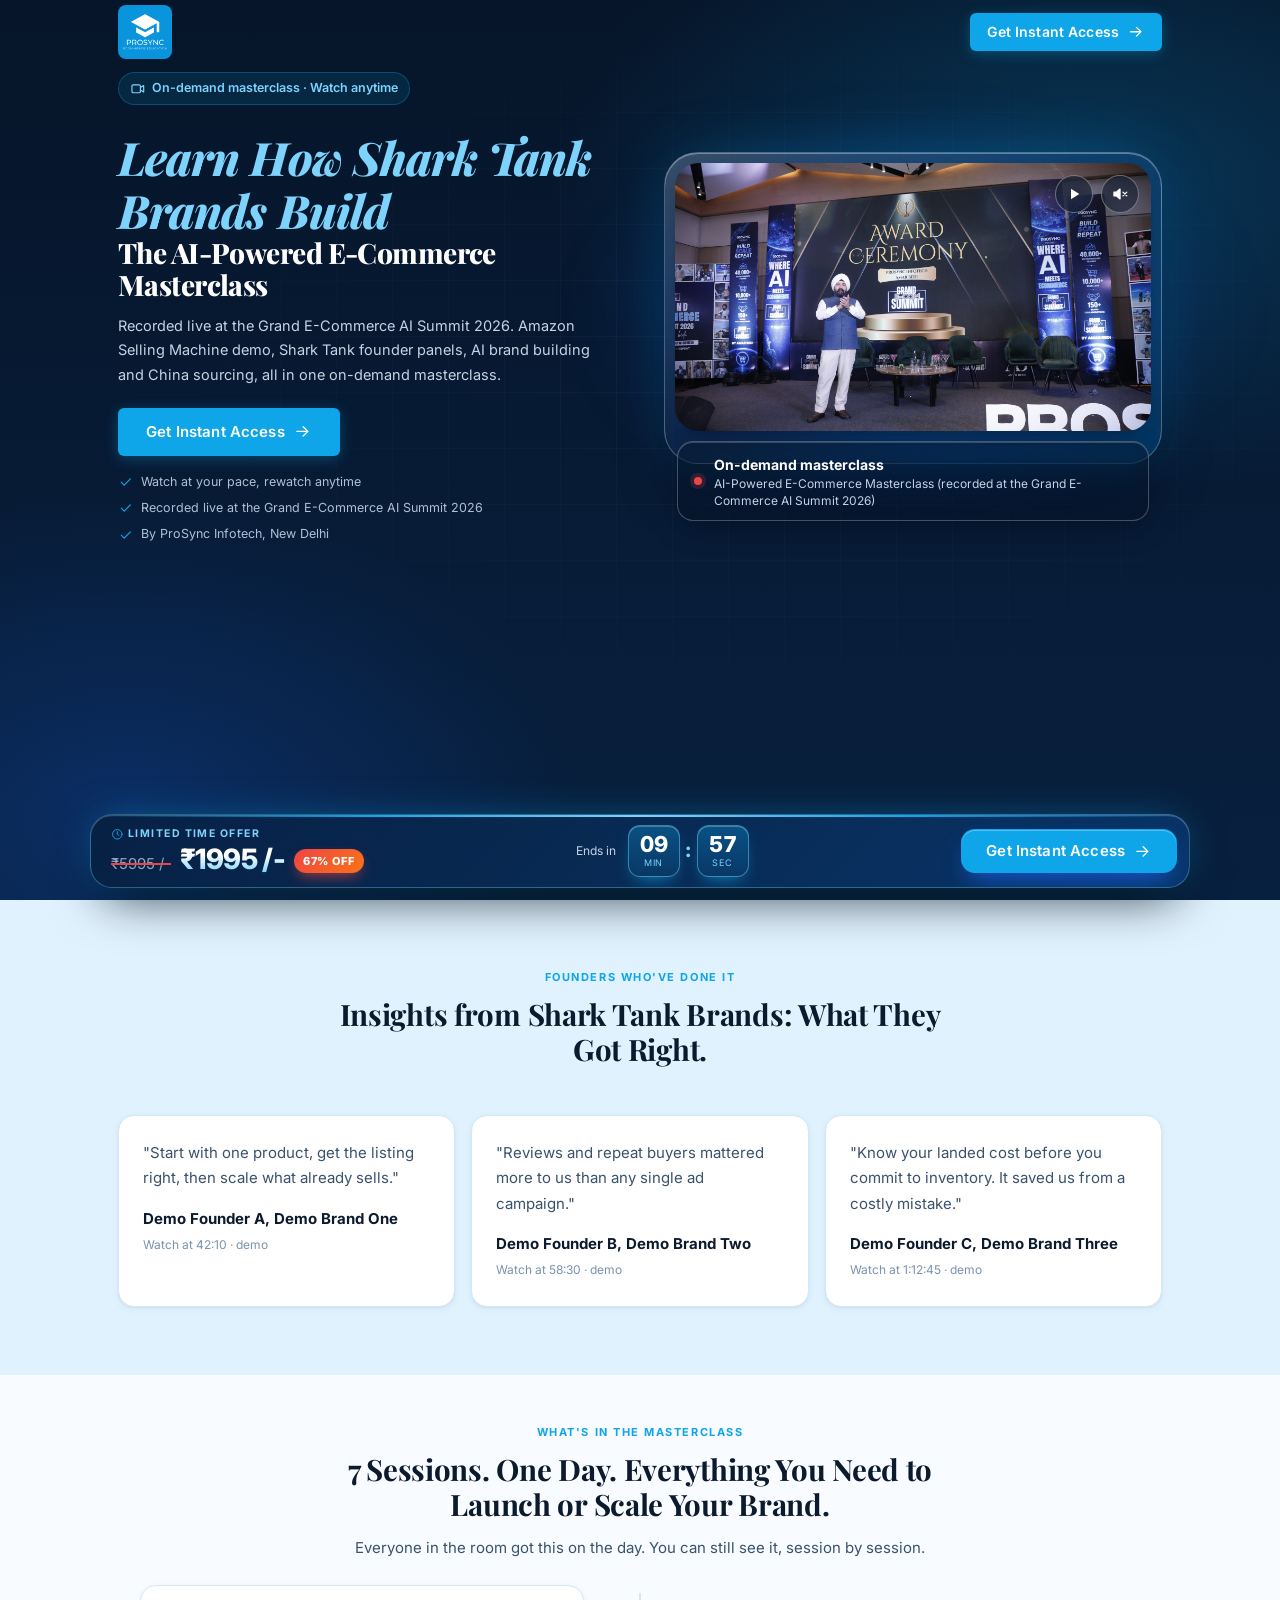
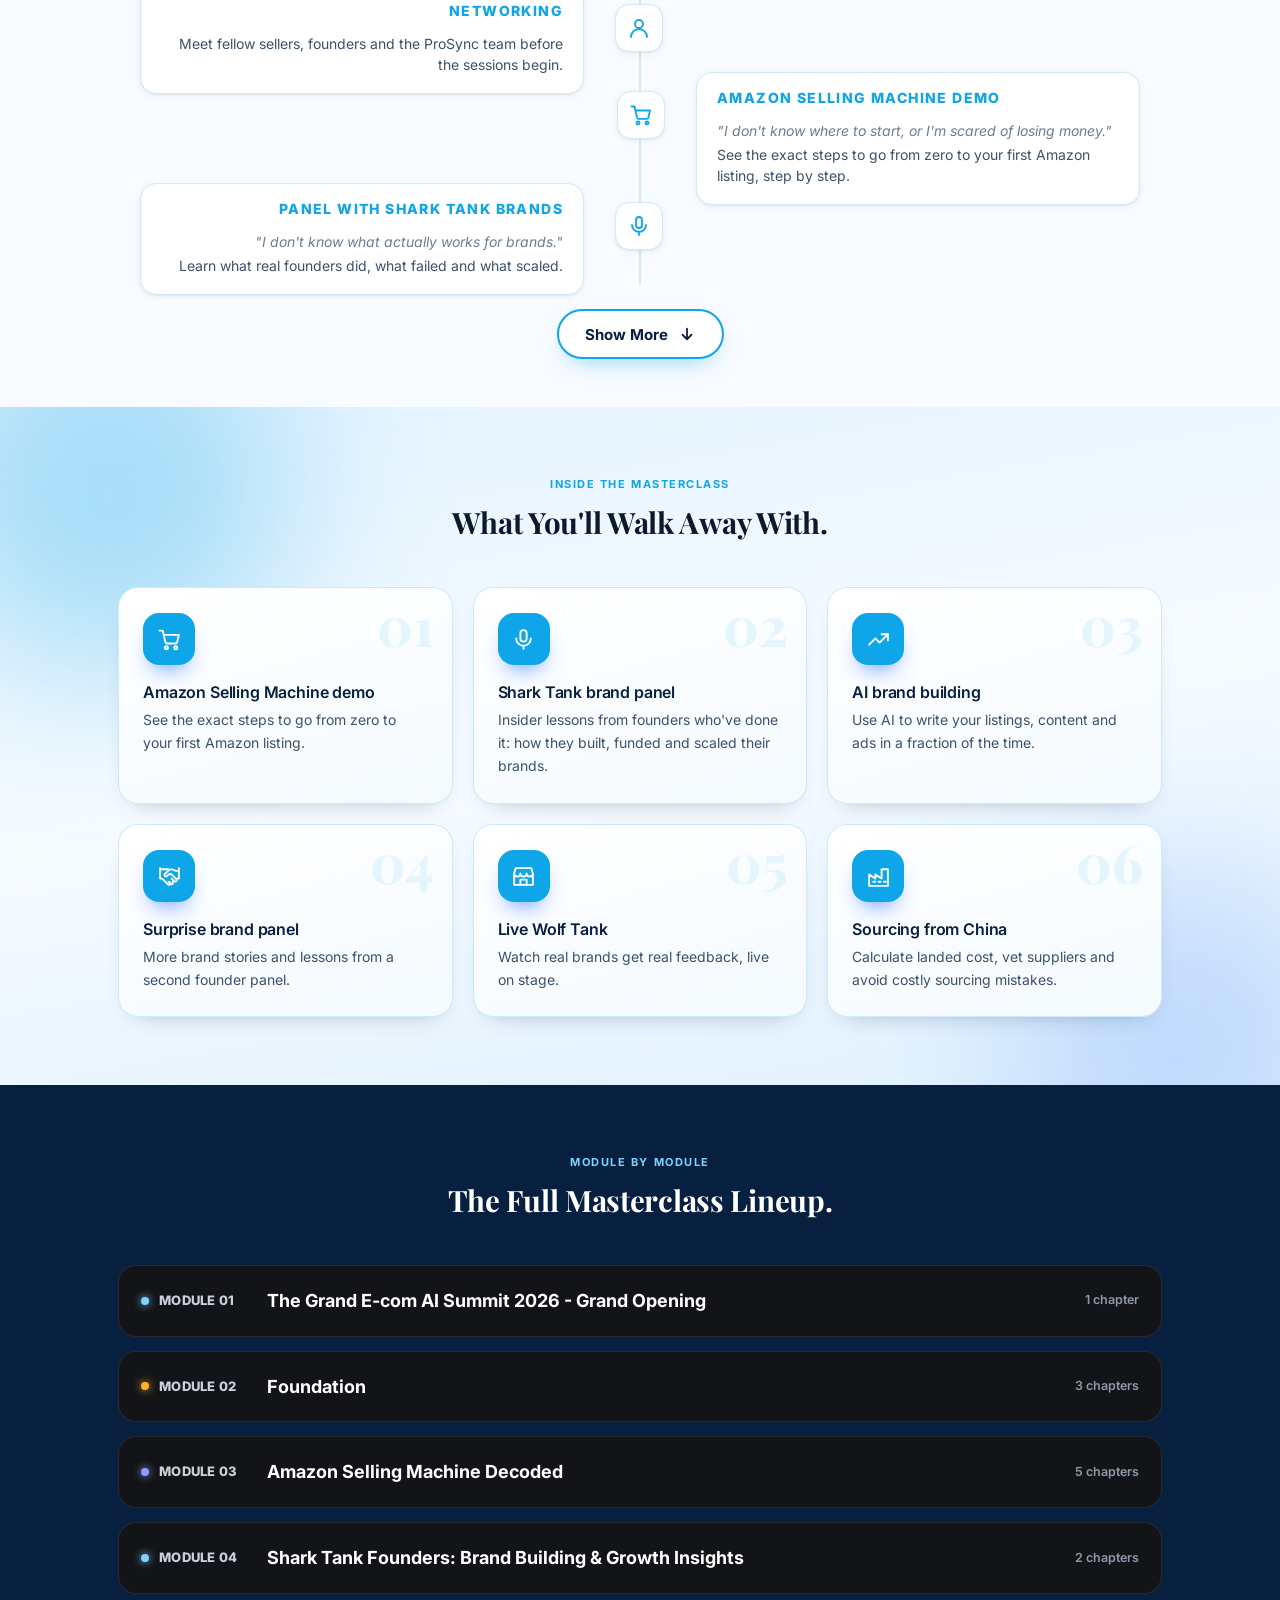
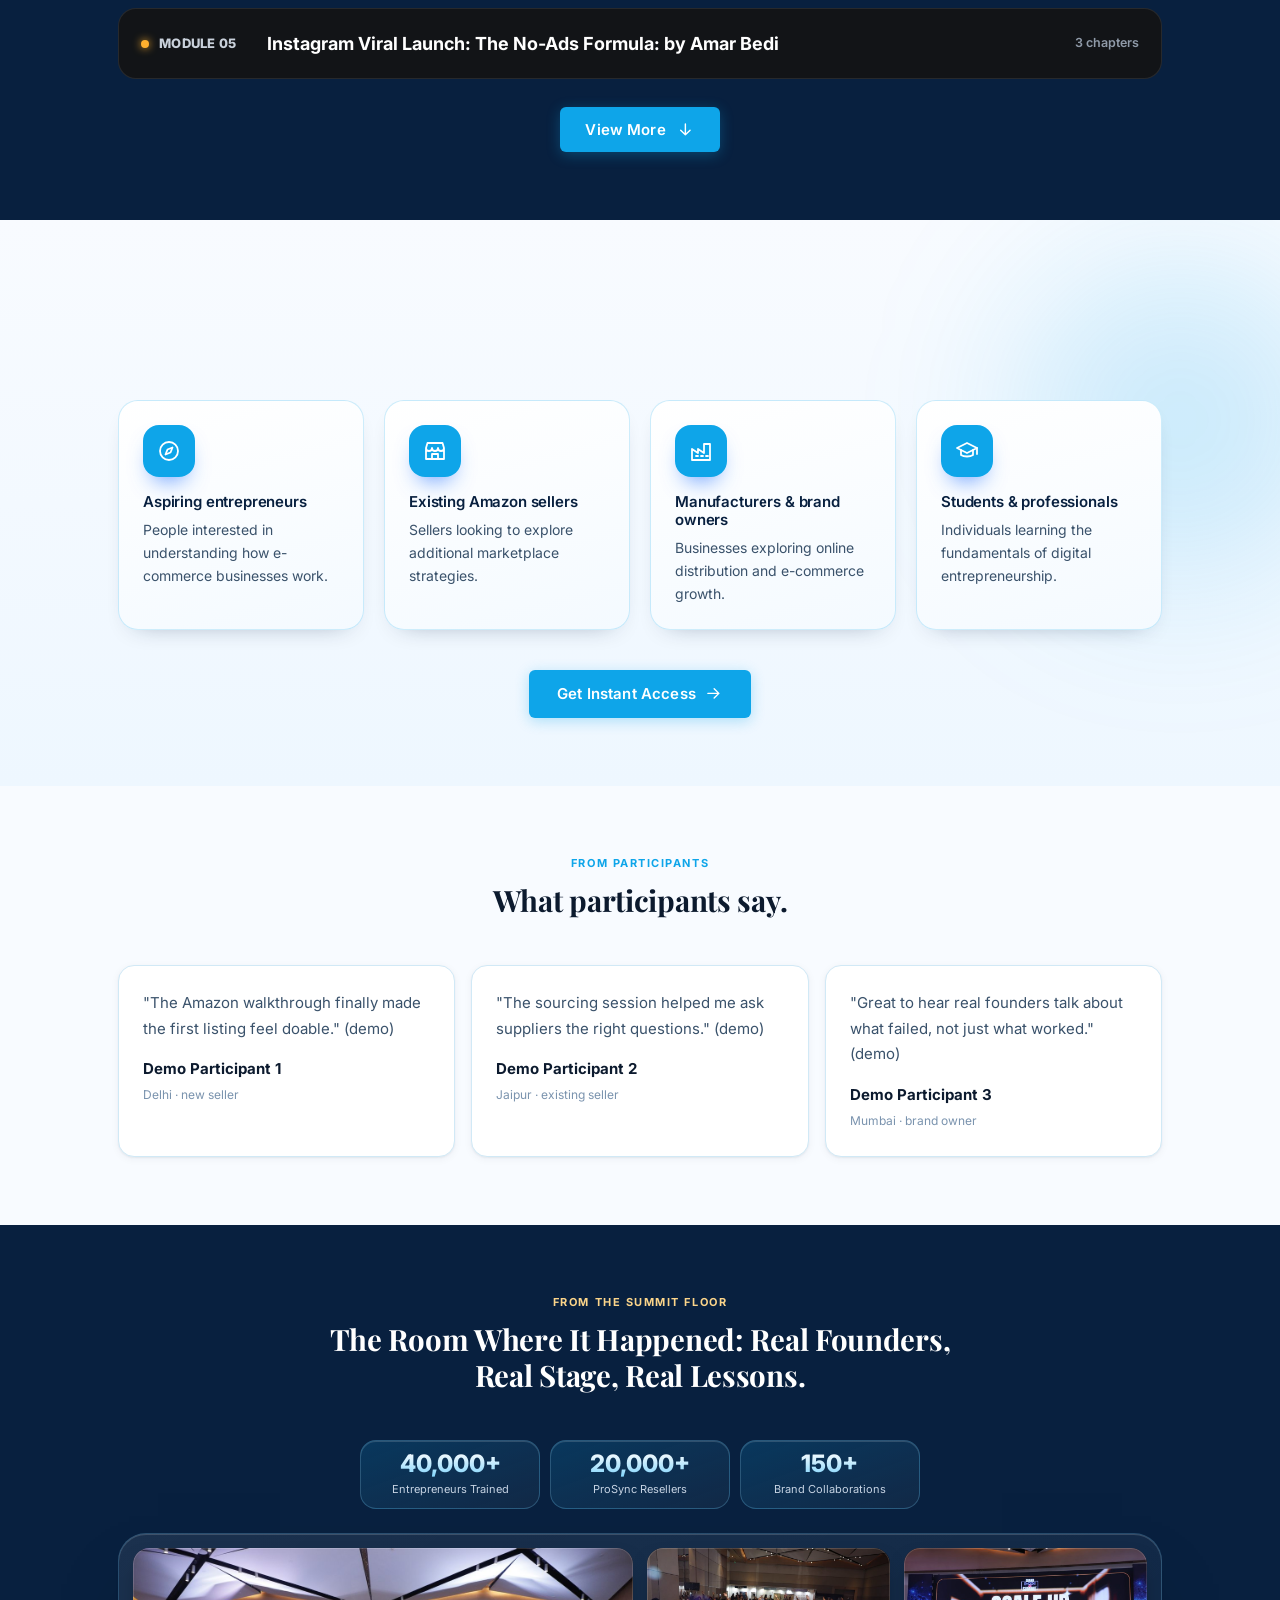
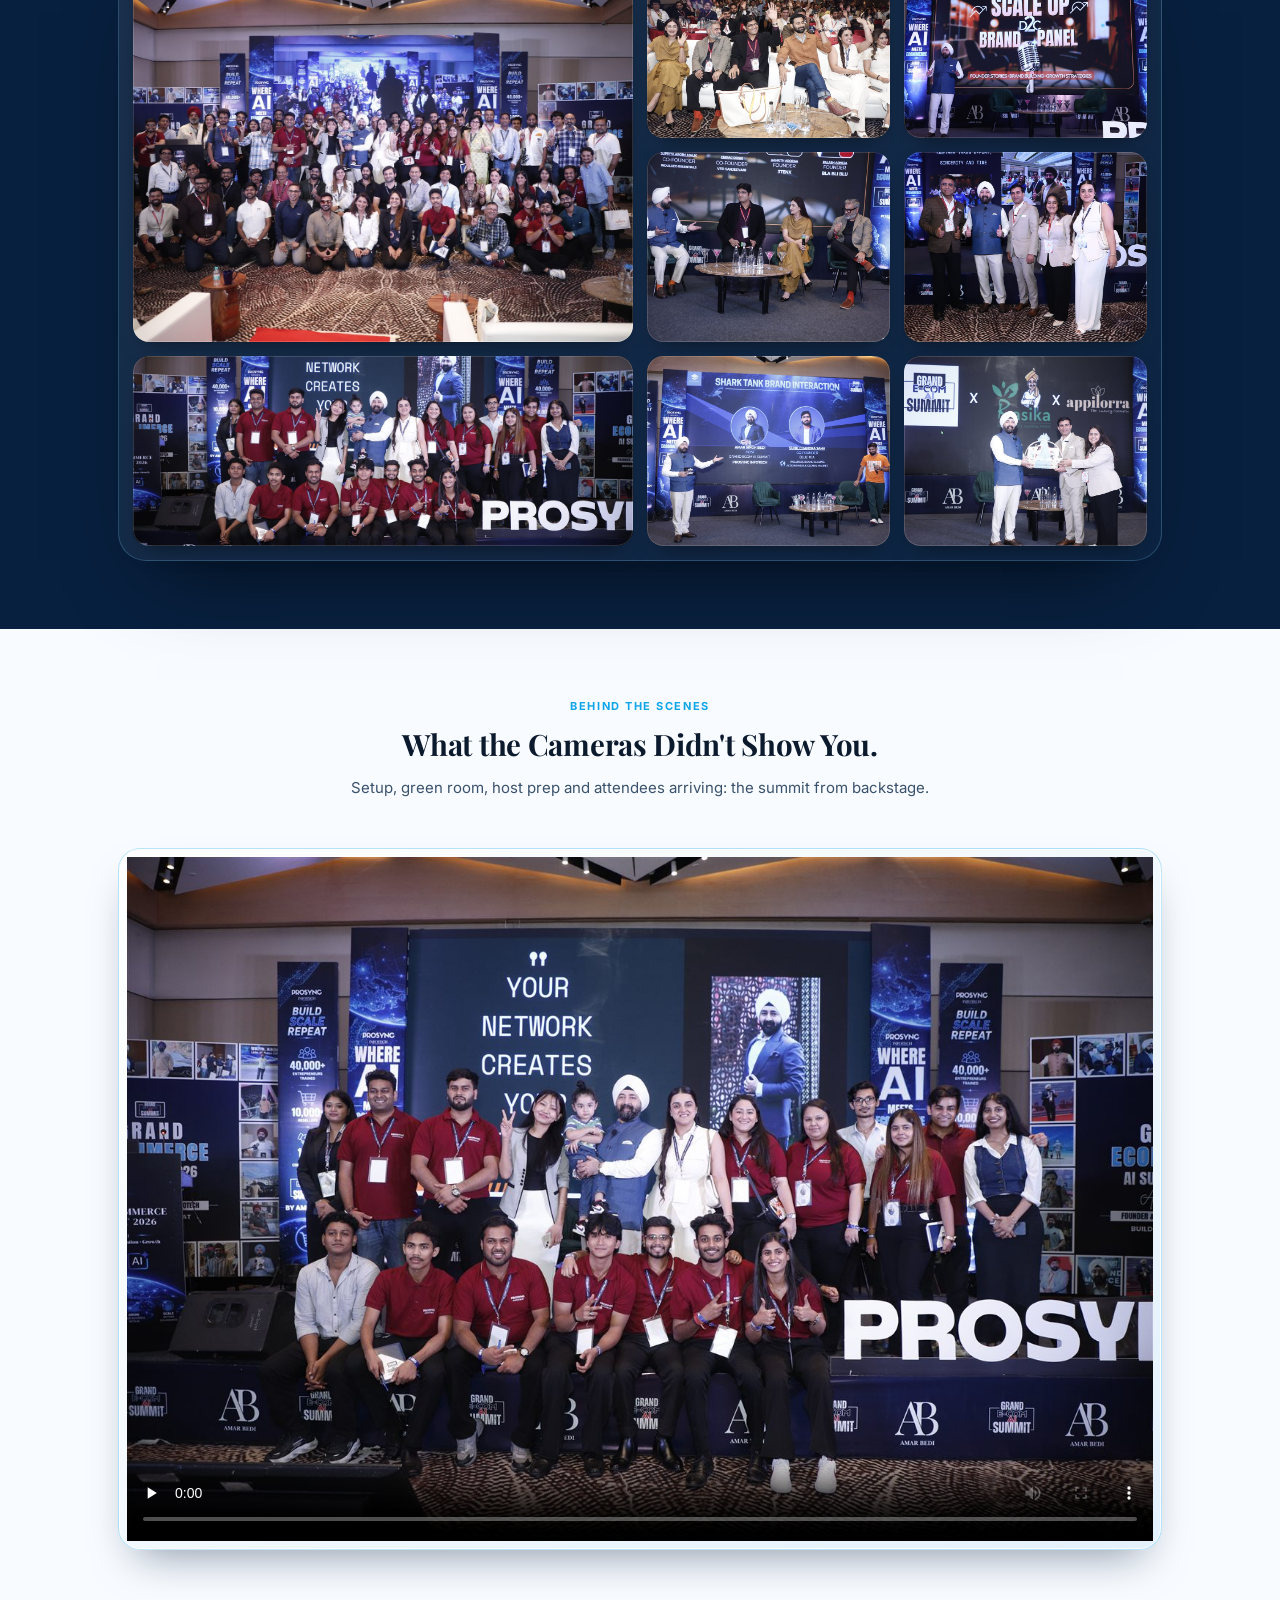
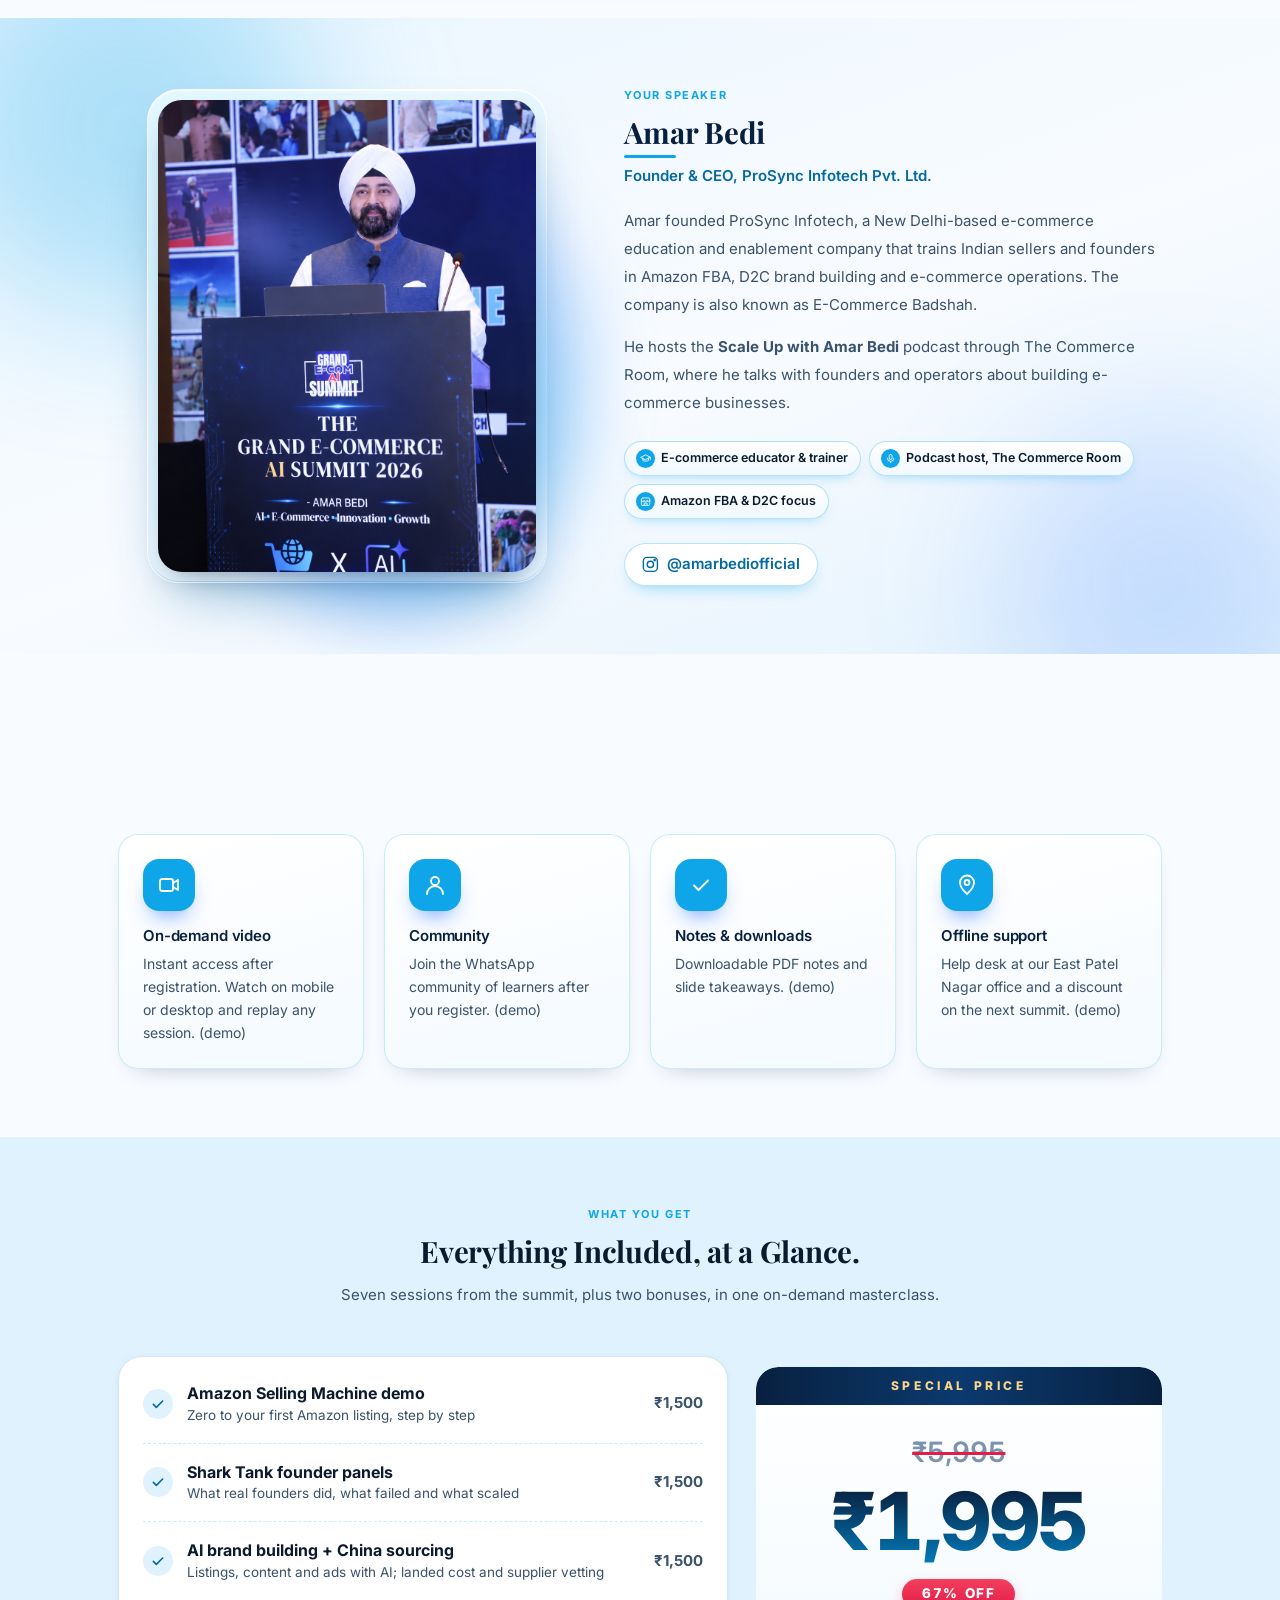
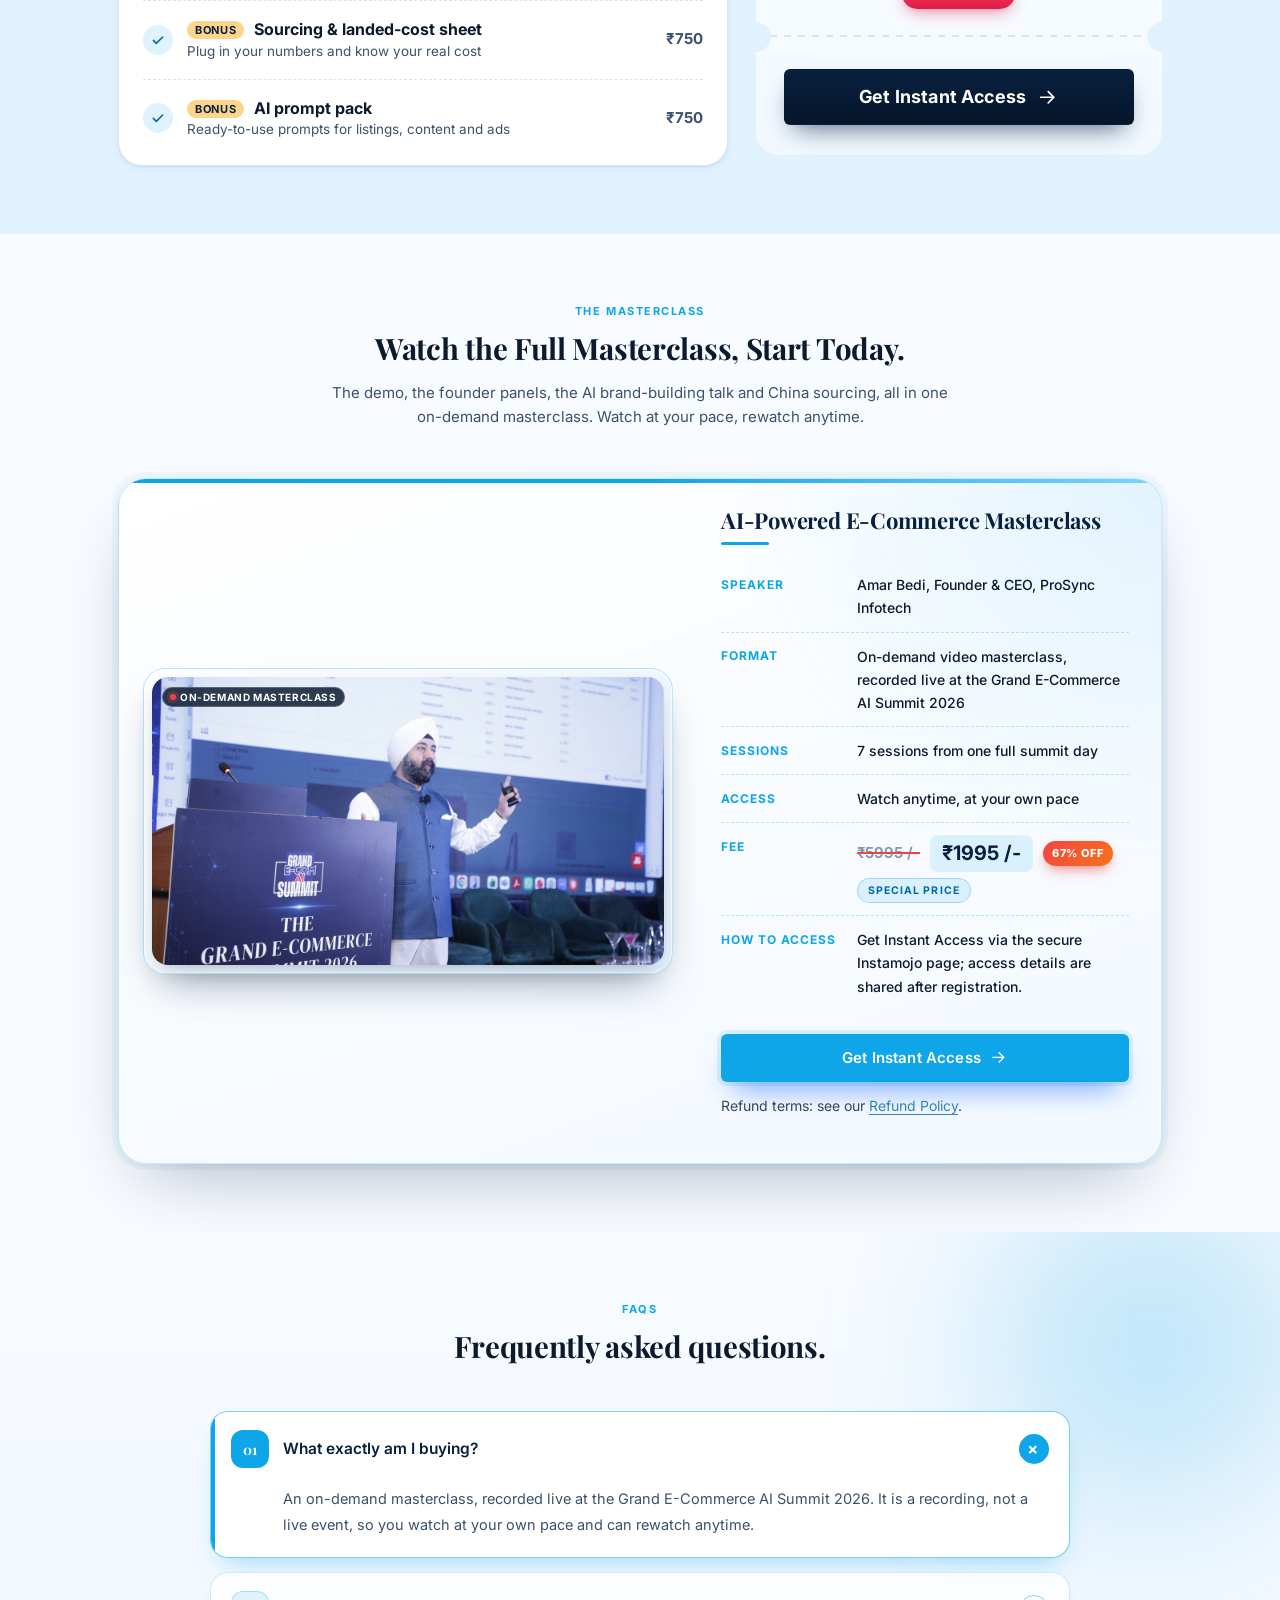
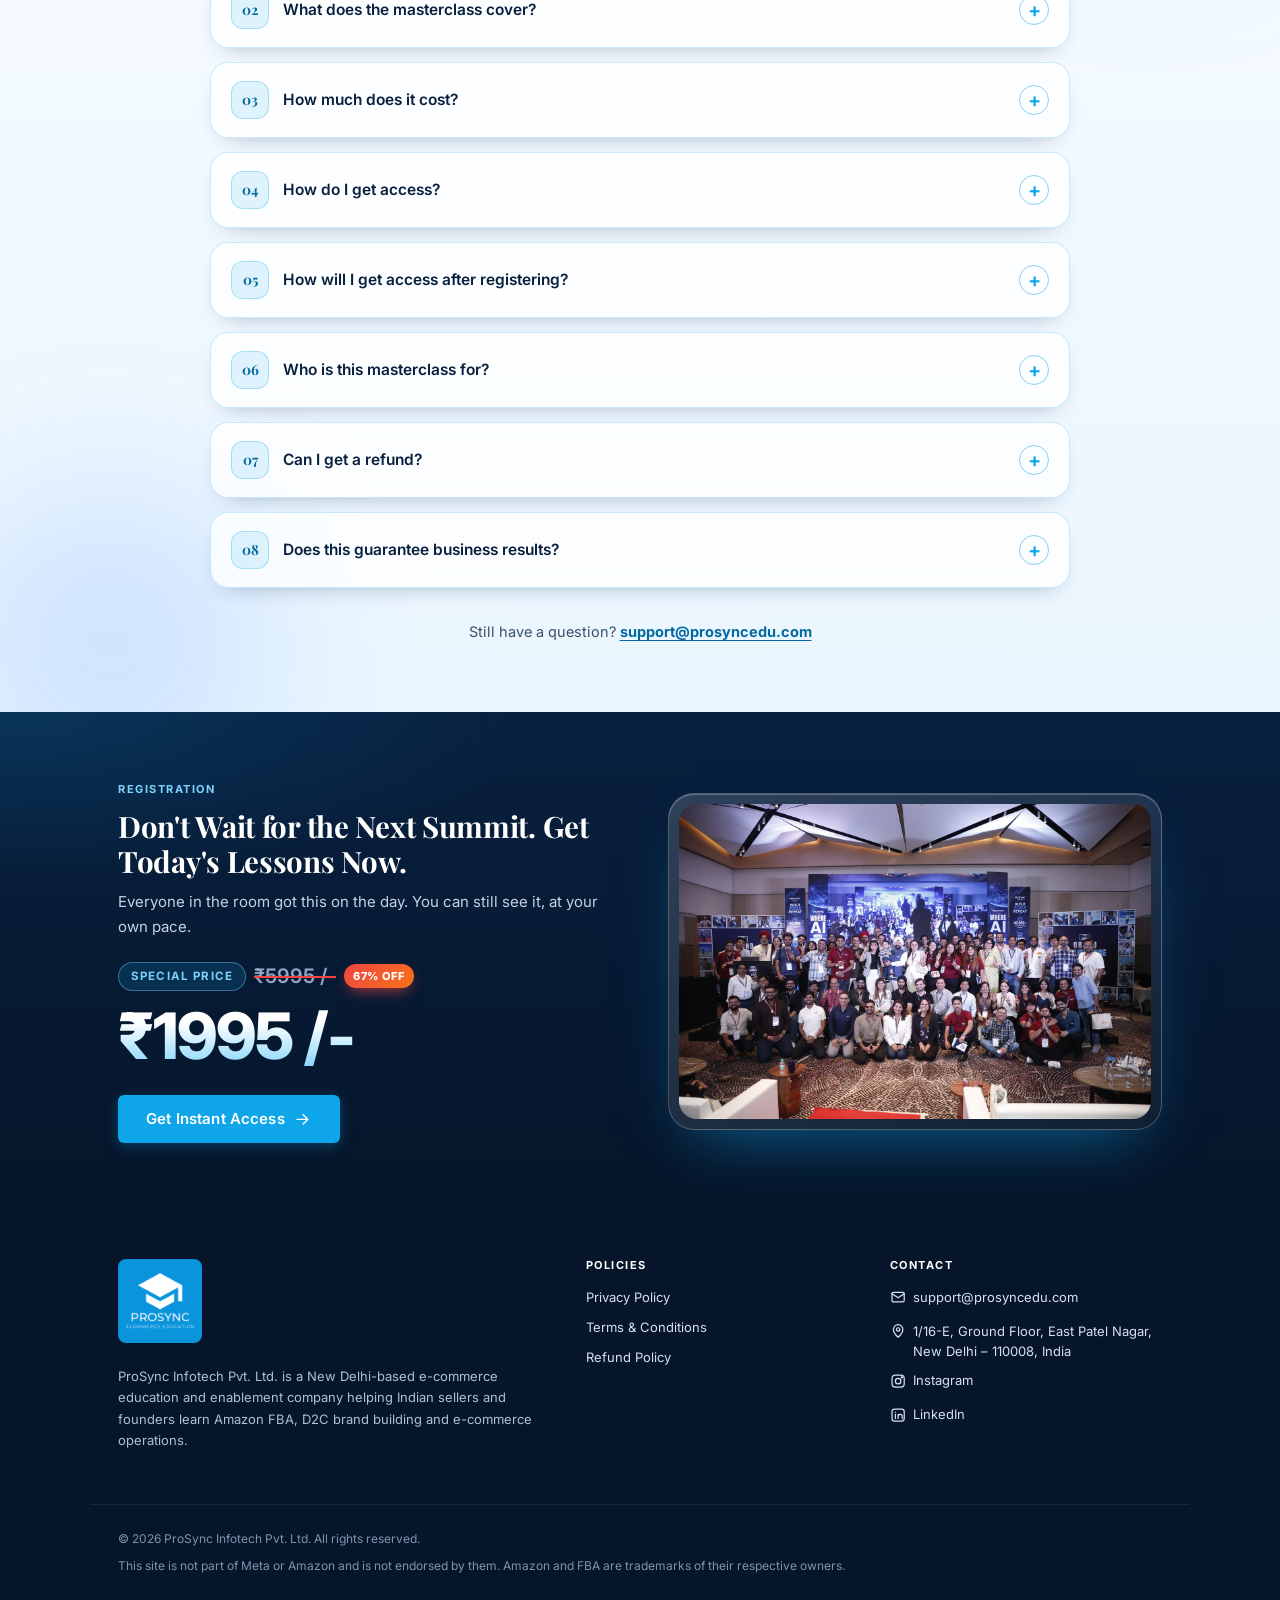
==== index.html @ 49fde022 "Initial commit" ====
<!doctype html>
<html lang="en-IN">
  <head>
    <meta charset="utf-8" />
    <meta
      name="viewport"
      content="width=device-width, initial-scale=1, viewport-fit=cover"
    />
    <title>AI-Powered E-Commerce Masterclass | Shark Tank Brands &amp; Amazon | ProSync</title>
    <meta
      name="description"
      content="On-demand masterclass recorded live at the Grand E-Commerce AI Summit 2026: Amazon Selling Machine demo, Shark Tank founder panels, AI brand building and China sourcing."
    />
    <meta name="theme-color" content="#08203F" />
    <link rel="canonical" href="https://ecommerce-webinar.vercel.app/" />

    <!-- Open Graph -->
    <meta property="og:type" content="website" />
    <meta property="og:site_name" content="ProSync Infotech" />
    <meta property="og:title" content="Learn How Shark Tank Brands Build and Scale on Amazon | ProSync Masterclass" />
    <meta
      property="og:description"
      content="Recorded live at the Grand E-Commerce AI Summit 2026. Amazon Selling Machine demo, Shark Tank founder panels, AI brand building and China sourcing, in one on-demand masterclass."
    />
    <meta property="og:url" content="https://ecommerce-webinar.vercel.app/" />
    <meta
      property="og:image"
      content="https://ecommerce-webinar.vercel.app/assets/images/og-image.jpg"
    />
    <meta property="og:locale" content="en_IN" />
    <!-- Twitter / X -->
    <meta name="twitter:card" content="summary_large_image" />
    <meta name="twitter:title" content="Learn How Shark Tank Brands Build and Scale on Amazon | ProSync Masterclass" />
    <meta
      name="twitter:description"
      content="An on-demand AI-powered e-commerce masterclass, recorded live at the Grand E-Commerce AI Summit 2026."
    />
    <meta
      name="twitter:image"
      content="https://ecommerce-webinar.vercel.app/assets/images/og-image.jpg"
    />

    <link
      rel="icon"
      type="image/png"
      sizes="32x32"
      href="assets/icons/favicon-32.png"
    />
    <link
      rel="icon"
      type="image/png"
      sizes="192x192"
      href="assets/icons/favicon-192.png"
    />
    <link rel="apple-touch-icon" href="assets/icons/apple-touch-icon.png" />

    <!-- Fonts: preconnect + swap to avoid blocking text -->
    <link rel="preconnect" href="https://fonts.googleapis.com" />
    <link rel="preconnect" href="https://fonts.gstatic.com" crossorigin />
    <link
      href="https://fonts.googleapis.com/css2?family=Playfair+Display:ital,wght@0,600;0,700;0,800;1,600;1,700&family=Inter:wght@400;500;600;700&display=swap"
      rel="stylesheet"
    />

    <link rel="stylesheet" href="css/style.css" />
    <link rel="stylesheet" href="css/responsive.css" />

    <!-- Organization structured data — CONFIRM details before publishing -->
    <script type="application/ld+json">
      {
        "@context": "https://schema.org",
        "@type": "Organization",
        "name": "ProSync Infotech Pvt. Ltd.",
        "url": "https://ecommerce-webinar.vercel.app/",
        "logo": "https://ecommerce-webinar.vercel.app/assets/images/prosync-logo.png",
        "address": {
          "@type": "PostalAddress",
          "streetAddress": "1/16-E, Ground Floor, East Patel Nagar",
          "addressLocality": "New Delhi",
          "postalCode": "110008",
          "addressCountry": "IN"
        },
        "founder": { "@type": "Person", "name": "Amar Bedi" },
        "sameAs": [
          "https://www.instagram.com/prosync.solutions/",
          "https://in.linkedin.com/company/prosync-infotech"
        ]
      }
    </script>

    <!-- Config & tracking load first (deferred, non-blocking) -->
    <script src="js/config.js" defer></script>
    <script src="js/tracking.js" defer></script>
  </head>
  <body>
    <a class="skip-link" href="#main">Skip to content</a>

    <!-- Icon sprite (inline so icons render without extra requests) -->
    <svg
      width="0"
      height="0"
      style="position: absolute"
      aria-hidden="true"
      focusable="false"
    >
      <defs>
        <symbol id="i-compass" viewBox="0 0 24 24">
          <circle cx="12" cy="12" r="9" />
          <path d="m15.5 8.5-2 5-5 2 2-5z" />
        </symbol>
        <symbol id="i-cart" viewBox="0 0 24 24">
          <circle cx="9" cy="20" r="1.5" />
          <circle cx="18" cy="20" r="1.5" />
          <path
            d="M2.5 3.5h3l2.6 11.2a1.5 1.5 0 0 0 1.5 1.1h8.2a1.5 1.5 0 0 0 1.5-1.1l1.7-7.2H6.3"
          />
        </symbol>
        <symbol id="i-handshake" viewBox="0 0 24 24">
          <path d="m11 17 2 2a1.4 1.4 0 0 0 2-2" />
          <path
            d="m14 14 2.5 2.5a1.4 1.4 0 0 0 2-2l-3.8-3.8a3 3 0 0 0-4.2 0l-.9.9a1.4 1.4 0 0 1-2-2l2.8-2.8a5.3 5.3 0 0 1 6.3-.9l.5.3a3 3 0 0 0 2 .4H21"
          />
          <path d="M21 4v10h-2M3 4v10h2l5.5 5.5a1.4 1.4 0 0 0 2-2" />
          <path d="M3 5h8" />
        </symbol>
        <symbol id="i-trend" viewBox="0 0 24 24">
          <path d="m3 17 6-6 4 4 8-8" />
          <path d="M15 7h6v6" />
        </symbol>
        <symbol id="i-mic" viewBox="0 0 24 24">
          <rect x="9" y="3" width="6" height="11" rx="3" />
          <path d="M5 11a7 7 0 0 0 14 0M12 18v3" />
        </symbol>
        <symbol id="i-factory" viewBox="0 0 24 24">
          <path d="M3 21V10l6 4v-4l6 4V5h6v16z" />
          <path d="M7 17h2M12 17h2M17 17h2" />
        </symbol>
        <symbol id="i-cap" viewBox="0 0 24 24">
          <path d="m2 9 10-5 10 5-10 5z" />
          <path d="M6 11v5c3 2 9 2 12 0v-5M22 9v6" />
        </symbol>
        <symbol id="i-linkedin" viewBox="0 0 24 24">
          <rect x="3" y="3" width="18" height="18" rx="4" />
          <path d="M8 11v6M8 7.6v.01M12 17v-6m0 3a3 3 0 0 1 6 0v3" />
        </symbol>
        <symbol id="i-clock" viewBox="0 0 24 24">
          <circle cx="12" cy="12" r="9" />
          <path d="M12 7v5l3 2" />
        </symbol>
        <symbol id="i-pin" viewBox="0 0 24 24">
          <path d="M12 21s-7-6.2-7-11.5a7 7 0 0 1 14 0C19 14.8 12 21 12 21z" />
          <circle cx="12" cy="9.5" r="2.5" />
        </symbol>
        <symbol id="i-user" viewBox="0 0 24 24">
          <circle cx="12" cy="8" r="4" />
          <path d="M4 21a8 8 0 0 1 16 0" />
        </symbol>
        <symbol id="i-store" viewBox="0 0 24 24">
          <path
            d="M3 9 4.5 4h15L21 9M3 9v11h18V9M3 9a3 3 0 0 0 6 0 3 3 0 0 0 6 0 3 3 0 0 0 6 0"
          />
          <path d="M9 20v-5h6v5" />
        </symbol>
        <symbol id="i-check" viewBox="0 0 24 24">
          <path d="m5 12.5 4.5 4.5L19 7.5" />
        </symbol>
        <symbol id="i-arrow" viewBox="0 0 24 24">
          <path d="M5 12h14M13 6l6 6-6 6" />
        </symbol>
        <symbol id="i-down" viewBox="0 0 24 24">
          <path d="M12 5v14M6 13l6 6 6-6" />
        </symbol>
        <symbol id="i-rec" viewBox="0 0 24 24">
          <rect x="3" y="6" width="13" height="12" rx="2" />
          <path d="m16 10 5-3v10l-5-3" />
        </symbol>
        <symbol id="i-insta" viewBox="0 0 24 24">
          <rect x="3" y="3" width="18" height="18" rx="5" />
          <circle cx="12" cy="12" r="4" />
          <circle cx="17.5" cy="6.5" r=".8" fill="currentColor" />
        </symbol>
        <symbol id="i-mail" viewBox="0 0 24 24">
          <rect x="3" y="5" width="18" height="14" rx="2" />
          <path d="m3 7 9 6 9-6" />
        </symbol>
      </defs>
    </svg>

    <!-- ================= HEADER ================= -->
    <header class="site-header">
      <div class="container header__inner">
        <a class="brand" href="#hero" aria-label="ProSync Infotech — home">
          <img
            class="brand__logo"
            src="assets/images/prosync-logo.png"
            width="64"
            height="64"
            alt="ProSync Ecommerce Education"
          />
        </a>
        <button
          class="nav-toggle"
          type="button"
          aria-expanded="false"
          aria-controls="site-nav"
        >
          <span class="sr-only">Menu</span><span class="nav-toggle__bar"></span>
        </button>
        <nav id="site-nav" class="site-nav" aria-label="Main">
          <a
            class="btn btn--primary btn--sm"
            href="https://www.instamojo.com/@ProSync/le7be2aeb01034f25a040112269ba4710/"
            target="_blank"
            rel="noopener"
            >Get Instant Access <svg class="ic"><use href="#i-arrow" /></svg
          ></a>
        </nav>
      </div>
    </header>

    <main id="main">
      <!-- ================= 1. HERO ================= -->
      <section id="hero" class="hero" aria-labelledby="hero-title">
        <div class="hero__bg" aria-hidden="true"></div>
        <div class="container hero__grid">
          <div class="hero__copy">
            <p class="pill pill--dark">
              <svg class="ic"><use href="#i-rec" /></svg> On-demand
              masterclass · Watch anytime
            </p>
            <h1 id="hero-title" class="hero__title hero__title--first">
              <span>Learn How Shark Tank Brands Build</span>
            </h1>
            <h2 class="hero__title hero__title--second">
              The AI-Powered E-Commerce Masterclass
            </h2>
            <p class="hero__sub">
              Recorded live at the Grand E-Commerce AI Summit 2026. Amazon
              Selling Machine demo, Shark Tank founder panels, AI brand building
              and China sourcing, all in one on-demand masterclass.
            </p>
            <div class="hero__actions">
              <a
                class="btn btn--primary btn--lg"
                href="https://www.instamojo.com/@ProSync/le7be2aeb01034f25a040112269ba4710/"
                target="_blank"
                rel="noopener"
                >Get Instant Access <svg class="ic"><use href="#i-arrow" /></svg
              ></a>
            </div>
            <ul class="hero__facts" aria-label="At a glance">
              <li>
                <svg class="ic"><use href="#i-check" /></svg> Watch at your
                pace, rewatch anytime
              </li>
              <li>
                <svg class="ic"><use href="#i-check" /></svg> Recorded live at
                the Grand E-Commerce AI Summit 2026
              </li>
              <li>
                <svg class="ic"><use href="#i-check" /></svg> By ProSync
                Infotech, New Delhi
              </li>
            </ul>
          </div>

          <figure class="hero__media">
            <!-- Teaser: starts 1s after load (see js/main.js), looped, with sound where the browser allows it -->
            <video
              id="hero-video"
              class="hero__video"
              src="assets/videos/Event%20teaser%20With%20Music,Voiceover%20and%20SFX%20(1).mp4"
              poster="assets/images/MG_2280-full.jpg"
              width="1920"
              height="1080"
              loop
              playsinline
              preload="auto"
              aria-label="Grand E-Commerce AI Summit teaser video"
            ></video>
            <button type="button" class="vc-prompt" data-video-prompt hidden>
              <svg
                viewBox="0 0 24 24"
                aria-hidden="true"
                fill="none"
                stroke="currentColor"
                stroke-width="1.8"
                stroke-linecap="round"
                stroke-linejoin="round"
              >
                <path
                  d="M4 9.5v5h3.5L12 18.5v-13L7.5 9.5z"
                  fill="currentColor"
                />
                <path d="M15.5 9a4 4 0 0 1 0 6M18 6.5a8 8 0 0 1 0 11" />
              </svg>
              Tap or click to turn on sound
            </button>
            <div class="hero__controls">
              <button
                type="button"
                class="vc-btn"
                data-video-toggle
                aria-label="Pause video"
              >
                <svg class="vc-pause" viewBox="0 0 24 24" aria-hidden="true">
                  <path
                    d="M7 5h3.5v14H7zM13.5 5H17v14h-3.5z"
                    fill="currentColor"
                  />
                </svg>
                <svg class="vc-play" viewBox="0 0 24 24" aria-hidden="true">
                  <path d="M8 5v14l11-7z" fill="currentColor" />
                </svg>
              </button>
              <button
                type="button"
                class="vc-btn"
                data-video-mute
                aria-label="Mute video"
              >
                <svg
                  class="vc-sound"
                  viewBox="0 0 24 24"
                  aria-hidden="true"
                  fill="none"
                  stroke="currentColor"
                  stroke-width="1.8"
                  stroke-linecap="round"
                  stroke-linejoin="round"
                >
                  <path
                    d="M4 9.5v5h3.5L12 18.5v-13L7.5 9.5z"
                    fill="currentColor"
                  />
                  <path d="M15.5 9a4 4 0 0 1 0 6M18 6.5a8 8 0 0 1 0 11" />
                </svg>
                <svg
                  class="vc-muted"
                  viewBox="0 0 24 24"
                  aria-hidden="true"
                  fill="none"
                  stroke="currentColor"
                  stroke-width="1.8"
                  stroke-linecap="round"
                  stroke-linejoin="round"
                >
                  <path
                    d="M4 9.5v5h3.5L12 18.5v-13L7.5 9.5z"
                    fill="currentColor"
                  />
                  <path d="m16 9.5 5 5M21 9.5l-5 5" />
                </svg>
              </button>
            </div>
            <figcaption class="hero__badge">
              <span class="dot" aria-hidden="true"></span>
              <span
                ><strong>On-demand masterclass</strong
                ><small data-config="webinar.title"
                  >Recorded live at the Grand E-Commerce AI Summit 2026</small
                ></span
              >
            </figcaption>
          </figure>
        </div>
        <a class="scroll-cue" href="#agenda" aria-label="Scroll to the agenda"
          ><svg class="ic"><use href="#i-down" /></svg
        ></a>
      </section>

      <!-- ================= SHARK TANK BRAND INSIGHTS (hidden until filled; SITE_CONFIG.sections.sharkTank) ================= -->
      <!-- Only use a brand's name, logo and face with their written permission. Avoid wording that implies they endorse the program. -->
      <section id="sharktank" class="section section--light" aria-labelledby="sharktank-title" data-section="sharkTank" hidden>
        <div class="container">
          <header class="section-head" data-reveal>
            <p class="eyebrow">Founders who've done it</p>
            <h2 id="sharktank-title">Insights from Shark Tank Brands: What They Got Right.</h2>
          </header>
          <div class="grid-3">
            <figure class="quote-card" data-reveal>
              <blockquote>"Start with one product, get the listing right, then scale what already sells."</blockquote>
              <figcaption><strong>Demo Founder A, Demo Brand One</strong><span>Watch at 42:10 · demo</span></figcaption>
            </figure>
            <figure class="quote-card" data-reveal>
              <blockquote>"Reviews and repeat buyers mattered more to us than any single ad campaign."</blockquote>
              <figcaption><strong>Demo Founder B, Demo Brand Two</strong><span>Watch at 58:30 · demo</span></figcaption>
            </figure>
            <figure class="quote-card" data-reveal>
              <blockquote>"Know your landed cost before you commit to inventory. It saved us from a costly mistake."</blockquote>
              <figcaption><strong>Demo Founder C, Demo Brand Three</strong><span>Watch at 1:12:45 · demo</span></figcaption>
            </figure>
          </div>
        </div>
      </section>

      <!-- ================= 2. SUMMIT AGENDA ================= -->
      <section id="agenda" class="section" aria-labelledby="agenda-title">
        <div class="container">
          <header class="section-head" data-reveal>
            <p class="eyebrow">What's in the masterclass</p>
            <h2 id="agenda-title">
              7 Sessions. One Day. Everything You Need to Launch or Scale Your
              Brand.
            </h2>
            <p>
              Everyone in the room got this on the day. You can still see it,
              session by session.
            </p>
          </header>

          <div class="timeline">
            <span class="timeline__line" aria-hidden="true"
              ><span class="timeline__fill"></span
            ></span>
            <ol class="timeline__list">
              <li class="tl-item" data-reveal>
                <div class="tl-card">
                  <div class="tl-visual">
                    <svg class="ic"><use href="#i-user" /></svg>
                  </div>
                  <!-- <span class="tl-num">09:00 AM</span> -->

                  <h3><span class="tl-num">Networking</span></h3>
                  <p>
                    Meet fellow sellers, founders and the ProSync team before
                    the sessions begin.
                  </p>
                </div>
              </li>
              <li class="tl-item" data-reveal>
                <div class="tl-card">
                  <div class="tl-visual">
                    <svg class="ic"><use href="#i-cart" /></svg>
                  </div>
                  <!-- <span class="tl-num">10:00 AM</span> -->
                  <h3>
                    <span class="tl-num">Amazon Selling Machine Demo</span>
                  </h3>
                  <p class="tl-pain">
                    "I don't know where to start, or I'm scared of losing
                    money."
                  </p>
                  <p>
                    See the exact steps to go from zero to your first Amazon
                    listing, step by step.
                  </p>
                </div>
              </li>
              <li class="tl-item" data-reveal>
                <div class="tl-card">
                  <div class="tl-visual">
                    <svg class="ic"><use href="#i-mic" /></svg>
                  </div>
                  <!-- <span class="tl-num">11:30 AM</span> -->
                  <h3>
                    <span class="tl-num">Panel with Shark Tank Brands</span>
                  </h3>
                  <p class="tl-pain">
                    "I don't know what actually works for brands."
                  </p>
                  <p>
                    Learn what real founders did, what failed and what scaled.
                  </p>
                </div>
              </li>
              <li class="tl-item" data-reveal>
                <div class="tl-card">
                  <div class="tl-visual">
                    <svg class="ic"><use href="#i-trend" /></svg>
                  </div>
                  <!-- <span class="tl-num">12:30 PM</span> -->
                  <h3><span class="tl-num">AI Brand Building</span></h3>
                  <p class="tl-pain">
                    "Competitors are moving faster than me."
                  </p>
                  <p>
                    Use AI to write your listings, content and ads in a
                    fraction of the time.
                  </p>
                </div>
              </li>
              <li class="tl-item" data-reveal>
                <div class="tl-card">
                  <div class="tl-visual">
                    <svg class="ic"><use href="#i-handshake" /></svg>
                  </div>
                  <h3><span class="tl-num">Surprise Brand Panel</span></h3>
                  <p class="tl-pain">
                    "I want more real stories before I start."
                  </p>
                  <p>
                    More brand stories and lessons from a second founder panel.
                  </p>
                </div>
              </li>
              <li class="tl-item" data-reveal>
                <div class="tl-card">
                  <div class="tl-visual">
                    <svg class="ic"><use href="#i-handshake" /></svg>
                  </div>
                  <!-- <span class="tl-num">04:00 PM</span> -->
                  <h3><span class="tl-num">Live Wolf Tank</span></h3>
                  <p class="tl-pain">
                    "I don't know how a brand idea gets judged."
                  </p>
                  <p>Watch real brands get real feedback live.</p>
                </div>
              </li>
              <li class="tl-item" data-reveal>
                <div class="tl-card">
                  <div class="tl-visual">
                    <svg class="ic"><use href="#i-check" /></svg>
                  </div>
                  <!-- <span class="tl-num">05:00 PM</span> -->
                  <h3><span class="tl-num">Sourcing From China</span></h3>
                  <p class="tl-pain">
                    "I'm afraid of bad suppliers and hidden costs."
                  </p>
                  <p>
                    Calculate landed cost and avoid sourcing mistakes: types of
                    suppliers, finding &amp; vetting them, quality control and
                    risk management.
                  </p>
                </div>
              </li>
            </ol>
          </div>
        </div>
      </section>

      <!-- ================= 6. WHAT YOU'LL EXPLORE ================= -->
      <!-- CONFIRM each topic against the actual recording before publishing; remove any it doesn't cover. -->
      <section
        id="learn"
        class="section section--light"
        aria-labelledby="learn-title"
      >
        <div class="container">
          <header class="section-head" data-reveal>
            <p class="eyebrow">Inside the masterclass</p>
            <h2 id="learn-title">What You'll Walk Away With.</h2>
          </header>
          <div class="grid-learn">
            <article class="learn-card" data-reveal>
              <span class="learn-ic"
                ><svg class="ic"><use href="#i-cart" /></svg
              ></span>
              <h3>Amazon Selling Machine demo</h3>
              <p>
                See the exact steps to go from zero to your first Amazon
                listing.
              </p>
            </article>
            <article class="learn-card" data-reveal>
              <span class="learn-ic"
                ><svg class="ic"><use href="#i-mic" /></svg
              ></span>
              <h3>Shark Tank brand panel</h3>
              <p>
                Insider lessons from founders who've done it: how they built,
                funded and scaled their brands.
              </p>
            </article>
            <article class="learn-card" data-reveal>
              <span class="learn-ic"
                ><svg class="ic"><use href="#i-trend" /></svg
              ></span>
              <h3>AI brand building</h3>
              <p>
                Use AI to write your listings, content and ads in a fraction of
                the time.
              </p>
            </article>
            <article class="learn-card" data-reveal>
              <span class="learn-ic"
                ><svg class="ic"><use href="#i-handshake" /></svg
              ></span>
              <h3>Surprise brand panel</h3>
              <p>More brand stories and lessons from a second founder panel.</p>
            </article>
            <article class="learn-card" data-reveal>
              <span class="learn-ic"
                ><svg class="ic"><use href="#i-store" /></svg
              ></span>
              <h3>Live Wolf Tank</h3>
              <p>Watch real brands get real feedback, live on stage.</p>
            </article>
            <article class="learn-card" data-reveal>
              <span class="learn-ic"
                ><svg class="ic"><use href="#i-factory" /></svg
              ></span>
              <h3>Sourcing from China</h3>
              <p>
                Calculate landed cost, vet suppliers and avoid costly sourcing
                mistakes.
              </p>
            </article>
          </div>
        </div>
      </section>

      <!-- ================= SESSION LINEUP ================= -->
      <!-- Left chip shows the session number. To show real times instead, replace e.g. "Session 1" with "09:00 AM". -->
      <section
        id="lineup"
        class="section section--dark"
        aria-labelledby="lineup-title"
      >
        <div class="container">
          <header class="section-head section-head--dark" data-reveal>
            <p class="eyebrow eyebrow--cyan">Module by module</p>
            <h2 id="lineup-title">The Full Masterclass Lineup.</h2>
          </header>
          <ol class="lineup">
            <li class="lineup__row" data-reveal>
              <span class="lineup__time">Module 01</span>
              <span class="lineup__title">The Grand E-com AI Summit 2026 - Grand Opening</span>
              <span class="lineup__meta">1 chapter</span>
            </li>
            <li class="lineup__row" data-reveal>
              <span class="lineup__time">Module 02</span>
              <span class="lineup__title">Foundation</span>
              <span class="lineup__meta">3 chapters</span>
            </li>
            <li class="lineup__row" data-reveal>
              <span class="lineup__time">Module 03</span>
              <span class="lineup__title">Amazon Selling Machine Decoded</span>
              <span class="lineup__meta">5 chapters</span>
            </li>
            <li class="lineup__row" data-reveal>
              <span class="lineup__time">Module 04</span>
              <span class="lineup__title">Shark Tank Founders: Brand Building &amp; Growth Insights</span>
              <span class="lineup__meta">2 chapters</span>
            </li>
            <li class="lineup__row" data-reveal>
              <span class="lineup__time">Module 05</span>
              <span class="lineup__title">Instagram Viral Launch: The No-Ads Formula: by Amar Bedi</span>
              <span class="lineup__meta">3 chapters</span>
            </li>
          </ol>
          <div class="lineup-more" id="lineup-more">
            <div class="lineup-more__inner">
              <ol class="lineup lineup--more" start="6">
                <li class="lineup__row">
                  <span class="lineup__time">Module 06</span>
                  <span class="lineup__title">The Invisible Product Funnel: Beyond One-Time Sales</span>
                  <span class="lineup__meta">2 chapters</span>
                </li>
                <li class="lineup__row">
                  <span class="lineup__time">Module 07</span>
                  <span class="lineup__title">MarketBaaz Brand Forge - AI-Powered Brand Building</span>
                  <span class="lineup__meta">2 chapters</span>
                </li>
                <li class="lineup__row">
                  <span class="lineup__time">Module 08</span>
                  <span class="lineup__title">China Sourcing with Amar Bedi</span>
                  <span class="lineup__meta">1 chapter</span>
                </li>
                <li class="lineup__row">
                  <span class="lineup__time">Module 09</span>
                  <span class="lineup__title">Scale Up Podcast - D2C Panel: Inside the Minds of Brand Founders</span>
                  <span class="lineup__meta">1 chapter</span>
                </li>
                <li class="lineup__row">
                  <span class="lineup__time">Module 10</span>
                  <span class="lineup__title">The Success Spotlight: Stories &amp; Recognition</span>
                  <span class="lineup__meta">4 chapters</span>
                </li>
                <li class="lineup__row">
                  <span class="lineup__time">Module 11</span>
                  <span class="lineup__title">Wrap-Up</span>
                  <span class="lineup__meta">1 chapter</span>
                </li>
              </ol>
            </div>
          </div>
          <div class="lineup-cta" data-reveal>
            <button
              type="button"
              class="btn btn--primary lineup-toggle"
              id="lineup-toggle"
              aria-expanded="false"
              aria-controls="lineup-more"
            >
              <span class="lineup-toggle__label">View More</span>
              <svg class="ic lineup-toggle__ic"><use href="#i-arrow" /></svg>
            </button>
          </div>
        </div>
      </section>

      <!-- ================= 7. WHO SHOULD WATCH ================= -->
      <section id="audience" class="section" aria-labelledby="audience-title">
        <div class="container">
          <header class="section-head" data-reveal>
            <p class="eyebrow">Who it's for</p>
            <h2 id="audience-title">This Masterclass Is for You If…</h2>
          </header>
          <div class="grid-4">
            <article class="aud-card" data-reveal>
              <svg class="ic"><use href="#i-compass" /></svg>
              <h3>Aspiring entrepreneurs</h3>
              <p>
                People interested in understanding how e-commerce businesses
                work.
              </p>
            </article>
            <article class="aud-card" data-reveal>
              <svg class="ic"><use href="#i-store" /></svg>
              <h3>Existing Amazon sellers</h3>
              <p>
                Sellers looking to explore additional marketplace strategies.
              </p>
            </article>
            <article class="aud-card" data-reveal>
              <svg class="ic"><use href="#i-factory" /></svg>
              <h3>Manufacturers &amp; brand owners</h3>
              <p>
                Businesses exploring online distribution and e-commerce growth.
              </p>
            </article>
            <article class="aud-card" data-reveal>
              <svg class="ic"><use href="#i-cap" /></svg>
              <h3>Students &amp; professionals</h3>
              <p>
                Individuals learning the fundamentals of digital
                entrepreneurship.
              </p>
            </article>
          </div>
          <div class="center-cta" data-reveal>
            <a
              class="btn btn--primary btn--lg"
              href="https://www.instamojo.com/@ProSync/le7be2aeb01034f25a040112269ba4710/"
              target="_blank"
              rel="noopener"
              >Get Instant Access <svg class="ic"><use href="#i-arrow" /></svg
            ></a>
          </div>
        </div>
      </section>

      <!-- ================= 9. PROOF (hidden until genuine material exists) ================= -->
      <!-- Set SITE_CONFIG.showTestimonials = true only after replacing these with real, authorised feedback. -->
      <section id="proof" class="section" aria-labelledby="proof-title" hidden>
        <div class="container">
          <header class="section-head">
            <p class="eyebrow">From participants</p>
            <h2 id="proof-title">What participants say.</h2>
          </header>
          <div class="grid-3">
            <figure class="quote-card">
              <blockquote>
                "The Amazon walkthrough finally made the first listing feel doable." (demo)
              </blockquote>
              <figcaption>
                <strong>Demo Participant 1</strong
                ><span>Delhi · new seller</span>
              </figcaption>
            </figure>
            <figure class="quote-card">
              <blockquote>"The sourcing session helped me ask suppliers the right questions." (demo)</blockquote>
              <figcaption>
                <strong>Demo Participant 2</strong><span>Jaipur · existing seller</span>
              </figcaption>
            </figure>
            <figure class="quote-card">
              <blockquote>"Great to hear real founders talk about what failed, not just what worked." (demo)</blockquote>
              <figcaption>
                <strong>Demo Participant 3</strong><span>Mumbai · brand owner</span>
              </figcaption>
            </figure>
          </div>
        </div>
      </section>

      <!-- ================= 4. MILESTONES ================= -->
      <section
        id="milestones"
        class="section section--dark"
        aria-labelledby="milestones-title"
      >
        <div class="container">
          <header class="section-head section-head--dark" data-reveal>
            <p class="eyebrow eyebrow--gold">From the summit floor</p>
            <h2 id="milestones-title">
              The Room Where It Happened: Real Founders, Real Stage, Real
              Lessons.
            </h2>
          </header>

          <ul class="hl-stats" data-reveal aria-label="ProSync track record">
            <li><strong>40,000+</strong><span>Entrepreneurs Trained</span></li>
            <li><strong>20,000+</strong><span>ProSync Resellers</span></li>
            <li><strong>150+</strong><span>Brand Collaborations</span></li>
          </ul>

          <div class="hl-grid" data-reveal>
            <figure class="hl hl--a">
              <img
                src="assets/images/gallery-crowd.jpg"
                width="1400"
                height="933"
                loading="lazy"
                alt="Attendees and the ProSync team gathered for a group photo at the Grand E-Commerce AI Summit 2026"
              />
              <figcaption>The full house</figcaption>
            </figure>
            <figure class="hl">
              <img
                src="assets/images/gallery-audience.jpg"
                width="1000"
                height="667"
                loading="lazy"
                alt="Panel guests and audience cheering on stage"
              />
              <figcaption>Energy in the room</figcaption>
            </figure>
            <figure class="hl">
              <img
                src="assets/images/gallery-d2c-panel.jpg"
                width="1000"
                height="667"
                loading="lazy"
                alt="Amar Bedi hosting the Scale Up D2C Brand Panel on stage"
              />
              <figcaption>Scale Up D2C Brand Panel</figcaption>
            </figure>
            <figure class="hl">
              <img
                src="assets/images/gallery-panel-talk.jpg"
                width="1000"
                height="667"
                loading="lazy"
                alt="Amar Bedi in conversation with D2C founders on the summit panel"
              />
              <figcaption>Founders in conversation</figcaption>
            </figure>
            <figure class="hl">
              <img
                src="assets/images/gallery-guests.jpg"
                width="1000"
                height="667"
                loading="lazy"
                alt="Amar Bedi with guests at the summit"
              />
              <figcaption>With our guests</figcaption>
            </figure>
            <figure class="hl hl--wide">
              <img
                src="assets/images/gallery-team.jpg"
                width="1400"
                height="933"
                loading="lazy"
                alt="The ProSync team on stage at the summit"
              />
              <figcaption>The ProSync team</figcaption>
            </figure>
            <figure class="hl">
              <img
                src="assets/images/gallery-awards.jpg"
                width="1000"
                height="667"
                loading="lazy"
                alt="Amar Bedi presenting a memento during the Shark Tank brand interaction"
              />
              <figcaption>Shark Tank brand interaction</figcaption>
            </figure>
            <figure class="hl">
              <img
                src="assets/images/gallery-brands.jpg"
                width="1000"
                height="667"
                loading="lazy"
                alt="Amar Bedi with brand partners and a hamper on stage"
              />
              <figcaption>Brand partners</figcaption>
            </figure>
          </div>
        </div>
      </section>

      <!-- ================= BEHIND THE SCENES (hidden until a reel exists; SITE_CONFIG.sections.behindScenes) ================= -->
      <section id="bts" class="section" aria-labelledby="bts-title" data-section="behindScenes" hidden>
        <div class="container">
          <header class="section-head" data-reveal>
            <p class="eyebrow">Behind the scenes</p>
            <h2 id="bts-title">What the Cameras Didn't Show You.</h2>
            <p>Setup, green room, host prep and attendees arriving: the summit from backstage.</p>
          </header>
          <div class="showcase__media" data-reveal>
            <!-- DEMO: shows the event teaser. Swap src for your 60-90 second behind-the-scenes reel. -->
            <video controls playsinline preload="none" poster="assets/images/gallery-team.jpg" src="assets/videos/Event%20teaser%20With%20Music,Voiceover%20and%20SFX%20(1).mp4"></video>
          </div>
        </div>
      </section>

      <!-- ================= 8. SPEAKER ================= -->
      <section
        id="speaker"
        class="section section--light"
        aria-labelledby="speaker-title"
      >
        <div class="container speaker">
          <div class="speaker__photo" data-reveal>
            <img
              src="assets/images/amar-headshot.png"
              width="720"
              height="900"
              loading="lazy"
              alt="Amar Bedi, founder and CEO of ProSync Infotech"
            />
          </div>
          <div class="speaker__copy" data-reveal>
            <p class="eyebrow">Your speaker</p>
            <h2 id="speaker-title">Amar Bedi</h2>
            <p class="speaker__role">
              Founder &amp; CEO, ProSync Infotech Pvt. Ltd.
            </p>
            <p>
              Amar founded ProSync Infotech, a New Delhi-based e-commerce
              education and enablement company that trains Indian sellers and
              founders in Amazon FBA, D2C brand building and e-commerce
              operations. The company is also known as E-Commerce Badshah.
            </p>
            <p>
              He hosts the <strong>Scale Up with Amar Bedi</strong> podcast
              through The Commerce Room, where he talks with founders and
              operators about building e-commerce businesses.
            </p>
            <!-- ADD verified details only: years of experience, marketplaces sold on, recognitions. Leave out anything not documented. -->
            <ul class="speaker__facts">
              <li>
                <svg class="ic"><use href="#i-cap" /></svg> E-commerce educator
                &amp; trainer
              </li>
              <li>
                <svg class="ic"><use href="#i-mic" /></svg> Podcast host, The
                Commerce Room
              </li>
              <li>
                <svg class="ic"><use href="#i-store" /></svg> Amazon FBA &amp;
                D2C focus
              </li>
            </ul>
            <a
              class="link-social"
              data-config-href="support.instagram"
              href="#"
              target="_blank"
              rel="noopener"
              ><svg class="ic"><use href="#i-insta" /></svg>
              @amarbediofficial</a
            >
          </div>
        </div>
      </section>

      <!-- ================= HOW YOU'LL LEARN (hidden until confirmed; SITE_CONFIG.sections.howYoullLearn) ================= -->
      <!-- List only what is actually offered. Delete any card that is not true. -->
      <section id="how" class="section" aria-labelledby="how-title" data-section="howYoullLearn" hidden>
        <div class="container">
          <header class="section-head" data-reveal>
            <p class="eyebrow">How you'll learn</p>
            <h2 id="how-title">Learn Your Way, Online and Offline.</h2>
          </header>
          <div class="grid-4">
            <article class="aud-card" data-reveal>
              <svg class="ic"><use href="#i-rec" /></svg>
              <h3>On-demand video</h3>
              <p>Instant access after registration. Watch on mobile or desktop and replay any session. (demo)</p>
            </article>
            <article class="aud-card" data-reveal>
              <svg class="ic"><use href="#i-user" /></svg>
              <h3>Community</h3>
              <p>Join the WhatsApp community of learners after you register. (demo)</p>
            </article>
            <article class="aud-card" data-reveal>
              <svg class="ic"><use href="#i-check" /></svg>
              <h3>Notes &amp; downloads</h3>
              <p>Downloadable PDF notes and slide takeaways. (demo)</p>
            </article>
            <article class="aud-card" data-reveal>
              <svg class="ic"><use href="#i-pin" /></svg>
              <h3>Offline support</h3>
              <p>Help desk at our East Patel Nagar office and a discount on the next summit. (demo)</p>
            </article>
          </div>
        </div>
      </section>

      <!-- ================= VALUE STACK, BONUSES & GUARANTEE (hidden until figures are real; SITE_CONFIG.sections.valueStack) ================= -->
      <!-- Keep every rupee figure honest. Remove bonuses or the guarantee if they are not offered. -->
      <section id="value" class="section section--light" aria-labelledby="value-title" data-section="valueStack" hidden>
        <div class="container">
          <header class="section-head" data-reveal>
            <p class="eyebrow">What you get</p>
            <h2 id="value-title">Everything Included, at a Glance.</h2>
            <p>Seven sessions from the summit, plus two bonuses, in one on-demand masterclass.</p>
          </header>
          <div class="vs" data-reveal>
            <ul class="vs__list" aria-label="What is included">
              <li>
                <span class="vs__tick"><svg class="ic"><use href="#i-check" /></svg></span>
                <span class="vs__name"><strong>Amazon Selling Machine demo</strong><small>Zero to your first Amazon listing, step by step</small></span>
                <span class="vs__val">₹1,500</span>
              </li>
              <li>
                <span class="vs__tick"><svg class="ic"><use href="#i-check" /></svg></span>
                <span class="vs__name"><strong>Shark Tank founder panels</strong><small>What real founders did, what failed and what scaled</small></span>
                <span class="vs__val">₹1,500</span>
              </li>
              <li>
                <span class="vs__tick"><svg class="ic"><use href="#i-check" /></svg></span>
                <span class="vs__name"><strong>AI brand building + China sourcing</strong><small>Listings, content and ads with AI; landed cost and supplier vetting</small></span>
                <span class="vs__val">₹1,500</span>
              </li>
              <li class="vs__bonus">
                <span class="vs__tick"><svg class="ic"><use href="#i-check" /></svg></span>
                <span class="vs__name"><strong><em class="vs__flag">Bonus</em> Sourcing &amp; landed-cost sheet</strong><small>Plug in your numbers and know your real cost</small></span>
                <span class="vs__val">₹750</span>
              </li>
              <li class="vs__bonus">
                <span class="vs__tick"><svg class="ic"><use href="#i-check" /></svg></span>
                <span class="vs__name"><strong><em class="vs__flag">Bonus</em> AI prompt pack</strong><small>Ready-to-use prompts for listings, content and ads</small></span>
                <span class="vs__val">₹750</span>
              </li>
            </ul>

            <aside class="vs__price" aria-label="Your price">
              <p class="vs__was"><s>₹5,995</s></p>
              <p class="vs__now">₹1,995</p>
              <p class="vs__save">67% OFF</p>
              <a
                class="btn btn--primary btn--lg btn--block"
                href="https://www.instamojo.com/@ProSync/le7be2aeb01034f25a040112269ba4710/"
                target="_blank"
                rel="noopener"
                >Get Instant Access <svg class="ic"><use href="#i-arrow" /></svg
              ></a>            </aside>
          </div>
        </div>
      </section>

      <!-- ================= 5. WEBINAR SHOWCASE ================= -->
      <section id="webinar" class="section" aria-labelledby="webinar-title">
        <div class="container">
          <header class="section-head" data-reveal>
            <p class="eyebrow">The masterclass</p>
            <h2 id="webinar-title">Watch the Full Masterclass, Start Today.</h2>
            <p>
              The demo, the founder panels, the AI brand-building talk and
              China sourcing, all in one on-demand masterclass. Watch at your
              pace, rewatch anytime.
            </p>
          </header>

          <div class="showcase" data-reveal>
            <div class="showcase__media">
              <img
                src="assets/images/webinar-thumb.jpg"
                width="1280"
                height="720"
                loading="lazy"
                alt="Amar Bedi presenting at the Grand E-Commerce AI Summit 2026"
              />
              <span class="tag tag--rec"
                ><span class="dot" aria-hidden="true"></span> On-demand
                masterclass</span
              >
            </div>

            <div class="showcase__info">
              <h3>AI-Powered E-Commerce Masterclass</h3>
              <dl class="specs">
                <div>
                  <dt>Speaker</dt>
                  <dd>
                    <span data-config="webinar.speaker">Amar Bedi</span>,
                    <span data-config="webinar.speakerRole"
                      >Founder &amp; CEO, ProSync Infotech</span
                    >
                  </dd>
                </div>
                <div>
                  <dt>Format</dt>
                  <dd>
                    On-demand video masterclass, recorded live at the Grand
                    E-Commerce AI Summit 2026
                  </dd>
                </div>
                <div>
                  <dt>Sessions</dt>
                  <dd>7 sessions from one full summit day</dd>
                </div>
                <div>
                  <dt>Access</dt>
                  <dd data-config="webinar.accessDurationLabel">
                    Watch anytime, at your own pace
                  </dd>
                </div>
                <div>
                  <dt>Fee</dt>
                  <dd class="fee-line">
                    <s class="offer-was" data-offer="original">₹5995 /-</s>
                    <strong data-config="webinar.priceLabel">₹1995 /-</strong>
                    <em class="offer-seg__save" data-offer="save" hidden></em>
                    <span class="offer-seg__tag offer-seg__tag--inline"
                      >Special price</span
                    >
                  </dd>
                </div>
                <div>
                  <dt>How to access</dt>
                  <dd>
                    Get Instant Access via the secure Instamojo page; access
                    details are shared after registration.
                  </dd>
                </div>
              </dl>
              <a
                class="btn btn--primary btn--lg btn--block"
                href="https://www.instamojo.com/@ProSync/le7be2aeb01034f25a040112269ba4710/"
                target="_blank"
                rel="noopener"
                >Get Instant Access <svg class="ic"><use href="#i-arrow" /></svg
              ></a>
              <p class="refund-note">
                Refund terms: see our <a href="refund-policy.html">Refund Policy</a>.
              </p>
            </div>
          </div>
        </div>
      </section>

      <!-- ================= FAQ ================= -->
      <section id="faq" class="section" aria-labelledby="faq-title">
        <div class="container">
          <header class="section-head" data-reveal>
            <p class="eyebrow">FAQs</p>
            <h2 id="faq-title">Frequently asked questions.</h2>
          </header>
          <div class="faq-list" data-reveal>
            <details class="faq-item" open>
              <summary>What exactly am I buying?</summary>
              <p>
                An on-demand masterclass, recorded live at the Grand E-Commerce
                AI Summit 2026. It is a recording, not a live event, so you
                watch at your own pace and can rewatch anytime.
              </p>
            </details>
            <details class="faq-item">
              <summary>What does the masterclass cover?</summary>
              <p>
                The Amazon Selling Machine demo, Shark Tank brand panels, AI
                brand building, a surprise brand panel, the live Wolf Tank and
                sourcing from China, as shown in the sessions above.
              </p>
            </details>
            <details class="faq-item">
              <summary>How much does it cost?</summary>
              <p>
                The current offer price is
                <strong data-config="webinar.priceLabel">₹1995 /-</strong>,
                shown against the original price of
                <s data-offer="original">₹5995 /-</s>. The final amount is the
                one shown on the secure Instamojo registration page.
              </p>
            </details>
            <details class="faq-item">
              <summary>How do I get access?</summary>
              <p>
                Click any <em>Get Instant Access</em> button on this page. It opens the
                secure Instamojo page, where you complete your registration and
                payment.
              </p>
            </details>
            <details class="faq-item">
              <summary>How will I get access after registering?</summary>
              <p>
                Access details are shared after your registration is complete.
                If you do not receive them, write to us at
                <a data-config-href="support.email" href="#"
                  ><span data-config="support.email"></span></a
                >.
              </p>
            </details>
            <details class="faq-item">
              <summary>Who is this masterclass for?</summary>
              <p>
                Aspiring entrepreneurs, existing Amazon sellers, manufacturers
                and brand owners, and students or professionals who want to
                understand e-commerce and AI-led brand building.
              </p>
            </details>
            <details class="faq-item">
              <summary>Can I get a refund?</summary>
              <p>
                Please read our
                <a href="refund-policy.html">Refund Policy</a> for the terms
                that apply to your registration.
              </p>
            </details>
            <details class="faq-item">
              <summary>Does this guarantee business results?</summary>
              <p>
                No. The masterclass is educational and results vary from person to
                person. It does not guarantee any business or financial outcome.
              </p>
            </details>
          </div>
          <p class="faq-more" data-reveal>
            Still have a question?
            <a data-config-href="support.email" href="#"
              ><span data-config="support.email"></span
            ></a>
          </p>
        </div>
      </section>

      <!-- ================= 10 + 11. OFFER & REGISTRATION ================= -->
      <section
        id="register"
        class="section section--register"
        aria-labelledby="offer-title"
      >
        <div class="container reg-split" data-reveal>
          <div class="reg-split__copy">
            <p class="eyebrow eyebrow--cyan">Registration</p>
            <h2 id="offer-title">
              Don't Wait for the Next Summit. Get Today's Lessons Now.
            </h2>
            <p class="reg-simple__sub">
              Everyone in the room got this on the day. You can still see it,
              at your own pace.
            </p>
            <span class="offer-seg offer-seg--lg"
              ><span class="offer-seg__tag">Special price</span
              ><s data-offer="original">₹5995 /-</s
              ><em class="offer-seg__save" data-offer="save" hidden></em
            ></span>
            <p class="reg-simple__price">
              <span data-config="webinar.priceLabel">₹1995 /-</span>
            </p>
            <a
              class="btn btn--primary btn--lg"
              href="https://www.instamojo.com/@ProSync/le7be2aeb01034f25a040112269ba4710/"
              target="_blank"
              rel="noopener"
              >Get Instant Access <svg class="ic"><use href="#i-arrow" /></svg
            ></a>
          </div>
          <figure class="reg-split__media">
            <img
              src="assets/images/gallery-crowd.jpg"
              width="1400"
              height="933"
              loading="lazy"
              alt="Attendees at the Grand E-Commerce AI Summit 2026"
            />
          </figure>
        </div>
      </section>

    </main>

    <!-- ================= FOOTER ================= -->
    <footer class="site-footer">
      <div class="container footer__grid">
        <div>
          <a class="brand brand--light" href="#hero"
            ><img
              class="brand__logo"
              src="assets/images/prosync-logo.png"
              width="64"
              height="64"
              alt="ProSync Ecommerce Education"
          /></a>
          <p class="footer__about">
            ProSync Infotech Pvt. Ltd. is a New Delhi-based e-commerce education
            and enablement company helping Indian sellers and founders learn
            Amazon FBA, D2C brand building and e-commerce operations.
          </p>
        </div>
        <nav aria-label="Legal">
          <h2 class="footer__h">Policies</h2>
          <ul>
            <li><a href="privacy-policy.html">Privacy Policy</a></li>
            <li><a href="terms.html">Terms &amp; Conditions</a></li>
            <li><a href="refund-policy.html">Refund Policy</a></li>
          </ul>
        </nav>
        <div>
          <h2 class="footer__h">Contact</h2>
          <ul>
            <li>
              <a data-config-href="support.email" href="#"
                ><svg class="ic"><use href="#i-mail" /></svg>
                <span data-config="support.email"></span
              ></a>
            </li>
            <li data-config-row>
              <a data-config-href="support.phone" href="#"
                ><span data-config="support.phone"></span
              ></a>
            </li>
            <li>
              <a
                class="f-addr"
                href="https://www.google.com/maps/search/?api=1&query=1%2F16-E+Ground+Floor+East+Patel+Nagar+New+Delhi+110008"
                target="_blank"
                rel="noopener"
                ><svg class="ic"><use href="#i-pin" /></svg
                ><span
                  >1/16-E, Ground Floor, East Patel Nagar,<br />New Delhi –
                  110008, India</span
                ></a
              >
            </li>
            <li>
              <a
                href="https://www.instagram.com/prosync.solutions/"
                target="_blank"
                rel="noopener"
                ><svg class="ic"><use href="#i-insta" /></svg> Instagram</a
              >
            </li>
            <li>
              <a
                href="https://in.linkedin.com/company/prosync-infotech"
                target="_blank"
                rel="noopener"
                ><svg class="ic"><use href="#i-linkedin" /></svg> LinkedIn</a
              >
            </li>
          </ul>
        </div>
      </div>
      <div class="container footer__base">
        <p>
          © <span id="year">2026</span> ProSync Infotech Pvt. Ltd. All rights
          reserved.
        </p>
        <p>
          This site is not part of Meta or Amazon and is not endorsed by them.
          Amazon and FBA are trademarks of their respective owners.
        </p>
      </div>
    </footer>

    <!-- Limited-time offer bar (countdown set in js/config.js → offer) -->
    <div
      class="offer-bar"
      id="offer-bar"
      role="region"
      aria-label="Limited time offer"
      hidden
    >
      <div class="offer-bar__inner">
        <div class="offer-bar__label">
          <span class="offer-bar__flag"
            ><svg class="ic"><use href="#i-clock" /></svg> Limited time
            offer</span
          >
          <span class="offer-bar__prices"
            ><s data-offer="original">₹5995 /-</s
            ><strong data-config="webinar.priceLabel">₹1995 /-</strong
            ><em class="offer-bar__save" data-offer="save" hidden></em
          ></span>
        </div>
        <div class="offer-bar__timer" role="timer" aria-live="off">
          <span class="offer-bar__ends">Ends in</span>
          <span class="offer-bar__box"
            ><b data-offer="min">10</b><small>min</small></span
          >
          <span class="offer-bar__colon" aria-hidden="true">:</span>
          <span class="offer-bar__box"
            ><b data-offer="sec">00</b><small>sec</small></span
          >
        </div>
        <a
          class="btn btn--primary offer-bar__btn"
          href="https://www.instamojo.com/@ProSync/le7be2aeb01034f25a040112269ba4710/"
          target="_blank"
          rel="noopener"
          >Get Instant Access <svg class="ic"><use href="#i-arrow" /></svg
        ></a>
      </div>
    </div>

    <script src="js/main.js" defer></script>
    <script src="js/lineup.js" defer></script>
  </body>
</html>
---- css/style.css ----
/* ==========================================================================
   ProSync Grand E-Commerce AI Summit landing page — styles (mobile-first)
   Palette: Midnight Blue #08203F, Sky Blue #0EA5E9, with supporting blues.
   ========================================================================== */
:root {
  --navy-900: #061529;
  --navy: #08203f; /* brand Midnight Blue */
  --blue: #0ea5e9; /* reference accent */
  --blue-dark: #0284c7;
  --blue-deeper: #0369a1;
  --blue-soft: #e0f2fe;
  --sky: #0ea5e9; /* brand Sky Blue */
  --sky-300: #7dd3fc;
  --gold-soft: #fcd58a;
  --white: #ffffff;
  --light: #f8fbff;
  --line: #d1e9f6;
  --text: #0c1a2e; /* reference ink */
  --muted: #3a526b; /* reference ink-mid */
  --muted-light: #7a93ae; /* reference ink-light */

  --font-head: "Playfair Display", Georgia, "Times New Roman", serif;
  --font-body:
    "Inter", system-ui, -apple-system, "Segoe UI", Roboto, sans-serif;

  --fs-h1: clamp(34px, 4vw, 52px);
  --fs-h2: clamp(22px, 2.3vw, 30px);
  --fs-h3: 20px;
  --fs-lead: 15px;

  --r-sm: 10px;
  --r: 16px;
  --r-lg: 24px;
  --shadow-sm: 0 1px 2px rgba(8, 32, 63, 0.06), 0 2px 8px rgba(8, 32, 63, 0.05);
  --shadow:
    0 2px 6px rgba(8, 32, 63, 0.05), 0 18px 40px -18px rgba(8, 32, 63, 0.22);
  --shadow-lg: 0 30px 70px -30px rgba(3, 12, 28, 0.55);
  --ease: cubic-bezier(0.22, 0.61, 0.36, 1);
  --header-h: 60px;
  --gutter: 16px;
}
*, *::before, *::after {
  box-sizing: border-box;
}
[hidden] {
  display: none !important;
}
html {
  -webkit-text-size-adjust: 100%;
  scroll-behavior: smooth;
  scroll-padding-top: calc(var(--header-h) + 12px);
}
body {
  margin: 0;
  font-family: var(--font-body);
  font-size: 15px;
  line-height: 1.65;
  color: var(--text);
  background: var(--light);
  -webkit-font-smoothing: antialiased;
  overflow-x: hidden;
}
img, video, svg {
  display: block;
  max-width: 100%;
}
h1, h2, h3, h4 {
  font-family: var(--font-head);
  line-height: 1.2;
  margin: 0 0 0.5em;
  letter-spacing: -0.01em;
  color: inherit;
}
h2 {
  font-size: var(--fs-h2);
  font-weight: 700;
}
h3 {
  font-size: var(--fs-h3);
  font-weight: 700;
  letter-spacing: -0.01em;
}
p {
  margin: 0 0 1em;
}
a {
  color: var(--blue-deeper);
  text-underline-offset: 3px;
}
ul, ol {
  margin: 0;
  padding: 0;
}
button {
  font: inherit;
}
.ic {
  width: 1.25em;
  height: 1.25em;
  fill: none;
  stroke: currentColor;
  stroke-width: 1.8;
  stroke-linecap: round;
  stroke-linejoin: round;
  flex-shrink: 0;
}
.sr-only {
  position: absolute;
  width: 1px;
  height: 1px;
  overflow: hidden;
  clip: rect(0 0 0 0);
  white-space: nowrap;
}
.skip-link {
  position: absolute;
  left: 12px;
  top: -60px;
  z-index: 200;
  background: var(--white);
  color: var(--navy);
  padding: 10px 16px;
  border-radius: var(--r-sm);
  font-weight: 600;
}
.skip-link:focus {
  top: 12px;
}
:focus-visible {
  outline: 3px solid var(--sky);
  outline-offset: 3px;
  border-radius: 6px;
}
.container {
  width: 100%;
  max-width: 1100px;
  margin: 0 auto;
  padding: 0 var(--gutter);
}
/* ---------- Buttons ---------- */
.btn {
  --bg: var(--navy);
  --fg: var(--white);
  display: inline-flex;
  align-items: center;
  justify-content: center;
  gap: 0.55em;
  min-height: 44px;
  padding: 0.8em 1.6em;
  border: 1.5px solid transparent;
  border-radius: 6px;
  background: var(--bg);
  color: var(--fg);
  font-family: var(--font-body);
  font-weight: 600;
  font-size: 15px;
  line-height: 1.2;
  letter-spacing: 0.01em;
  text-decoration: none;
  cursor: pointer;
  text-align: center;
  transition:
    transform 0.2s var(--ease),
    box-shadow 0.2s var(--ease),
    background-color 0.2s,
    color 0.2s;
}
.btn .ic {
  transition: transform 0.2s var(--ease);
}
.btn:hover .ic {
  transform: translateX(3px);
}
.btn--primary {
  --bg: var(--blue);
  background: var(--bg);
  box-shadow: 0 3px 14px rgba(14, 165, 233, 0.3);
}
.btn--primary:hover {
  --bg: var(--blue-dark);
  transform: translateY(-1px);
  box-shadow: 0 5px 20px rgba(14, 165, 233, 0.4);
}
.btn--primary:active {
  transform: translateY(0);
}
.btn--sm {
  min-height: 38px;
  padding: 0.5em 1.2em;
  font-size: 14px;
}
.btn--lg {
  min-height: 48px;
  padding: 0.85em 1.8em;
  font-size: 15px;
}
.btn--block {
  width: 100%;
}
.btn:disabled {
  opacity: 0.7;
  cursor: progress;
  transform: none;
}
/* ---------- Small elements ---------- */
.pill {
  display: inline-flex;
  align-items: center;
  gap: 0.5em;
  padding: 0.4em 0.9em;
  border-radius: 999px;
  font-size: 12.5px;
  font-weight: 600;
}
.pill--dark {
  background: rgba(14, 165, 233, 0.12);
  color: var(--sky-300);
  border: 1px solid rgba(14, 165, 233, 0.3);
}
.eyebrow {
  font-family: var(--font-body);
  font-size: 11px;
  font-weight: 700;
  letter-spacing: 0.14em;
  text-transform: uppercase;
  color: var(--blue);
  margin-bottom: 10px;
}
.eyebrow--gold {
  color: var(--gold-soft);
}
.eyebrow--cyan {
  color: var(--sky-300);
}
.dot {
  width: 8px;
  height: 8px;
  border-radius: 50%;
  background: #ef4444;
  box-shadow: 0 0 0 4px rgba(239, 68, 68, 0.18);
  flex-shrink: 0;
}
.tag {
  display: inline-flex;
  align-items: center;
  gap: 0.5em;
  font-size: 0.78rem;
  font-weight: 700;
  letter-spacing: 0.04em;
  text-transform: uppercase;
  padding: 0.45em 0.85em;
  border-radius: 999px;
}
.tag--rec {
  background: rgba(6, 21, 41, 0.82);
  color: var(--white);
}
/* ---------- Header ---------- */
.site-header {
  position: fixed;
  inset: 0 0 auto 0;
  z-index: 100;
  height: var(--header-h);
  color: var(--white);
  transition:
    background-color 0.3s,
    box-shadow 0.3s,
    backdrop-filter 0.3s;
}
.site-header.is-scrolled {
  background: rgba(6, 21, 41, 0.9);
  backdrop-filter: blur(10px);
  -webkit-backdrop-filter: blur(10px);
  box-shadow: 0 1px 0 rgba(255, 255, 255, 0.08);
}
.header__inner {
  height: 100%;
  display: flex;
  align-items: center;
  justify-content: space-between;
  gap: 1rem;
}
.brand {
  display: inline-flex;
  align-items: center;
  gap: 0.6em;
  text-decoration: none;
  color: inherit;
}
.site-footer a.f-addr {
  align-items: flex-start;
  line-height: 1.55;
}
.site-footer a.f-addr .ic {
  margin-top: 0.15em;
}
.brand__logo {
  display: block;
  width: auto;
  height: 54px;
  border-radius: 8px;
}
.site-footer .brand__logo {
  height: 84px;
}
.nav-toggle {
  position: relative;
  width: 44px;
  height: 44px;
  border: 0;
  border-radius: 12px;
  background: rgba(255, 255, 255, 0.08);
  color: var(--white);
  cursor: pointer;
}
.nav-toggle__bar, .nav-toggle__bar::before, .nav-toggle__bar::after {
  position: absolute;
  left: 12px;
  width: 20px;
  height: 2px;
  border-radius: 2px;
  background: currentColor;
  content: "";
  transition:
    transform 0.25s var(--ease),
    opacity 0.2s;
}
.nav-toggle__bar {
  top: 21px;
}
.nav-toggle__bar::before {
  left: 0;
  top: -6px;
}
.nav-toggle__bar::after {
  left: 0;
  top: 6px;
}
.nav-open .nav-toggle__bar {
  background: transparent;
}
.nav-open .nav-toggle__bar::before {
  transform: translateY(6px) rotate(45deg);
}
.nav-open .nav-toggle__bar::after {
  transform: translateY(-6px) rotate(-45deg);
}
.site-nav {
  position: fixed;
  inset: var(--header-h) 0 auto 0;
  display: grid;
  gap: 0.25rem;
  padding: 1rem var(--gutter) 1.5rem;
  background: var(--navy-900);
  border-bottom: 1px solid rgba(255, 255, 255, 0.08);
  transform: translateY(-8px);
  opacity: 0;
  visibility: hidden;
  transition:
    opacity 0.2s,
    transform 0.25s var(--ease),
    visibility 0s 0.25s;
}
.nav-open .site-nav {
  opacity: 1;
  transform: none;
  visibility: visible;
  transition:
    opacity 0.2s,
    transform 0.25s var(--ease);
}
.site-nav a:not(.btn) {
  color: #d5e1f0;
  text-decoration: none;
  font-weight: 500;
  font-size: 14px;
  padding: 0.75rem 0.25rem;
  border-bottom: 1px solid rgba(255, 255, 255, 0.06);
}
.site-nav a:not(.btn):hover {
  color: var(--white);
}
.site-nav .btn {
  margin-top: 0.75rem;
}
/* ---------- Hero ---------- */
.hero {
  position: relative;
  overflow: hidden;
  isolation: isolate;
  background: var(--navy-900);
  color: var(--white);
  padding: calc(var(--header-h) + 20px) 0 48px;
}
.hero__bg {
  position: absolute;
  inset: 0;
  z-index: -1;
  background:
    radial-gradient(
      60% 50% at 85% 20%,
      rgba(14, 165, 233, 0.22),
      transparent 70%
    ),
    radial-gradient(
      50% 50% at 10% 90%,
      rgba(23, 105, 255, 0.2),
      transparent 70%
    ),
    linear-gradient(180deg, var(--navy-900), var(--navy));
}
.hero__bg::after {
  content: "";
  position: absolute;
  inset: 0;
  background-image:
    linear-gradient(rgba(255, 255, 255, 0.04) 1px, transparent 1px),
    linear-gradient(90deg, rgba(255, 255, 255, 0.04) 1px, transparent 1px);
  background-size: 56px 56px;
  mask-image: radial-gradient(70% 60% at 60% 40%, #000, transparent 75%);
  -webkit-mask-image: radial-gradient(
    70% 60% at 60% 40%,
    #000,
    transparent 75%
  );
}
.hero__grid {
  display: grid;
  gap: 2.25rem;
}
.hero__title {
  font-size: var(--fs-h1);
  font-weight: 800;
  letter-spacing: -0.02em;
  line-height: 1.15;
  margin: 20px 0;
}
.hero__title span {
  color: var(--sky-300);
  font-style: italic;
}
.hero__title--first {
  margin-bottom: 0;
}
.hero__title--second {
  margin-top: 0;
  font-size: clamp(22px, 2.4vw, 32px);
}
.hero__sub {
  font-size: var(--fs-lead);
  line-height: 1.8;
  color: #c6d3e3;
  max-width: 520px;
}
.price-tag {
  position: relative;
  display: inline-flex;
  flex-direction: column;
  align-items: flex-start;
  margin: 2rem 0 0;
  padding: 22px 30px 12px;
  border-radius: 18px;
  background: linear-gradient(
    160deg,
    rgba(14, 165, 233, 0.24),
    rgba(8, 32, 63, 0.55) 70%
  );
  border: 1px solid rgba(125, 211, 252, 0.35);
  box-shadow:
    inset 0 1px 0 rgba(255, 255, 255, 0.18),
    0 18px 40px -18px rgba(14, 165, 233, 0.7);
  -webkit-backdrop-filter: blur(10px);
  backdrop-filter: blur(10px);
}
.price-tag__label {
  position: absolute;
  top: -12px;
  left: 24px;
  padding: 4px 14px;
  border-radius: 999px;
  background: var(--blue);
  color: var(--white);
  font-size: 11px;
  font-weight: 700;
  letter-spacing: 0.14em;
  text-transform: uppercase;
  box-shadow: 0 6px 16px -4px rgba(14, 165, 233, 0.7);
}
.price-tag__amount {
  font-family: var(--font-body);
  font-size: clamp(38px, 6vw, 50px);
  font-weight: 800;
  line-height: 1.1;
  letter-spacing: -0.02em;
  background: linear-gradient(180deg, #ffffff 30%, var(--sky-300));
  -webkit-background-clip: text;
  background-clip: text;
  color: transparent;
}
.price-tag__note {
  align-self: stretch;
  margin-top: 8px;
  padding-top: 8px;
  border-top: 1px dashed rgba(125, 211, 252, 0.35);
  font-size: 12.5px;
  color: #d5e1f0;
}
.hero__actions {
  display: grid;
  gap: 0.75rem;
  margin: 1.75rem 0 1.5rem;
}
.hero__facts {
  list-style: none;
  display: grid;
  gap: 0.45rem;
  font-size: 13px;
  color: #afc0d4;
}
.hero__facts li {
  display: flex;
  align-items: center;
  gap: 0.55em;
}
.hero__facts .ic {
  color: var(--sky);
}
.hero__media {
  position: relative;
  margin: 0;
  max-width: 460px;
  width: 100%;
  justify-self: center;
}
/* Glass frame around the photo */
.hero__media {
  padding: 10px;
  border-radius: calc(var(--r-lg) + 10px);
  background: linear-gradient(
    145deg,
    rgba(255, 255, 255, 0.22),
    rgba(255, 255, 255, 0.05) 45%,
    rgba(14, 165, 233, 0.18)
  );
  border: 1px solid rgba(255, 255, 255, 0.28);
  box-shadow:
    inset 0 1px 0 rgba(255, 255, 255, 0.35),
    0 30px 60px -20px rgba(3, 12, 28, 0.75),
    0 0 60px -10px rgba(14, 165, 233, 0.35);
  -webkit-backdrop-filter: blur(16px) saturate(160%);
  backdrop-filter: blur(16px) saturate(160%);
}
.hero__media picture, .hero__media img, .hero__video {
  border-radius: var(--r-lg);
}
.hero__video {
  display: block;
  width: 100%;
  height: auto;
  aspect-ratio: 16 / 9;
  object-fit: cover;
  background: var(--navy-900);
  cursor: pointer;
  box-shadow: 0 10px 30px -10px rgba(3, 12, 28, 0.6);
}
/* Play/pause + sound controls (glass, top-right of the video) */
.hero__controls {
  position: absolute;
  top: 22px;
  right: 22px;
  display: flex;
  gap: 8px;
}
.vc-btn {
  display: grid;
  place-items: center;
  width: 38px;
  height: 38px;
  padding: 0;
  border-radius: 50%;
  border: 1px solid rgba(255, 255, 255, 0.35);
  background: rgba(6, 21, 41, 0.5);
  color: var(--white);
  cursor: pointer;
  -webkit-backdrop-filter: blur(10px);
  backdrop-filter: blur(10px);
  transition: background-color 0.2s, transform 0.2s var(--ease);
}
.vc-btn:hover {
  background: rgba(14, 165, 233, 0.75);
  transform: scale(1.06);
}
.vc-btn svg {
  width: 18px;
  height: 18px;
}
.vc-play, .vc-muted {
  display: none;
}
.hero__media.is-paused .vc-play {
  display: block;
}
.hero__media.is-paused .vc-pause {
  display: none;
}
.hero__media.is-muted .vc-muted {
  display: block;
}
.hero__media.is-muted .vc-sound {
  display: none;
}
/* Shown only while the browser is blocking sound */
.vc-prompt {
  position: absolute;
  left: 50%;
  top: 22px;
  transform: translateX(-50%);
  display: none;
  align-items: center;
  gap: 8px;
  padding: 8px 16px;
  border-radius: 999px;
  border: 1px solid rgba(255, 255, 255, 0.4);
  background: rgba(14, 165, 233, 0.85);
  color: var(--white);
  font: 600 13px/1 var(--font-body);
  white-space: nowrap;
  cursor: pointer;
  box-shadow: 0 8px 24px -8px rgba(14, 165, 233, 0.8);
  -webkit-backdrop-filter: blur(10px);
  backdrop-filter: blur(10px);
  animation: vc-pulse 1.6s ease-in-out infinite;
}
.vc-prompt svg {
  width: 16px;
  height: 16px;
}
.hero__media.needs-gesture .vc-prompt {
  display: inline-flex;
}
/* Tablet + phone: bigger touch targets, tighter frame, centred sound prompt */
@media (max-width: 1023px) {
  .hero__media {
    max-width: 560px;
    margin-inline: auto;
    padding: 8px;
  }
  .hero__controls {
    top: 16px;
    right: 16px;
  }
  .vc-btn {
    width: 44px;
    height: 44px;
  }
  .hero__badge {
    left: 16px;
    right: 16px;
    bottom: 16px;
  }
  .price-tag {
    margin-top: 1.25rem;
  }
}
@media (max-width: 480px) {
  .hero__media {
    padding: 6px;
    border-radius: 22px;
  }
  .hero__video, .hero__media img {
    border-radius: 16px;
  }
  .hero__badge {
    left: 12px;
    right: 12px;
    bottom: 12px;
    padding: 0.55rem 0.8rem;
  }
  .hero__badge strong {
    font-size: 13px;
  }
  .hero__badge small {
    font-size: 11px;
  }
  .vc-prompt {
    top: 50%;
    left: 50%;
    transform: translate(-50%, -50%);
    padding: 10px 14px;
    font-size: 12.5px;
  }
  .price-tag {
    display: flex;
    width: 100%;
    padding: 22px 20px 12px;
  }
  .price-tag__amount {
    font-size: clamp(38px, 12vw, 48px);
  }
}
/* While sound is blocked by the browser, nudge the viewer to unmute */
.hero__media.is-muted.needs-gesture [data-video-mute] {
  animation: vc-pulse 1.6s ease-in-out infinite;
}
@keyframes vc-pulse {
  0%, 100% {
    box-shadow: 0 0 0 0 rgba(14, 165, 233, 0.7);
  }
  50% {
    box-shadow: 0 0 0 9px rgba(14, 165, 233, 0);
  }
}
.hero__media img {
  width: 100%;
  height: auto;
  aspect-ratio: 4 / 5;
  object-fit: cover;
  box-shadow: 0 10px 30px -10px rgba(3, 12, 28, 0.6);
}
/* Soft sky-blue glow behind the frame */
.hero__media::before {
  content: "";
  position: absolute;
  inset: -12% -16%;
  z-index: -1;
  background: radial-gradient(
    closest-side,
    rgba(14, 165, 233, 0.4),
    rgba(23, 105, 255, 0.14) 60%,
    transparent
  );
  filter: blur(30px);
  pointer-events: none;
}
.hero__badge {
  position: absolute;
  left: 22px;
  bottom: 22px;
  right: 22px;
  display: flex;
  align-items: center;
  gap: 0.75rem;
  padding: 0.7rem 1rem;
  border-radius: var(--r);
  background: rgba(6, 21, 41, 0.55);
  border: 1px solid rgba(255, 255, 255, 0.25);
  color: var(--white);
  box-shadow:
    inset 0 1px 0 rgba(255, 255, 255, 0.2),
    0 10px 30px -10px rgba(3, 12, 28, 0.7);
  -webkit-backdrop-filter: blur(14px) saturate(170%);
  backdrop-filter: blur(14px) saturate(170%);
}
.hero__badge strong {
  display: block;
  font-family: var(--font-body);
  font-size: 14px;
}
.hero__badge small {
  display: block;
  color: #c6d3e3;
  font-size: 12px;
  line-height: 1.35;
}
.scroll-cue {
  position: absolute;
  left: 50%;
  bottom: 14px;
  transform: translateX(-50%);
  display: none;
  place-items: center;
  width: 40px;
  height: 40px;
  border-radius: 50%;
  color: #c6d3e3;
  border: 1px solid rgba(255, 255, 255, 0.2);
}
.scroll-cue .ic {
  width: 18px;
  height: 18px;
}
/* Hero entrance */
@media (prefers-reduced-motion: no-preference) {
  .hero__copy > * {
    animation: rise 0.8s var(--ease) both;
  }
  .hero__copy > *:nth-child(2) {
    animation-delay: 0.08s;
  }
  .hero__copy > *:nth-child(3) {
    animation-delay: 0.16s;
  }
  .hero__copy > *:nth-child(4) {
    animation-delay: 0.24s;
  }
  .hero__copy > *:nth-child(5) {
    animation-delay: 0.32s;
  }
  .hero__media {
    animation: rise 1s 0.15s var(--ease) both;
  }
  .scroll-cue .ic {
    animation: nudge 2.2s ease-in-out infinite;
  }
}
@keyframes rise {
  from {
    opacity: 0;
    transform: translateY(18px);
  }
  to {
    opacity: 1;
    transform: none;
  }
}
@keyframes nudge {
  0%, 100% {
    transform: translateY(0);
  }
  50% {
    transform: translateY(4px);
  }
}
/* ---------- Sections ---------- */
.section {
  padding: clamp(44px, 6vw, 68px) 0;
}
.section--light {
  background: var(--blue-soft);
}
.section--dark {
  background: var(--navy);
  color: var(--white);
}
.section-head {
  max-width: 640px;
  margin: 0 auto clamp(32px, 4vw, 48px);
  text-align: center;
}
.section-head p:not(.eyebrow) {
  color: var(--muted);
  font-size: var(--fs-lead);
}
.section-head--dark h2 {
  color: var(--white);
}
/* ---------- Session lineup (dark pill rows) ---------- */
.lineup {
  list-style: none;
  display: grid;
  gap: 14px;
  max-width: 1080px;
  margin: 0 auto;
  padding: 0;
}
.lineup__row {
  --dot: var(--sky-300);
  display: flex;
  align-items: center;
  gap: 14px;
  padding: 20px 22px;
  border-radius: 18px;
  background: #121417;
  border: 1px solid rgba(255, 255, 255, 0.09);
  transition:
    background 0.25s,
    color 0.25s,
    transform 0.25s;
}
/* Collapsible rest of the list: grid-rows 0fr -> 1fr gives a smooth height animation */
.lineup-more {
  display: grid;
  grid-template-rows: 0fr;
  opacity: 0;
  max-width: 1080px;
  margin: 0 auto;
  transition:
    grid-template-rows 1.1s cubic-bezier(0.22, 0.61, 0.36, 1),
    opacity 1.1s ease,
    margin-top 1.1s ease;
}
.lineup-more.is-open {
  grid-template-rows: 1fr;
  opacity: 1;
  margin-top: 14px;
}
.lineup-more__inner {
  overflow: hidden;
  min-height: 0;
}
.lineup-cta {
  display: flex;
  justify-content: center;
  margin-top: 28px;
}
.lineup-toggle {
  gap: 10px;
}
.lineup-toggle__ic {
  transform: rotate(90deg);
  transition: transform 0.6s ease;
}
.lineup-toggle.is-open .lineup-toggle__ic {
  transform: rotate(-90deg);
}
@media (prefers-reduced-motion: reduce) {
  .lineup-more,
  .lineup-toggle__ic {
    transition: none;
  }
}
.lineup__row:nth-child(3n + 2) {
  --dot: #ffb02e;
}
.lineup__row:nth-child(3n) {
  --dot: #8b9cff;
}
.lineup__time {
  flex: 0 0 auto;
  min-width: 112px;
  display: inline-flex;
  align-items: center;
  gap: 10px;
  font-size: 13px;
  font-weight: 800;
  letter-spacing: 0.02em;
  text-transform: uppercase;
  color: #c9d1db;
}
.lineup__time::before {
  content: "";
  width: 8px;
  height: 8px;
  border-radius: 50%;
  background: var(--dot);
  box-shadow: 0 0 8px var(--dot);
}
.lineup__title {
  font-size: clamp(15px, 1.6vw, 18px);
  font-weight: 700;
  color: var(--white);
}
.lineup__meta {
  margin-left: auto;
  flex: 0 0 auto;
  font-size: 12.5px;
  font-weight: 600;
  color: #8f9aa8;
  white-space: nowrap;
}
.lineup__row:hover .lineup__meta {
  color: rgba(255, 255, 255, 0.85);
}
.lineup__row:hover {
  background: linear-gradient(100deg, var(--blue-deeper), var(--sky));
  border-color: rgba(125, 211, 252, 0.5);
  transform: translateX(4px);
}
.lineup__row:hover .lineup__time,
.lineup__row:hover .lineup__title {
  color: var(--white);
}
.lineup__row:hover .lineup__time::before {
  background: var(--white);
  box-shadow: 0 0 8px rgba(255, 255, 255, 0.7);
}
@media (max-width: 600px) {
  .lineup__row {
    flex-direction: column;
    align-items: flex-start;
    gap: 6px;
  }
  .lineup__meta {
    margin-left: 0;
  }
}
/* Reveal (only active when JS adds .js-reveal) */
.js-reveal [data-reveal] {
  opacity: 0;
  transform: translateY(22px);
  transition:
    opacity 0.7s var(--ease),
    transform 0.7s var(--ease);
}
.js-reveal [data-reveal].is-visible {
  opacity: 1;
  transform: none;
}
/* ---------- Timeline (mobile: single column, line on the left) ---------- */
.timeline {
  position: relative;
  max-width: 1000px;
  margin: 0 auto;
}
.timeline__list {
  list-style: none;
  display: grid;
  gap: 1.25rem;
}
.timeline__line {
  position: absolute;
  left: 23px;
  top: 8px;
  bottom: 8px;
  width: 2px;
  background: var(--line);
  border-radius: 2px;
  overflow: hidden;
}
.timeline__fill {
  position: absolute;
  inset: 0;
  background: linear-gradient(var(--sky), var(--blue));
  transform-origin: top;
  transform: scaleY(0);
}
.tl-item {
  position: relative;
  padding-left: 64px;
}
.tl-card {
  position: relative;
  background: var(--white);
  border: 1px solid var(--line);
  border-radius: var(--r);
  padding: 1.25rem 1.25rem 1.1rem;
  box-shadow: var(--shadow-sm);
  transition:
    box-shadow 0.25s var(--ease),
    transform 0.25s var(--ease);
}
.tl-card:hover {
  box-shadow: var(--shadow);
  transform: translateY(-2px);
}
.tl-card h3 {
  margin-bottom: 0.35em;
}
.tl-card p {
  color: var(--muted);
  margin: 0;
  font-size: 14px;
}
.tl-card h3 {
  font-family: var(--font-body);
  font-size: 15px;
  font-weight: 600;
}
.tl-visual {
  position: absolute;
  left: -64px;
  top: 14px;
  width: 48px;
  height: 48px;
  border-radius: 14px;
  display: grid;
  place-items: center;
  background: var(--white);
  color: var(--blue);
  border: 1px solid var(--line);
  box-shadow: var(--shadow-sm);
}
.tl-visual .ic {
  width: 24px;
  height: 24px;
}
.tl-num {
  display: inline-block;
  font-family: var(--font-body);
  font-size: 11px;
  font-weight: 800;
  letter-spacing: 0.12em;
  text-transform: uppercase;
  color: var(--sky);
  margin-bottom: 0.35rem;
}
.tl-item:last-child .tl-visual {
  background: linear-gradient(135deg, var(--blue), var(--sky));
  color: var(--white);
  border-color: transparent;
}
/* ---------- Webinar showcase ---------- */
.showcase {
  display: grid;
  gap: 1.5rem;
  background: var(--white);
  border: 1px solid var(--line);
  border-radius: var(--r-lg);
  padding: 1rem;
  box-shadow: var(--shadow);
}
.showcase__media {
  position: relative;
  padding: 8px;
  border-radius: 22px;
  background: linear-gradient(145deg, #ffffff, #e3f1fc);
  border: 1px solid rgba(14, 165, 233, 0.25);
  box-shadow: 0 22px 44px -20px rgba(8, 32, 63, 0.5), 0 0 0 1px rgba(255, 255, 255, 0.8) inset;
}
.showcase__media img {
  display: block;
  width: 100%;
  height: auto;
  aspect-ratio: 16 / 9;
  object-fit: cover;
  border-radius: 16px;
  box-shadow: 0 8px 22px -10px rgba(8, 32, 63, 0.45);
}
/* compact "Recorded · On demand" tag so it doesn't cover the picture */
.showcase__media .tag {
  position: absolute;
  left: 18px;
  top: 18px;
  gap: 0.4em;
  padding: 0.3em 0.7em;
  font-size: 10px;
  line-height: 1.2;
  letter-spacing: 0.06em;
  border: 1px solid rgba(255, 255, 255, 0.22);
  -webkit-backdrop-filter: blur(8px);
  backdrop-filter: blur(8px);
}
.showcase__media .tag .dot {
  width: 6px;
  height: 6px;
  box-shadow: 0 0 0 3px rgba(239, 68, 68, 0.2);
}
.showcase__info {
  padding: 0.25rem 0.5rem 0.5rem;
}
.showcase__info h3 {
  font-size: 20px;
}
.specs {
  margin: 1rem 0 1.5rem;
  display: grid;
}
.specs > div {
  display: grid;
  grid-template-columns: 7.5rem 1fr;
  gap: 1rem;
  padding: 0.75rem 0;
  border-bottom: 1px solid var(--line);
  font-size: 14px;
}
.specs > div:last-child {
  border-bottom: 0;
}
.specs dt {
  color: var(--muted);
  font-weight: 500;
}
.specs dd {
  margin: 0;
  font-weight: 500;
}
/* ---------- Learn grid ---------- */
.grid-learn {
  display: grid;
  gap: 1rem;
}
.learn-card {
  background: var(--white);
  border: 1px solid var(--line);
  border-radius: var(--r);
  padding: 1.4rem;
  transition:
    transform 0.25s var(--ease),
    box-shadow 0.25s var(--ease);
}
.learn-card:hover {
  transform: translateY(-4px);
  box-shadow: var(--shadow);
}
.learn-card p {
  color: var(--muted);
  margin: 0;
  font-size: 14px;
}
.learn-card h3, .aud-card h3 {
  font-family: var(--font-body);
  font-size: 15px;
  font-weight: 600;
  margin-bottom: 7px;
}
.learn-ic {
  display: inline-grid;
  place-items: center;
  width: 48px;
  height: 48px;
  border-radius: 14px;
  margin-bottom: 1rem;
  background: rgba(14, 165, 233, 0.1);
  color: var(--blue);
}
.learn-ic .ic {
  width: 24px;
  height: 24px;
}
.learn-card:nth-child(3n + 2) .learn-ic {
  background: rgba(23, 105, 255, 0.1);
}
.learn-card:nth-child(3n) .learn-ic {
  background: rgba(245, 158, 11, 0.14);
  color: #b45309;
}
/* ---------- Audience ---------- */
.grid-4 {
  display: grid;
  gap: 1rem;
}
.aud-card {
  padding: 1.5rem;
  border-radius: var(--r);
  border: 1px solid var(--line);
  background: linear-gradient(180deg, var(--white), var(--light));
  transition:
    transform 0.25s var(--ease),
    box-shadow 0.25s var(--ease);
}
.aud-card:hover {
  transform: translateY(-4px);
  box-shadow: var(--shadow);
}
.aud-card > .ic {
  width: 30px;
  height: 30px;
  color: var(--blue);
  margin-bottom: 1rem;
}
.aud-card p {
  color: var(--muted);
  margin: 0;
  font-size: 14px;
}
.center-cta {
  text-align: center;
  margin-top: 2.5rem;
}
/* ---------- Speaker ---------- */
.speaker {
  display: grid;
  gap: 2rem;
  align-items: center;
}
.speaker__photo {
  position: relative;
  isolation: isolate;
  max-width: 400px;
  width: 100%;
  justify-self: center;
  padding: 10px;
  border-radius: calc(var(--r-lg) + 8px);
  /* glass frame */
  background: linear-gradient(145deg, rgba(255, 255, 255, 0.75), rgba(186, 230, 253, 0.35) 55%, rgba(255, 255, 255, 0.55));
  border: 1px solid rgba(255, 255, 255, 0.85);
  -webkit-backdrop-filter: blur(16px) saturate(170%);
  backdrop-filter: blur(16px) saturate(170%);
  box-shadow:
    inset 0 1px 0 rgba(255, 255, 255, 0.95),
    inset 0 -1px 0 rgba(14, 165, 233, 0.25),
    0 30px 60px -24px rgba(3, 105, 161, 0.45);
}
/* blue glow behind the frame */
.speaker__photo::before {
  content: "";
  position: absolute;
  z-index: -1;
  inset: 8% -10% -8% 12%;
  border-radius: 50%;
  background: radial-gradient(circle at 60% 60%, rgba(14, 165, 233, 0.55), rgba(23, 105, 255, 0.25) 55%, transparent 75%);
  filter: blur(34px);
}
.speaker__photo img {
  display: block;
  width: 100%;
  height: auto;
  aspect-ratio: 4 / 5;
  object-fit: cover;
  border-radius: var(--r-lg);
  box-shadow: 0 14px 30px -16px rgba(8, 32, 63, 0.6);
}
.speaker__copy h2 {
  margin-bottom: 0.15em;
}
.speaker__role {
  font-weight: 600;
  color: var(--blue-deeper);
  margin-bottom: 1.25em;
}
.speaker__copy > p:not(.eyebrow):not(.speaker__role) {
  color: var(--muted);
  line-height: 1.85;
}
.speaker__facts {
  list-style: none;
  display: flex;
  flex-wrap: wrap;
  gap: 0.5rem;
  margin: 1.5rem 0;
}
.speaker__facts li {
  display: inline-flex;
  align-items: center;
  gap: 0.5em;
  padding: 0.5em 0.9em;
  border-radius: 999px;
  background: var(--white);
  border: 1px solid var(--line);
  font-size: 12.5px;
  font-weight: 500;
}
.speaker__facts .ic {
  width: 1.05em;
  height: 1.05em;
  color: var(--blue);
}
.link-social {
  display: inline-flex;
  align-items: center;
  gap: 0.5em;
  font-weight: 600;
  text-decoration: none;
}
.link-social:hover {
  text-decoration: underline;
}
/* ---------- Proof ---------- */
.grid-3 {
  display: grid;
  gap: 1rem;
}
.quote-card {
  margin: 0;
  padding: 1.5rem;
  border: 1px solid var(--line);
  border-radius: var(--r);
  background: var(--white);
  box-shadow: var(--shadow-sm);
}
.quote-card blockquote {
  margin: 0 0 1rem;
  font-size: 15px;
  line-height: 1.7;
  color: var(--muted);
}
.quote-card figcaption strong {
  display: block;
  font-size: 15px;
}
.quote-card figcaption span {
  color: var(--muted-light);
  font-size: 12px;
}
/* ---------- Offer ---------- */
.section--register {
  background:
    radial-gradient(
      60% 50% at 0% 0%,
      rgba(14, 165, 233, 0.16),
      transparent 70%
    ),
    linear-gradient(180deg, var(--navy), var(--navy-900));
  color: var(--white);
}
.offer h2 {
  color: var(--white);
}
/* ---------- Footer ---------- */
.site-footer {
  background: var(--navy-900);
  color: #afc0d4;
  padding: 48px 0 calc(24px + env(safe-area-inset-bottom));
  font-size: 13px;
}
.footer__grid {
  display: grid;
  gap: 2rem;
}
.footer__about {
  margin-top: 1rem;
  max-width: 34em;
}
.footer__h {
  font-family: var(--font-body);
  font-size: 11px;
  font-weight: 700;
  letter-spacing: 0.14em;
  text-transform: uppercase;
  color: var(--white);
  margin-bottom: 0.9rem;
}
.site-footer ul {
  list-style: none;
  display: grid;
  gap: 0.55rem;
}
.site-footer a {
  color: #d5e1f0;
  text-decoration: none;
  display: inline-flex;
  align-items: center;
  gap: 0.5em;
}
.site-footer a:hover {
  color: var(--white);
  text-decoration: underline;
}
.footer__base {
  margin-top: 2.5rem;
  padding-top: 1.5rem;
  border-top: 1px solid rgba(255, 255, 255, 0.08);
  font-size: 12px;
  color: #7f93ac;
}
.footer__base p {
  margin: 0 0 0.4rem;
}
/* ---------- Simple pages (legal / thank-you) ---------- */
.page {
  min-height: 100vh;
  display: flex;
  flex-direction: column;
  background: var(--light);
}
.page-header {
  background: var(--navy-900);
}
.page-header .header__inner {
  height: var(--header-h);
}
.page-main {
  flex: 1;
  padding: clamp(40px, 7vw, 80px) 0;
}
.legal {
  max-width: 780px;
  background: var(--white);
  border: 1px solid var(--line);
  border-radius: var(--r-lg);
  padding: clamp(1.5rem, 4vw, 3rem);
}
.legal h1 {
  font-size: clamp(28px, 3vw, 36px);
}
.legal h2 {
  font-size: 20px;
  margin-top: 1.8em;
}
.legal p, .legal li {
  color: var(--muted);
  line-height: 1.8;
}
.legal ul {
  padding-left: 1.2rem;
  margin-bottom: 1em;
}
.legal .note {
  padding: 0.9rem 1rem;
  border-radius: var(--r-sm);
  background: #fff7e6;
  border: 1px solid #fcd58a;
  font-size: 0.9rem;
}
@media (prefers-reduced-motion: reduce) {
  *, *::before, *::after {
    animation-duration: 0.001ms !important;
    animation-iteration-count: 1 !important;
    transition-duration: 0.001ms !important;
    scroll-behavior: auto !important;
  }
}
/* ---------- Registration (simple) ---------- */
.reg-simple__sub {
  color: #c6d3e3;
  margin-bottom: 1.25rem;
}
.reg-simple__price {
  font-family: var(--font-body);
  font-size: clamp(44px, 9vw, 64px);
  font-weight: 800;
  line-height: 1.1;
  letter-spacing: -0.02em;
  margin: 0 0 1.5rem;
  background: linear-gradient(180deg, #fff 30%, var(--sky-300));
  -webkit-background-clip: text;
  background-clip: text;
  color: transparent;
}
/* Registration: two columns (text left, photo right) */
.reg-split {
  display: grid;
  gap: 2rem;
  align-items: center;
}
.reg-split__copy {
  display: flex;
  flex-direction: column;
  align-items: flex-start;
  text-align: left;
}
.reg-split__copy h2 {
  color: var(--white);
  margin-bottom: 0.4em;
}
.reg-split__media {
  margin: 0;
  padding: 10px;
  border-radius: 26px;
  background: linear-gradient(145deg, rgba(255,255,255,.16), rgba(255,255,255,.04));
  border: 1px solid rgba(255,255,255,.22);
  box-shadow: inset 0 1px 0 rgba(255,255,255,.25), 0 30px 60px -28px rgba(14,165,233,.55);
  -webkit-backdrop-filter: blur(14px);
  backdrop-filter: blur(14px);
}
.reg-split__media img {
  width: 100%;
  height: auto;
  aspect-ratio: 3 / 2;
  object-fit: cover;
  border-radius: 18px;
}
@media (min-width: 900px) {
  .reg-split { grid-template-columns: 1fr 1fr; gap: 3.5rem; }
}
/* ---------- Recorded session card: premium finish ---------- */
.showcase {
  position: relative;
  overflow: hidden;
  padding: 1.25rem;
  border: 1px solid rgba(14, 165, 233, 0.22);
  border-radius: 28px;
  background:
    radial-gradient(60% 80% at 100% 0%, rgba(14, 165, 233, 0.1), transparent 70%),
    linear-gradient(160deg, #ffffff 0%, #f3f9ff 100%);
  box-shadow:
    0 1px 0 rgba(255, 255, 255, 0.9) inset,
    0 2px 6px rgba(8, 32, 63, 0.05),
    0 30px 70px -28px rgba(8, 32, 63, 0.35),
    0 0 0 6px rgba(14, 165, 233, 0.05);
}
.showcase::before {
  content: "";
  position: absolute;
  inset: 0 0 auto 0;
  height: 4px;
  background: linear-gradient(90deg, var(--blue), var(--sky), var(--sky-300));
}
.showcase__info h3 {
  position: relative;
  padding-bottom: 0.75rem;
  margin-bottom: 0.25rem;
  font-size: 22px;
  color: var(--navy);
}
.showcase__info h3::after {
  content: "";
  position: absolute;
  left: 0;
  bottom: 0;
  width: 48px;
  height: 3px;
  border-radius: 3px;
  background: linear-gradient(90deg, var(--blue), var(--sky));
}
.specs > div {
  border-bottom: 1px dashed rgba(14, 165, 233, 0.28);
}
.specs dt {
  font-size: 12px;
  font-weight: 700;
  letter-spacing: 0.08em;
  text-transform: uppercase;
  color: var(--blue);
  padding-top: 0.15em;
}
.specs dd strong {
  display: inline-block;
  padding: 0.05em 0.55em;
  border-radius: 8px;
  font-size: 1.1em;
  color: var(--navy);
  background: rgba(14, 165, 233, 0.12);
}
.showcase .btn--primary {
  box-shadow: 0 16px 30px -12px rgba(23, 105, 255, 0.7), 0 0 0 4px rgba(14, 165, 233, 0.12);
}
@media (min-width: 1024px) {
  .showcase { padding: 1.75rem; }
}
/* ---------- Event highlights: stats + bento gallery ---------- */
.hl-stats {
  list-style: none;
  display: grid;
  grid-template-columns: repeat(3, 1fr);
  gap: 0.6rem;
  max-width: 560px;
  margin: 0 auto 1.5rem;
}
.hl-stats li {
  padding: 0.65rem 0.5rem;
  text-align: center;
  border-radius: 16px;
  border: 1px solid rgba(125, 211, 252, 0.25);
  background: linear-gradient(160deg, rgba(14, 165, 233, 0.18), rgba(255, 255, 255, 0.04));
  box-shadow: inset 0 1px 0 rgba(255, 255, 255, 0.15);
}
.hl-stats strong {
  display: block;
  font-family: var(--font-body);
  font-size: clamp(18px, 4vw, 24px);
  font-weight: 800;
  line-height: 1.1;
  background: linear-gradient(180deg, #fff, var(--sky-300));
  -webkit-background-clip: text;
  background-clip: text;
  color: transparent;
}
.hl-stats span {
  display: block;
  margin-top: 2px;
  font-size: 11px;
  color: #c6d3e3;
}
.hl-grid {
  display: grid;
  grid-template-columns: repeat(2, 1fr);
  grid-auto-rows: 150px;
  gap: 12px;
  padding: 12px;
  border-radius: 28px;
  border: 1px solid rgba(125, 211, 252, 0.22);
  background: linear-gradient(145deg, rgba(255, 255, 255, 0.08), rgba(255, 255, 255, 0.02));
  box-shadow: inset 0 1px 0 rgba(255, 255, 255, 0.16), 0 40px 80px -40px rgba(0, 0, 0, 0.7);
}
.hl {
  position: relative;
  margin: 0;
  overflow: hidden;
  border-radius: 16px;
  background: var(--navy-900);
  box-shadow: 0 10px 24px -12px rgba(0, 0, 0, 0.6);
}
.hl img {
  width: 100%;
  height: 100%;
  object-fit: cover;
  transition: transform 0.6s var(--ease);
}
.hl::after {
  content: "";
  position: absolute;
  inset: 0;
  border-radius: inherit;
  box-shadow: inset 0 0 0 1px rgba(255, 255, 255, 0.14);
  pointer-events: none;
}
.hl figcaption {
  position: absolute;
  left: 0;
  right: 0;
  bottom: 0;
  padding: 28px 14px 10px;
  font-size: 12.5px;
  font-weight: 600;
  color: var(--white);
  background: linear-gradient(0deg, rgba(3, 12, 28, 0.85), transparent);
  transform: translateY(6px);
  opacity: 0;
  transition: opacity 0.3s, transform 0.3s var(--ease);
}
.hl:hover img {
  transform: scale(1.07);
}
.hl:hover figcaption, .hl:focus-within figcaption {
  opacity: 1;
  transform: none;
}
.hl--a, .hl--wide {
  grid-column: span 2;
}
.hl--a {
  grid-row: span 2;
}
@media (hover: none) {
  .hl figcaption { opacity: 1; transform: none; }
}
@media (min-width: 768px) {
  .hl-grid { grid-template-columns: repeat(4, 1fr); grid-auto-rows: 190px; gap: 14px; padding: 14px; }
}
/* ---------- Limited-time offer bar (sticky, bottom) ---------- */
.offer-bar {
  position: fixed;
  left: 0;
  right: 0;
  bottom: 0;
  z-index: 90;
  padding: 0.6rem var(--gutter) calc(0.6rem + env(safe-area-inset-bottom));
  background: linear-gradient(90deg, rgba(6, 21, 41, 0.94), rgba(8, 40, 78, 0.94));
  -webkit-backdrop-filter: blur(14px) saturate(160%);
  backdrop-filter: blur(14px) saturate(160%);
  border-top: 1px solid rgba(125, 211, 252, 0.3);
  box-shadow: 0 -12px 32px -12px rgba(0, 0, 0, 0.6);
  color: var(--white);
  animation: offerIn 0.5s var(--ease) both;
}
.offer-bar[hidden] {
  display: none;
}
@keyframes offerIn {
  from {
    transform: translateY(100%);
  }
  to {
    transform: none;
  }
}
.offer-bar__inner {
  display: flex;
  align-items: center;
  justify-content: space-between;
  gap: 0.75rem 1.25rem;
  flex-wrap: wrap;
  max-width: 1100px;
  margin: 0 auto;
}
.offer-bar__label {
  display: flex;
  flex-direction: column;
  gap: 2px;
}
.offer-bar__flag {
  font-size: 10.5px;
  font-weight: 700;
  letter-spacing: 0.14em;
  text-transform: uppercase;
  color: var(--sky-300);
}
.offer-bar__prices {
  display: flex;
  align-items: baseline;
  gap: 0.6rem;
}
.offer-bar__prices s {
  font-size: 14px;
  color: #8fa6c2;
  text-decoration-thickness: 2px;
  text-decoration-color: #ef4444;
}
.offer-bar__prices strong {
  font-size: 24px;
  font-weight: 800;
  line-height: 1;
}
.offer-bar__timer {
  display: flex;
  align-items: center;
  gap: 0.35rem;
}
.offer-bar__ends {
  margin-right: 0.35rem;
  font-size: 12px;
  color: #c6d3e3;
}
.offer-bar__box {
  display: inline-flex;
  flex-direction: column;
  align-items: center;
  min-width: 46px;
  padding: 4px 6px 3px;
  border-radius: 10px;
  background: rgba(14, 165, 233, 0.18);
  border: 1px solid rgba(125, 211, 252, 0.35);
}
.offer-bar__box b {
  font-size: 20px;
  font-weight: 800;
  line-height: 1.1;
  font-variant-numeric: tabular-nums;
}
.offer-bar__box small {
  font-size: 9px;
  letter-spacing: 0.1em;
  text-transform: uppercase;
  color: var(--sky-300);
}
.offer-bar__colon {
  font-size: 20px;
  font-weight: 800;
  color: var(--sky-300);
  animation: blink 1s steps(2) infinite;
}
@keyframes blink {
  50% {
    opacity: 0.25;
  }
}
.offer-bar__btn {
  min-height: 44px;
}
body.has-offer-bar .site-footer {
  padding-bottom: 96px;
}
@media (max-width: 640px) {
  .offer-bar__inner {
    justify-content: space-between;
    gap: 0.5rem;
  }
  .offer-bar__timer {
    order: 2;
  }
  .offer-bar__ends {
    display: none;
  }
  .offer-bar__btn {
    order: 3;
    flex: 1 1 100%;
  }
  .offer-bar__prices strong {
    font-size: 21px;
  }
  .offer-bar__box {
    min-width: 40px;
  }
  body.has-offer-bar .site-footer {
    padding-bottom: 130px;
  }
}
@media (prefers-reduced-motion: reduce) {
  .offer-bar, .offer-bar__colon { animation: none; }
}
/* ---------- Offer bar: floating glass card (refined) ---------- */
.offer-bar {
  padding: 0 var(--gutter) calc(12px + env(safe-area-inset-bottom));
  background: none;
  border: 0;
  box-shadow: none;
  -webkit-backdrop-filter: none;
  backdrop-filter: none;
  pointer-events: none;
}
.offer-bar__inner {
  position: relative;
  pointer-events: auto;
  padding: 10px 12px 10px 20px;
  border-radius: 22px;
  background: linear-gradient(135deg, rgba(8, 32, 63, 0.92), rgba(10, 56, 108, 0.88));
  -webkit-backdrop-filter: blur(18px) saturate(170%);
  backdrop-filter: blur(18px) saturate(170%);
  border: 1px solid rgba(125, 211, 252, 0.35);
  box-shadow: inset 0 1px 0 rgba(255, 255, 255, 0.2), 0 24px 50px -16px rgba(0, 0, 0, 0.75), 0 0 40px -10px rgba(14, 165, 233, 0.55);
  overflow: hidden;
}
.offer-bar__inner::before {
  content: "";
  position: absolute;
  inset: 0 0 auto 0;
  height: 2px;
  background: linear-gradient(90deg, transparent, var(--sky), var(--sky-300), var(--sky), transparent);
}
.offer-bar__flag {
  display: inline-flex;
  align-items: center;
  gap: 0.4em;
}
.offer-bar__flag .ic {
  width: 1.2em;
  height: 1.2em;
  color: var(--sky);
}
.offer-bar__prices {
  gap: 0.55rem;
}
.offer-bar__prices s {
  font-size: 15px;
}
.offer-bar__prices strong {
  font-size: 28px;
  letter-spacing: -0.02em;
  background: linear-gradient(180deg, #fff 35%, var(--sky-300));
  -webkit-background-clip: text;
  background-clip: text;
  color: transparent;
}
.offer-bar__save {
  align-self: center;
  padding: 3px 9px;
  border-radius: 999px;
  font-style: normal;
  font-size: 11px;
  font-weight: 800;
  letter-spacing: 0.06em;
  color: #fff;
  background: linear-gradient(135deg, #ef4444, #f97316);
  box-shadow: 0 6px 14px -4px rgba(239, 68, 68, 0.7);
}
.offer-bar__save[hidden] {
  display: none;
}
.offer-bar__box {
  min-width: 52px;
  padding: 6px 8px 5px;
  border-radius: 12px;
  background: linear-gradient(180deg, rgba(14, 165, 233, 0.32), rgba(14, 165, 233, 0.1));
  border: 1px solid rgba(125, 211, 252, 0.45);
  box-shadow: inset 0 1px 0 rgba(255, 255, 255, 0.25), 0 8px 18px -8px rgba(14, 165, 233, 0.8);
}
.offer-bar__box b {
  font-size: 22px;
}
.offer-bar__btn {
  position: relative;
  overflow: hidden;
  border-radius: 14px;
  padding-inline: 1.6em;
  box-shadow: 0 12px 26px -10px rgba(23, 105, 255, 0.9), inset 0 1px 0 rgba(255, 255, 255, 0.3);
}
.offer-bar__btn::after {
  content: "";
  position: absolute;
  top: 0;
  bottom: 0;
  width: 40%;
  left: -60%;
  background: linear-gradient(100deg, transparent, rgba(255, 255, 255, 0.4), transparent);
  transform: skewX(-20deg);
  animation: shine 3.2s ease-in-out infinite;
}
@keyframes shine {
  0%, 60% {
    left: -60%;
  }
  100% {
    left: 130%;
  }
}
body.has-offer-bar .site-footer {
  padding-bottom: 100px;
}
@media (max-width: 640px) {
  .offer-bar__inner {
    padding: 10px 12px;
    border-radius: 20px;
  }
  .offer-bar__prices strong {
    font-size: 24px;
  }
  .offer-bar__box {
    min-width: 44px;
  }
  .offer-bar__box b {
    font-size: 19px;
  }
  body.has-offer-bar .site-footer {
    padding-bottom: 140px;
  }
}
@media (prefers-reduced-motion: reduce) {
  .offer-bar__btn::after { animation: none; }
}
/* Timer finished: stays visible at 00 : 00, colon stops blinking, boxes turn red */
.offer-bar.is-ended .offer-bar__colon {
  animation: none;
}
.offer-bar.is-ended .offer-bar__box {
  background: linear-gradient(180deg, rgba(239, 68, 68, 0.35), rgba(239, 68, 68, 0.1));
  border-color: rgba(252, 165, 165, 0.55);
  box-shadow: inset 0 1px 0 rgba(255, 255, 255, 0.2), 0 8px 18px -8px rgba(239, 68, 68, 0.8);
}
.offer-bar.is-ended .offer-bar__box small {
  color: #fca5a5;
}
/* ---------- Speaker: refined ---------- */
#speaker {
  position: relative;
  isolation: isolate;
  overflow: hidden;
  background: linear-gradient(160deg, #eaf6ff 0%, #f8fbff 55%, #e3f2fd 100%);
}
#speaker::before, #speaker::after {
  content: "";
  position: absolute;
  z-index: -1;
  border-radius: 50%;
  filter: blur(70px);
  pointer-events: none;
}
#speaker::before {
  width: 380px;
  height: 380px;
  top: -80px;
  left: -60px;
  background: rgba(14, 165, 233, 0.28);
}
#speaker::after {
  width: 320px;
  height: 320px;
  bottom: -90px;
  right: -40px;
  background: rgba(23, 105, 255, 0.16);
}
.speaker__copy h2 {
  position: relative;
  padding-bottom: 0.5rem;
  color: var(--navy);
}
.speaker__copy h2::after {
  content: "";
  position: absolute;
  left: 0;
  bottom: 0;
  width: 52px;
  height: 3px;
  border-radius: 3px;
  background: linear-gradient(90deg, var(--blue), var(--sky));
}
.speaker__role {
  margin-top: 0.4rem;
}
.speaker__facts li {
  border-color: rgba(14, 165, 233, 0.3);
  background: linear-gradient(180deg, #fff, #f0f8ff);
  box-shadow: 0 6px 14px -8px rgba(14, 165, 233, 0.5);
  font-weight: 600;
  transition: transform 0.2s var(--ease), box-shadow 0.2s;
}
.speaker__facts li:hover {
  transform: translateY(-2px);
  box-shadow: 0 10px 18px -8px rgba(14, 165, 233, 0.6);
}
.speaker__facts .ic {
  padding: 4px;
  box-sizing: content-box;
  border-radius: 50%;
  color: #fff;
  background: linear-gradient(135deg, var(--sky), var(--blue));
  width: 0.9em;
  height: 0.9em;
}
.link-social {
  padding: 0.55em 1.1em;
  border-radius: 999px;
  color: var(--blue-deeper);
  background: #fff;
  border: 1px solid rgba(14, 165, 233, 0.3);
  box-shadow: 0 8px 18px -10px rgba(14, 165, 233, 0.6);
  transition: transform 0.2s var(--ease), box-shadow 0.2s;
}
.link-social:hover {
  text-decoration: none;
  transform: translateY(-2px);
  box-shadow: 0 12px 22px -10px rgba(14, 165, 233, 0.7);
}
/* ---------- Offer segment (shown wherever the price is) ---------- */
.offer-seg {
  display: inline-flex;
  align-items: center;
  flex-wrap: wrap;
  gap: 0.5rem;
  margin: 0 0 4px;
}
.offer-seg__tag {
  padding: 3px 10px;
  border-radius: 999px;
  font-size: 10.5px;
  font-weight: 700;
  letter-spacing: 0.1em;
  text-transform: uppercase;
  color: var(--sky-300);
  background: rgba(14, 165, 233, 0.16);
  border: 1px solid rgba(125, 211, 252, 0.4);
}
.offer-seg s, .offer-was {
  font-size: 15px;
  font-weight: 600;
  color: #8fa6c2;
  text-decoration-thickness: 2px;
  text-decoration-color: #ef4444;
}
.offer-seg__save {
  padding: 3px 9px;
  border-radius: 999px;
  font-style: normal;
  font-size: 11px;
  font-weight: 800;
  letter-spacing: 0.06em;
  color: #fff;
  background: linear-gradient(135deg, #ef4444, #f97316);
  box-shadow: 0 6px 14px -4px rgba(239, 68, 68, 0.7);
}
.offer-seg__save[hidden] {
  display: none;
}
.offer-seg--lg {
  justify-content: flex-start;
  margin-bottom: 0.5rem;
}
.offer-seg--lg s {
  font-size: 20px;
}
.offer-seg--lg .offer-seg__tag {
  font-size: 11.5px;
  padding: 4px 12px;
}
/* light card (recorded-session fee row) */
.specs .offer-was {
  margin-right: 0.35rem;
  font-size: 1em;
  color: #7a93ae;
}
.specs .offer-seg__tag--inline {
  display: inline-block;
  margin-top: 4px;
  color: var(--blue-deeper);
  background: rgba(14, 165, 233, 0.12);
  border-color: rgba(14, 165, 233, 0.3);
}
.specs .offer-seg__save {
  margin-left: 0.3rem;
}
/* Hero: "On-demand session" box sits below the video instead of covering it */
.hero__media .hero__badge {
  position: static;
  left: auto;
  right: auto;
  bottom: auto;
  margin: 10px 2px 2px;
}
/* ---------- FAQ ---------- */
.faq-list {
  max-width: 820px;
  margin: 0 auto;
  display: grid;
  gap: 12px;
}
.faq-item {
  border-radius: 14px;
  border: 1px solid rgba(14, 165, 233, 0.25);
  background: linear-gradient(180deg, #fff, #f5faff);
  box-shadow: 0 8px 20px -14px rgba(8, 32, 63, 0.4);
  transition: box-shadow 0.25s var(--ease), border-color 0.25s;
}
.faq-item:hover, .faq-item[open] {
  border-color: rgba(14, 165, 233, 0.55);
  box-shadow: 0 14px 28px -14px rgba(14, 165, 233, 0.5);
}
.faq-item summary {
  display: flex;
  align-items: center;
  justify-content: space-between;
  gap: 16px;
  padding: 16px 20px;
  cursor: pointer;
  list-style: none;
  font-weight: 600;
  font-size: 15px;
  color: var(--navy);
}
.faq-item summary::-webkit-details-marker {
  display: none;
}
.faq-item summary::after {
  content: "+";
  flex: none;
  width: 28px;
  height: 28px;
  display: grid;
  place-items: center;
  border-radius: 50%;
  font-size: 20px;
  line-height: 1;
  color: #fff;
  background: linear-gradient(135deg, var(--sky), var(--blue));
  transition: transform 0.25s var(--ease);
}
.faq-item[open] summary::after {
  transform: rotate(45deg);
}
.faq-item p {
  margin: 0;
  padding: 0 20px 18px;
  font-size: 14.5px;
  line-height: 1.75;
  color: var(--muted);
}
.faq-item p a {
  color: var(--blue-deeper);
}
/* ---------- FAQ: refined ---------- */
#faq {
  position: relative;
  isolation: isolate;
  overflow: hidden;
  background: linear-gradient(180deg, #f8fbff 0%, #eaf6ff 100%);
}
#faq::before, #faq::after {
  content: "";
  position: absolute;
  z-index: -1;
  border-radius: 50%;
  filter: blur(80px);
  pointer-events: none;
}
#faq::before {
  width: 340px;
  height: 340px;
  top: -60px;
  right: -40px;
  background: rgba(14, 165, 233, 0.22);
}
#faq::after {
  width: 300px;
  height: 300px;
  bottom: -80px;
  left: -40px;
  background: rgba(23, 105, 255, 0.14);
}
.faq-list {
  counter-reset: faq;
  max-width: 860px;
  gap: 14px;
}
.faq-item {
  counter-increment: faq;
  position: relative;
  overflow: hidden;
  border-radius: 18px;
  border: 1px solid rgba(14, 165, 233, 0.22);
  background: rgba(255, 255, 255, 0.78);
  -webkit-backdrop-filter: blur(10px);
  backdrop-filter: blur(10px);
  box-shadow: inset 0 1px 0 #fff, 0 10px 24px -16px rgba(8, 32, 63, 0.45);
}
.faq-item::before {
  content: "";
  position: absolute;
  left: 0;
  top: 0;
  bottom: 0;
  width: 4px;
  background: linear-gradient(180deg, var(--sky), var(--blue));
  opacity: 0;
  transition: opacity 0.25s;
}
.faq-item[open], .faq-item:hover {
  background: #fff;
}
.faq-item[open]::before {
  opacity: 1;
}
.faq-item summary {
  gap: 14px;
  padding: 18px 20px;
  font-size: 15.5px;
}
.faq-item summary::before {
  content: counter(faq, decimal-leading-zero);
  flex: none;
  display: grid;
  place-items: center;
  width: 38px;
  height: 38px;
  border-radius: 12px;
  font-family: var(--font-head);
  font-size: 14px;
  font-weight: 700;
  color: var(--blue-deeper);
  background: rgba(14, 165, 233, 0.12);
  border: 1px solid rgba(14, 165, 233, 0.28);
  transition: background 0.25s, color 0.25s;
}
.faq-item[open] summary::before {
  color: #fff;
  background: linear-gradient(135deg, var(--sky), var(--blue));
  border-color: transparent;
}
.faq-item summary > * {
  flex: 1;
}
.faq-item summary::after {
  margin-left: auto;
  width: 30px;
  height: 30px;
  background: transparent;
  color: var(--blue);
  border: 1.5px solid rgba(14, 165, 233, 0.5);
}
.faq-item[open] summary::after {
  color: #fff;
  background: linear-gradient(135deg, var(--sky), var(--blue));
  border-color: transparent;
}
.faq-item p {
  padding: 0 24px 20px 72px;
}
.faq-more {
  margin: 2rem 0 0;
  text-align: center;
  font-size: 14.5px;
  color: var(--muted);
}
.faq-more a {
  font-weight: 700;
  color: var(--blue-deeper);
}
@media (max-width: 520px) {
  .faq-item summary {
    padding: 15px 14px;
    font-size: 14.5px;
  }
  .faq-item summary::before {
    width: 32px;
    height: 32px;
    font-size: 12.5px;
  }
  .faq-item p {
    padding: 0 16px 18px 16px;
  }
}
/* ---------- Gallery lightbox ---------- */
.hl {
  cursor: zoom-in;
}
.hl:focus-visible {
  outline: 3px solid var(--sky);
  outline-offset: 3px;
}
.lightbox {
  position: fixed;
  inset: 0;
  z-index: 300;
  display: flex;
  align-items: center;
  justify-content: center;
  padding: 56px 64px;
  background: rgba(3, 10, 22, 0.88);
  -webkit-backdrop-filter: blur(10px);
  backdrop-filter: blur(10px);
  animation: lbIn 0.25s var(--ease) both;
}
.lightbox[hidden] {
  display: none;
}
@keyframes lbIn {
  from {
    opacity: 0;
  }
  to {
    opacity: 1;
  }
}
.lightbox__fig {
  margin: 0;
  max-width: 100%;
  max-height: 100%;
  display: flex;
  flex-direction: column;
  align-items: center;
  gap: 12px;
}
.lightbox__fig img {
  max-width: 100%;
  max-height: calc(100svh - 150px);
  width: auto;
  height: auto;
  border-radius: 14px;
  border: 1px solid rgba(255, 255, 255, 0.2);
  box-shadow: 0 30px 80px -20px rgba(0, 0, 0, 0.8);
  background: #000;
}
.lightbox__fig figcaption {
  color: #e6eefb;
  font-size: 14px;
  font-weight: 600;
  text-align: center;
}
.lightbox__btn {
  position: absolute;
  display: grid;
  place-items: center;
  width: 46px;
  height: 46px;
  border: 1px solid rgba(255, 255, 255, 0.3);
  border-radius: 50%;
  color: #fff;
  background: rgba(255, 255, 255, 0.12);
  -webkit-backdrop-filter: blur(8px);
  backdrop-filter: blur(8px);
  font-size: 28px;
  line-height: 1;
  cursor: pointer;
  transition: background 0.2s, transform 0.2s;
}
.lightbox__btn:hover {
  background: rgba(14, 165, 233, 0.5);
  transform: scale(1.06);
}
.lightbox__close {
  top: 16px;
  right: 16px;
  font-size: 30px;
}
.lightbox__prev {
  left: 14px;
  top: 50%;
  margin-top: -23px;
}
.lightbox__next {
  right: 14px;
  top: 50%;
  margin-top: -23px;
}
body.lightbox-open {
  overflow: hidden;
}
@media (max-width: 640px) {
  .lightbox {
    padding: 64px 12px 24px;
  }
  .lightbox__nav {
    top: auto;
    bottom: 14px;
    margin-top: 0;
  }
  .lightbox__prev {
    left: calc(50% - 56px);
  }
  .lightbox__next {
    right: calc(50% - 56px);
  }
}
/* Fee row: tidy wrapping on every screen */
.specs dd.fee-line {
  display: flex;
  flex-wrap: wrap;
  align-items: center;
  gap: 6px 10px;
}
.specs dd.fee-line > * {
  margin: 0;
  white-space: nowrap;
}
.specs dd.fee-line .offer-was {
  font-size: 15px;
}
.specs dd.fee-line strong {
  font-size: 20px;
  padding: 0.1em 0.6em;
}
.specs dd.fee-line .offer-seg__save {
  margin: 0;
}
.specs dd.fee-line .offer-seg__tag--inline {
  flex-basis: auto;
  margin-top: 0;
}
@media (max-width: 480px) {
  .specs dd.fee-line .offer-seg__tag--inline { font-size: 10px; }
}
/* ---------- What is inside the summit: refined + animated ---------- */
#learn {
  position: relative;
  isolation: isolate;
  overflow: hidden;
  background: linear-gradient(170deg, #e3f3ff 0%, #f6fbff 50%, #dff0fd 100%);
}
#learn::before, #learn::after {
  content: "";
  position: absolute;
  z-index: -1;
  border-radius: 50%;
  filter: blur(80px);
  pointer-events: none;
  animation: blobDrift 14s ease-in-out infinite alternate;
}
#learn::before {
  width: 360px;
  height: 360px;
  top: -90px;
  left: -70px;
  background: rgba(14, 165, 233, 0.3);
}
#learn::after {
  width: 320px;
  height: 320px;
  bottom: -100px;
  right: -50px;
  background: rgba(23, 105, 255, 0.18);
  animation-delay: -6s;
}
@keyframes blobDrift {
  to {
    transform: translate(40px, 30px) scale(1.12);
  }
}
.grid-learn {
  counter-reset: lc;
}
.learn-card {
  counter-increment: lc;
  position: relative;
  overflow: hidden;
  padding: 1.6rem 1.5rem;
  border-radius: 20px;
  border: 1px solid rgba(14, 165, 233, 0.2);
  background: linear-gradient(165deg, #fff 0%, #f4faff 100%);
  box-shadow: 0 10px 26px -18px rgba(8, 32, 63, 0.45);
  transition: transform 0.35s var(--ease), box-shadow 0.35s var(--ease), border-color 0.35s;
}
.learn-card::before {
  content: counter(lc, decimal-leading-zero);
  position: absolute;
  top: 10px;
  right: 18px;
  font-family: var(--font-head);
  font-size: 54px;
  font-weight: 800;
  line-height: 1;
  color: rgba(14, 165, 233, 0.09);
  transition: color 0.35s, transform 0.35s var(--ease);
}
.learn-card::after {
  content: "";
  position: absolute;
  top: 0;
  bottom: 0;
  left: -80%;
  width: 50%;
  background: linear-gradient(100deg, transparent, rgba(255, 255, 255, 0.75), transparent);
  transform: skewX(-18deg);
  pointer-events: none;
}
.learn-card:hover {
  transform: translateY(-8px);
  border-color: rgba(14, 165, 233, 0.55);
  box-shadow: 0 26px 44px -22px rgba(14, 165, 233, 0.6);
}
.learn-card:hover::before {
  color: rgba(14, 165, 233, 0.2);
  transform: scale(1.08);
}
.learn-card:hover::after {
  left: 130%;
  transition: left 0.8s var(--ease);
}
.learn-card h3 {
  position: relative;
  font-size: 16px;
  color: var(--navy);
  margin-bottom: 0.35em;
}
.learn-card p {
  position: relative;
}
.learn-ic, .learn-card:nth-child(3n+2) .learn-ic, .learn-card:nth-child(3n) .learn-ic {
  width: 52px;
  height: 52px;
  border-radius: 16px;
  margin-bottom: 1.1rem;
  color: #fff;
  background: linear-gradient(135deg, var(--sky), var(--blue));
  box-shadow: 0 12px 22px -10px rgba(23, 105, 255, 0.7);
  animation: icFloat 4s ease-in-out infinite;
  transition: transform 0.4s var(--ease), box-shadow 0.4s;
}
.learn-card:nth-child(2n) .learn-ic {
  animation-delay: -1.3s;
}
.learn-card:nth-child(3n) .learn-ic {
  animation-delay: -2.6s;
}
@keyframes icFloat {
  50% {
    transform: translateY(-5px);
  }
}
.learn-card:hover .learn-ic {
  animation-play-state: paused;
  transform: rotate(-8deg) scale(1.12);
  box-shadow: 0 16px 26px -10px rgba(23, 105, 255, 0.85);
}
.learn-ic .ic {
  width: 25px;
  height: 25px;
}
/* staggered entrance (runs when the card scrolls into view) */
.js-reveal .learn-card.is-visible {
  animation: cardIn 0.7s var(--ease) backwards;
}
.learn-card:nth-child(1) {
  --d: 0ms;
}
.learn-card:nth-child(2) {
  --d: 110ms;
}
.learn-card:nth-child(3) {
  --d: 220ms;
}
.learn-card:nth-child(4) {
  --d: 330ms;
}
.learn-card:nth-child(5) {
  --d: 440ms;
}
.learn-card:nth-child(6) {
  --d: 550ms;
}
.js-reveal .learn-card.is-visible {
  animation-delay: var(--d, 0ms);
}
@keyframes cardIn {
  from {
    opacity: 0;
    transform: translateY(34px) scale(0.94);
  }
}
/* Card number: clearly visible on hover */
.learn-card:hover::before {
  color: rgba(14, 165, 233, 0.38);
  transform: scale(1.1) translateY(2px);
}
/* Agenda cards: slightly larger text */
.tl-card .tl-num {
  font-size: 14px;
  letter-spacing: 0.1em;
  margin-bottom: 0.5rem;
}
.tl-card p {
  font-size: 15.5px;
  line-height: 1.7;
}
.tl-card {
  padding: 1.4rem 1.5rem 1.3rem;
}
/* ---------- Who it's for: animated cards ---------- */
#audience {
  position: relative;
  isolation: isolate;
  overflow: hidden;
  background: linear-gradient(180deg, #f8fbff 0%, #eef7ff 100%);
}
#audience::before {
  content: "";
  position: absolute;
  z-index: -1;
  width: 320px;
  height: 320px;
  top: 40px;
  right: -60px;
  border-radius: 50%;
  background: rgba(14, 165, 233, 0.18);
  filter: blur(80px);
  animation: blobDrift 14s ease-in-out infinite alternate;
}
.aud-card {
  position: relative;
  overflow: hidden;
  border: 1px solid rgba(14, 165, 233, 0.2);
  border-radius: 20px;
  background: linear-gradient(165deg, #fff, #f4faff);
  box-shadow: 0 10px 26px -18px rgba(8, 32, 63, 0.45);
  transition: transform 0.35s var(--ease), box-shadow 0.35s var(--ease), border-color 0.35s;
}
.aud-card::before {
  content: "";
  position: absolute;
  left: 0;
  right: 0;
  top: 0;
  height: 3px;
  background: linear-gradient(90deg, var(--blue), var(--sky), var(--sky-300));
  transform: scaleX(0);
  transform-origin: left;
  transition: transform 0.45s var(--ease);
}
.aud-card::after {
  content: "";
  position: absolute;
  top: 0;
  bottom: 0;
  left: -80%;
  width: 50%;
  background: linear-gradient(100deg, transparent, rgba(255, 255, 255, 0.75), transparent);
  transform: skewX(-18deg);
  pointer-events: none;
}
.aud-card:hover {
  transform: translateY(-8px);
  border-color: rgba(14, 165, 233, 0.55);
  box-shadow: 0 26px 44px -22px rgba(14, 165, 233, 0.6);
}
.aud-card:hover::before {
  transform: scaleX(1);
}
.aud-card:hover::after {
  left: 130%;
  transition: left 0.8s var(--ease);
}
.aud-card > .ic {
  box-sizing: content-box;
  width: 24px;
  height: 24px;
  padding: 14px;
  border-radius: 16px;
  color: #fff;
  background: linear-gradient(135deg, var(--sky), var(--blue));
  box-shadow: 0 12px 22px -10px rgba(23, 105, 255, 0.7);
  animation: icFloat 4s ease-in-out infinite;
  transition: transform 0.4s var(--ease), box-shadow 0.4s;
}
.aud-card:nth-child(2) > .ic {
  animation-delay: -1s;
}
.aud-card:nth-child(3) > .ic {
  animation-delay: -2s;
}
.aud-card:nth-child(4) > .ic {
  animation-delay: -3s;
}
.aud-card:hover > .ic {
  animation-play-state: paused;
  transform: rotate(-8deg) scale(1.1);
  box-shadow: 0 16px 26px -10px rgba(23, 105, 255, 0.85);
}
.aud-card h3 {
  position: relative;
  color: var(--navy);
}
.aud-card p {
  position: relative;
}
.js-reveal .aud-card.is-visible {
  animation: cardIn 0.7s var(--ease) backwards;
  animation-delay: var(--d, 0ms);
}
.aud-card:nth-child(1) {
  --d: 0ms;
}
.aud-card:nth-child(2) {
  --d: 120ms;
}
.aud-card:nth-child(3) {
  --d: 240ms;
}
.aud-card:nth-child(4) {
  --d: 360ms;
}

/* Pain-point line above each session outcome */
.tl-card p.tl-pain {
  font-style: italic;
  opacity: 0.75;
  margin-bottom: 0.35rem;
}
.refund-note {
  margin-top: 0.75rem;
  font-size: 0.875rem;
  opacity: 0.8;
}
.refund-note a {
  text-decoration: underline;
}

/* ---------- Value stack ---------- */
.vs {
  display: grid;
  grid-template-columns: minmax(0, 1.5fr) minmax(0, 1fr);
  gap: 28px;
  align-items: start;
  margin-top: 32px;
}
.vs__list {
  list-style: none;
  margin: 0;
  padding: 8px 24px;
  background: var(--white);
  border: 1px solid var(--line);
  border-radius: var(--r-lg);
  box-shadow: var(--shadow-sm);
}
.vs__list li {
  display: flex;
  align-items: center;
  gap: 14px;
  padding: 18px 0;
  border-bottom: 1px dashed var(--line);
}
.vs__list li:last-child { border-bottom: 0; }
.vs__tick {
  flex: none;
  display: grid;
  place-items: center;
  width: 30px;
  height: 30px;
  border-radius: 50%;
  background: var(--blue-soft);
  color: var(--blue-deeper);
}
.vs__tick .ic { width: 16px; height: 16px; stroke: currentColor; fill: none; stroke-width: 2.4; }
.vs__name { flex: 1; min-width: 0; display: flex; flex-direction: column; gap: 2px; }
.vs__name strong { color: var(--text); font-size: 16px; line-height: 1.3; }
.vs__name small { color: var(--muted); font-size: 13.5px; line-height: 1.4; }
.vs__val { flex: none; font-weight: 700; color: var(--muted); white-space: nowrap; }
.vs__flag {
  font-style: normal;
  font-size: 11px;
  font-weight: 700;
  letter-spacing: 0.06em;
  text-transform: uppercase;
  background: var(--gold-soft);
  color: var(--navy);
  padding: 2px 8px;
  border-radius: 99px;
  margin-right: 6px;
  vertical-align: 1px;
}
.vs__price {
  position: sticky;
  top: calc(var(--header-h) + 16px);
  text-align: center;
  padding: 28px 24px;
  background: linear-gradient(160deg, var(--navy) 0%, var(--navy-900) 100%);
  color: var(--white);
  border-radius: var(--r-lg);
  box-shadow: var(--shadow-lg);
}
.vs__label { margin: 0; font-size: 12px; letter-spacing: 0.1em; text-transform: uppercase; color: var(--sky-300); }
.vs__was { margin: 4px 0 18px; font-size: 26px; color: var(--muted-light); }
.vs__was s { text-decoration-thickness: 2px; text-decoration-color: #f87171; }
.vs__now { margin: 4px 0 6px; font-family: var(--font-head); font-size: 56px; font-weight: 800; line-height: 1; }
.vs__save {
  display: inline-block;
  margin: 0 0 20px;
  padding: 4px 12px;
  border-radius: 99px;
  background: rgba(252, 213, 138, 0.16);
  color: var(--gold-soft);
  font-size: 13px;
  font-weight: 600;
}
.vs__note { margin: 14px 0 0; font-size: 12.5px; color: var(--sky-300); }
.vs__note a { text-decoration: underline; }
@media (max-width: 860px) {
  .vs { grid-template-columns: 1fr; }
  .vs__price { position: static; }
  .vs__list { padding: 4px 16px; }
  .vs__val { font-size: 14px; }
}

/* ---------- Value stack: price card polish ---------- */
.vs__price {
  position: sticky;
  overflow: hidden;
  padding: 44px 26px 26px;
  background:
    radial-gradient(120% 70% at 50% -10%, rgba(14, 165, 233, 0.35) 0%, rgba(14, 165, 233, 0) 60%),
    linear-gradient(160deg, var(--navy) 0%, var(--navy-900) 100%);
  border: 1px solid rgba(125, 211, 252, 0.25);
}
.vs__ribbon {
  position: absolute;
  top: 0;
  left: 50%;
  transform: translateX(-50%);
  padding: 6px 18px;
  border-radius: 0 0 12px 12px;
  background: linear-gradient(180deg, #fde2a8, var(--gold-soft));
  color: var(--navy);
  font-size: 11.5px;
  font-weight: 800;
  letter-spacing: 0.12em;
  text-transform: uppercase;
}
.vs__was { margin: 6px 0 4px; font-size: 28px; font-weight: 600; }
.vs__divider {
  display: flex;
  align-items: center;
  gap: 12px;
  margin: 14px 0 16px;
  color: var(--sky-300);
  font-size: 11px;
  letter-spacing: 0.14em;
  text-transform: uppercase;
}
.vs__divider::before,
.vs__divider::after {
  content: "";
  flex: 1;
  height: 1px;
  background: linear-gradient(90deg, transparent, rgba(125, 211, 252, 0.45), transparent);
}
.vs__now {
  margin: 8px 0 18px;
  font-size: 64px;
  line-height: 1.05;
  background: linear-gradient(180deg, #ffffff 30%, var(--sky-300) 130%);
  -webkit-background-clip: text;
  background-clip: text;
  -webkit-text-fill-color: transparent;
  color: var(--white);
}
.vs__save {
  margin: 0 0 22px;
  padding: 6px 14px;
  background: rgba(252, 213, 138, 0.14);
  border: 1px solid rgba(252, 213, 138, 0.35);
}
.vs__perks {
  list-style: none;
  margin: 0 0 22px;
  padding: 16px 4px 0;
  border-top: 1px solid rgba(125, 211, 252, 0.2);
  display: grid;
  gap: 10px;
  text-align: left;
  font-size: 14px;
  color: #dcefff;
}
.vs__perks li { display: flex; align-items: center; gap: 10px; }
.vs__perks .ic { flex: none; width: 18px; height: 18px; color: var(--sky-300); stroke: currentColor; fill: none; stroke-width: 2.4; }
.vs__note { margin: 16px 0 0; color: #b9dcf5; }
.vs__note a { color: var(--white); text-decoration: underline; text-underline-offset: 3px; }
.vs__note a:hover { color: var(--gold-soft); }
@media (max-width: 860px) {
  .vs__price { position: static; }
}

/* ---------- Price card: price only ---------- */
.vs__price {
  padding: 40px 28px 28px;
  align-self: center;
}
.vs__was {
  margin: 0 0 6px;
  font-size: 34px;
  font-weight: 600;
  color: #9db4cc;
}
.vs__was s { text-decoration-thickness: 3px; }
.vs__now {
  margin: 0 0 16px;
  font-size: 84px;
  line-height: 1;
}
.vs__save {
  margin: 0 0 28px;
  padding: 8px 20px;
  font-size: 16px;
  font-weight: 800;
  letter-spacing: 0.08em;
  color: var(--navy);
  background: linear-gradient(180deg, #fde2a8, var(--gold-soft));
  border: 0;
}

/* ---------- Price card: eye-catching ---------- */
.vs__price {
  position: relative;
  isolation: isolate;
  overflow: visible;
  padding: 56px 28px 30px;
  border: 0;
  background:
    radial-gradient(90% 60% at 50% 0%, rgba(14, 165, 233, 0.45) 0%, rgba(14, 165, 233, 0) 70%),
    linear-gradient(160deg, #0b2d57 0%, var(--navy-900) 100%);
  box-shadow: 0 0 0 2px rgba(252, 213, 138, 0.85), 0 30px 70px -20px rgba(14, 165, 233, 0.55), 0 0 60px rgba(14, 165, 233, 0.25);
  animation: vsGlow 3.2s ease-in-out infinite;
}
/* glowing gold frame */
.vs__price::before {
  content: "";
  position: absolute;
  inset: -4px;
  z-index: -1;
  border-radius: calc(var(--r-lg) + 4px);
  background: conic-gradient(from 0deg, #fcd58a, #0ea5e9, #7dd3fc, #fcd58a, #0ea5e9, #fcd58a);
  filter: blur(6px);
  opacity: 0.75;
  animation: vsSpin 6s linear infinite;
}
.vs__price::after {
  content: "";
  position: absolute;
  inset: 0;
  z-index: -1;
  border-radius: var(--r-lg);
  background: linear-gradient(160deg, #0b2d57 0%, var(--navy-900) 100%);
}
.vs__was {
  font-size: 36px;
  color: #a9bfd6;
}
.vs__was s { text-decoration-color: #ff5a5a; text-decoration-thickness: 4px; }
.vs__now {
  font-size: clamp(64px, 9vw, 92px);
  background: linear-gradient(180deg, #ffffff 20%, #fcd58a 120%);
  -webkit-background-clip: text;
  background-clip: text;
  -webkit-text-fill-color: transparent;
  filter: drop-shadow(0 6px 24px rgba(252, 213, 138, 0.35));
  animation: vsPop 2.4s ease-in-out infinite;
}
/* starburst discount badge on the top-right corner */
.vs__save {
  position: absolute;
  top: -26px;
  right: -18px;
  display: grid;
  place-items: center;
  width: 98px;
  height: 98px;
  margin: 0;
  padding: 0;
  text-align: center;
  font-size: 19px;
  font-weight: 900;
  line-height: 1;
  letter-spacing: 0;
  color: #fff;
  background: radial-gradient(circle at 35% 30%, #ff7a59, #e11d48 70%);
  clip-path: polygon(50% 0%, 61% 11%, 75% 6%, 79% 21%, 94% 25%, 89% 39%, 100% 50%, 89% 61%, 94% 75%, 79% 79%, 75% 94%, 61% 89%, 50% 100%, 39% 89%, 25% 94%, 21% 79%, 6% 75%, 11% 61%, 0% 50%, 11% 39%, 6% 25%, 21% 21%, 25% 6%, 39% 11%);
  transform: rotate(12deg);
  animation: vsWiggle 2.4s ease-in-out infinite;
}
.vs__price .btn {
  position: relative;
  overflow: hidden;
  font-size: 18px;
  padding-block: 16px;
  background: linear-gradient(180deg, #38bdf8, var(--blue-dark));
  box-shadow: 0 10px 30px -6px rgba(14, 165, 233, 0.7);
}
.vs__price .btn::after {
  content: "";
  position: absolute;
  top: 0;
  left: -60%;
  width: 40%;
  height: 100%;
  background: linear-gradient(100deg, transparent, rgba(255, 255, 255, 0.55), transparent);
  transform: skewX(-20deg);
  animation: vsShine 3s ease-in-out infinite;
}
@keyframes vsSpin { to { filter: blur(6px) hue-rotate(360deg); } }
@keyframes vsGlow { 50% { box-shadow: 0 0 0 2px rgba(252, 213, 138, 1), 0 30px 80px -15px rgba(14, 165, 233, 0.8), 0 0 90px rgba(14, 165, 233, 0.4); } }
@keyframes vsPop { 50% { transform: scale(1.04); } }
@keyframes vsWiggle { 50% { transform: rotate(6deg) scale(1.08); } }
@keyframes vsShine { 0%, 55% { left: -60%; } 100% { left: 130%; } }
@media (prefers-reduced-motion: reduce) {
  .vs__price, .vs__price::before, .vs__now, .vs__save, .vs__price .btn::after { animation: none; }
}
@media (max-width: 860px) {
  .vs__save { right: -6px; top: -30px; }
}

/* ==========================================================================
   Price card v3: coupon-ticket style (overrides earlier .vs__price rules)
   ========================================================================== */
.vs__price {
  --cut: calc(100% - 118px);
  position: sticky;
  isolation: auto;
  overflow: visible;
  align-self: center;
  padding: 58px 28px 30px;
  text-align: center;
  color: var(--navy);
  border: 0;
  border-radius: 22px;
  background:
    linear-gradient(90deg, #cfe6f5 50%, transparent 0) 0 var(--cut) / 14px 2px repeat-x,
    linear-gradient(180deg, #ffffff 0%, #f1f9ff 100%);
  background-repeat: repeat-x, no-repeat;
  background-position: 0 var(--cut), 0 0;
  box-shadow: none;
  animation: none;
  -webkit-mask:
    radial-gradient(circle 15px at 0 var(--cut), #0000 98%, #000) left / 51% 100% no-repeat,
    radial-gradient(circle 15px at 100% var(--cut), #0000 98%, #000) right / 51% 100% no-repeat;
  mask:
    radial-gradient(circle 15px at 0 var(--cut), #0000 98%, #000) left / 51% 100% no-repeat,
    radial-gradient(circle 15px at 100% var(--cut), #0000 98%, #000) right / 51% 100% no-repeat;
}
.vs__price::after { display: none; }
/* top label strip */
.vs__price::before {
  content: "SPECIAL PRICE";
  position: absolute;
  inset: 0 0 auto 0;
  z-index: 0;
  height: 38px;
  display: grid;
  place-items: center;
  border-radius: 22px 22px 0 0;
  background: linear-gradient(90deg, var(--navy), #0b3a6e 50%, var(--navy));
  color: var(--gold-soft);
  font-size: 12px;
  font-weight: 800;
  letter-spacing: 0.3em;
  filter: none;
  opacity: 1;
  animation: none;
}
.vs__was {
  margin: 0 0 2px;
  font-size: 30px;
  font-weight: 600;
  color: #7a93ae;
}
.vs__was s { text-decoration-color: #e11d48; text-decoration-thickness: 3px; }
.vs__now {
  margin: 0 0 14px;
  font-size: clamp(64px, 8vw, 88px);
  line-height: 1;
  background: linear-gradient(180deg, var(--navy) 10%, var(--blue-dark) 110%);
  -webkit-background-clip: text;
  background-clip: text;
  -webkit-text-fill-color: transparent;
  filter: none;
  animation: none;
}
.vs__save {
  position: static;
  display: inline-block;
  width: auto;
  height: auto;
  margin: 0 0 34px;
  padding: 7px 18px;
  clip-path: none;
  transform: none;
  animation: none;
  font-size: 14px;
  font-weight: 800;
  letter-spacing: 0.1em;
  color: #fff;
  background: linear-gradient(180deg, #f43f5e, #e11d48);
  border-radius: 99px;
  box-shadow: 0 6px 16px -4px rgba(225, 29, 72, 0.55);
}
.vs__price .btn {
  background: linear-gradient(180deg, var(--navy), var(--navy-900));
  color: #fff;
  box-shadow: 0 12px 26px -10px rgba(8, 32, 63, 0.7);
}
.vs__price .btn::after { animation: vsShine 3.4s ease-in-out infinite; }
.vs__price .btn:hover { transform: translateY(-2px); }
@media (max-width: 860px) {
  .vs__price { position: relative; max-width: 420px; margin-inline: auto; width: 100%; }
}
@media (prefers-reduced-motion: reduce) {
  .vs__price .btn::after { animation: none; }
}

/* ---------- Price card v3 fixes: alignment + number font ---------- */
.vs__price {
  display: flex;
  flex-direction: column;
  align-items: center;
  padding: 62px 28px 30px;
}
.vs__price > * { width: 100%; }
.vs__was,
.vs__now,
.vs__save {
  font-family: var(--font-body);
  font-variant-numeric: lining-nums tabular-nums;
  font-feature-settings: "lnum" 1, "tnum" 1;
}
.vs__was {
  margin: 0 0 4px;
  font-size: 28px;
  font-weight: 600;
  letter-spacing: -0.01em;
}
.vs__now {
  margin: 0 0 16px;
  font-size: clamp(60px, 7.5vw, 80px);
  font-weight: 800;
  letter-spacing: -0.04em;
  line-height: 1.05;
}
.vs__save {
  width: auto;
  margin: 0 0 60px;
  padding: 8px 20px;
  font-size: 13.5px;
  font-weight: 800;
  letter-spacing: 0.12em;
}
.vs__price .btn {
  font-family: var(--font-body);
  font-weight: 700;
  letter-spacing: 0.01em;
  justify-content: center;
}

/* ---------- Agenda: "show more" ---------- */
.timeline.is-collapsed { padding-bottom: 0; }
.timeline.is-collapsed::after {
  content: "";
  position: absolute;
  inset: auto 0 0 0;
  height: 110px;
  pointer-events: none;
  background: linear-gradient(180deg, rgba(248, 251, 255, 0), var(--light) 90%);
}
.tl-more-wrap {
  position: relative;
  z-index: 2;
  display: flex;
  justify-content: center;
  margin-top: 8px;
}
.tl-more {
  display: inline-flex;
  align-items: center;
  gap: 10px;
  padding: 14px 26px;
  font: 700 15px/1 var(--font-body);
  color: var(--navy);
  background: var(--white);
  border: 2px solid var(--blue);
  border-radius: 99px;
  cursor: pointer;
  box-shadow: 0 10px 24px -12px rgba(14, 165, 233, 0.6);
  transition: background 0.2s var(--ease), color 0.2s var(--ease), transform 0.2s var(--ease);
}
.tl-more:hover { background: var(--blue); color: #fff; transform: translateY(-2px); }
.tl-more:focus-visible { outline: 3px solid var(--sky-300); outline-offset: 3px; }
.tl-more .ic {
  width: 18px;
  height: 18px;
  fill: none;
  stroke: currentColor;
  stroke-width: 2.4;
  stroke-linecap: round;
  stroke-linejoin: round;
  transition: transform 0.25s var(--ease);
  animation: tlBounce 1.8s ease-in-out infinite;
}
.tl-more.is-open .ic { transform: rotate(180deg); animation: none; }
@keyframes tlBounce { 50% { translate: 0 3px; } }
@media (prefers-reduced-motion: reduce) { .tl-more .ic { animation: none; } }

.tl-item[hidden] { display: none !important; }

/* ---------- Agenda collapsed: compact so heading, 3 cards and button fit one screen ---------- */
.timeline.is-collapsed::after { display: none; }              /* no fade over the cards */
.timeline.is-collapsed .timeline__line { bottom: 24px; }       /* line ends at the last card */
#agenda .section-head { margin-bottom: 1.5rem; }
@media (min-width: 900px) {
  #agenda.section { padding-block: 3rem; }
  .timeline.is-collapsed .tl-item { padding-bottom: 0.9rem; }
  .timeline.is-collapsed .tl-item:nth-child(n + 2) { margin-top: -2.25rem; }
  .timeline.is-collapsed .tl-card { padding: 1rem 1.25rem 0.9rem; }
  .timeline.is-collapsed .tl-card p { font-size: 14px; line-height: 1.5; margin-bottom: 0.2rem; }
  .tl-more-wrap { margin-top: 0; }
}
---- css/responsive.css ----
/* ==========================================================================
   Responsive layers (mobile-first base lives in style.css)
   Tested widths: 320 · 375 · 390 · 430 · 768 · 1024 · 1440+
   ========================================================================== */
/* Very small phones */
@media (max-width: 359px) {
  :root {
    --gutter: 14px;
  }
  .specs > div {
    grid-template-columns: 1fr;
    gap: 0.15rem;
  }
}
/* Large phones */
@media (min-width: 480px) {
  .hero__actions {
    grid-auto-flow: column;
    justify-content: start;
  }
  .grid-learn, .grid-4 {
    grid-template-columns: repeat(2, 1fr);
  }
}
/* Tablet */
@media (min-width: 768px) {
  :root {
    --gutter: 28px;
    --header-h: 64px;
  }
  .hero {
    padding-bottom: 64px;
  }
  .scroll-cue {
    display: grid;
  }
  .showcase {
    padding: 1.25rem;
  }
  .speaker {
    grid-template-columns: 0.85fr 1fr;
    gap: 3rem;
  }
  .grid-3 {
    grid-template-columns: repeat(3, 1fr);
  }
  .footer__grid {
    grid-template-columns: 1.6fr 1fr 1fr;
  }
  /* Timeline: alternating left/right */
  .timeline__line {
    left: 50%;
    transform: translateX(-50%);
  }
  .timeline__list {
    gap: 0;
  }
  .tl-item {
    padding-left: 0;
    width: 50%;
    padding-bottom: 2rem;
  }
  .tl-item:nth-child(odd) {
    padding-right: 56px;
  }
  .tl-item:nth-child(even) {
    margin-left: 50%;
    padding-left: 56px;
  }
  .tl-item:nth-child(odd) .tl-card {
    text-align: right;
  }
  .tl-visual {
    top: 18px;
  }
  /* 48px badge centred on the line: 56px gap + half the badge */
  .tl-item:nth-child(odd) .tl-visual {
    left: auto;
    right: calc(-56px - 24px);
  }
  .tl-item:nth-child(even) .tl-visual {
    left: calc(-56px - 24px);
  }
  .tl-item:nth-child(n + 2) {
    margin-top: -3rem;
  }
  .js-reveal .tl-item:nth-child(odd)[data-reveal] {
    transform: translateX(-24px);
  }
  .js-reveal .tl-item:nth-child(even)[data-reveal] {
    transform: translateX(24px);
  }
  .js-reveal .tl-item[data-reveal].is-visible {
    transform: none;
  }
}
/* Laptop */
@media (min-width: 1024px) {
  .nav-toggle {
    display: none;
  }
  .site-nav {
    position: static;
    display: flex;
    align-items: center;
    gap: 1.75rem;
    padding: 0;
    background: none;
    border: 0;
    opacity: 1;
    visibility: visible;
    transform: none;
  }
  .site-nav a:not(.btn) {
    padding: 0.25rem 0;
    border: 0;
    font-size: 14px;
  }
  .site-nav .btn {
    margin: 0 0 0 0.25rem;
  }
  /* Hero fits one screen: copy + photo are sized against the viewport height */
  .hero {
    min-height: 100vh;
    min-height: 100svh;
    display: flex;
    align-items: flex-start;
    padding-top: calc(var(--header-h) + 8px);
    padding-bottom: 32px;
  }
  .hero__title {
    font-size: clamp(32px, 3.6vw, 48px);
    margin: 14px 0 12px;
  }
  .hero__title.hero__title--first {
    margin-bottom: 0;
  }
  .hero__title.hero__title--second {
    margin-top: 0;
    font-size: clamp(20px, 2.2vw, 30px);
  }
  .hero__sub {
    font-size: 14.5px;
    line-height: 1.7;
    margin-bottom: 0;
  }
  .hero .price-tag {
    margin-top: 1.5rem;
  }
  .hero .price-tag__amount {
    font-size: clamp(34px, 3.6vw, 44px);
  }
  .hero__actions {
    margin: 1.25rem 0 1rem;
  }
  .hero__facts {
    display: flex;
    flex-wrap: wrap;
    gap: 0.35rem 1.25rem;
    font-size: 12.5px;
  }
  .hero__media img {
    max-height: calc(100svh - 200px);
  }
  .hero__grid {
    grid-template-columns: 1fr 1fr;
    gap: 3rem;
    align-items: center;
  }
  .hero__media {
    max-width: 560px;
    width: 100%;
    height: 66%;
    justify-self: end;
  }
  .grid-learn {
    grid-template-columns: repeat(3, 1fr);
    gap: 1.25rem;
  }
  .grid-4 {
    grid-template-columns: repeat(4, 1fr);
    gap: 1.25rem;
  }
  .showcase {
    grid-template-columns: 1.25fr 1fr;
    align-items: center;
    gap: 2.5rem;
    padding: 1.5rem;
  }
}
/* Desktop */
@media (min-width: 1440px) {
  .container {
    max-width: 1100px;
  }
  .hero__grid {
    gap: 4rem;
  }
}
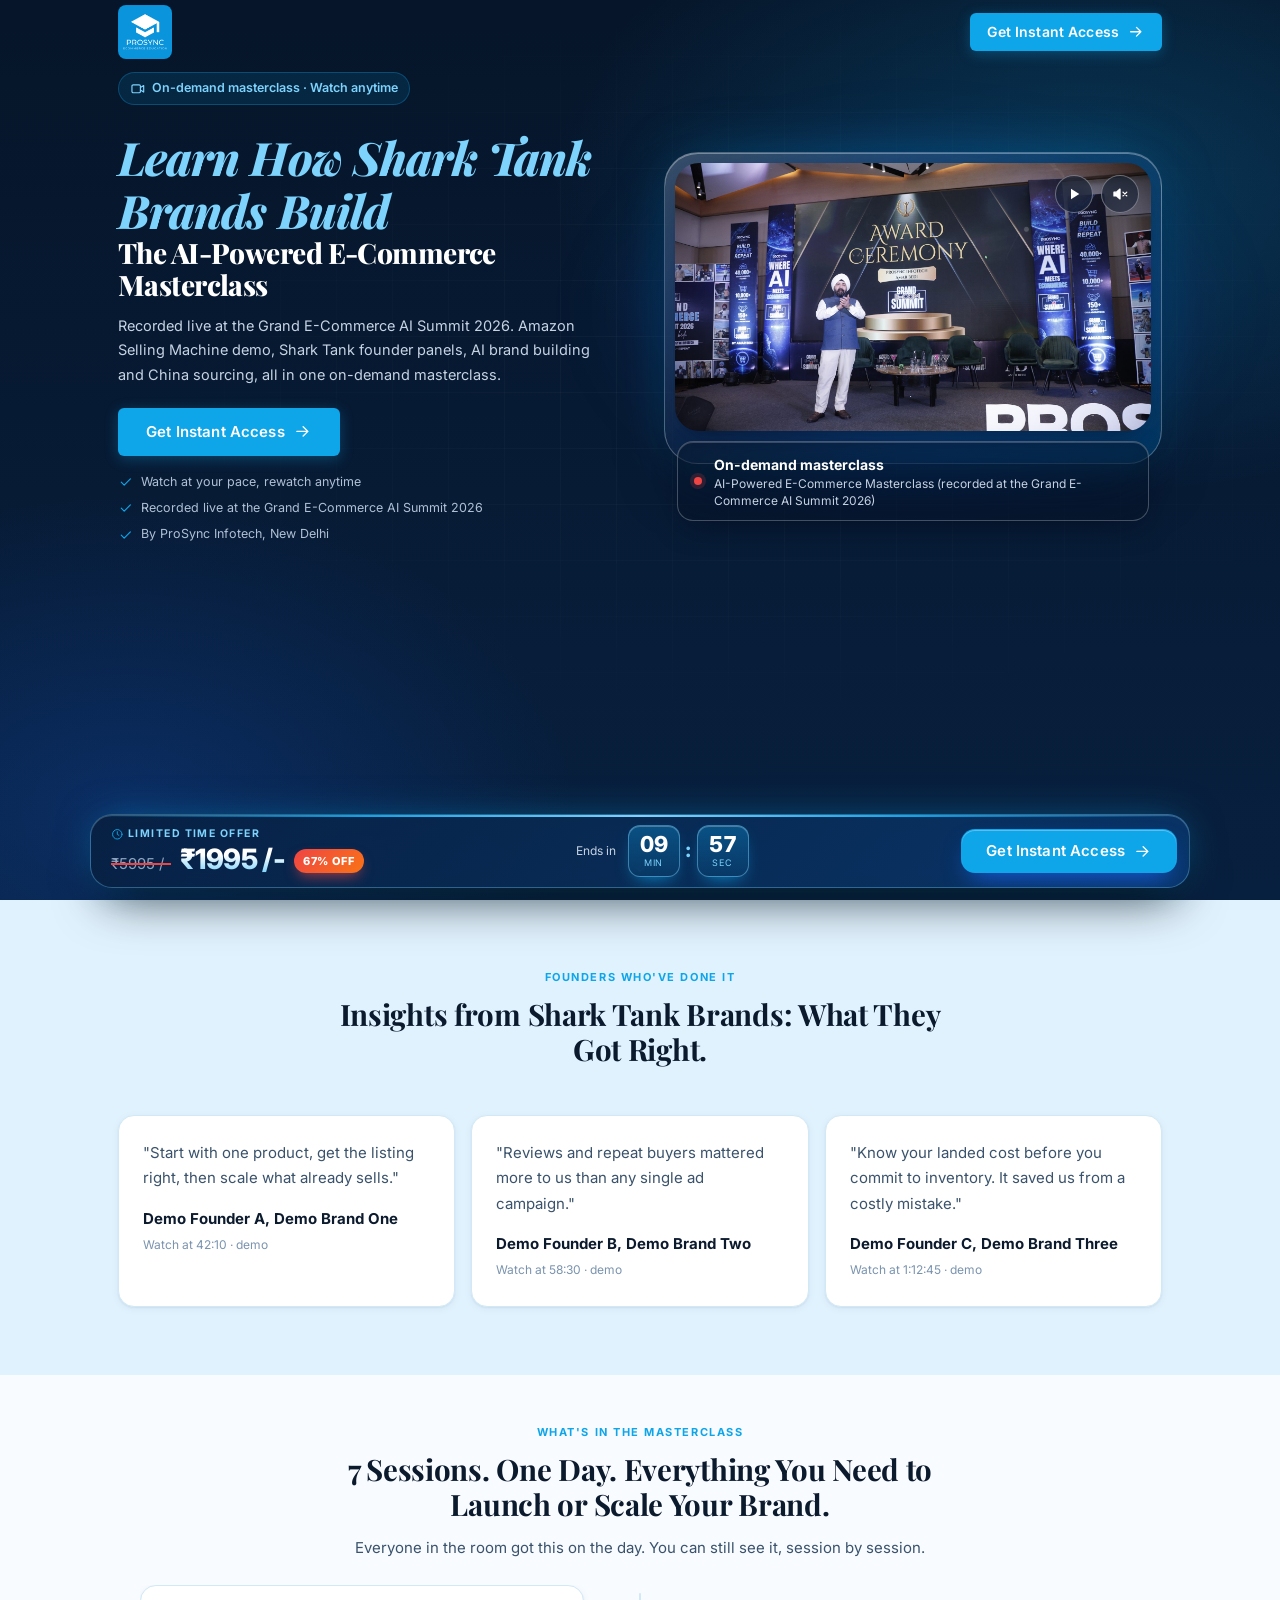
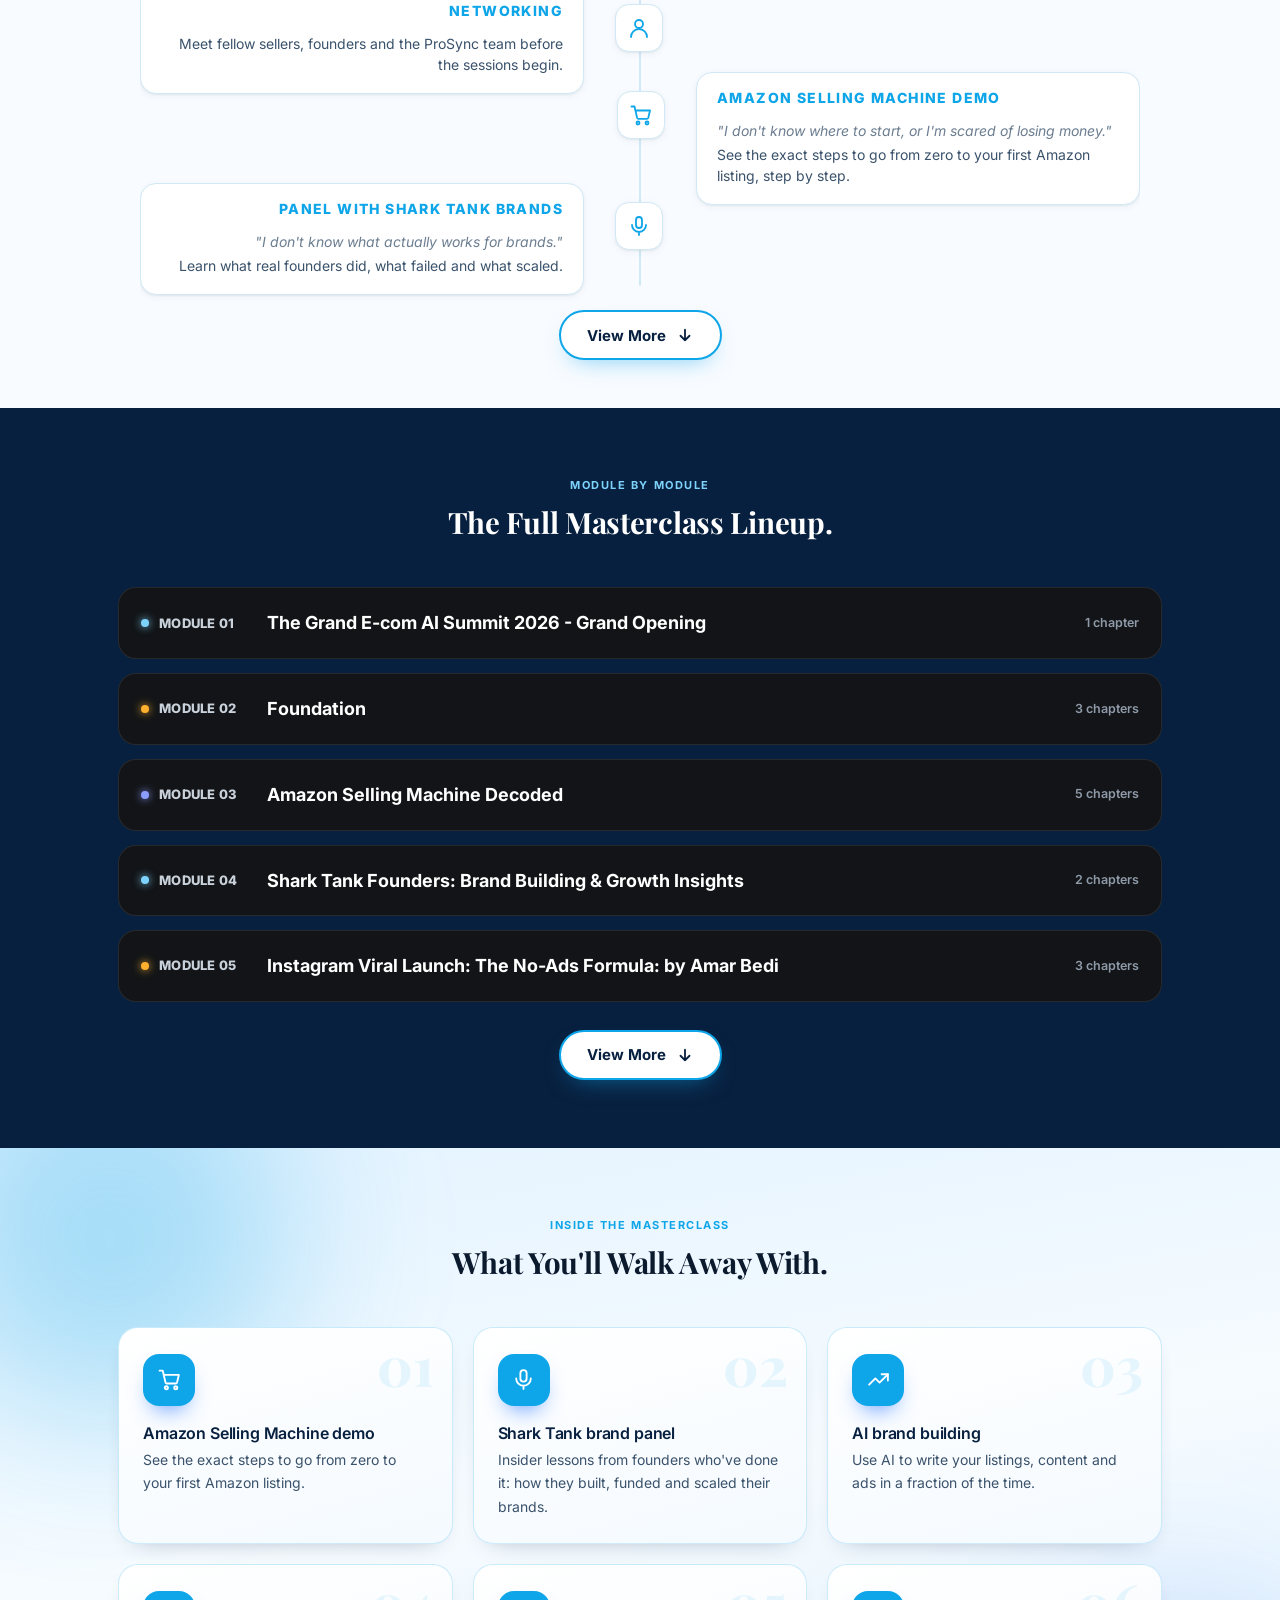
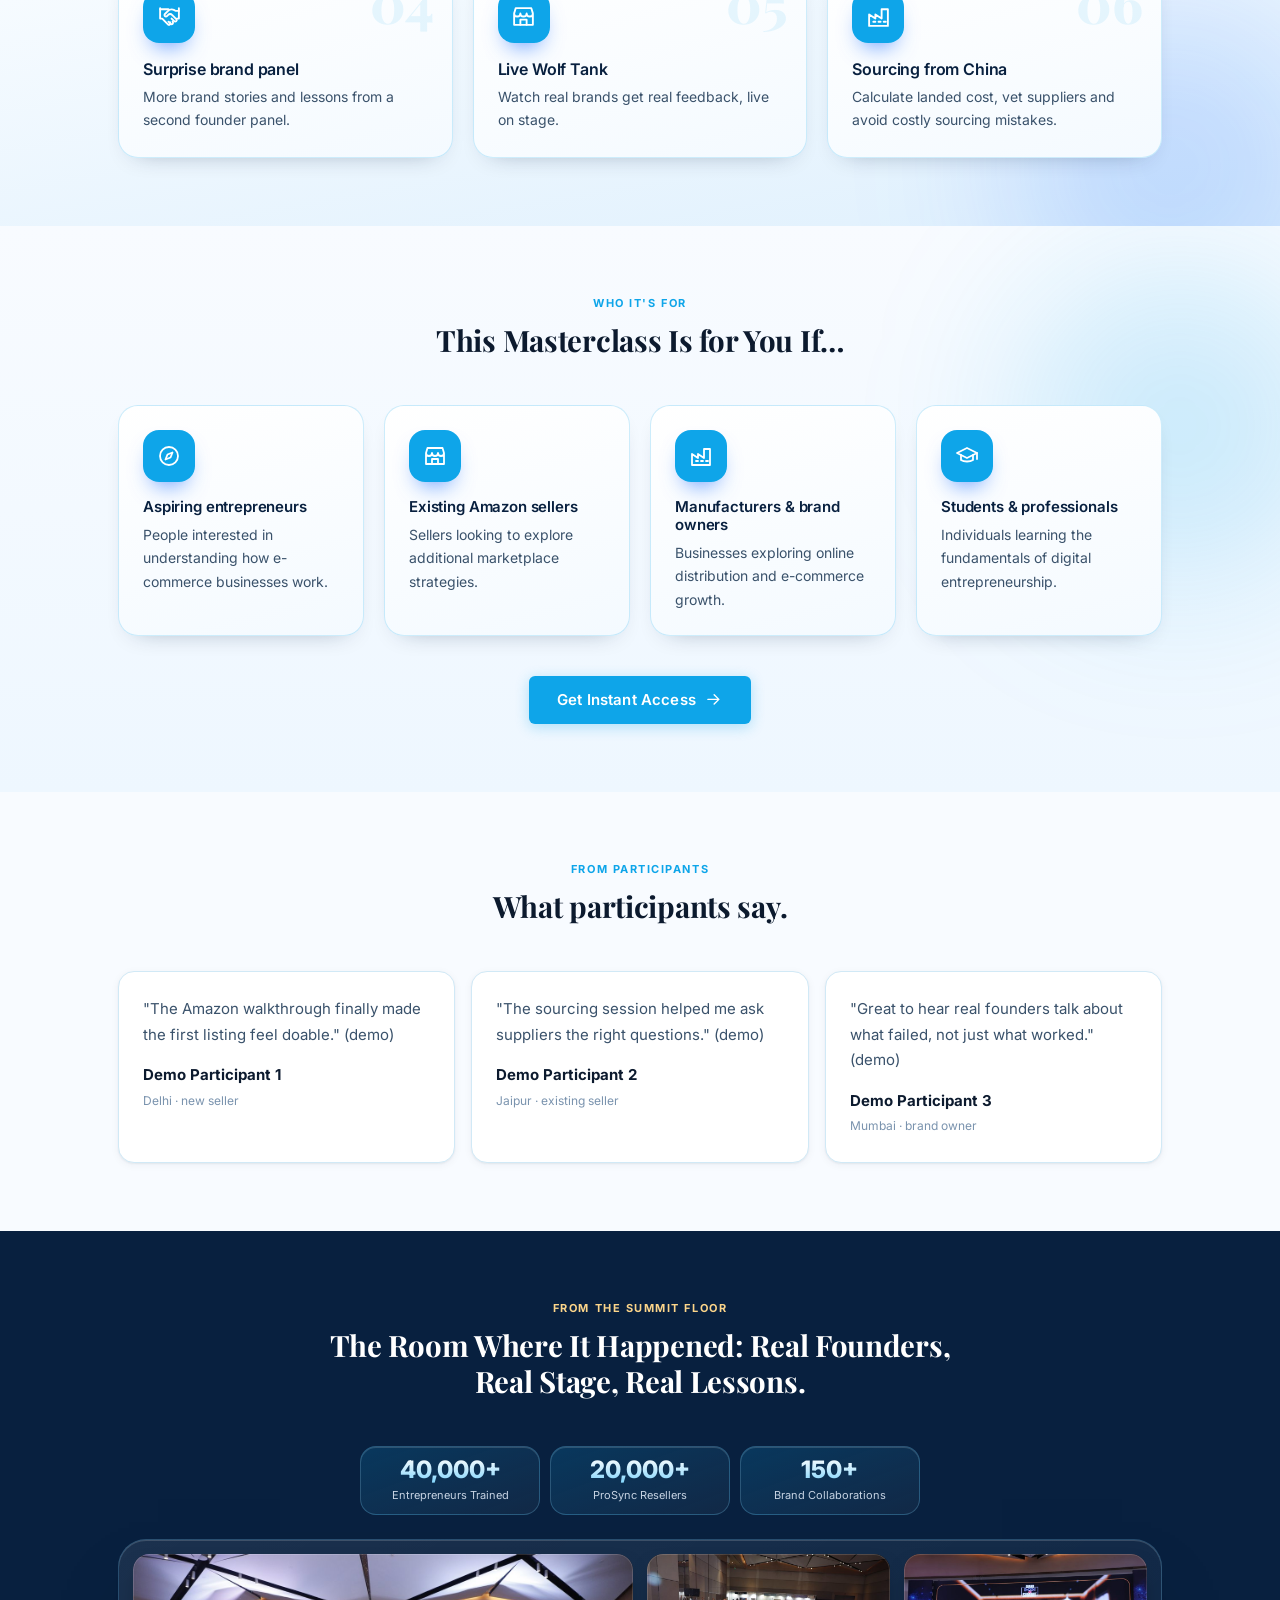
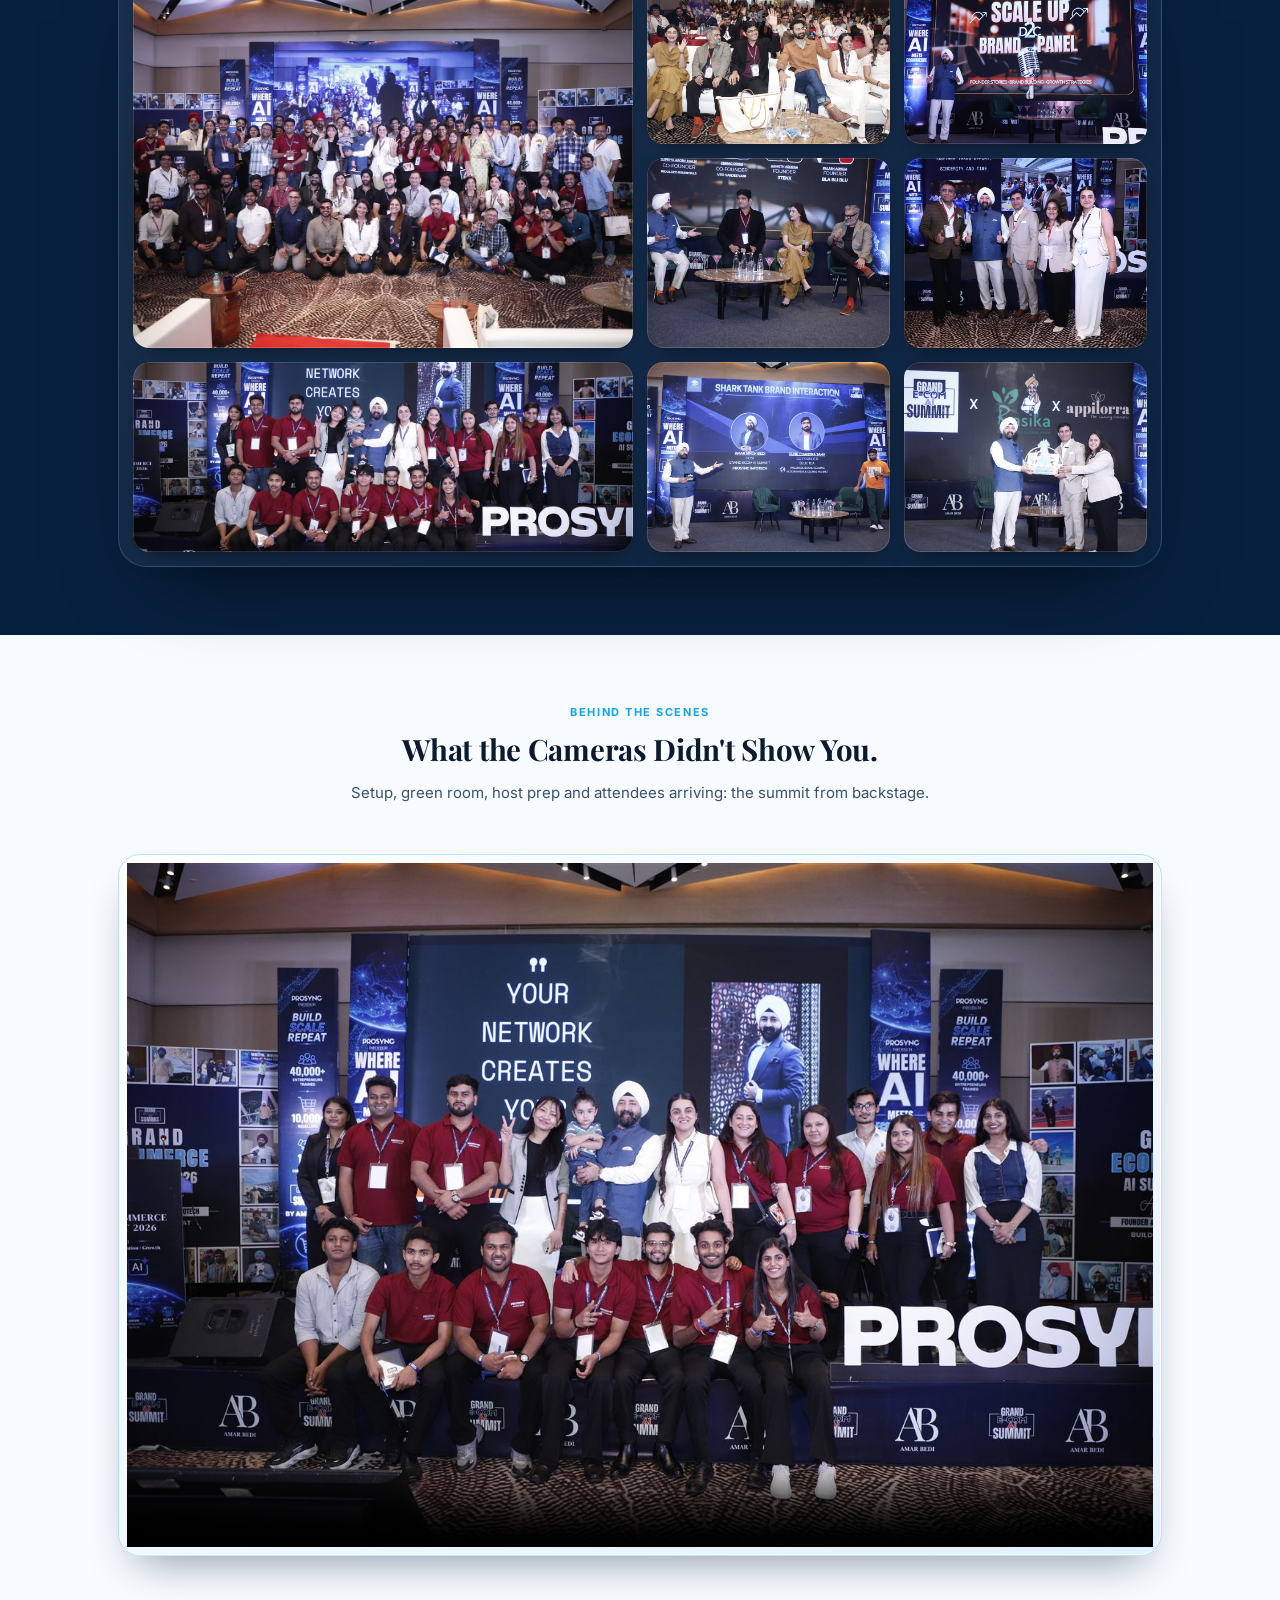
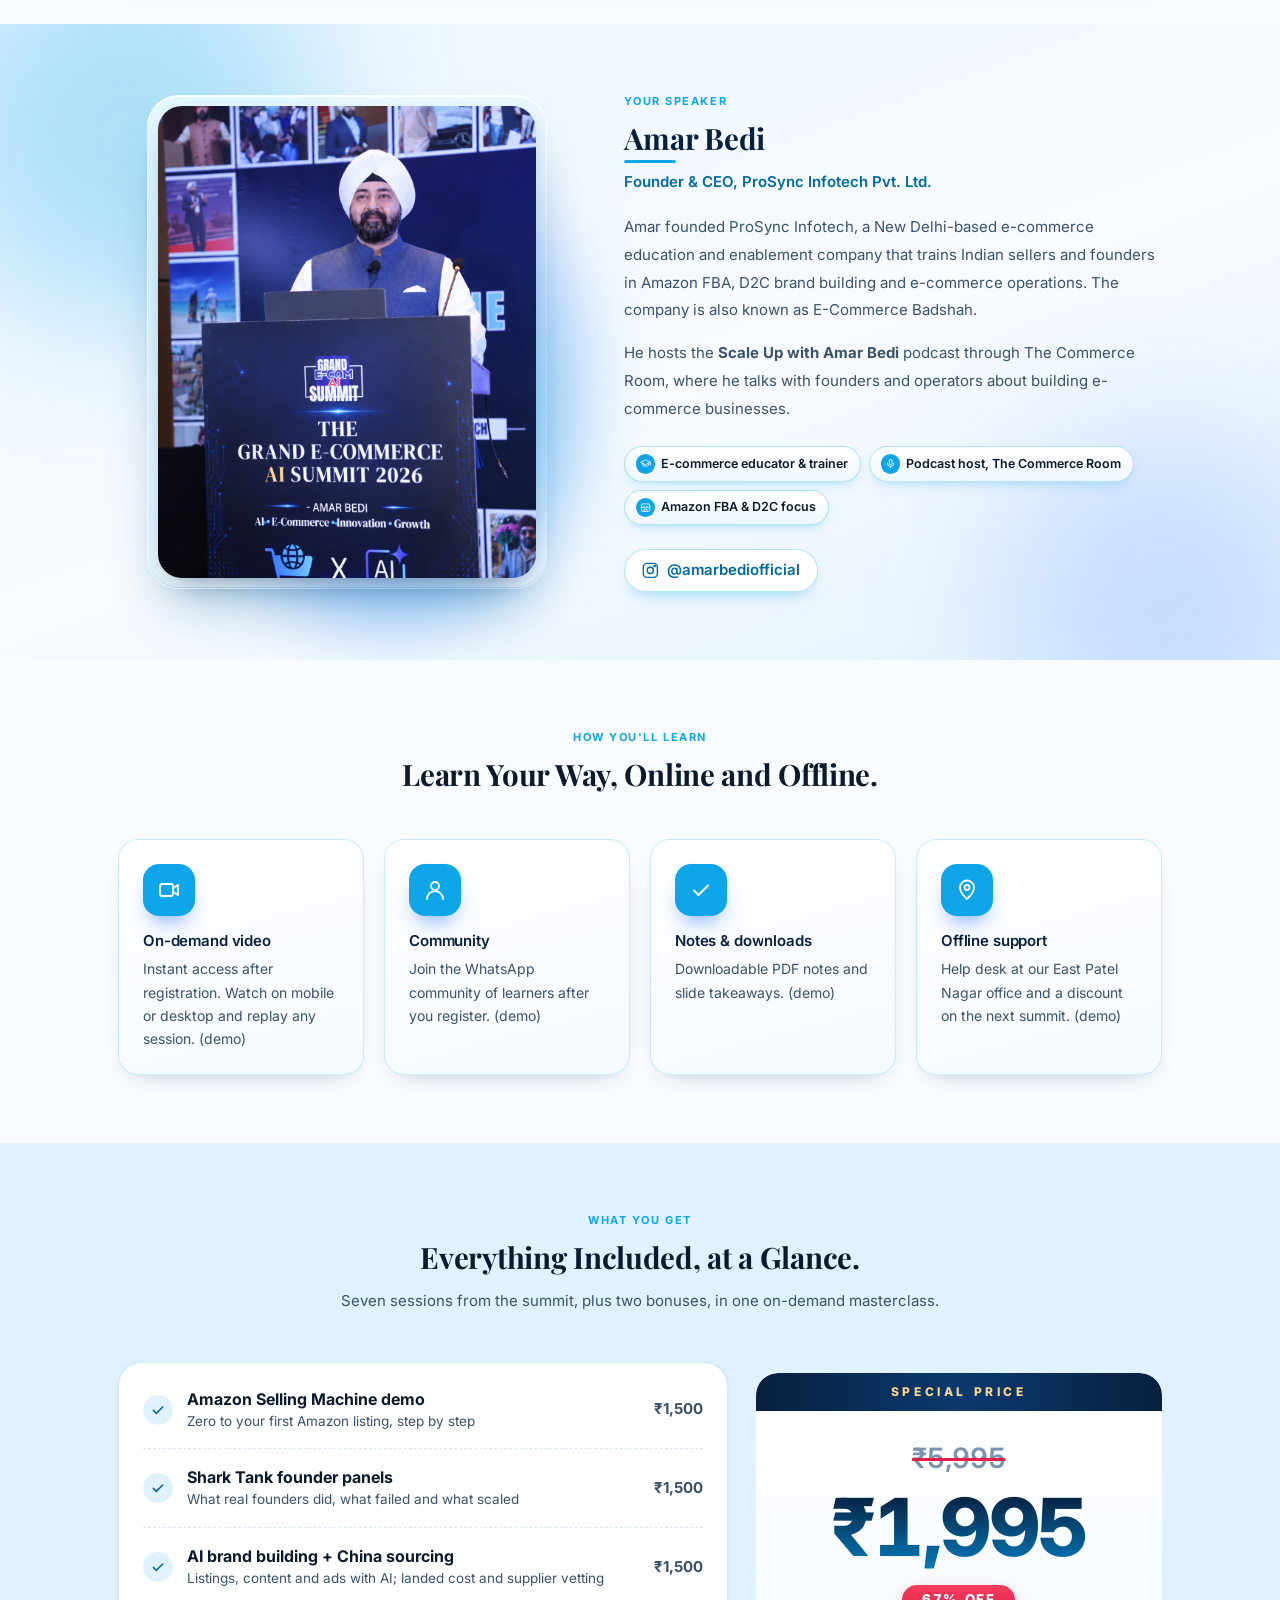
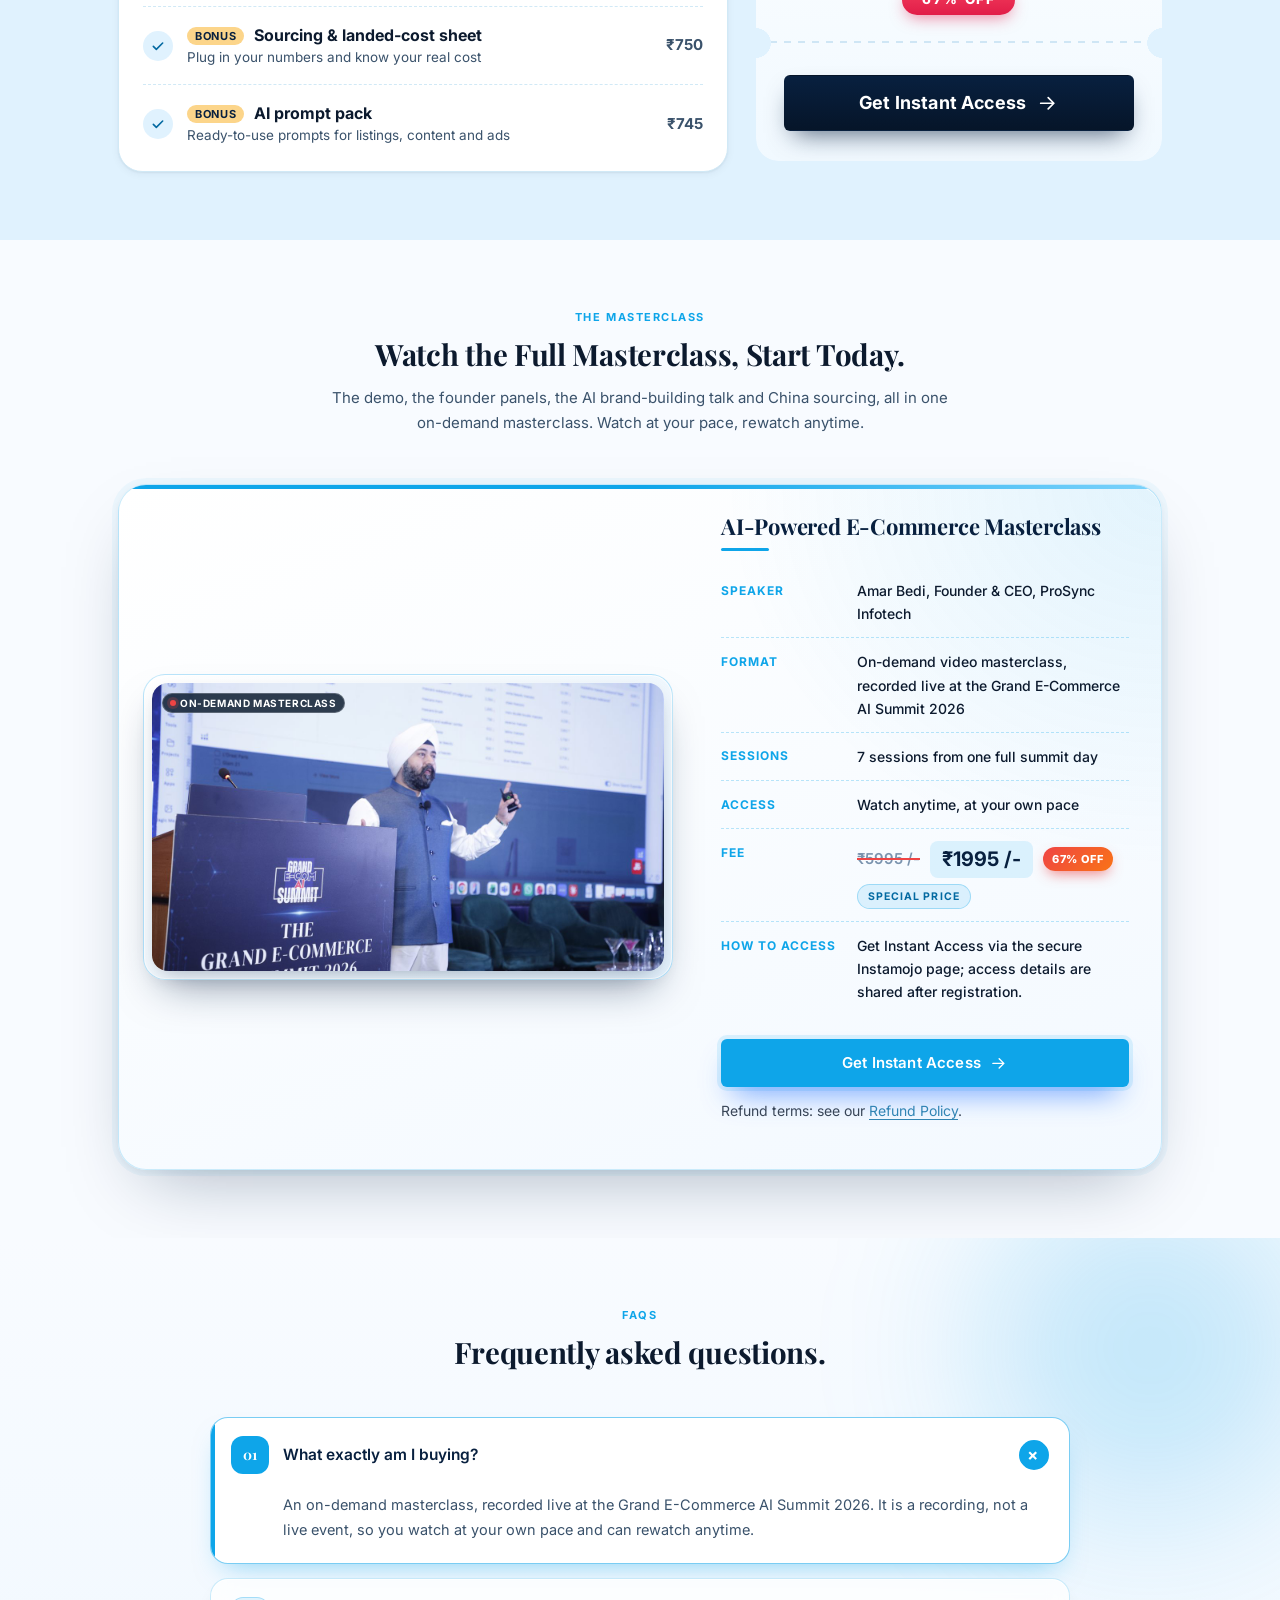
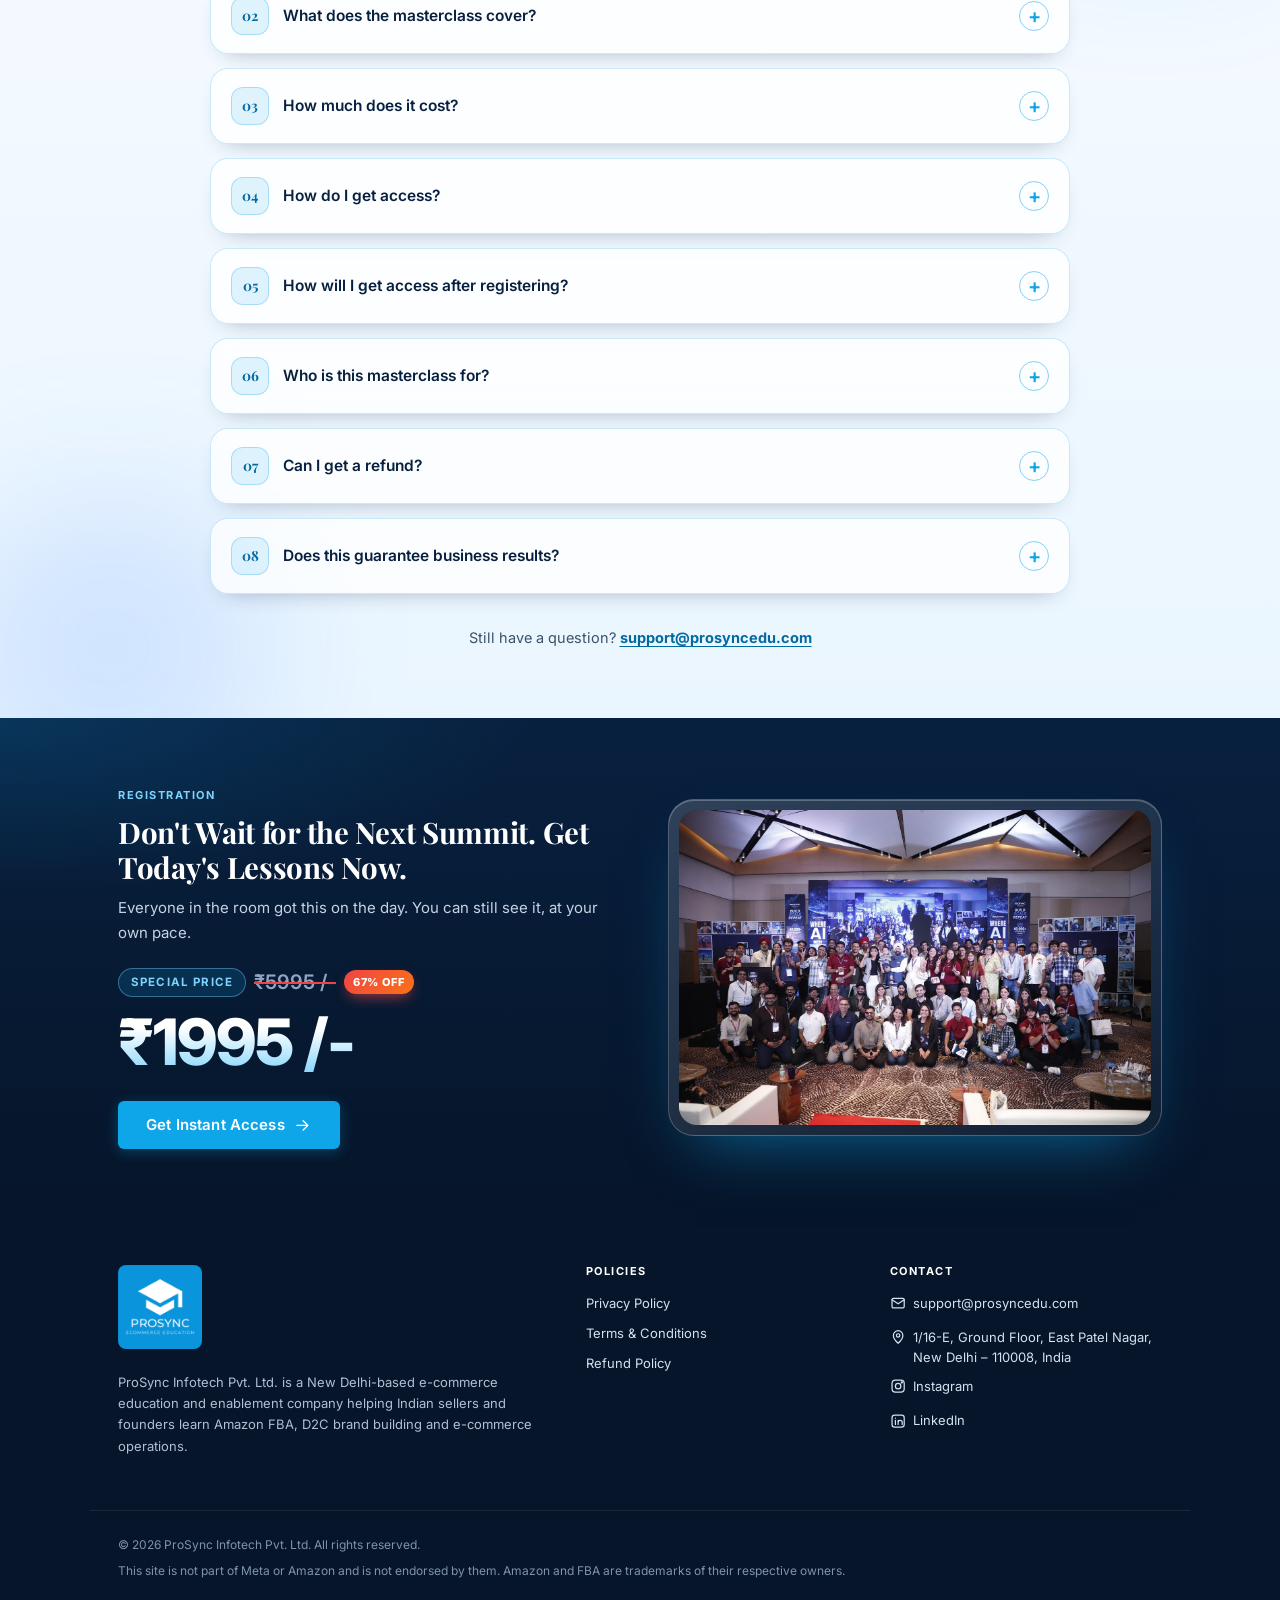
==== commit 4e5a870c: "Few more changes" ====
--- a/index.html
+++ b/index.html
@@ -529,77 +529,6 @@
         </div>
       </section>
 
-      <!-- ================= 6. WHAT YOU'LL EXPLORE ================= -->
-      <!-- CONFIRM each topic against the actual recording before publishing; remove any it doesn't cover. -->
-      <section
-        id="learn"
-        class="section section--light"
-        aria-labelledby="learn-title"
-      >
-        <div class="container">
-          <header class="section-head" data-reveal>
-            <p class="eyebrow">Inside the masterclass</p>
-            <h2 id="learn-title">What You'll Walk Away With.</h2>
-          </header>
-          <div class="grid-learn">
-            <article class="learn-card" data-reveal>
-              <span class="learn-ic"
-                ><svg class="ic"><use href="#i-cart" /></svg
-              ></span>
-              <h3>Amazon Selling Machine demo</h3>
-              <p>
-                See the exact steps to go from zero to your first Amazon
-                listing.
-              </p>
-            </article>
-            <article class="learn-card" data-reveal>
-              <span class="learn-ic"
-                ><svg class="ic"><use href="#i-mic" /></svg
-              ></span>
-              <h3>Shark Tank brand panel</h3>
-              <p>
-                Insider lessons from founders who've done it: how they built,
-                funded and scaled their brands.
-              </p>
-            </article>
-            <article class="learn-card" data-reveal>
-              <span class="learn-ic"
-                ><svg class="ic"><use href="#i-trend" /></svg
-              ></span>
-              <h3>AI brand building</h3>
-              <p>
-                Use AI to write your listings, content and ads in a fraction of
-                the time.
-              </p>
-            </article>
-            <article class="learn-card" data-reveal>
-              <span class="learn-ic"
-                ><svg class="ic"><use href="#i-handshake" /></svg
-              ></span>
-              <h3>Surprise brand panel</h3>
-              <p>More brand stories and lessons from a second founder panel.</p>
-            </article>
-            <article class="learn-card" data-reveal>
-              <span class="learn-ic"
-                ><svg class="ic"><use href="#i-store" /></svg
-              ></span>
-              <h3>Live Wolf Tank</h3>
-              <p>Watch real brands get real feedback, live on stage.</p>
-            </article>
-            <article class="learn-card" data-reveal>
-              <span class="learn-ic"
-                ><svg class="ic"><use href="#i-factory" /></svg
-              ></span>
-              <h3>Sourcing from China</h3>
-              <p>
-                Calculate landed cost, vet suppliers and avoid costly sourcing
-                mistakes.
-              </p>
-            </article>
-          </div>
-        </div>
-      </section>
-
       <!-- ================= SESSION LINEUP ================= -->
       <!-- Left chip shows the session number. To show real times instead, replace e.g. "Session 1" with "09:00 AM". -->
       <section
@@ -678,14 +607,85 @@
           <div class="lineup-cta" data-reveal>
             <button
               type="button"
-              class="btn btn--primary lineup-toggle"
+              class="tl-more lineup-toggle"
               id="lineup-toggle"
               aria-expanded="false"
               aria-controls="lineup-more"
             >
               <span class="lineup-toggle__label">View More</span>
-              <svg class="ic lineup-toggle__ic"><use href="#i-arrow" /></svg>
+              <svg class="ic" viewBox="0 0 24 24" aria-hidden="true"><path d="M12 5v14M6 13l6 6 6-6"/></svg>
             </button>
+          </div>
+        </div>
+      </section>
+
+      <!-- ================= 6. WHAT YOU'LL EXPLORE ================= -->
+      <!-- CONFIRM each topic against the actual recording before publishing; remove any it doesn't cover. -->
+      <section
+        id="learn"
+        class="section section--light"
+        aria-labelledby="learn-title"
+      >
+        <div class="container">
+          <header class="section-head" data-reveal>
+            <p class="eyebrow">Inside the masterclass</p>
+            <h2 id="learn-title">What You'll Walk Away With.</h2>
+          </header>
+          <div class="grid-learn">
+            <article class="learn-card" data-reveal>
+              <span class="learn-ic"
+                ><svg class="ic"><use href="#i-cart" /></svg
+              ></span>
+              <h3>Amazon Selling Machine demo</h3>
+              <p>
+                See the exact steps to go from zero to your first Amazon
+                listing.
+              </p>
+            </article>
+            <article class="learn-card" data-reveal>
+              <span class="learn-ic"
+                ><svg class="ic"><use href="#i-mic" /></svg
+              ></span>
+              <h3>Shark Tank brand panel</h3>
+              <p>
+                Insider lessons from founders who've done it: how they built,
+                funded and scaled their brands.
+              </p>
+            </article>
+            <article class="learn-card" data-reveal>
+              <span class="learn-ic"
+                ><svg class="ic"><use href="#i-trend" /></svg
+              ></span>
+              <h3>AI brand building</h3>
+              <p>
+                Use AI to write your listings, content and ads in a fraction of
+                the time.
+              </p>
+            </article>
+            <article class="learn-card" data-reveal>
+              <span class="learn-ic"
+                ><svg class="ic"><use href="#i-handshake" /></svg
+              ></span>
+              <h3>Surprise brand panel</h3>
+              <p>More brand stories and lessons from a second founder panel.</p>
+            </article>
+            <article class="learn-card" data-reveal>
+              <span class="learn-ic"
+                ><svg class="ic"><use href="#i-store" /></svg
+              ></span>
+              <h3>Live Wolf Tank</h3>
+              <p>Watch real brands get real feedback, live on stage.</p>
+            </article>
+            <article class="learn-card" data-reveal>
+              <span class="learn-ic"
+                ><svg class="ic"><use href="#i-factory" /></svg
+              ></span>
+              <h3>Sourcing from China</h3>
+              <p>
+                Calculate landed cost, vet suppliers and avoid costly sourcing
+                mistakes.
+              </p>
+            </article>
           </div>
         </div>
       </section>
@@ -1024,7 +1024,7 @@
               <li class="vs__bonus">
                 <span class="vs__tick"><svg class="ic"><use href="#i-check" /></svg></span>
                 <span class="vs__name"><strong><em class="vs__flag">Bonus</em> AI prompt pack</strong><small>Ready-to-use prompts for listings, content and ads</small></span>
-                <span class="vs__val">₹750</span>
+                <span class="vs__val">₹745</span>
               </li>
             </ul>
 
--- a/css/style.css
+++ b/css/style.css
@@ -893,19 +893,8 @@
   justify-content: center;
   margin-top: 28px;
 }
-.lineup-toggle {
-  gap: 10px;
-}
-.lineup-toggle__ic {
-  transform: rotate(90deg);
-  transition: transform 0.6s ease;
-}
-.lineup-toggle.is-open .lineup-toggle__ic {
-  transform: rotate(-90deg);
-}
 @media (prefers-reduced-motion: reduce) {
-  .lineup-more,
-  .lineup-toggle__ic {
+  .lineup-more {
     transition: none;
   }
 }
@@ -3256,3 +3245,47 @@
   .timeline.is-collapsed .tl-card p { font-size: 14px; line-height: 1.5; margin-bottom: 0.2rem; }
   .tl-more-wrap { margin-top: 0; }
 }
+
+/* ---------- Agenda "show more": slow open/close (same 1.1s motion as the module lineup) ---------- */
+.timeline__list {
+  transition: height 1.1s cubic-bezier(0.22, 0.61, 0.36, 1);
+}
+.timeline__line {
+  transition: bottom 1.1s cubic-bezier(0.22, 0.61, 0.36, 1);
+}
+.timeline .tl-card {
+  transition:
+    box-shadow 0.25s var(--ease),
+    transform 0.25s var(--ease),
+    padding 1.1s cubic-bezier(0.22, 0.61, 0.36, 1);
+}
+.js-reveal .timeline .tl-item[data-reveal] {
+  transition:
+    opacity 0.7s var(--ease),
+    transform 0.7s var(--ease),
+    margin-top 1.1s cubic-bezier(0.22, 0.61, 0.36, 1),
+    padding-bottom 1.1s cubic-bezier(0.22, 0.61, 0.36, 1);
+}
+.js-reveal .timeline .tl-item.tl-extra[data-reveal] {
+  transition:
+    opacity 1.1s ease,
+    transform 1.1s cubic-bezier(0.22, 0.61, 0.36, 1),
+    margin-top 1.1s cubic-bezier(0.22, 0.61, 0.36, 1),
+    padding-bottom 1.1s cubic-bezier(0.22, 0.61, 0.36, 1);
+}
+.timeline.is-collapsed .tl-extra {
+  opacity: 0 !important;
+  pointer-events: none;
+}
+.tl-measuring,
+.tl-measuring * {
+  transition: none !important;
+}
+@media (prefers-reduced-motion: reduce) {
+  .timeline__list,
+  .timeline__line,
+  .timeline .tl-card,
+  .js-reveal .timeline .tl-item[data-reveal] {
+    transition: none !important;
+  }
+}
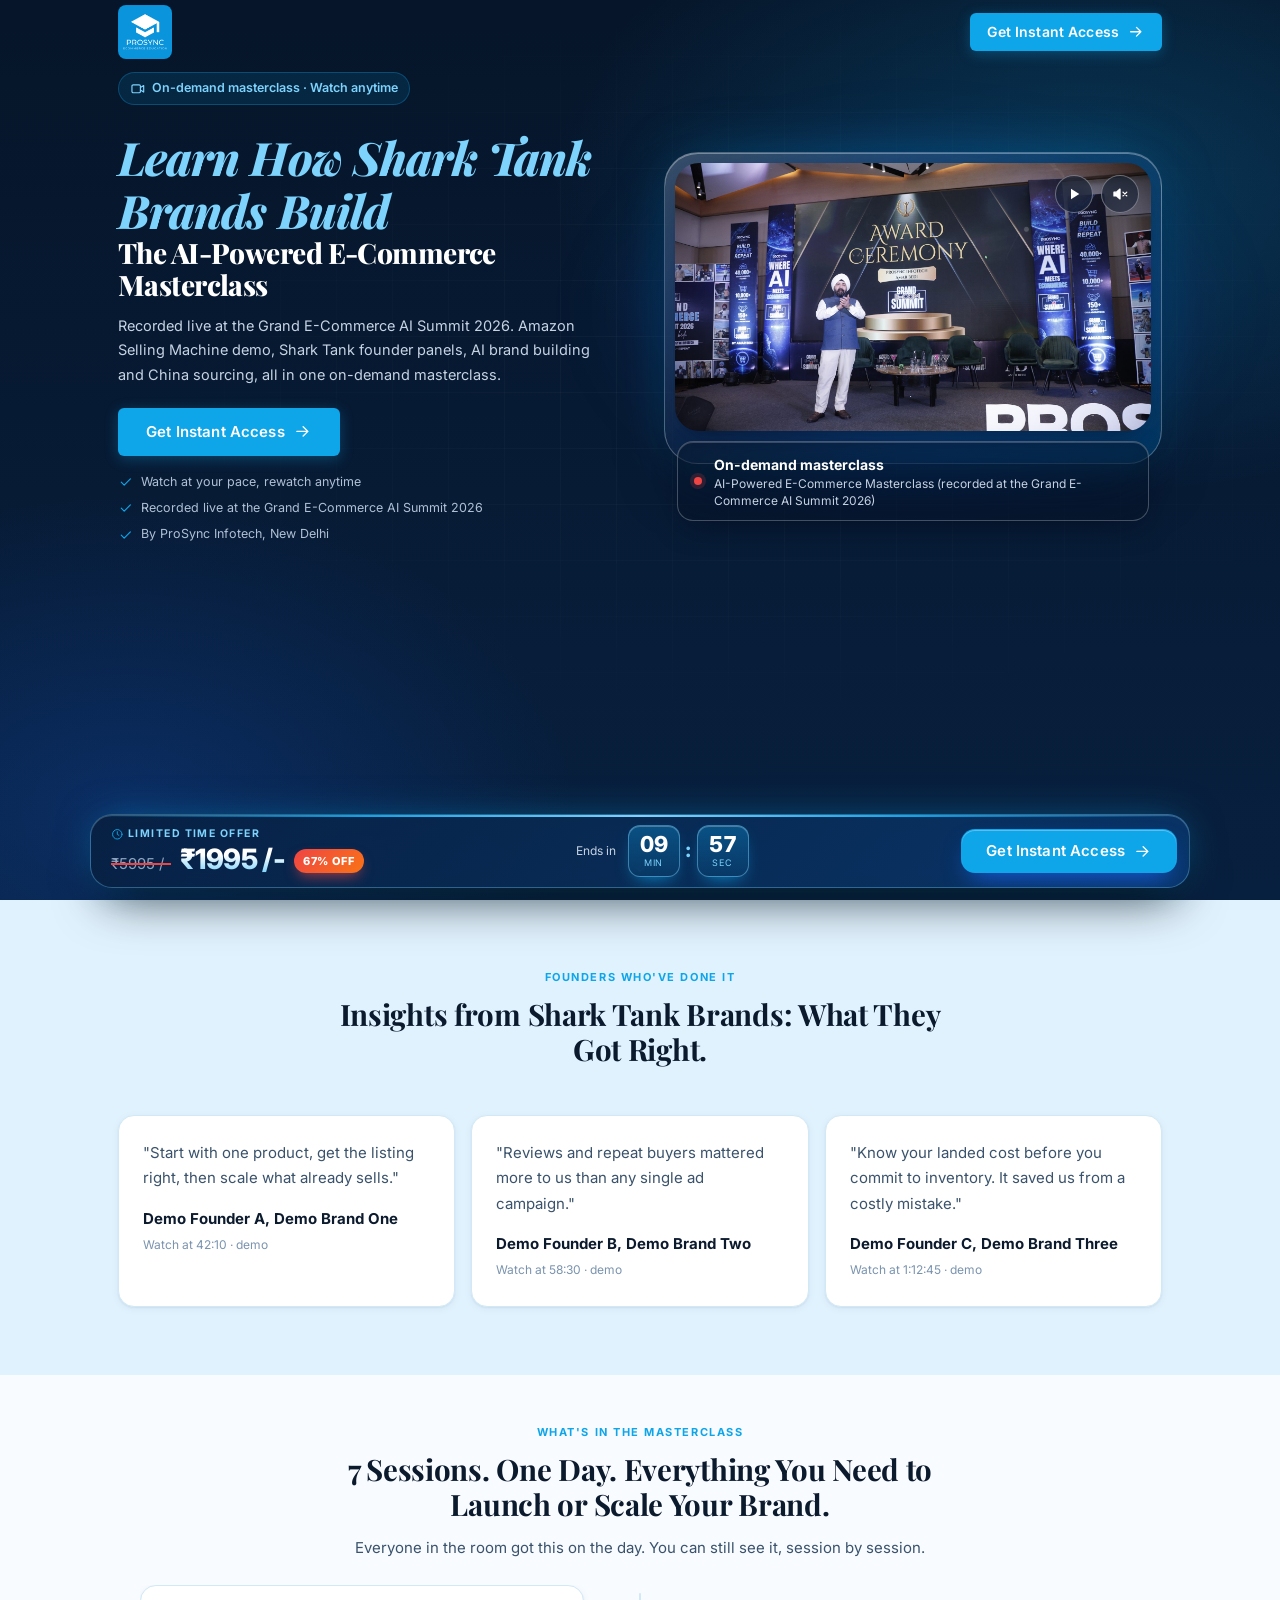
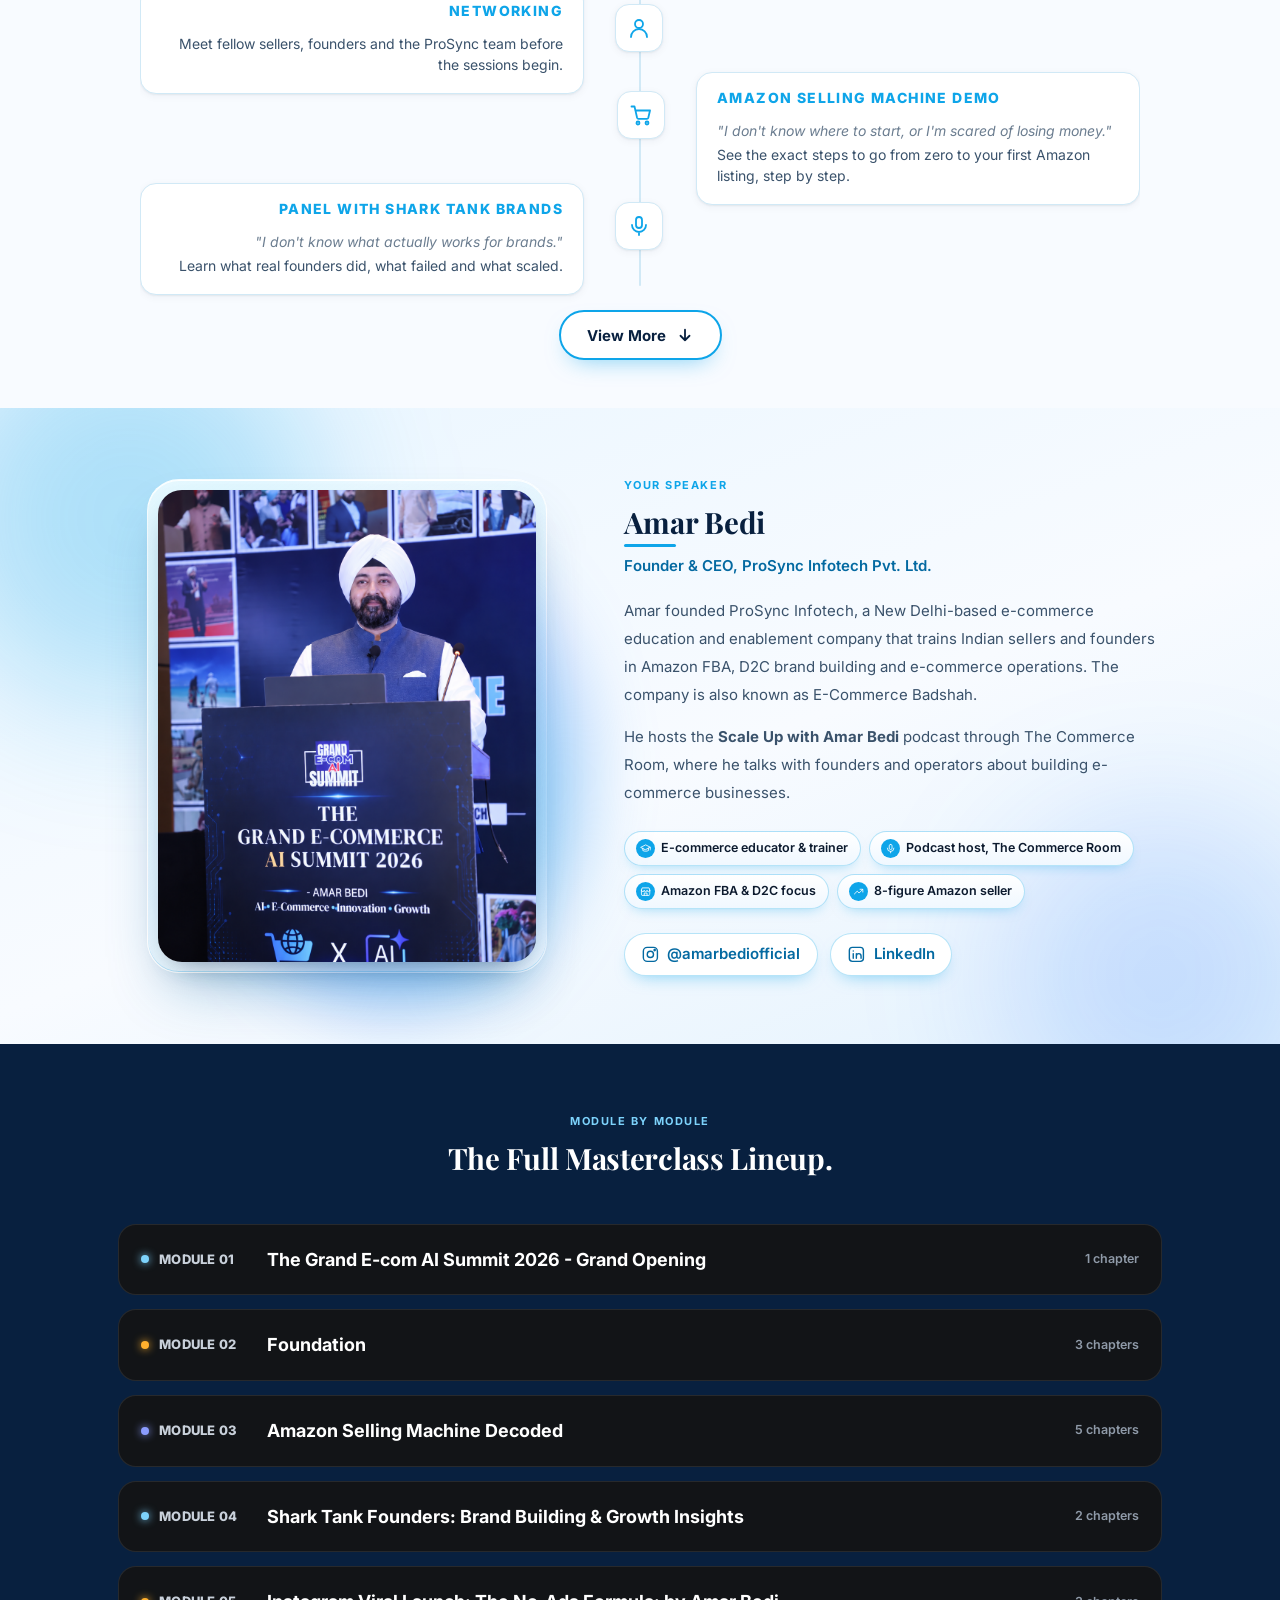
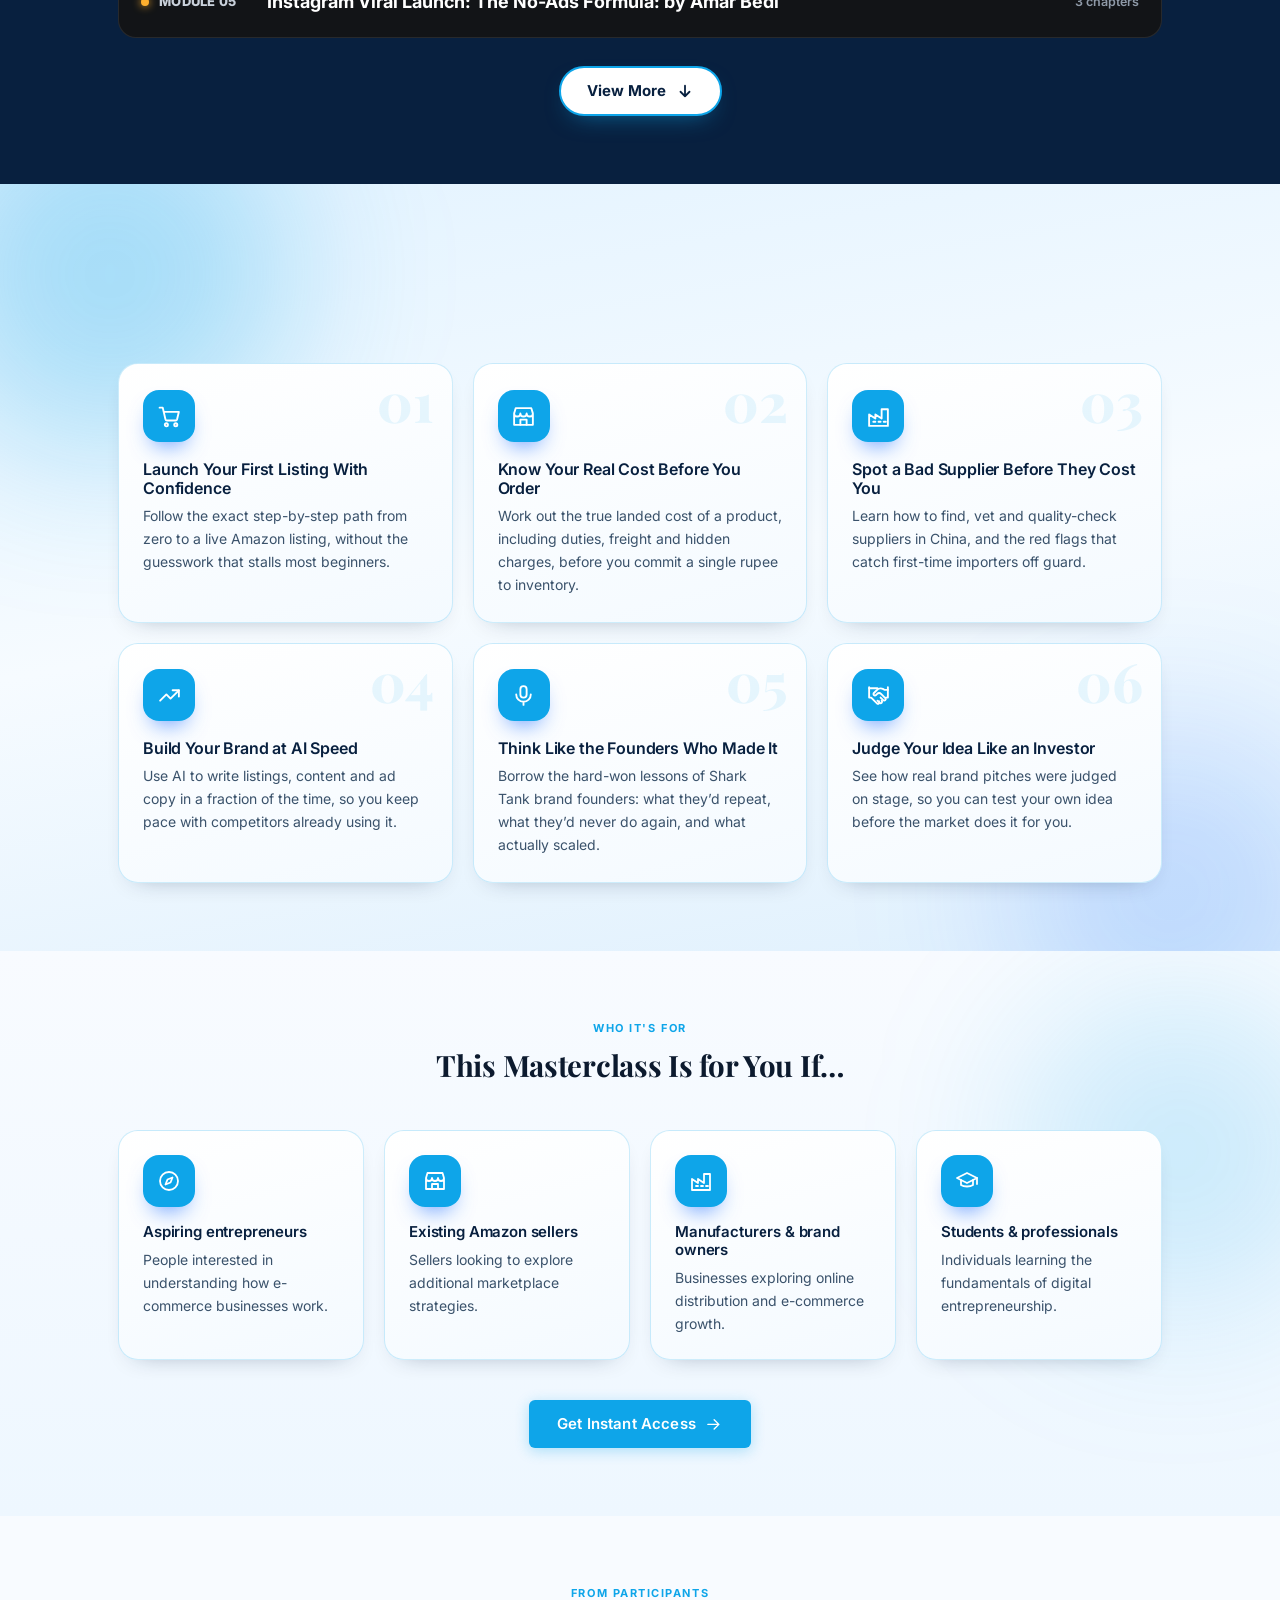
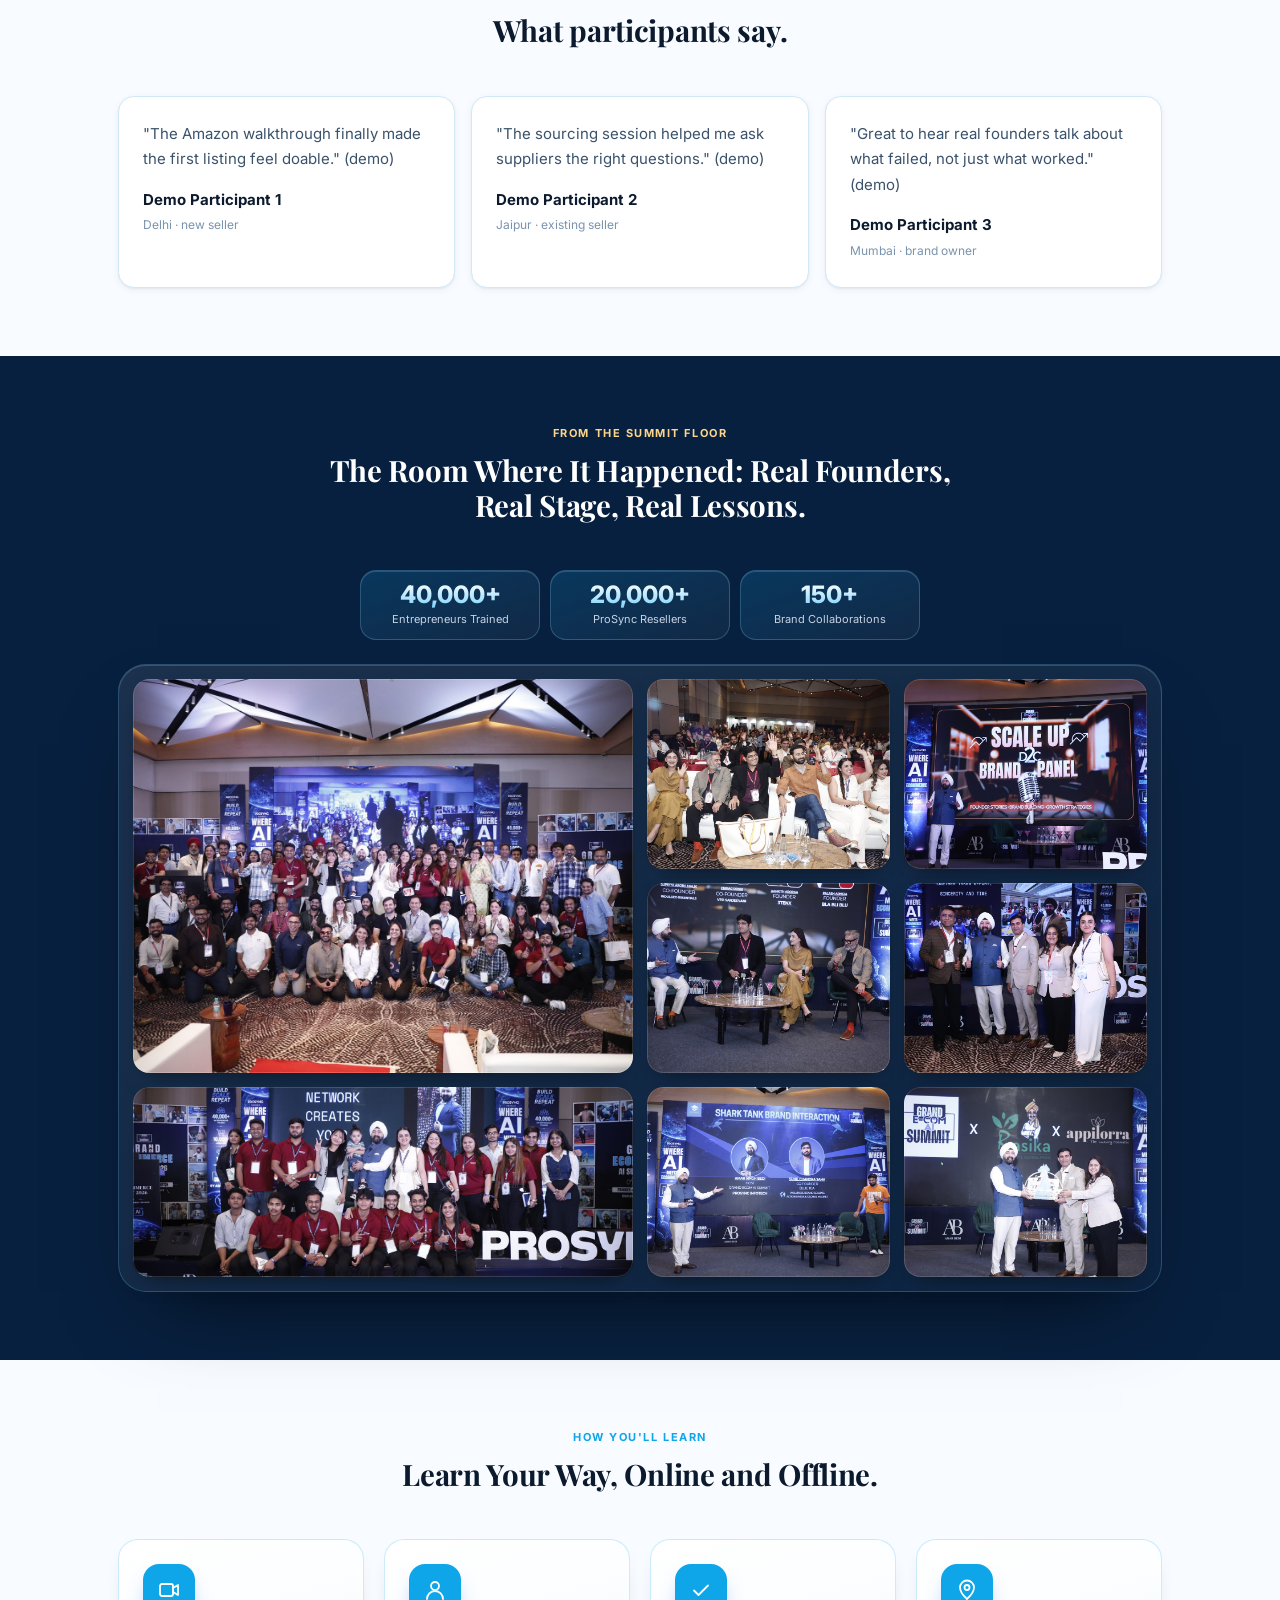
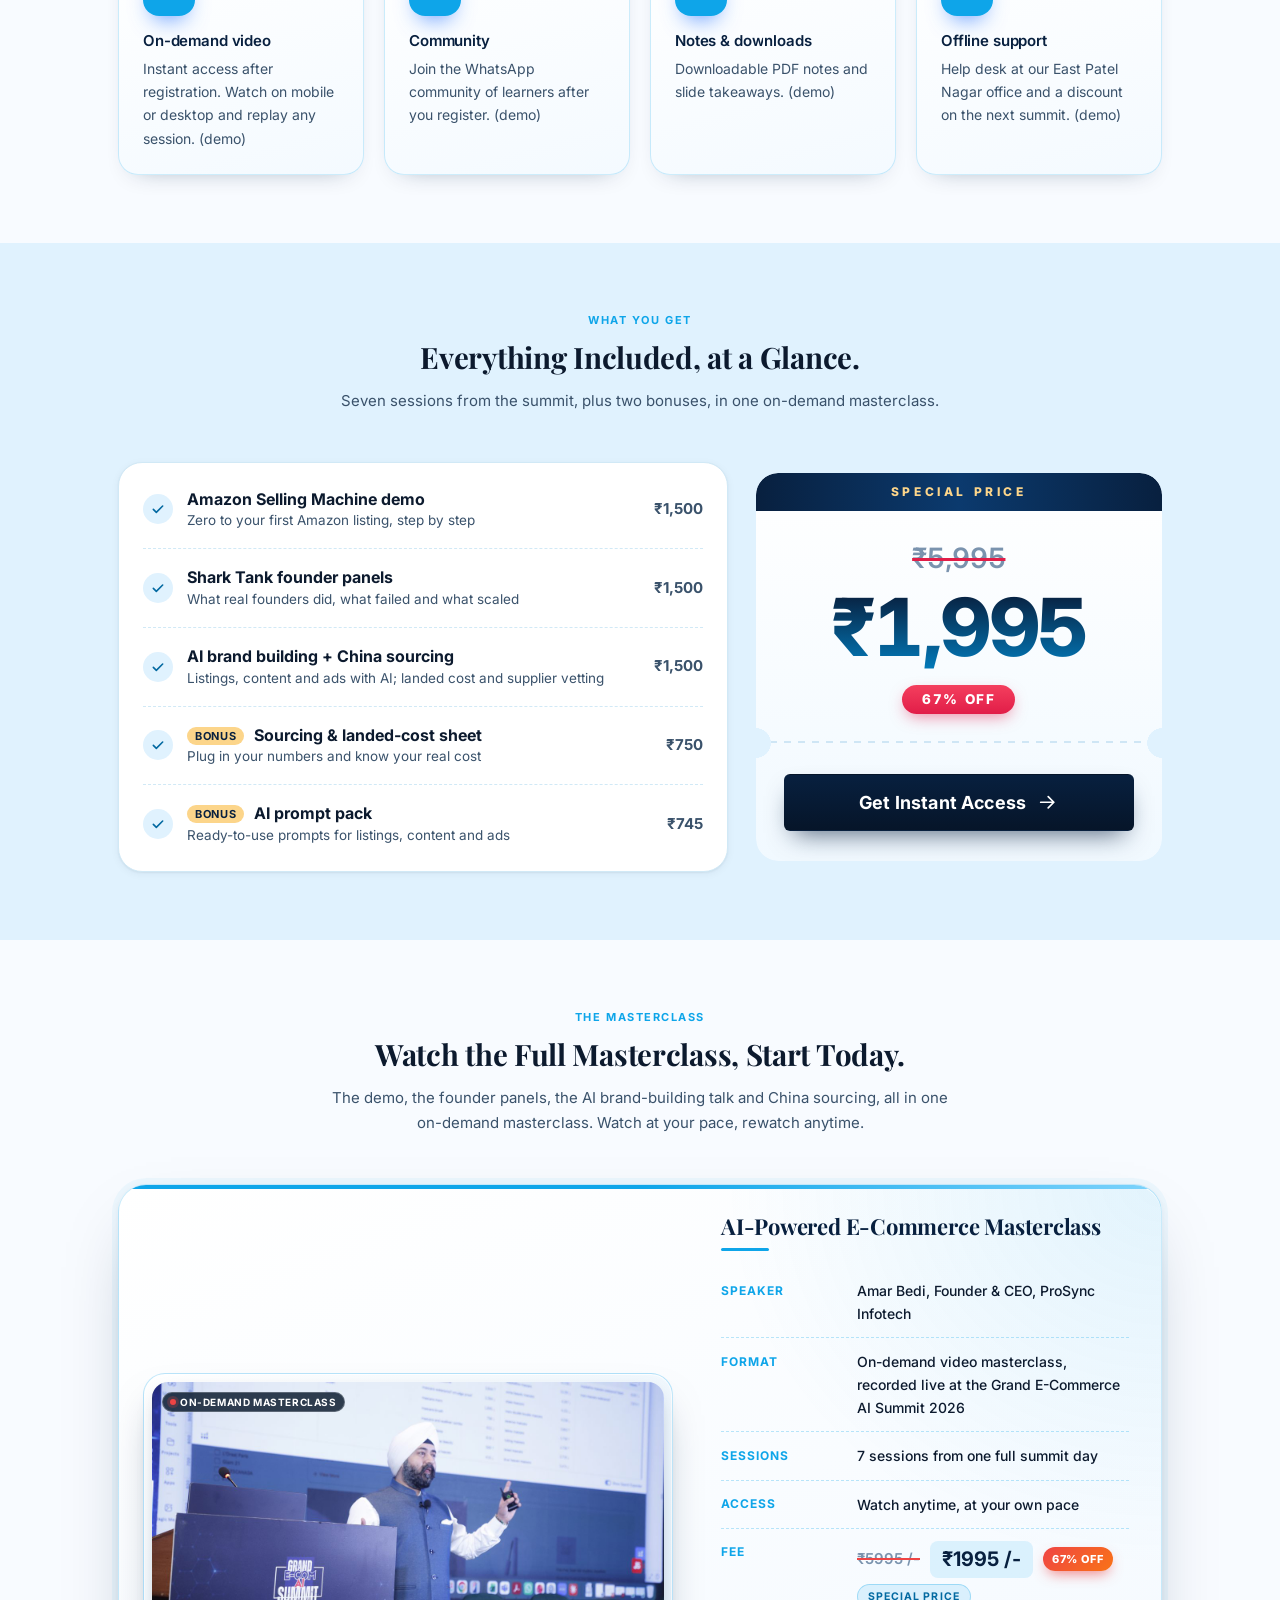
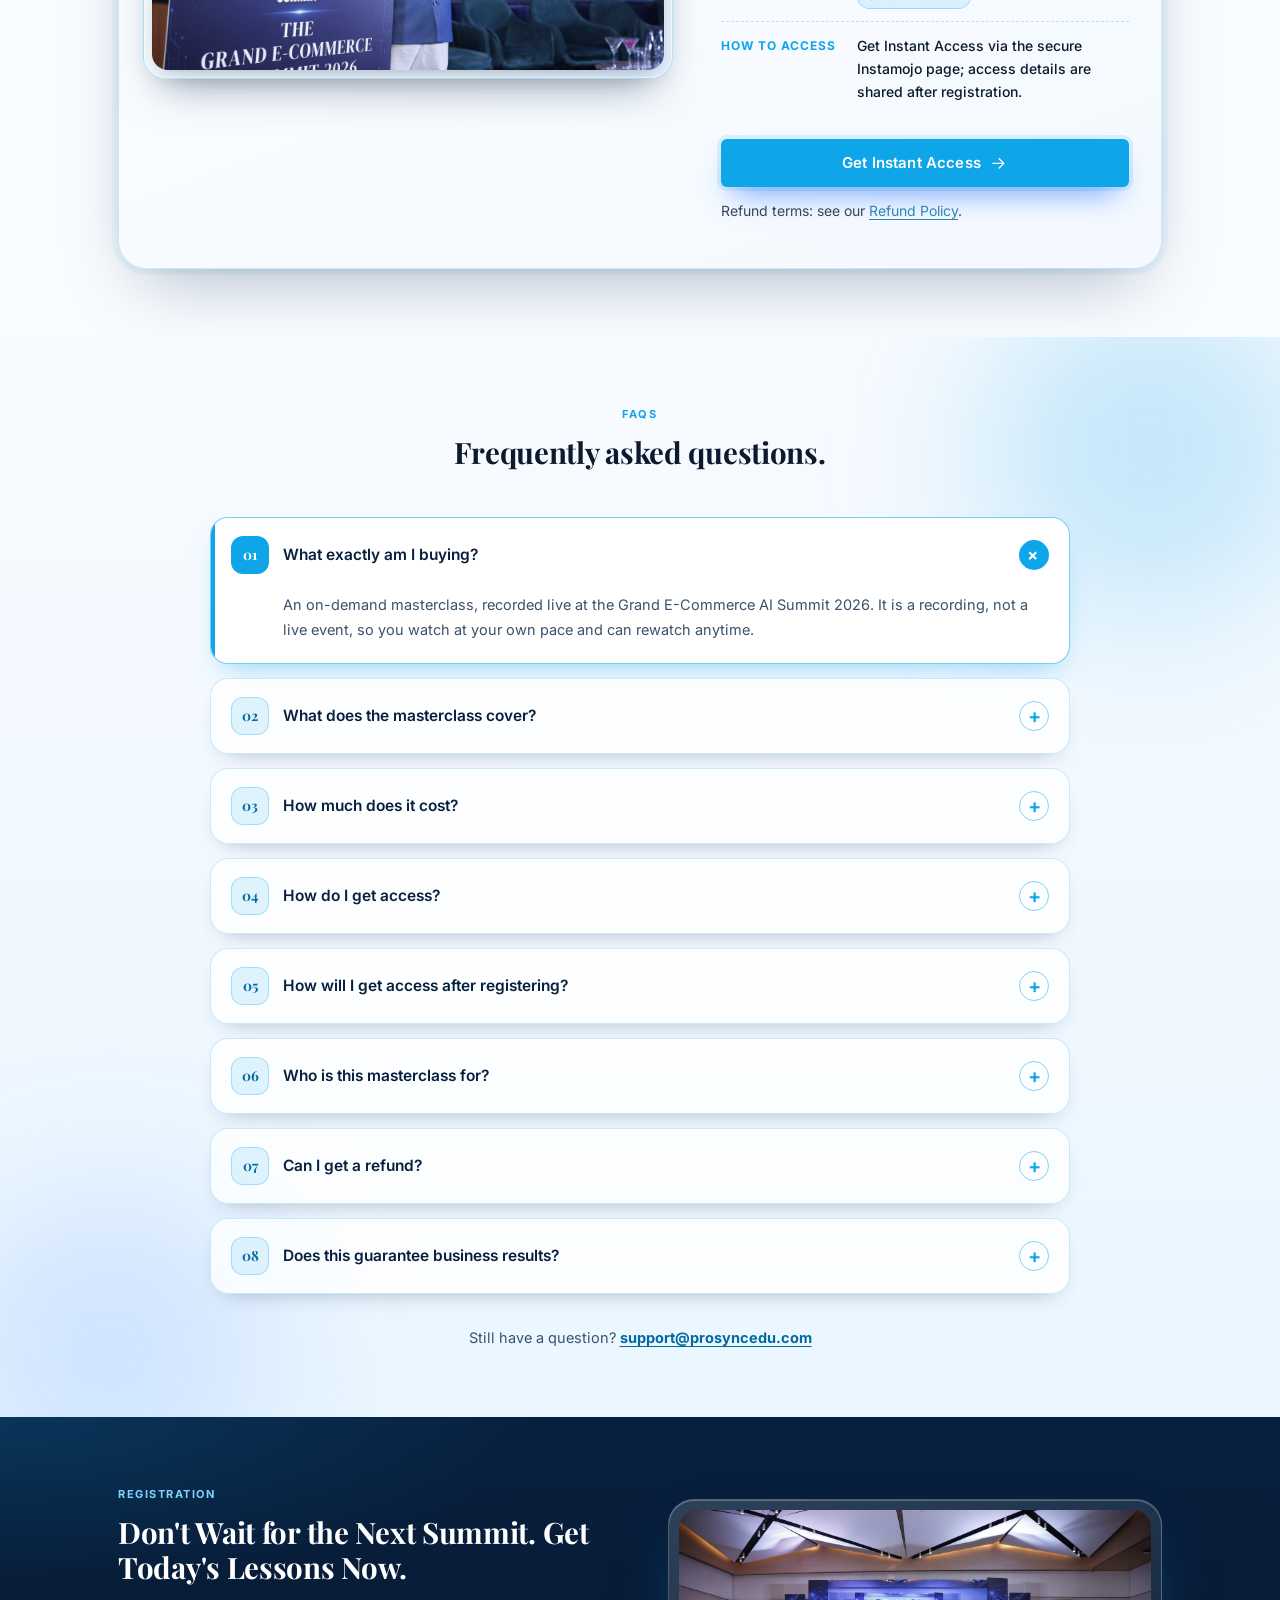
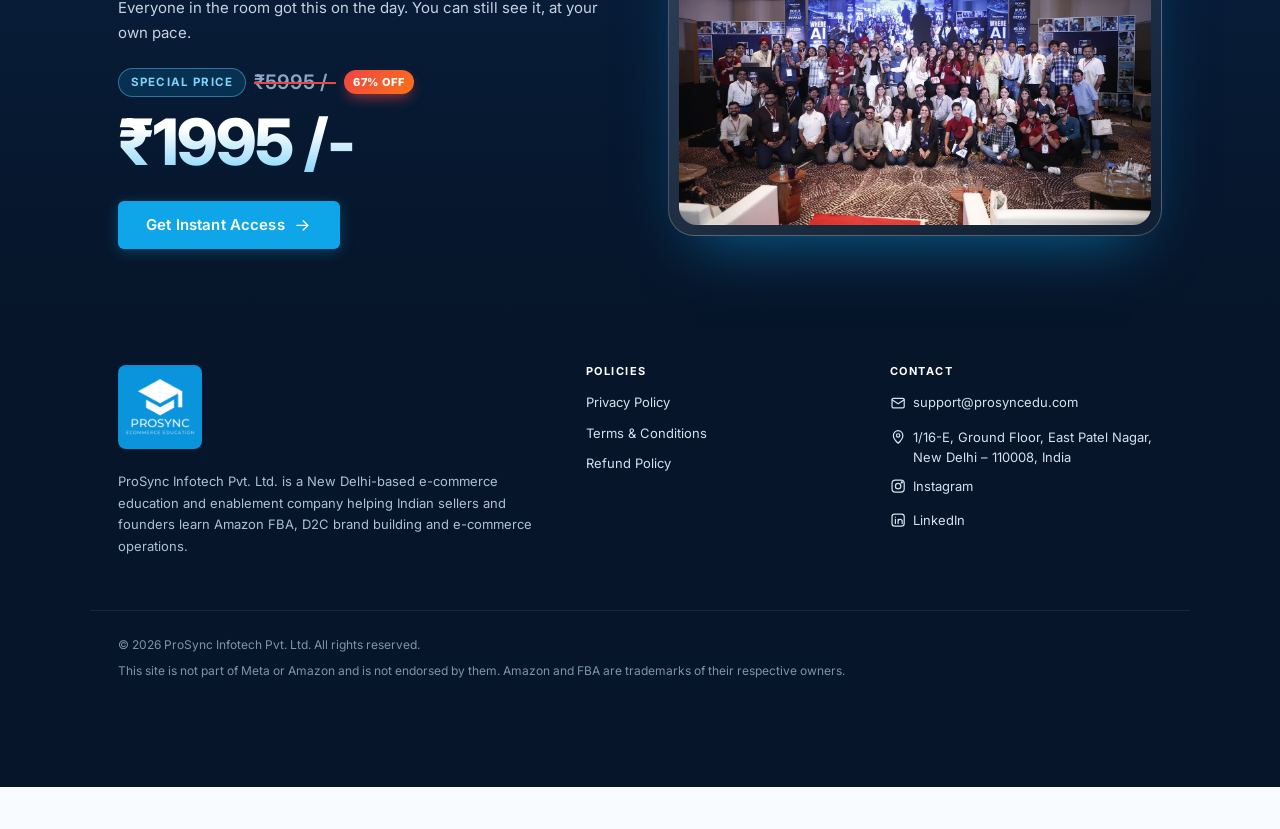
==== commit 1873e3c6: "Few more changes" ====
--- a/index.html
+++ b/index.html
@@ -529,6 +529,82 @@
         </div>
       </section>
 
+      <!-- ================= 8. SPEAKER ================= -->
+      <section
+        id="speaker"
+        class="section section--light"
+        aria-labelledby="speaker-title"
+      >
+        <div class="container speaker">
+          <div class="speaker__photo" data-reveal>
+            <img
+              src="assets/images/amar-headshot.png"
+              width="720"
+              height="900"
+              loading="lazy"
+              alt="Amar Bedi, founder and CEO of ProSync Infotech"
+            />
+          </div>
+          <div class="speaker__copy" data-reveal>
+            <p class="eyebrow">Your speaker</p>
+            <h2 id="speaker-title">Amar Bedi</h2>
+            <p class="speaker__role">
+              Founder &amp; CEO, ProSync Infotech Pvt. Ltd.
+            </p>
+            <p>
+              Amar founded ProSync Infotech, a New Delhi-based e-commerce
+              education and enablement company that trains Indian sellers and
+              founders in Amazon FBA, D2C brand building and e-commerce
+              operations. The company is also known as E-Commerce Badshah.
+            </p>
+            <p>
+              He hosts the <strong>Scale Up with Amar Bedi</strong> podcast
+              through The Commerce Room, where he talks with founders and
+              operators about building e-commerce businesses.
+            </p>
+            <!-- ADD verified details only: years of experience, marketplaces sold on, recognitions. Leave out anything not documented. -->
+            <ul class="speaker__facts">
+              <li>
+                <svg class="ic"><use href="#i-cap" /></svg> E-commerce educator
+                &amp; trainer
+              </li>
+              <li>
+                <svg class="ic"><use href="#i-mic" /></svg> Podcast host, The
+                Commerce Room
+              </li>
+              <li>
+                <svg class="ic"><use href="#i-store" /></svg> Amazon FBA &amp;
+                D2C focus
+              </li>
+              <li>
+                <svg class="ic"><use href="#i-trend" /></svg> 8-figure Amazon
+                seller
+              </li>
+            </ul>
+            <div class="speaker__social">
+              <a
+                class="link-social"
+                data-config-href="support.instagram"
+                href="#"
+                target="_blank"
+                rel="noopener"
+                ><svg class="ic"><use href="#i-insta" /></svg>
+                @amarbediofficial</a
+              >
+              <a
+                class="link-social"
+                data-config-href="support.linkedinAmar"
+                href="#"
+                target="_blank"
+                rel="noopener"
+                ><svg class="ic"><use href="#i-linkedin" /></svg>
+                LinkedIn</a
+              >
+            </div>
+          </div>
+        </div>
+      </section>
+
       <!-- ================= SESSION LINEUP ================= -->
       <!-- Left chip shows the session number. To show real times instead, replace e.g. "Session 1" with "09:00 AM". -->
       <section
@@ -636,54 +712,62 @@
               <span class="learn-ic"
                 ><svg class="ic"><use href="#i-cart" /></svg
               ></span>
-              <h3>Amazon Selling Machine demo</h3>
-              <p>
-                See the exact steps to go from zero to your first Amazon
-                listing.
+              <h3>Launch Your First Listing With Confidence</h3>
+              <p>
+                Follow the exact step-by-step path from zero to a live Amazon
+                listing, without the guesswork that stalls most beginners.
+              </p>
+            </article>
+            <article class="learn-card" data-reveal>
+              <span class="learn-ic"
+                ><svg class="ic"><use href="#i-store" /></svg
+              ></span>
+              <h3>Know Your Real Cost Before You Order</h3>
+              <p>
+                Work out the true landed cost of a product, including duties,
+                freight and hidden charges, before you commit a single rupee to
+                inventory.
+              </p>
+            </article>
+            <article class="learn-card" data-reveal>
+              <span class="learn-ic"
+                ><svg class="ic"><use href="#i-factory" /></svg
+              ></span>
+              <h3>Spot a Bad Supplier Before They Cost You</h3>
+              <p>
+                Learn how to find, vet and quality-check suppliers in China, and
+                the red flags that catch first-time importers off guard.
+              </p>
+            </article>
+            <article class="learn-card" data-reveal>
+              <span class="learn-ic"
+                ><svg class="ic"><use href="#i-trend" /></svg
+              ></span>
+              <h3>Build Your Brand at AI Speed</h3>
+              <p>
+                Use AI to write listings, content and ad copy in a fraction of
+                the time, so you keep pace with competitors already using it.
               </p>
             </article>
             <article class="learn-card" data-reveal>
               <span class="learn-ic"
                 ><svg class="ic"><use href="#i-mic" /></svg
               ></span>
-              <h3>Shark Tank brand panel</h3>
-              <p>
-                Insider lessons from founders who've done it: how they built,
-                funded and scaled their brands.
-              </p>
-            </article>
-            <article class="learn-card" data-reveal>
-              <span class="learn-ic"
-                ><svg class="ic"><use href="#i-trend" /></svg
-              ></span>
-              <h3>AI brand building</h3>
-              <p>
-                Use AI to write your listings, content and ads in a fraction of
-                the time.
+              <h3>Think Like the Founders Who Made It</h3>
+              <p>
+                Borrow the hard-won lessons of Shark Tank brand founders: what
+                they’d repeat, what they’d never do again, and what actually
+                scaled.
               </p>
             </article>
             <article class="learn-card" data-reveal>
               <span class="learn-ic"
                 ><svg class="ic"><use href="#i-handshake" /></svg
               ></span>
-              <h3>Surprise brand panel</h3>
-              <p>More brand stories and lessons from a second founder panel.</p>
-            </article>
-            <article class="learn-card" data-reveal>
-              <span class="learn-ic"
-                ><svg class="ic"><use href="#i-store" /></svg
-              ></span>
-              <h3>Live Wolf Tank</h3>
-              <p>Watch real brands get real feedback, live on stage.</p>
-            </article>
-            <article class="learn-card" data-reveal>
-              <span class="learn-ic"
-                ><svg class="ic"><use href="#i-factory" /></svg
-              ></span>
-              <h3>Sourcing from China</h3>
-              <p>
-                Calculate landed cost, vet suppliers and avoid costly sourcing
-                mistakes.
+              <h3>Judge Your Idea Like an Investor</h3>
+              <p>
+                See how real brand pitches were judged on stage, so you can
+                test your own idea before the market does it for you.
               </p>
             </article>
           </div>
@@ -881,82 +965,6 @@
         </div>
       </section>
 
-      <!-- ================= BEHIND THE SCENES (hidden until a reel exists; SITE_CONFIG.sections.behindScenes) ================= -->
-      <section id="bts" class="section" aria-labelledby="bts-title" data-section="behindScenes" hidden>
-        <div class="container">
-          <header class="section-head" data-reveal>
-            <p class="eyebrow">Behind the scenes</p>
-            <h2 id="bts-title">What the Cameras Didn't Show You.</h2>
-            <p>Setup, green room, host prep and attendees arriving: the summit from backstage.</p>
-          </header>
-          <div class="showcase__media" data-reveal>
-            <!-- DEMO: shows the event teaser. Swap src for your 60-90 second behind-the-scenes reel. -->
-            <video controls playsinline preload="none" poster="assets/images/gallery-team.jpg" src="assets/videos/Event%20teaser%20With%20Music,Voiceover%20and%20SFX%20(1).mp4"></video>
-          </div>
-        </div>
-      </section>
-
-      <!-- ================= 8. SPEAKER ================= -->
-      <section
-        id="speaker"
-        class="section section--light"
-        aria-labelledby="speaker-title"
-      >
-        <div class="container speaker">
-          <div class="speaker__photo" data-reveal>
-            <img
-              src="assets/images/amar-headshot.png"
-              width="720"
-              height="900"
-              loading="lazy"
-              alt="Amar Bedi, founder and CEO of ProSync Infotech"
-            />
-          </div>
-          <div class="speaker__copy" data-reveal>
-            <p class="eyebrow">Your speaker</p>
-            <h2 id="speaker-title">Amar Bedi</h2>
-            <p class="speaker__role">
-              Founder &amp; CEO, ProSync Infotech Pvt. Ltd.
-            </p>
-            <p>
-              Amar founded ProSync Infotech, a New Delhi-based e-commerce
-              education and enablement company that trains Indian sellers and
-              founders in Amazon FBA, D2C brand building and e-commerce
-              operations. The company is also known as E-Commerce Badshah.
-            </p>
-            <p>
-              He hosts the <strong>Scale Up with Amar Bedi</strong> podcast
-              through The Commerce Room, where he talks with founders and
-              operators about building e-commerce businesses.
-            </p>
-            <!-- ADD verified details only: years of experience, marketplaces sold on, recognitions. Leave out anything not documented. -->
-            <ul class="speaker__facts">
-              <li>
-                <svg class="ic"><use href="#i-cap" /></svg> E-commerce educator
-                &amp; trainer
-              </li>
-              <li>
-                <svg class="ic"><use href="#i-mic" /></svg> Podcast host, The
-                Commerce Room
-              </li>
-              <li>
-                <svg class="ic"><use href="#i-store" /></svg> Amazon FBA &amp;
-                D2C focus
-              </li>
-            </ul>
-            <a
-              class="link-social"
-              data-config-href="support.instagram"
-              href="#"
-              target="_blank"
-              rel="noopener"
-              ><svg class="ic"><use href="#i-insta" /></svg>
-              @amarbediofficial</a
-            >
-          </div>
-        </div>
-      </section>
-
       <!-- ================= HOW YOU'LL LEARN (hidden until confirmed; SITE_CONFIG.sections.howYoullLearn) ================= -->
       <!-- List only what is actually offered. Delete any card that is not true. -->
       <section id="how" class="section" aria-labelledby="how-title" data-section="howYoullLearn" hidden>
--- a/css/style.css
+++ b/css/style.css
@@ -3289,3 +3289,10 @@
     transition: none !important;
   }
 }
+
+.speaker__social {
+  display: flex;
+  flex-wrap: wrap;
+  gap: 0.75rem;
+  align-items: center;
+}
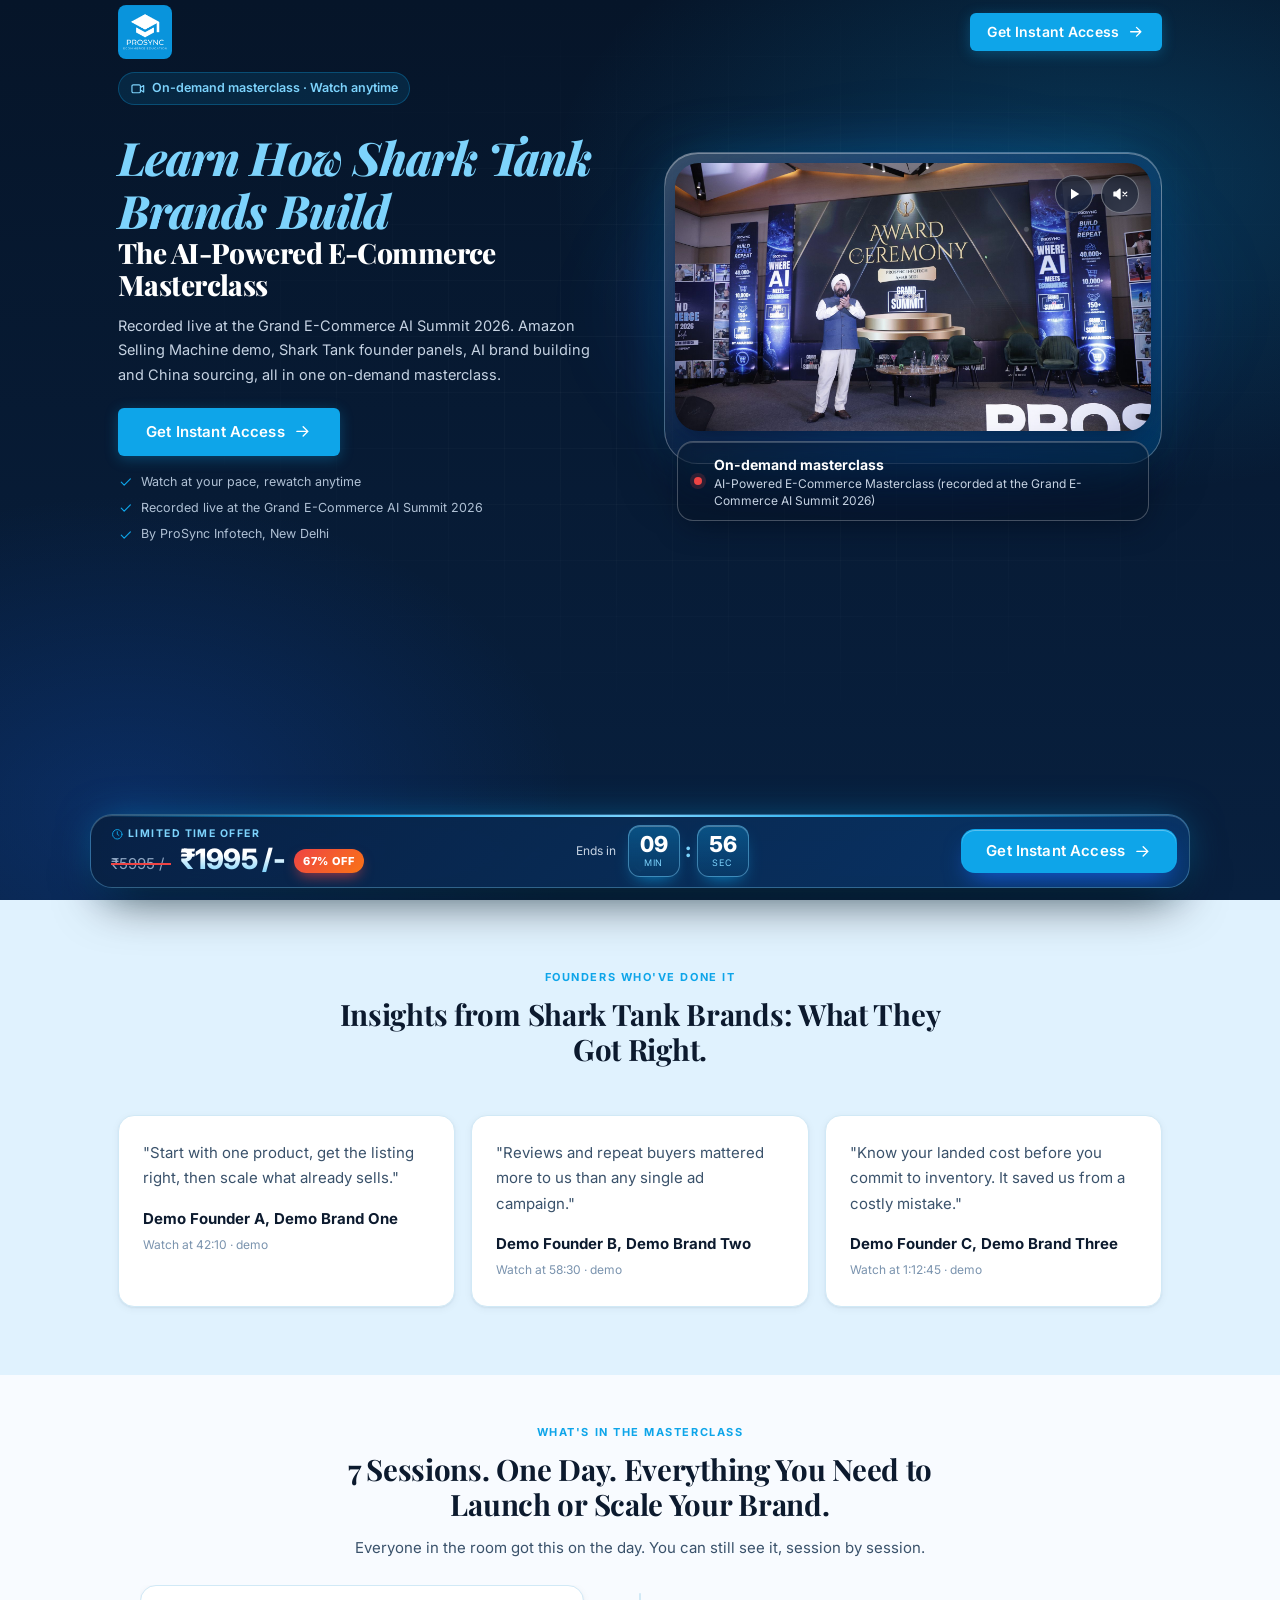
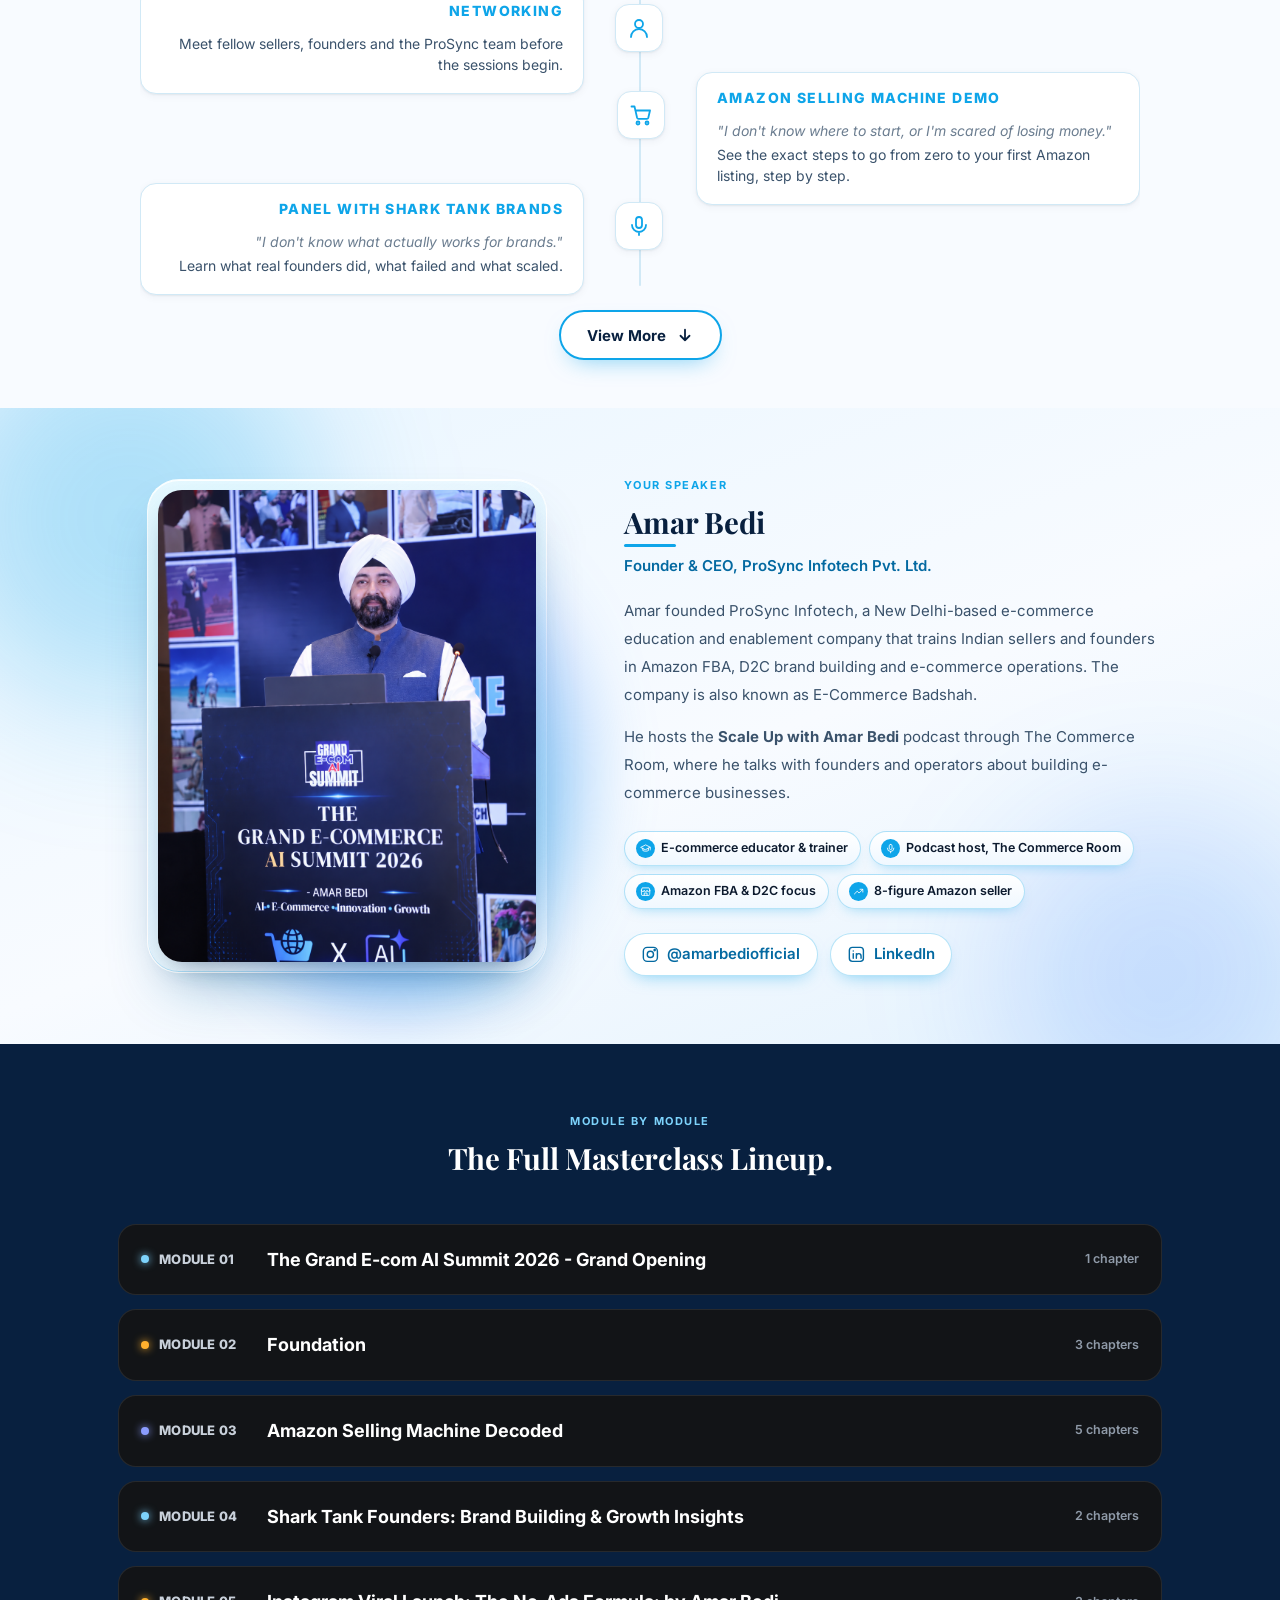
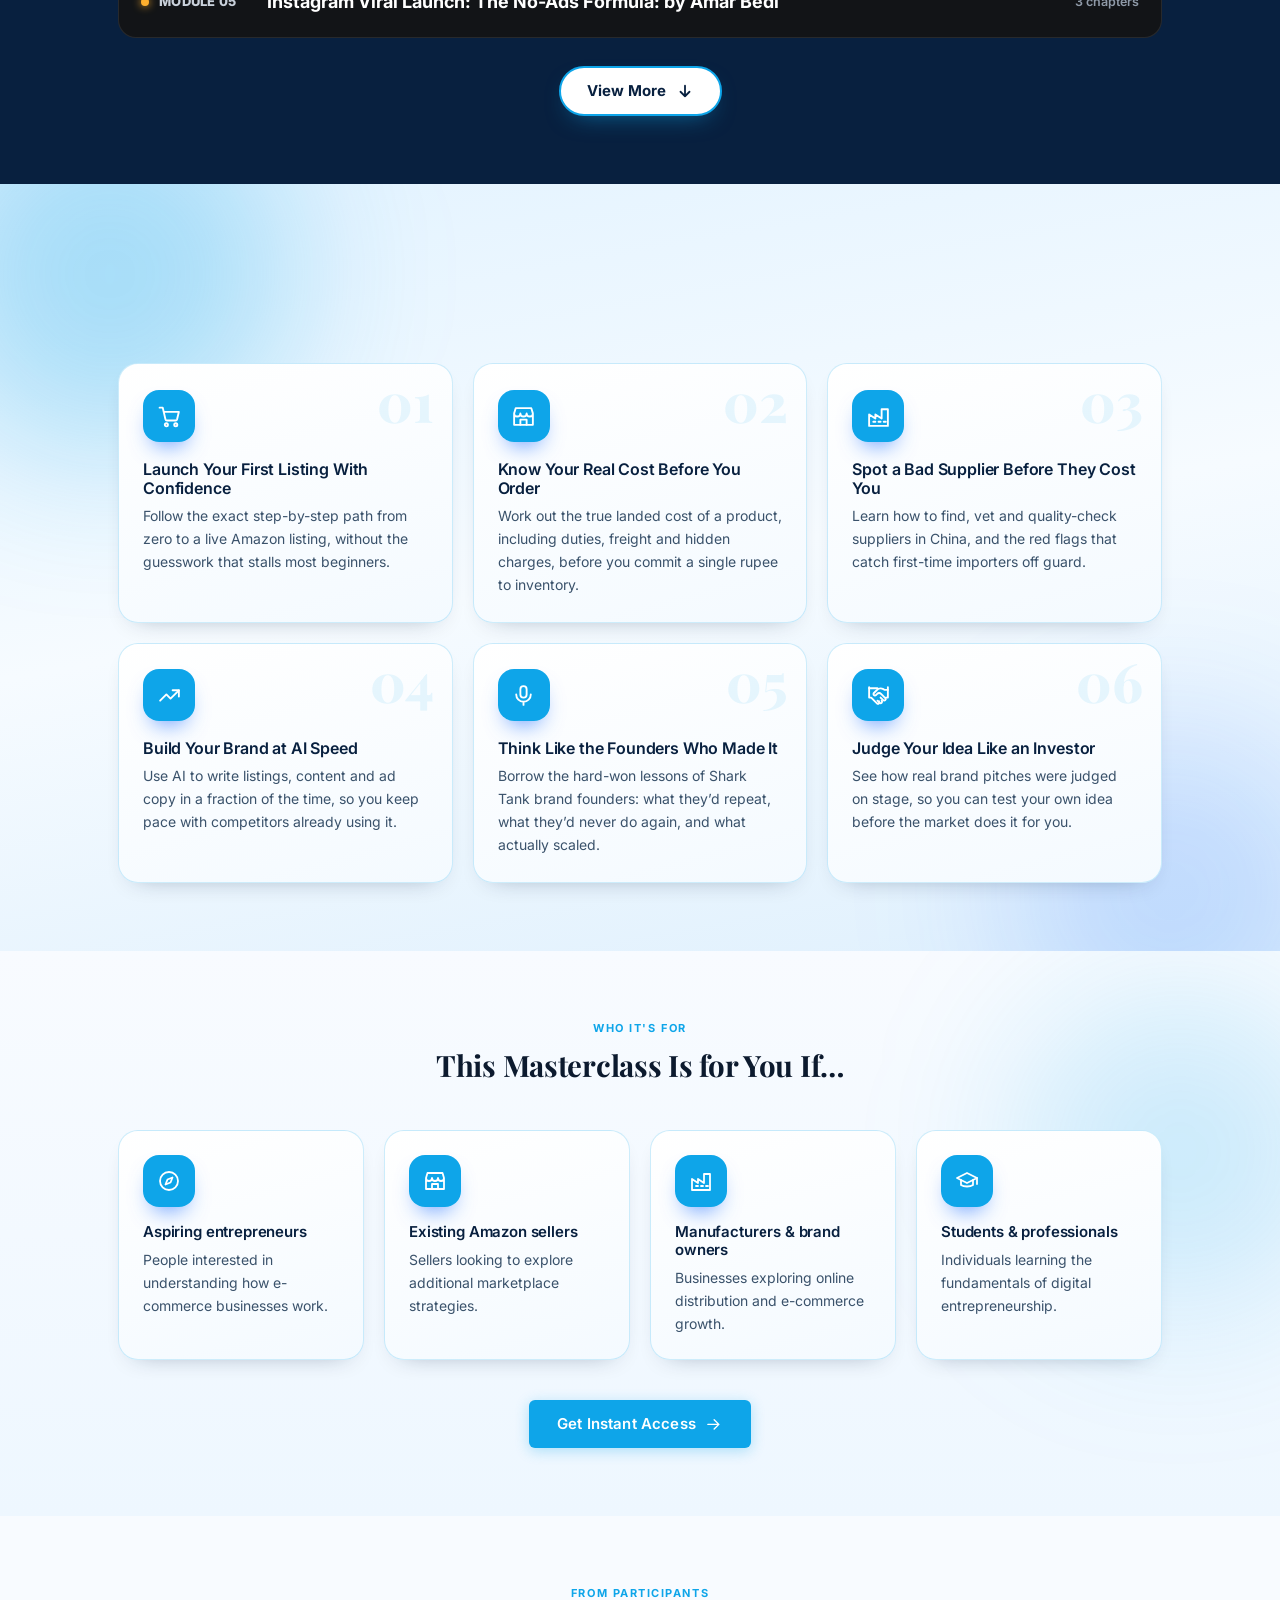
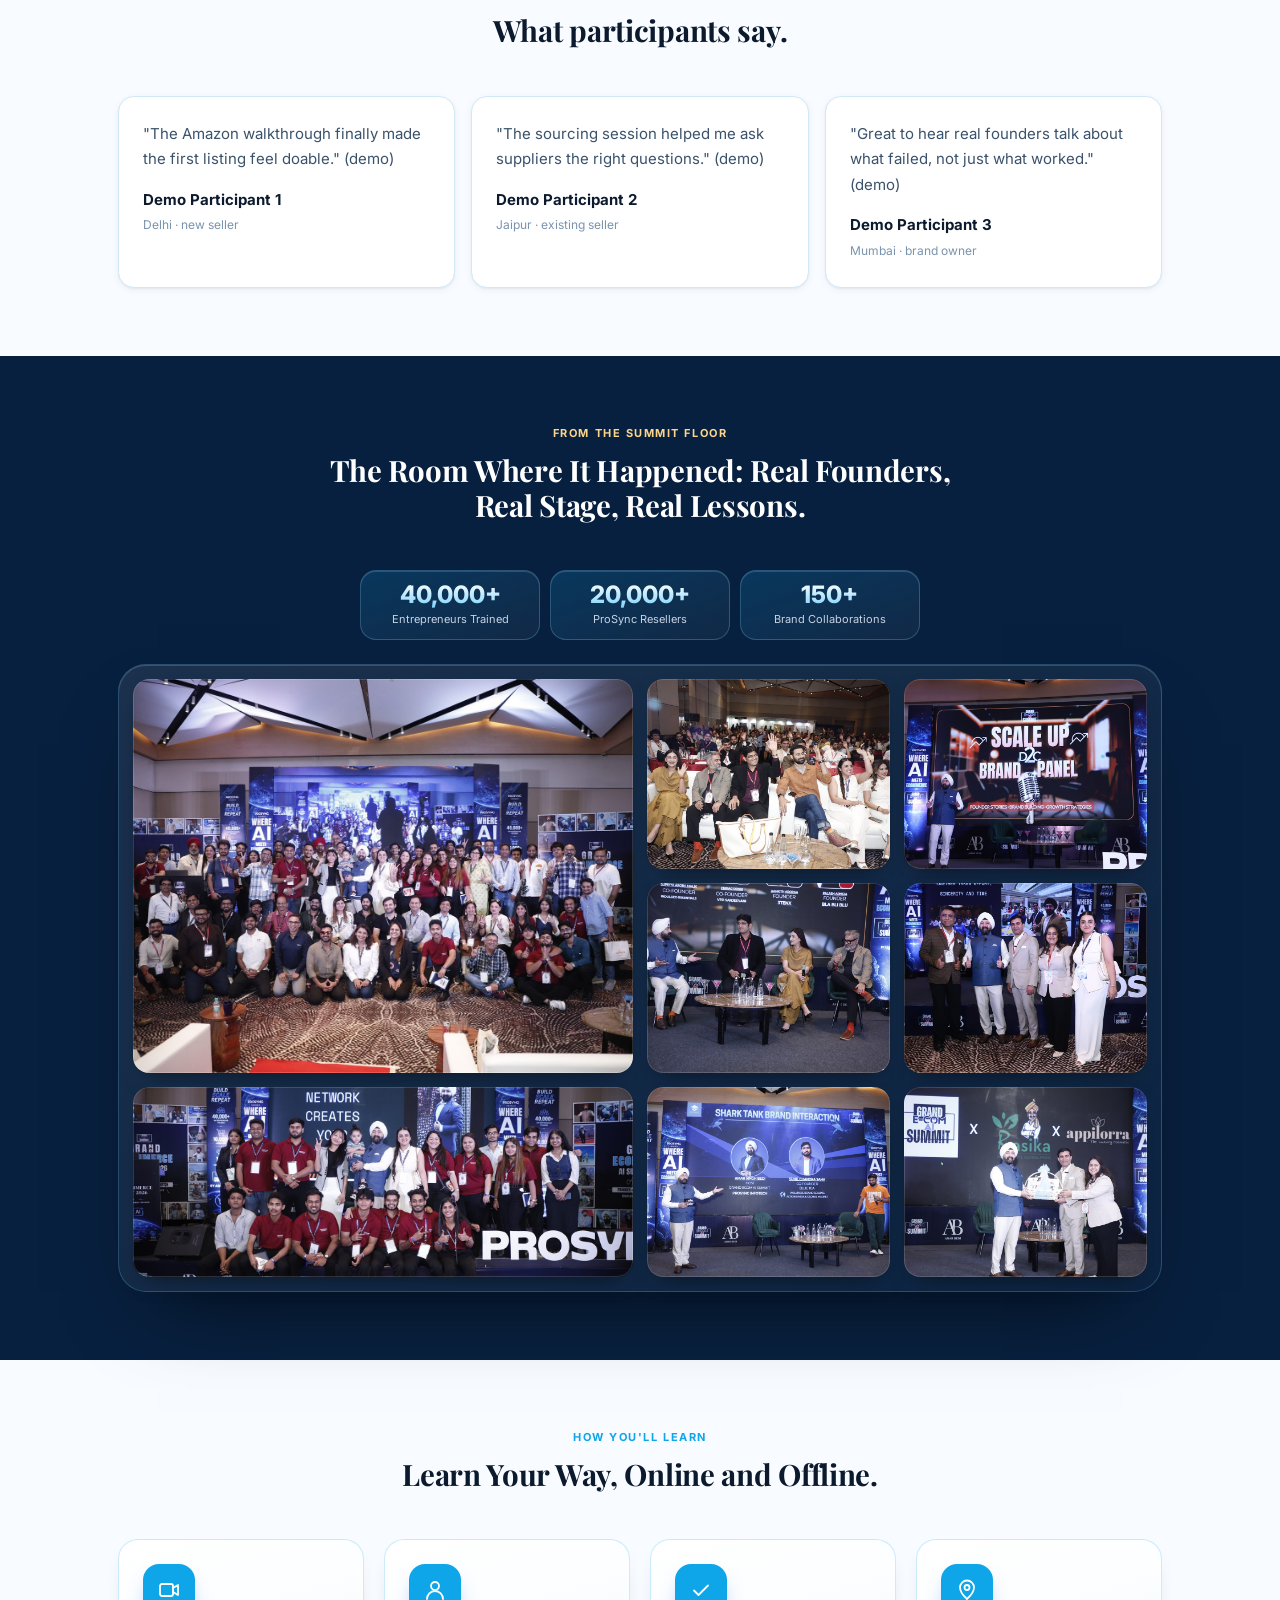
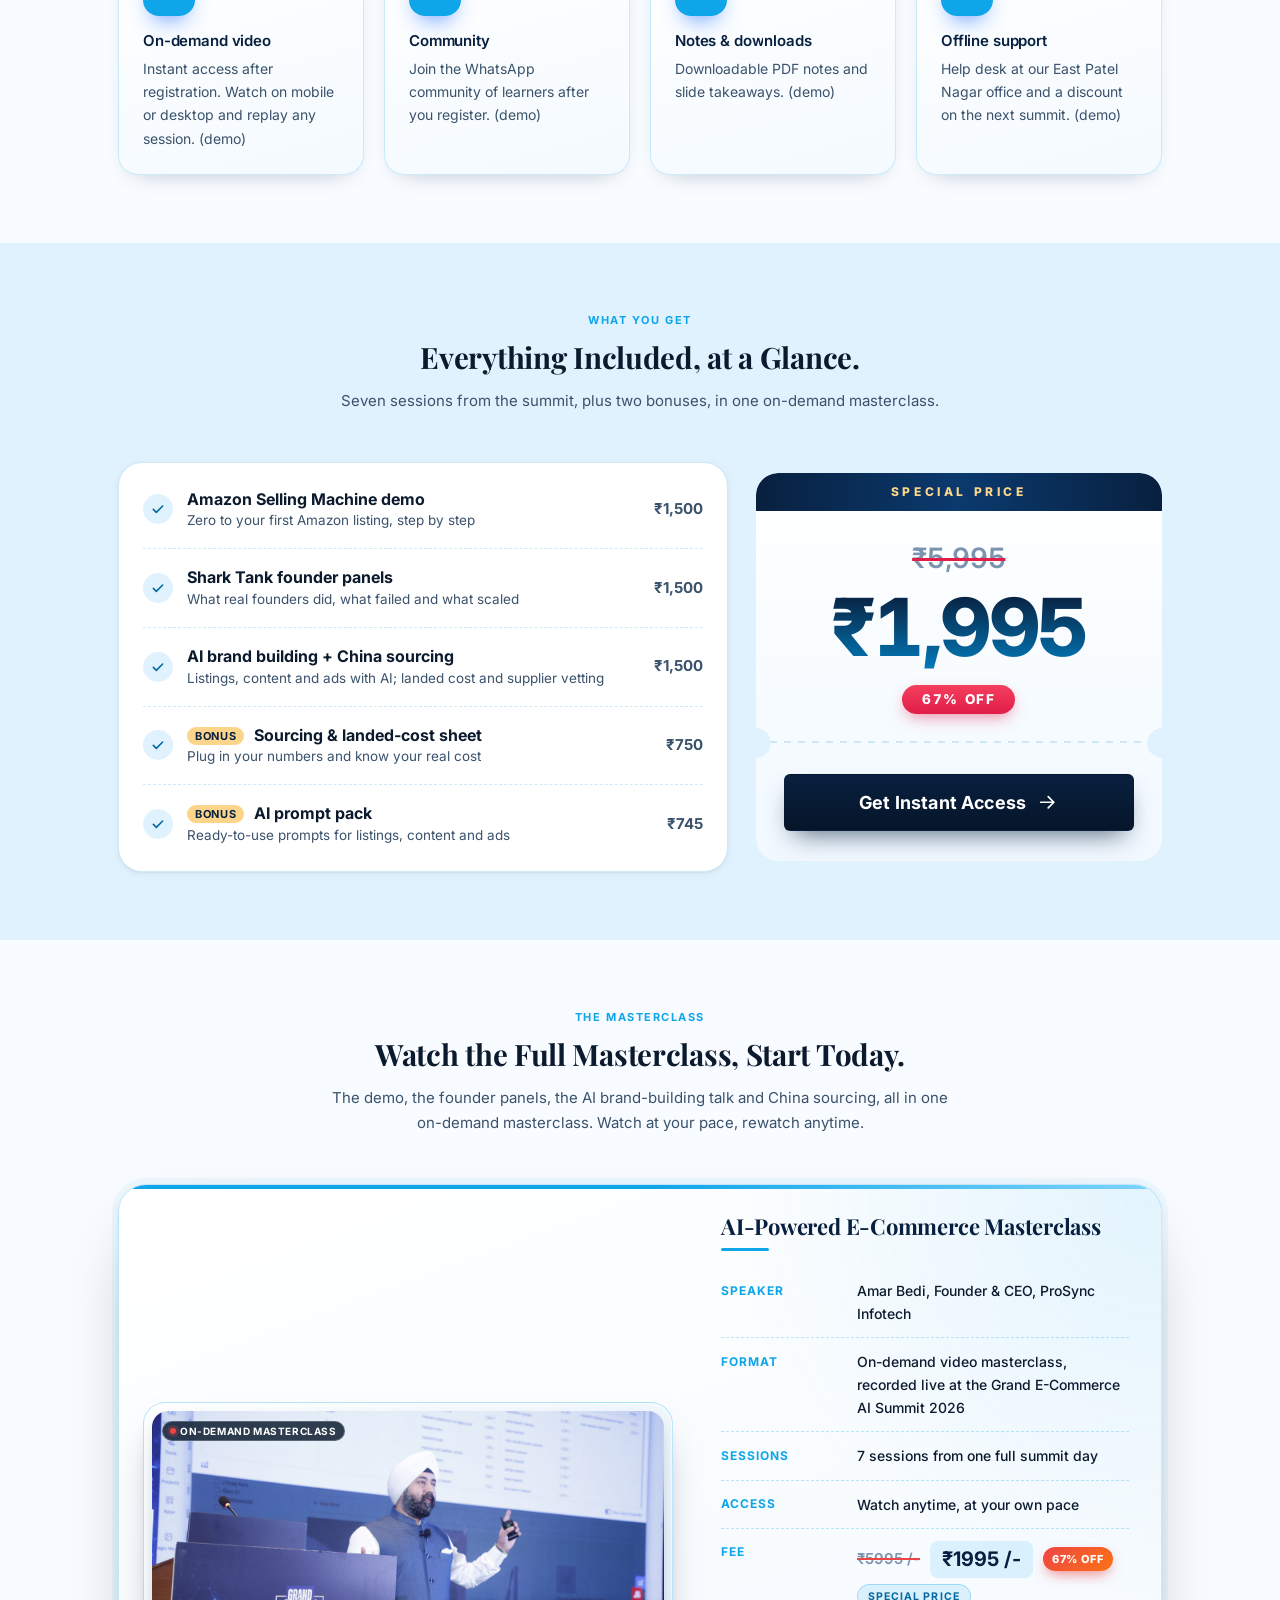
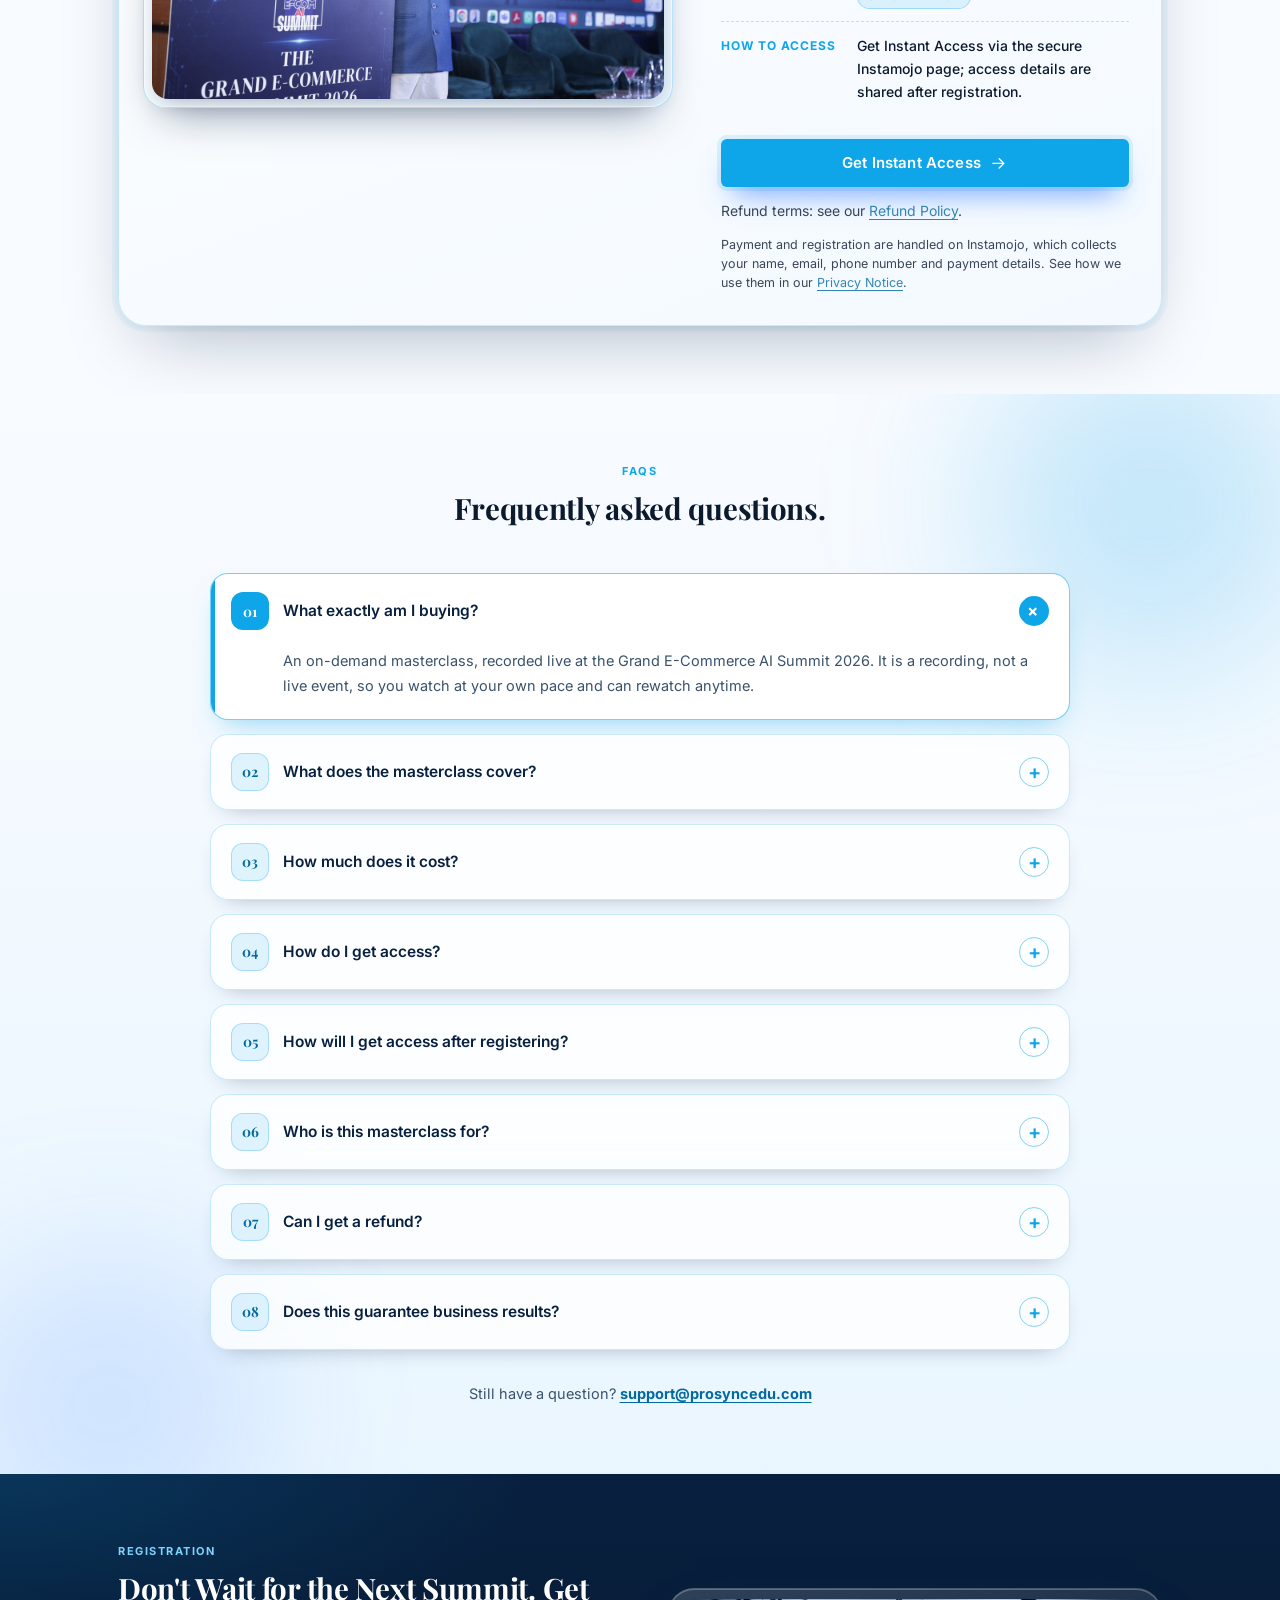
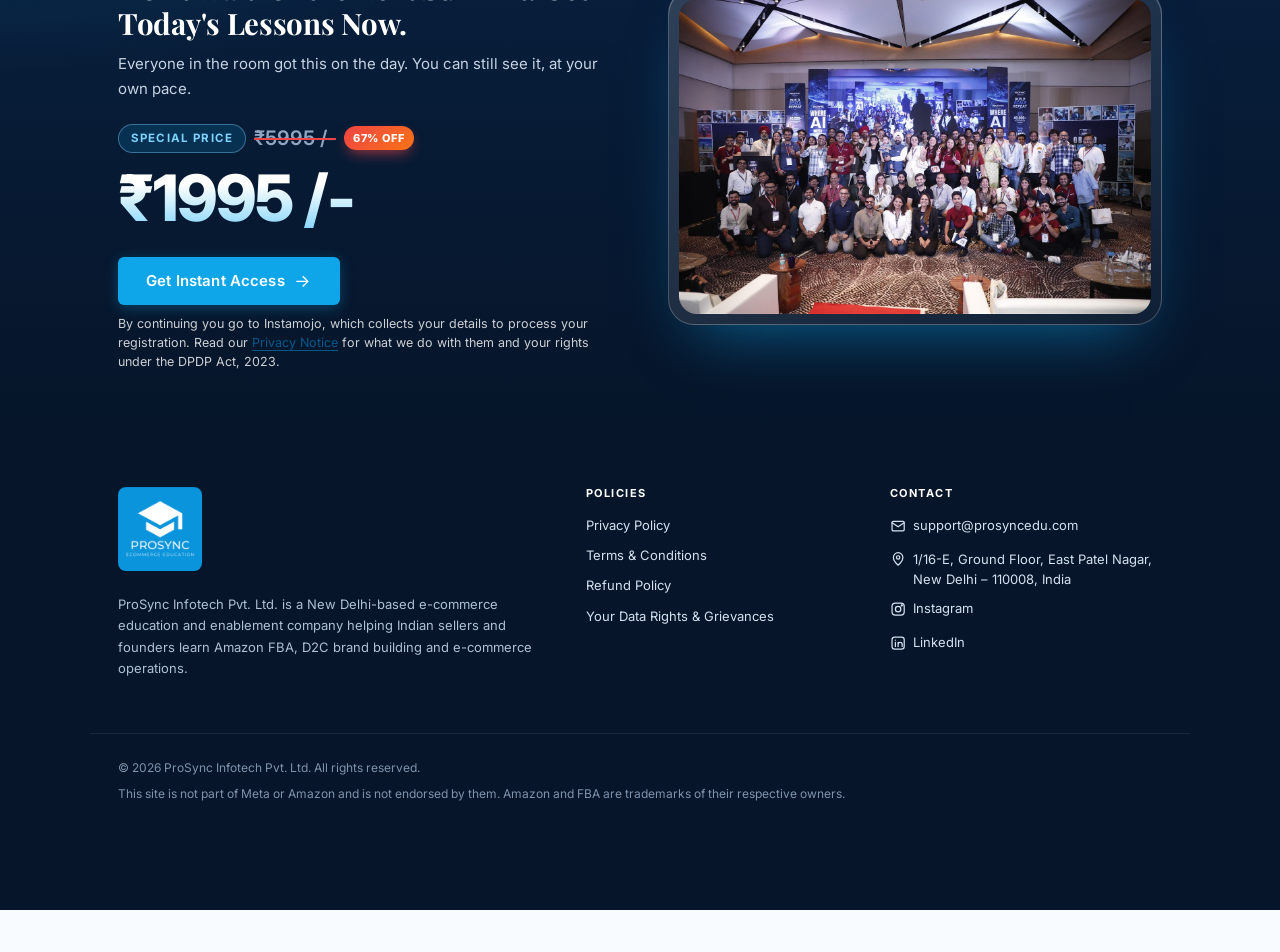
==== commit 0b1d26ee: "DPDP Changes" ====
--- a/index.html
+++ b/index.html
@@ -6,7 +6,10 @@
       name="viewport"
       content="width=device-width, initial-scale=1, viewport-fit=cover"
     />
-    <title>AI-Powered E-Commerce Masterclass | Shark Tank Brands &amp; Amazon | ProSync</title>
+    <title>
+      AI-Powered E-Commerce Masterclass | Shark Tank Brands &amp; Amazon |
+      ProSync
+    </title>
     <meta
       name="description"
       content="On-demand masterclass recorded live at the Grand E-Commerce AI Summit 2026: Amazon Selling Machine demo, Shark Tank founder panels, AI brand building and China sourcing."
@@ -17,7 +20,10 @@
     <!-- Open Graph -->
     <meta property="og:type" content="website" />
     <meta property="og:site_name" content="ProSync Infotech" />
-    <meta property="og:title" content="Learn How Shark Tank Brands Build and Scale on Amazon | ProSync Masterclass" />
+    <meta
+      property="og:title"
+      content="Learn How Shark Tank Brands Build and Scale on Amazon | ProSync Masterclass"
+    />
     <meta
       property="og:description"
       content="Recorded live at the Grand E-Commerce AI Summit 2026. Amazon Selling Machine demo, Shark Tank founder panels, AI brand building and China sourcing, in one on-demand masterclass."
@@ -30,7 +36,10 @@
     <meta property="og:locale" content="en_IN" />
     <!-- Twitter / X -->
     <meta name="twitter:card" content="summary_large_image" />
-    <meta name="twitter:title" content="Learn How Shark Tank Brands Build and Scale on Amazon | ProSync Masterclass" />
+    <meta
+      name="twitter:title"
+      content="Learn How Shark Tank Brands Build and Scale on Amazon | ProSync Masterclass"
+    />
     <meta
       name="twitter:description"
       content="An on-demand AI-powered e-commerce masterclass, recorded live at the Grand E-Commerce AI Summit 2026."
@@ -225,8 +234,8 @@
         <div class="container hero__grid">
           <div class="hero__copy">
             <p class="pill pill--dark">
-              <svg class="ic"><use href="#i-rec" /></svg> On-demand
-              masterclass · Watch anytime
+              <svg class="ic"><use href="#i-rec" /></svg> On-demand masterclass
+              · Watch anytime
             </p>
             <h1 id="hero-title" class="hero__title hero__title--first">
               <span>Learn How Shark Tank Brands Build</span>
@@ -371,24 +380,50 @@
 
       <!-- ================= SHARK TANK BRAND INSIGHTS (hidden until filled; SITE_CONFIG.sections.sharkTank) ================= -->
       <!-- Only use a brand's name, logo and face with their written permission. Avoid wording that implies they endorse the program. -->
-      <section id="sharktank" class="section section--light" aria-labelledby="sharktank-title" data-section="sharkTank" hidden>
+      <section
+        id="sharktank"
+        class="section section--light"
+        aria-labelledby="sharktank-title"
+        data-section="sharkTank"
+        hidden
+      >
         <div class="container">
           <header class="section-head" data-reveal>
             <p class="eyebrow">Founders who've done it</p>
-            <h2 id="sharktank-title">Insights from Shark Tank Brands: What They Got Right.</h2>
+            <h2 id="sharktank-title">
+              Insights from Shark Tank Brands: What They Got Right.
+            </h2>
           </header>
           <div class="grid-3">
             <figure class="quote-card" data-reveal>
-              <blockquote>"Start with one product, get the listing right, then scale what already sells."</blockquote>
-              <figcaption><strong>Demo Founder A, Demo Brand One</strong><span>Watch at 42:10 · demo</span></figcaption>
+              <blockquote>
+                "Start with one product, get the listing right, then scale what
+                already sells."
+              </blockquote>
+              <figcaption>
+                <strong>Demo Founder A, Demo Brand One</strong
+                ><span>Watch at 42:10 · demo</span>
+              </figcaption>
             </figure>
             <figure class="quote-card" data-reveal>
-              <blockquote>"Reviews and repeat buyers mattered more to us than any single ad campaign."</blockquote>
-              <figcaption><strong>Demo Founder B, Demo Brand Two</strong><span>Watch at 58:30 · demo</span></figcaption>
+              <blockquote>
+                "Reviews and repeat buyers mattered more to us than any single
+                ad campaign."
+              </blockquote>
+              <figcaption>
+                <strong>Demo Founder B, Demo Brand Two</strong
+                ><span>Watch at 58:30 · demo</span>
+              </figcaption>
             </figure>
             <figure class="quote-card" data-reveal>
-              <blockquote>"Know your landed cost before you commit to inventory. It saved us from a costly mistake."</blockquote>
-              <figcaption><strong>Demo Founder C, Demo Brand Three</strong><span>Watch at 1:12:45 · demo</span></figcaption>
+              <blockquote>
+                "Know your landed cost before you commit to inventory. It saved
+                us from a costly mistake."
+              </blockquote>
+              <figcaption>
+                <strong>Demo Founder C, Demo Brand Three</strong
+                ><span>Watch at 1:12:45 · demo</span>
+              </figcaption>
             </figure>
           </div>
         </div>
@@ -475,8 +510,8 @@
                     "Competitors are moving faster than me."
                   </p>
                   <p>
-                    Use AI to write your listings, content and ads in a
-                    fraction of the time.
+                    Use AI to write your listings, content and ads in a fraction
+                    of the time.
                   </p>
                 </div>
               </li>
@@ -597,8 +632,7 @@
                 href="#"
                 target="_blank"
                 rel="noopener"
-                ><svg class="ic"><use href="#i-linkedin" /></svg>
-                LinkedIn</a
+                ><svg class="ic"><use href="#i-linkedin" /></svg> LinkedIn</a
               >
             </div>
           </div>
@@ -620,7 +654,9 @@
           <ol class="lineup">
             <li class="lineup__row" data-reveal>
               <span class="lineup__time">Module 01</span>
-              <span class="lineup__title">The Grand E-com AI Summit 2026 - Grand Opening</span>
+              <span class="lineup__title"
+                >The Grand E-com AI Summit 2026 - Grand Opening</span
+              >
               <span class="lineup__meta">1 chapter</span>
             </li>
             <li class="lineup__row" data-reveal>
@@ -635,12 +671,16 @@
             </li>
             <li class="lineup__row" data-reveal>
               <span class="lineup__time">Module 04</span>
-              <span class="lineup__title">Shark Tank Founders: Brand Building &amp; Growth Insights</span>
+              <span class="lineup__title"
+                >Shark Tank Founders: Brand Building &amp; Growth Insights</span
+              >
               <span class="lineup__meta">2 chapters</span>
             </li>
             <li class="lineup__row" data-reveal>
               <span class="lineup__time">Module 05</span>
-              <span class="lineup__title">Instagram Viral Launch: The No-Ads Formula: by Amar Bedi</span>
+              <span class="lineup__title"
+                >Instagram Viral Launch: The No-Ads Formula: by Amar Bedi</span
+              >
               <span class="lineup__meta">3 chapters</span>
             </li>
           </ol>
@@ -649,27 +689,38 @@
               <ol class="lineup lineup--more" start="6">
                 <li class="lineup__row">
                   <span class="lineup__time">Module 06</span>
-                  <span class="lineup__title">The Invisible Product Funnel: Beyond One-Time Sales</span>
+                  <span class="lineup__title"
+                    >The Invisible Product Funnel: Beyond One-Time Sales</span
+                  >
                   <span class="lineup__meta">2 chapters</span>
                 </li>
                 <li class="lineup__row">
                   <span class="lineup__time">Module 07</span>
-                  <span class="lineup__title">MarketBaaz Brand Forge - AI-Powered Brand Building</span>
+                  <span class="lineup__title"
+                    >MarketBaaz Brand Forge - AI-Powered Brand Building</span
+                  >
                   <span class="lineup__meta">2 chapters</span>
                 </li>
                 <li class="lineup__row">
                   <span class="lineup__time">Module 08</span>
-                  <span class="lineup__title">China Sourcing with Amar Bedi</span>
+                  <span class="lineup__title"
+                    >China Sourcing with Amar Bedi</span
+                  >
                   <span class="lineup__meta">1 chapter</span>
                 </li>
                 <li class="lineup__row">
                   <span class="lineup__time">Module 09</span>
-                  <span class="lineup__title">Scale Up Podcast - D2C Panel: Inside the Minds of Brand Founders</span>
+                  <span class="lineup__title"
+                    >Scale Up Podcast - D2C Panel: Inside the Minds of Brand
+                    Founders</span
+                  >
                   <span class="lineup__meta">1 chapter</span>
                 </li>
                 <li class="lineup__row">
                   <span class="lineup__time">Module 10</span>
-                  <span class="lineup__title">The Success Spotlight: Stories &amp; Recognition</span>
+                  <span class="lineup__title"
+                    >The Success Spotlight: Stories &amp; Recognition</span
+                  >
                   <span class="lineup__meta">4 chapters</span>
                 </li>
                 <li class="lineup__row">
@@ -689,7 +740,9 @@
               aria-controls="lineup-more"
             >
               <span class="lineup-toggle__label">View More</span>
-              <svg class="ic" viewBox="0 0 24 24" aria-hidden="true"><path d="M12 5v14M6 13l6 6 6-6"/></svg>
+              <svg class="ic" viewBox="0 0 24 24" aria-hidden="true">
+                <path d="M12 5v14M6 13l6 6 6-6" />
+              </svg>
             </button>
           </div>
         </div>
@@ -766,8 +819,8 @@
               ></span>
               <h3>Judge Your Idea Like an Investor</h3>
               <p>
-                See how real brand pitches were judged on stage, so you can
-                test your own idea before the market does it for you.
+                See how real brand pitches were judged on stage, so you can test
+                your own idea before the market does it for you.
               </p>
             </article>
           </div>
@@ -836,7 +889,8 @@
           <div class="grid-3">
             <figure class="quote-card">
               <blockquote>
-                "The Amazon walkthrough finally made the first listing feel doable." (demo)
+                "The Amazon walkthrough finally made the first listing feel
+                doable." (demo)
               </blockquote>
               <figcaption>
                 <strong>Demo Participant 1</strong
@@ -844,15 +898,23 @@
               </figcaption>
             </figure>
             <figure class="quote-card">
-              <blockquote>"The sourcing session helped me ask suppliers the right questions." (demo)</blockquote>
+              <blockquote>
+                "The sourcing session helped me ask suppliers the right
+                questions." (demo)
+              </blockquote>
               <figcaption>
-                <strong>Demo Participant 2</strong><span>Jaipur · existing seller</span>
+                <strong>Demo Participant 2</strong
+                ><span>Jaipur · existing seller</span>
               </figcaption>
             </figure>
             <figure class="quote-card">
-              <blockquote>"Great to hear real founders talk about what failed, not just what worked." (demo)</blockquote>
+              <blockquote>
+                "Great to hear real founders talk about what failed, not just
+                what worked." (demo)
+              </blockquote>
               <figcaption>
-                <strong>Demo Participant 3</strong><span>Mumbai · brand owner</span>
+                <strong>Demo Participant 3</strong
+                ><span>Mumbai · brand owner</span>
               </figcaption>
             </figure>
           </div>
@@ -967,7 +1029,13 @@
 
       <!-- ================= HOW YOU'LL LEARN (hidden until confirmed; SITE_CONFIG.sections.howYoullLearn) ================= -->
       <!-- List only what is actually offered. Delete any card that is not true. -->
-      <section id="how" class="section" aria-labelledby="how-title" data-section="howYoullLearn" hidden>
+      <section
+        id="how"
+        class="section"
+        aria-labelledby="how-title"
+        data-section="howYoullLearn"
+        hidden
+      >
         <div class="container">
           <header class="section-head" data-reveal>
             <p class="eyebrow">How you'll learn</p>
@@ -977,12 +1045,18 @@
             <article class="aud-card" data-reveal>
               <svg class="ic"><use href="#i-rec" /></svg>
               <h3>On-demand video</h3>
-              <p>Instant access after registration. Watch on mobile or desktop and replay any session. (demo)</p>
+              <p>
+                Instant access after registration. Watch on mobile or desktop
+                and replay any session. (demo)
+              </p>
             </article>
             <article class="aud-card" data-reveal>
               <svg class="ic"><use href="#i-user" /></svg>
               <h3>Community</h3>
-              <p>Join the WhatsApp community of learners after you register. (demo)</p>
+              <p>
+                Join the WhatsApp community of learners after you register.
+                (demo)
+              </p>
             </article>
             <article class="aud-card" data-reveal>
               <svg class="ic"><use href="#i-check" /></svg>
@@ -992,7 +1066,10 @@
             <article class="aud-card" data-reveal>
               <svg class="ic"><use href="#i-pin" /></svg>
               <h3>Offline support</h3>
-              <p>Help desk at our East Patel Nagar office and a discount on the next summit. (demo)</p>
+              <p>
+                Help desk at our East Patel Nagar office and a discount on the
+                next summit. (demo)
+              </p>
             </article>
           </div>
         </div>
@@ -1000,38 +1077,86 @@
 
       <!-- ================= VALUE STACK, BONUSES & GUARANTEE (hidden until figures are real; SITE_CONFIG.sections.valueStack) ================= -->
       <!-- Keep every rupee figure honest. Remove bonuses or the guarantee if they are not offered. -->
-      <section id="value" class="section section--light" aria-labelledby="value-title" data-section="valueStack" hidden>
+      <section
+        id="value"
+        class="section section--light"
+        aria-labelledby="value-title"
+        data-section="valueStack"
+        hidden
+      >
         <div class="container">
           <header class="section-head" data-reveal>
             <p class="eyebrow">What you get</p>
             <h2 id="value-title">Everything Included, at a Glance.</h2>
-            <p>Seven sessions from the summit, plus two bonuses, in one on-demand masterclass.</p>
+            <p>
+              Seven sessions from the summit, plus two bonuses, in one on-demand
+              masterclass.
+            </p>
           </header>
           <div class="vs" data-reveal>
             <ul class="vs__list" aria-label="What is included">
               <li>
-                <span class="vs__tick"><svg class="ic"><use href="#i-check" /></svg></span>
-                <span class="vs__name"><strong>Amazon Selling Machine demo</strong><small>Zero to your first Amazon listing, step by step</small></span>
+                <span class="vs__tick"
+                  ><svg class="ic"><use href="#i-check" /></svg
+                ></span>
+                <span class="vs__name"
+                  ><strong>Amazon Selling Machine demo</strong
+                  ><small
+                    >Zero to your first Amazon listing, step by step</small
+                  ></span
+                >
                 <span class="vs__val">₹1,500</span>
               </li>
               <li>
-                <span class="vs__tick"><svg class="ic"><use href="#i-check" /></svg></span>
-                <span class="vs__name"><strong>Shark Tank founder panels</strong><small>What real founders did, what failed and what scaled</small></span>
+                <span class="vs__tick"
+                  ><svg class="ic"><use href="#i-check" /></svg
+                ></span>
+                <span class="vs__name"
+                  ><strong>Shark Tank founder panels</strong
+                  ><small
+                    >What real founders did, what failed and what scaled</small
+                  ></span
+                >
                 <span class="vs__val">₹1,500</span>
               </li>
               <li>
-                <span class="vs__tick"><svg class="ic"><use href="#i-check" /></svg></span>
-                <span class="vs__name"><strong>AI brand building + China sourcing</strong><small>Listings, content and ads with AI; landed cost and supplier vetting</small></span>
+                <span class="vs__tick"
+                  ><svg class="ic"><use href="#i-check" /></svg
+                ></span>
+                <span class="vs__name"
+                  ><strong>AI brand building + China sourcing</strong
+                  ><small
+                    >Listings, content and ads with AI; landed cost and supplier
+                    vetting</small
+                  ></span
+                >
                 <span class="vs__val">₹1,500</span>
               </li>
               <li class="vs__bonus">
-                <span class="vs__tick"><svg class="ic"><use href="#i-check" /></svg></span>
-                <span class="vs__name"><strong><em class="vs__flag">Bonus</em> Sourcing &amp; landed-cost sheet</strong><small>Plug in your numbers and know your real cost</small></span>
+                <span class="vs__tick"
+                  ><svg class="ic"><use href="#i-check" /></svg
+                ></span>
+                <span class="vs__name"
+                  ><strong
+                    ><em class="vs__flag">Bonus</em> Sourcing &amp; landed-cost
+                    sheet</strong
+                  ><small
+                    >Plug in your numbers and know your real cost</small
+                  ></span
+                >
                 <span class="vs__val">₹750</span>
               </li>
               <li class="vs__bonus">
-                <span class="vs__tick"><svg class="ic"><use href="#i-check" /></svg></span>
-                <span class="vs__name"><strong><em class="vs__flag">Bonus</em> AI prompt pack</strong><small>Ready-to-use prompts for listings, content and ads</small></span>
+                <span class="vs__tick"
+                  ><svg class="ic"><use href="#i-check" /></svg
+                ></span>
+                <span class="vs__name"
+                  ><strong
+                    ><em class="vs__flag">Bonus</em> AI prompt pack</strong
+                  ><small
+                    >Ready-to-use prompts for listings, content and ads</small
+                  ></span
+                >
                 <span class="vs__val">₹745</span>
               </li>
             </ul>
@@ -1046,7 +1171,8 @@
                 target="_blank"
                 rel="noopener"
                 >Get Instant Access <svg class="ic"><use href="#i-arrow" /></svg
-              ></a>            </aside>
+              ></a>
+            </aside>
           </div>
         </div>
       </section>
@@ -1058,9 +1184,9 @@
             <p class="eyebrow">The masterclass</p>
             <h2 id="webinar-title">Watch the Full Masterclass, Start Today.</h2>
             <p>
-              The demo, the founder panels, the AI brand-building talk and
-              China sourcing, all in one on-demand masterclass. Watch at your
-              pace, rewatch anytime.
+              The demo, the founder panels, the AI brand-building talk and China
+              sourcing, all in one on-demand masterclass. Watch at your pace,
+              rewatch anytime.
             </p>
           </header>
 
@@ -1135,7 +1261,14 @@
                 >Get Instant Access <svg class="ic"><use href="#i-arrow" /></svg
               ></a>
               <p class="refund-note">
-                Refund terms: see our <a href="refund-policy.html">Refund Policy</a>.
+                Refund terms: see our
+                <a href="refund-policy.html">Refund Policy</a>.
+              </p>
+              <p class="cta-notice">
+                Payment and registration are handled on Instamojo, which
+                collects your name, email, phone number and payment details.
+                See how we use them in our
+                <a href="privacy-policy.html">Privacy Notice</a>.
               </p>
             </div>
           </div>
@@ -1179,9 +1312,9 @@
             <details class="faq-item">
               <summary>How do I get access?</summary>
               <p>
-                Click any <em>Get Instant Access</em> button on this page. It opens the
-                secure Instamojo page, where you complete your registration and
-                payment.
+                Click any <em>Get Instant Access</em> button on this page. It
+                opens the secure Instamojo page, where you complete your
+                registration and payment.
               </p>
             </details>
             <details class="faq-item">
@@ -1213,8 +1346,9 @@
             <details class="faq-item">
               <summary>Does this guarantee business results?</summary>
               <p>
-                No. The masterclass is educational and results vary from person to
-                person. It does not guarantee any business or financial outcome.
+                No. The masterclass is educational and results vary from person
+                to person. It does not guarantee any business or financial
+                outcome.
               </p>
             </details>
           </div>
@@ -1240,8 +1374,8 @@
               Don't Wait for the Next Summit. Get Today's Lessons Now.
             </h2>
             <p class="reg-simple__sub">
-              Everyone in the room got this on the day. You can still see it,
-              at your own pace.
+              Everyone in the room got this on the day. You can still see it, at
+              your own pace.
             </p>
             <span class="offer-seg offer-seg--lg"
               ><span class="offer-seg__tag">Special price</span
@@ -1258,6 +1392,12 @@
               rel="noopener"
               >Get Instant Access <svg class="ic"><use href="#i-arrow" /></svg
             ></a>
+            <p class="cta-notice">
+              By continuing you go to Instamojo, which collects your details to
+              process your registration. Read our
+              <a href="privacy-policy.html">Privacy Notice</a> for what we do
+              with them and your rights under the DPDP Act, 2023.
+            </p>
           </div>
           <figure class="reg-split__media">
             <img
@@ -1270,7 +1410,6 @@
           </figure>
         </div>
       </section>
-
     </main>
 
     <!-- ================= FOOTER ================= -->
@@ -1297,6 +1436,9 @@
             <li><a href="privacy-policy.html">Privacy Policy</a></li>
             <li><a href="terms.html">Terms &amp; Conditions</a></li>
             <li><a href="refund-policy.html">Refund Policy</a></li>
+            <li>
+              <a href="privacy-policy.html#rights">Your Data Rights &amp; Grievances</a>
+            </li>
           </ul>
         </nav>
         <div>
--- a/css/style.css
+++ b/css/style.css
@@ -3296,3 +3296,30 @@
   gap: 0.75rem;
   align-items: center;
 }
+.cta-notice {
+  margin: 10px 0 0;
+  font-size: 12.5px;
+  line-height: 1.5;
+  opacity: 0.8;
+}
+.cta-notice a {
+  text-decoration: underline;
+}
+.legal table {
+  width: 100%;
+  border-collapse: collapse;
+  margin: 0.5rem 0 1rem;
+  font-size: 0.92rem;
+}
+.legal th,
+.legal td {
+  border: 1px solid var(--line);
+  padding: 0.5rem 0.7rem;
+  text-align: left;
+  vertical-align: top;
+  color: var(--muted);
+}
+.legal th {
+  background: var(--light);
+  color: var(--text);
+}
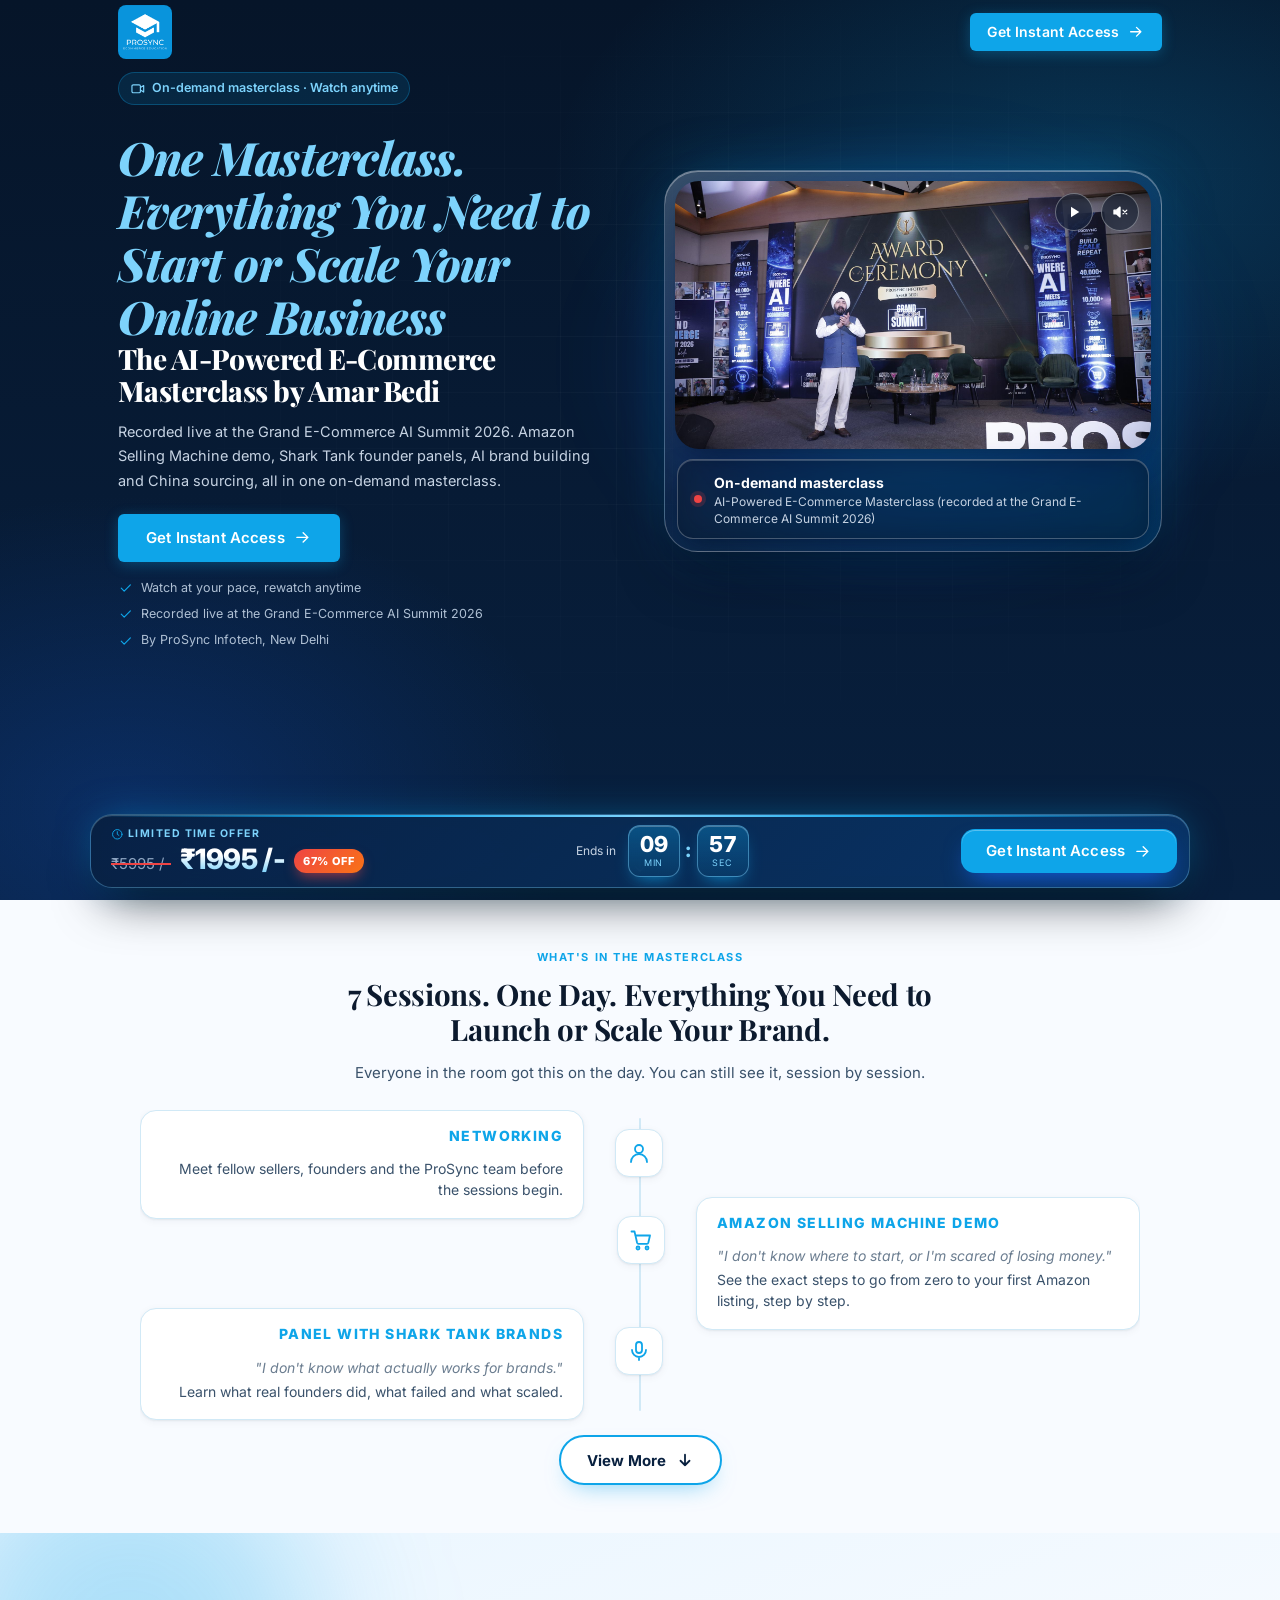
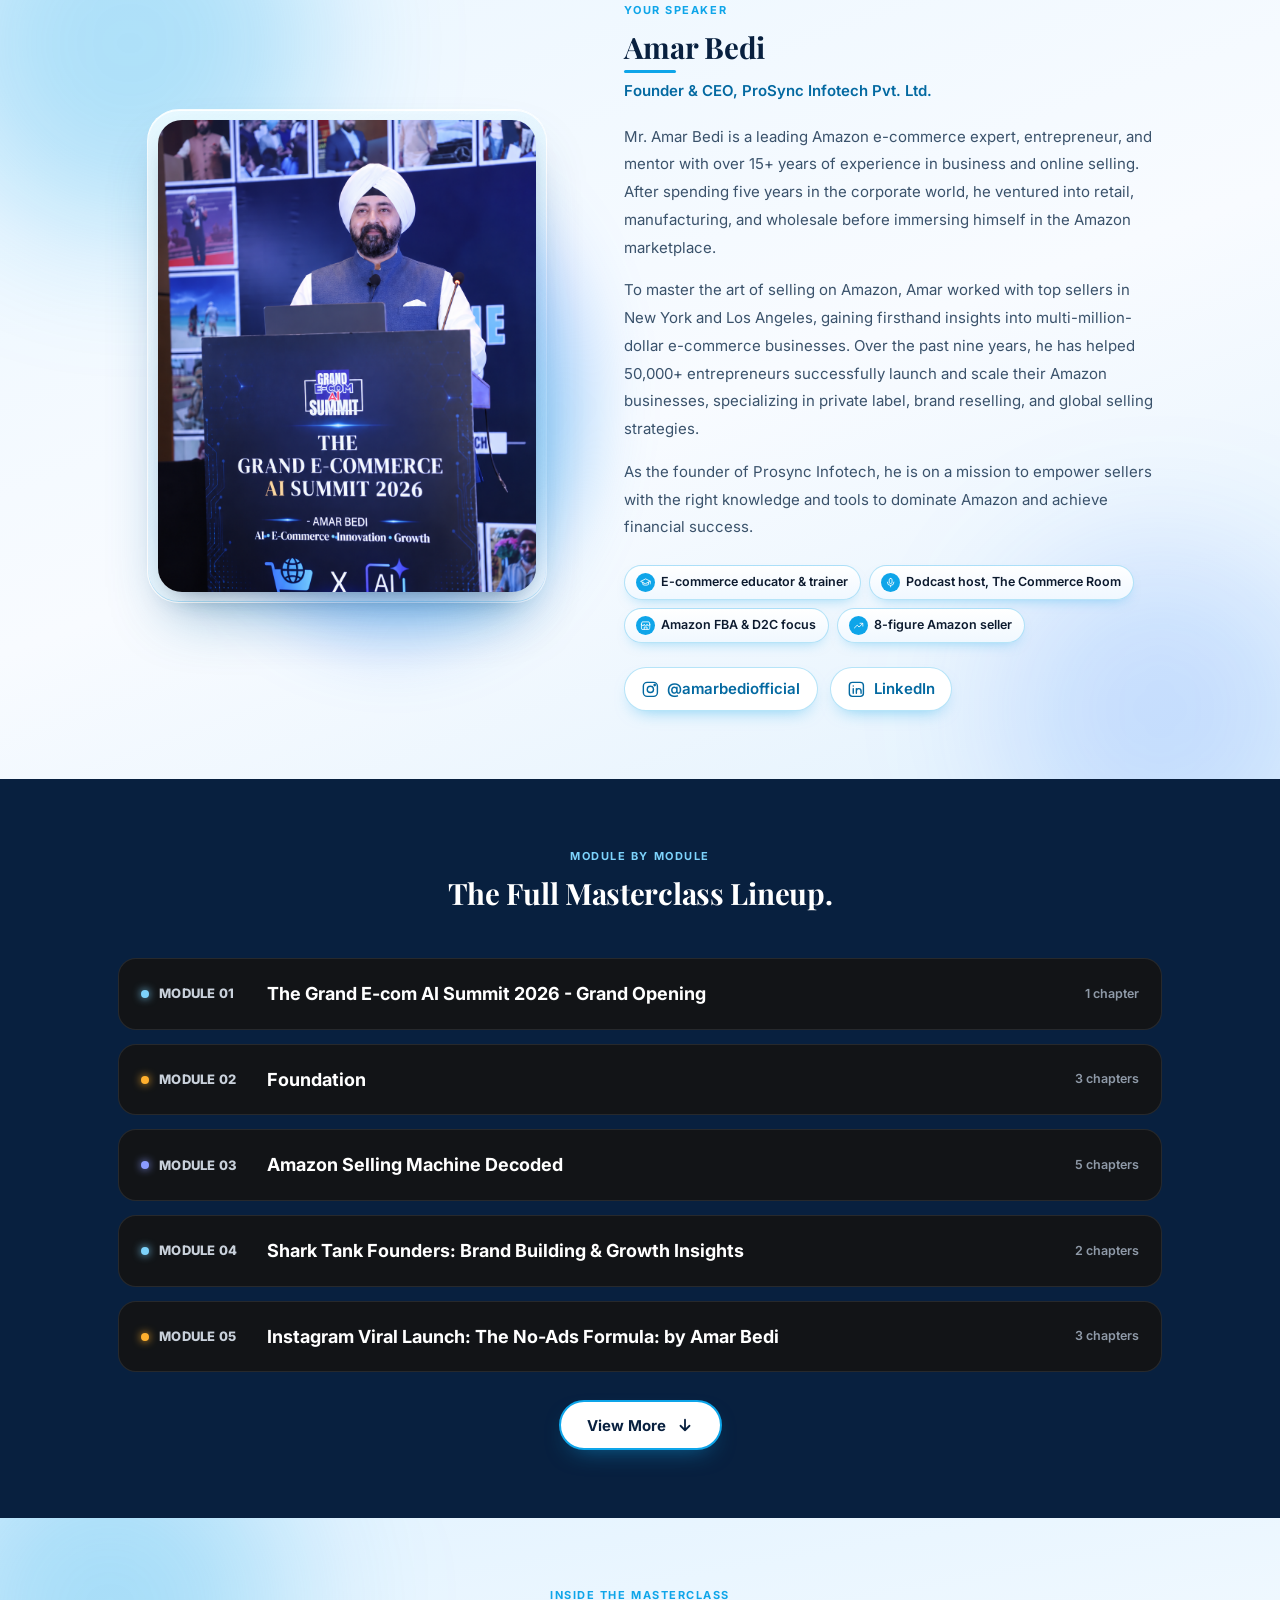
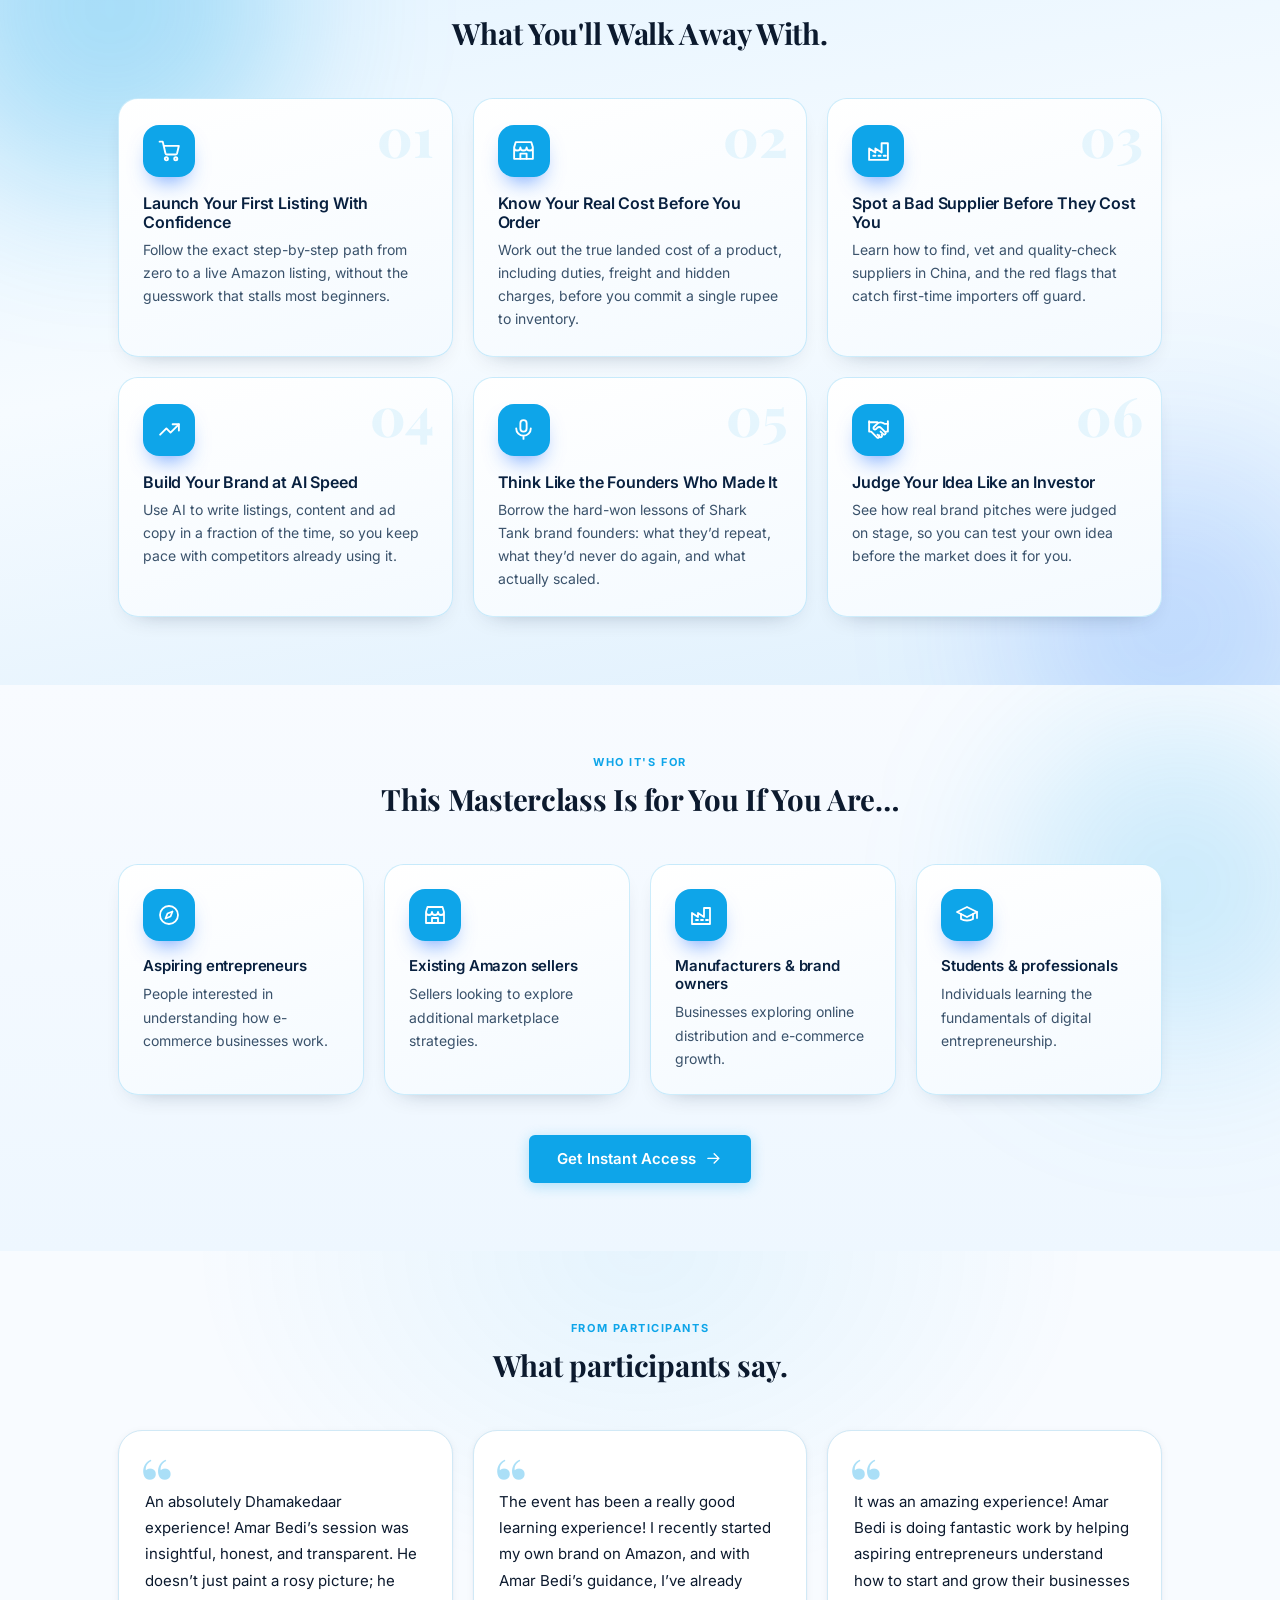
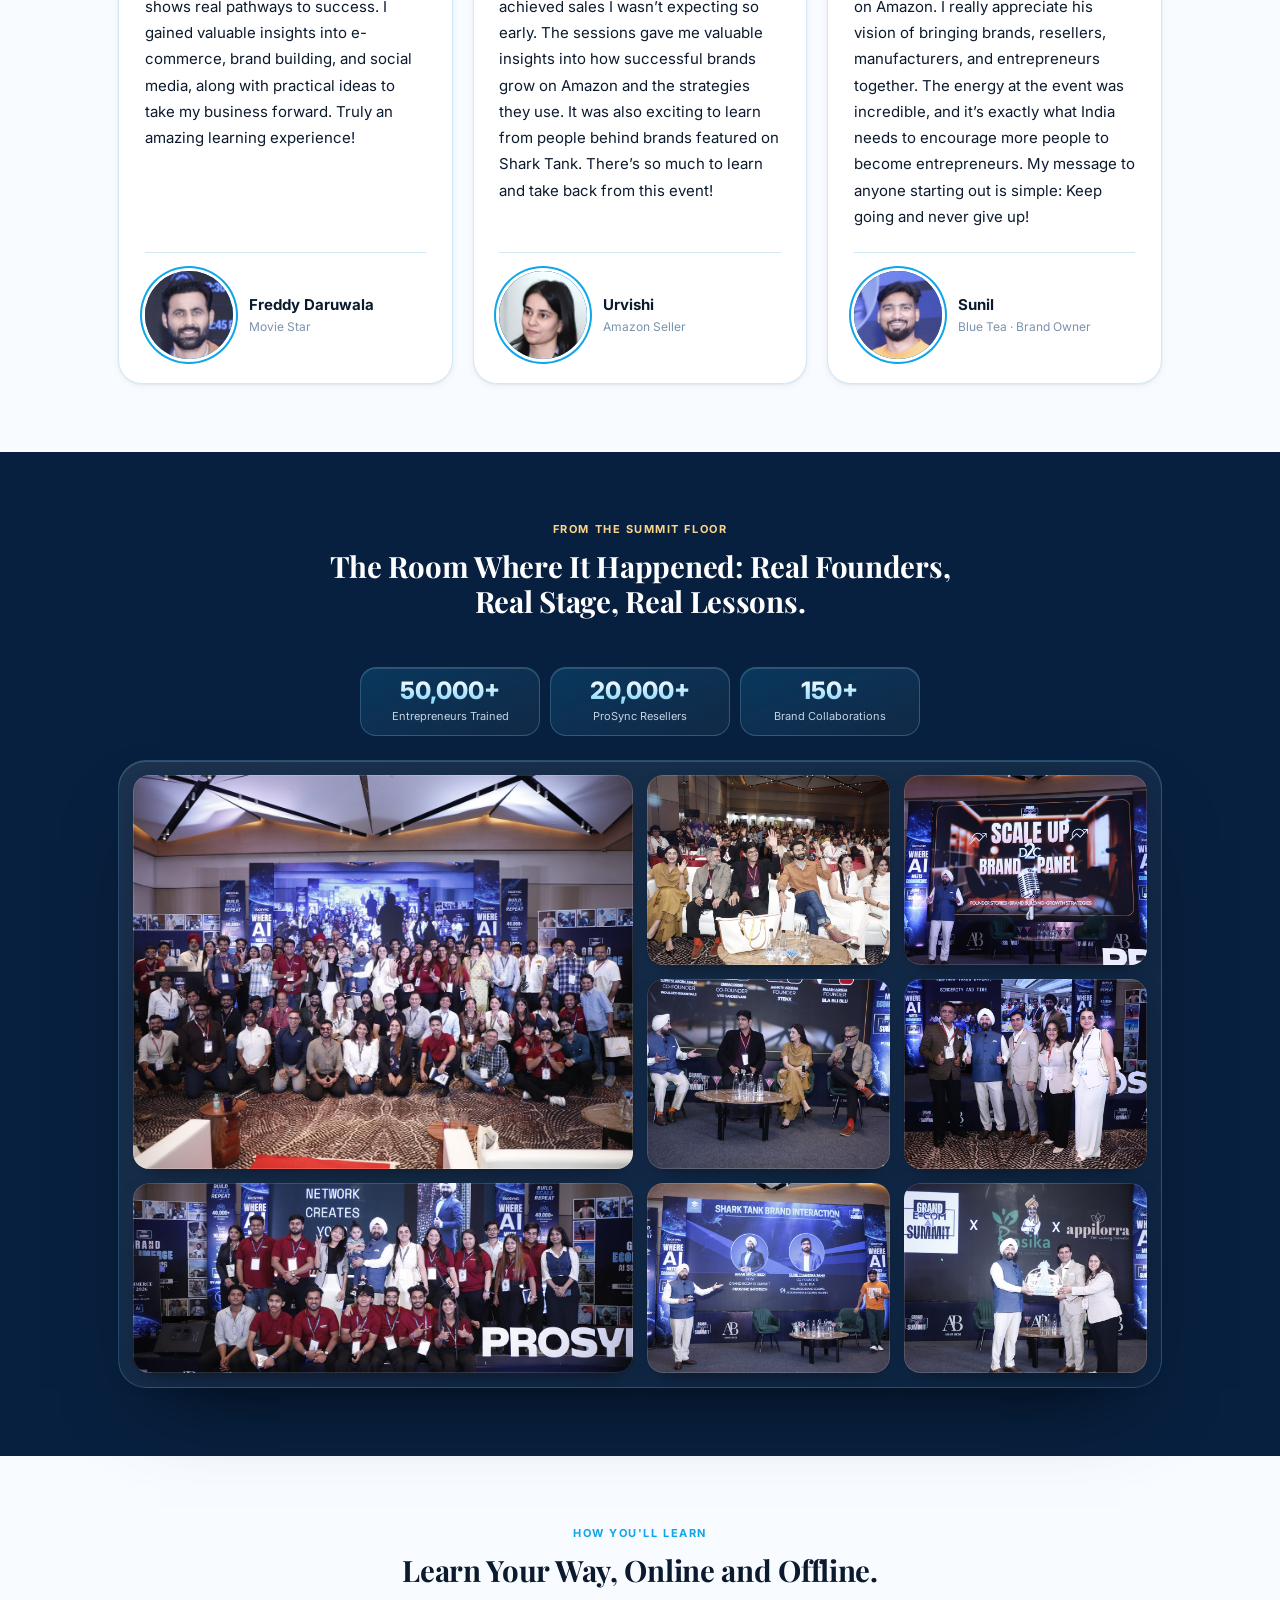
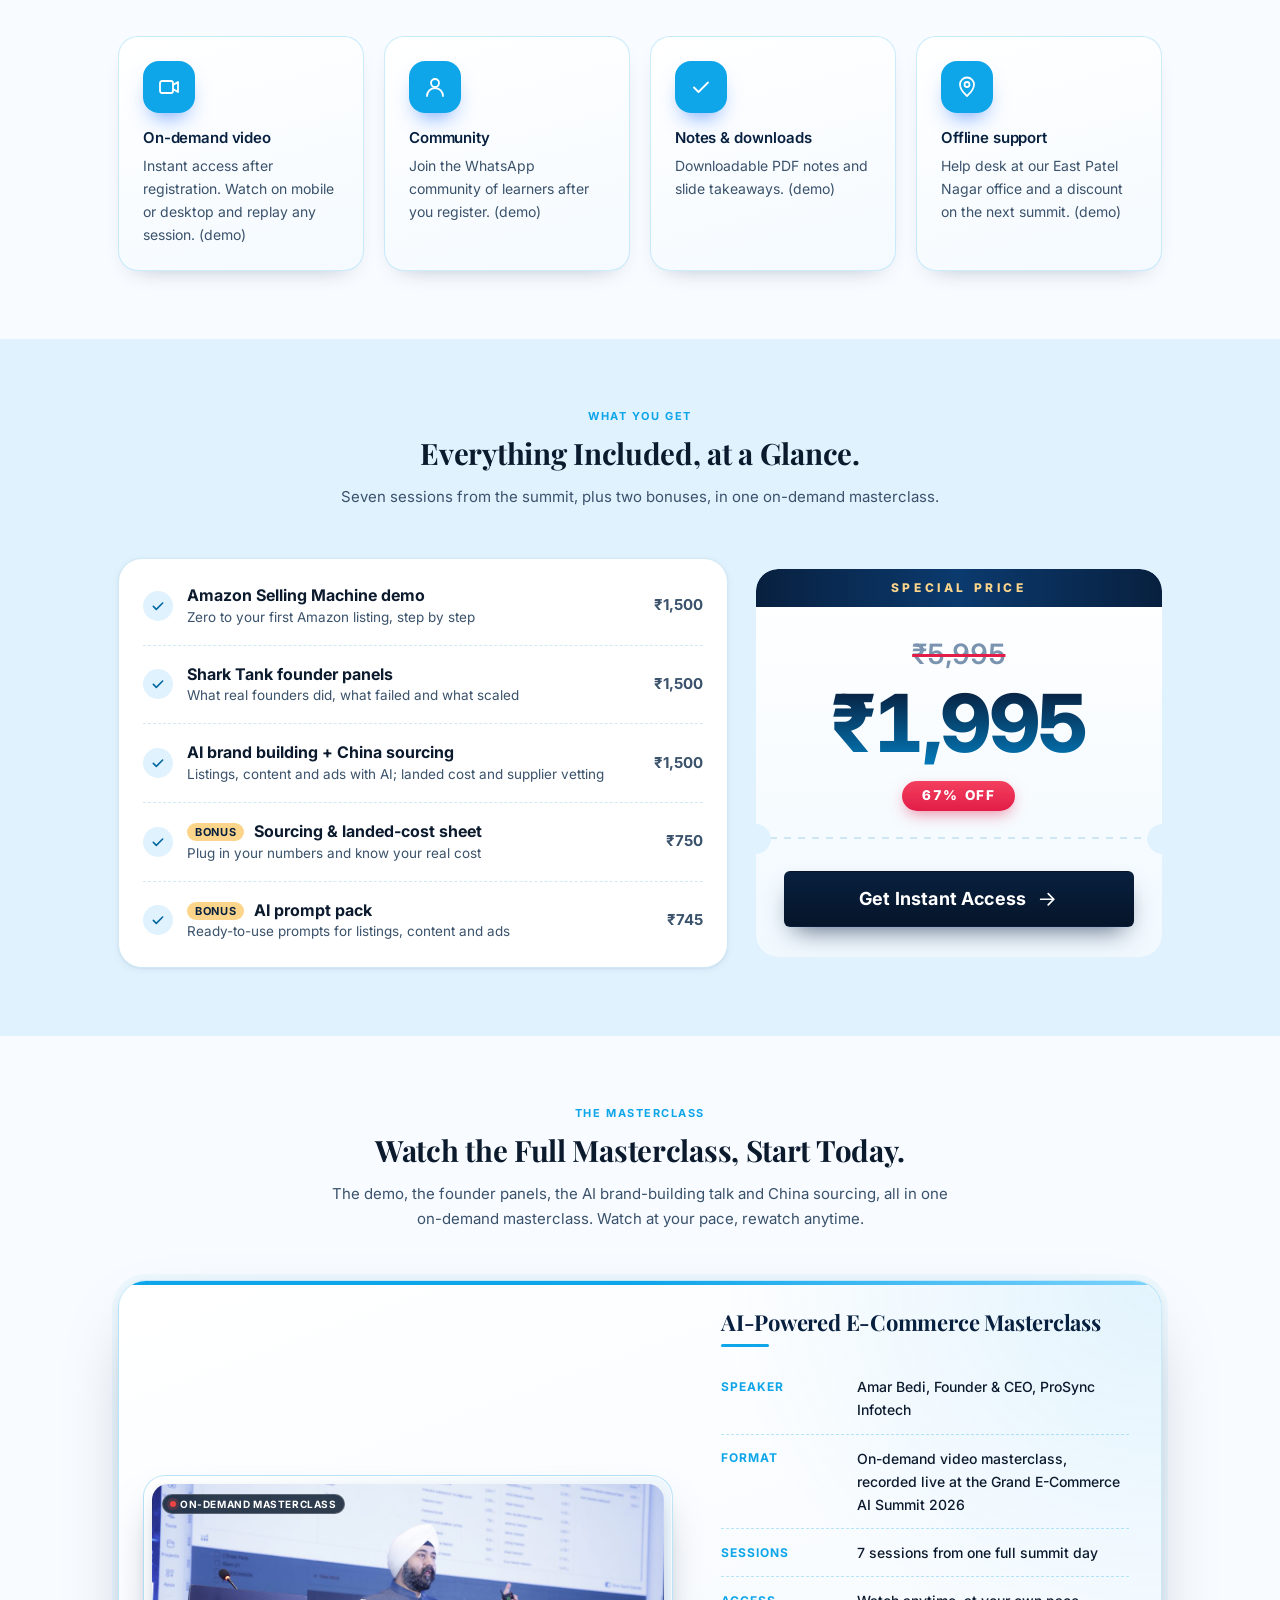
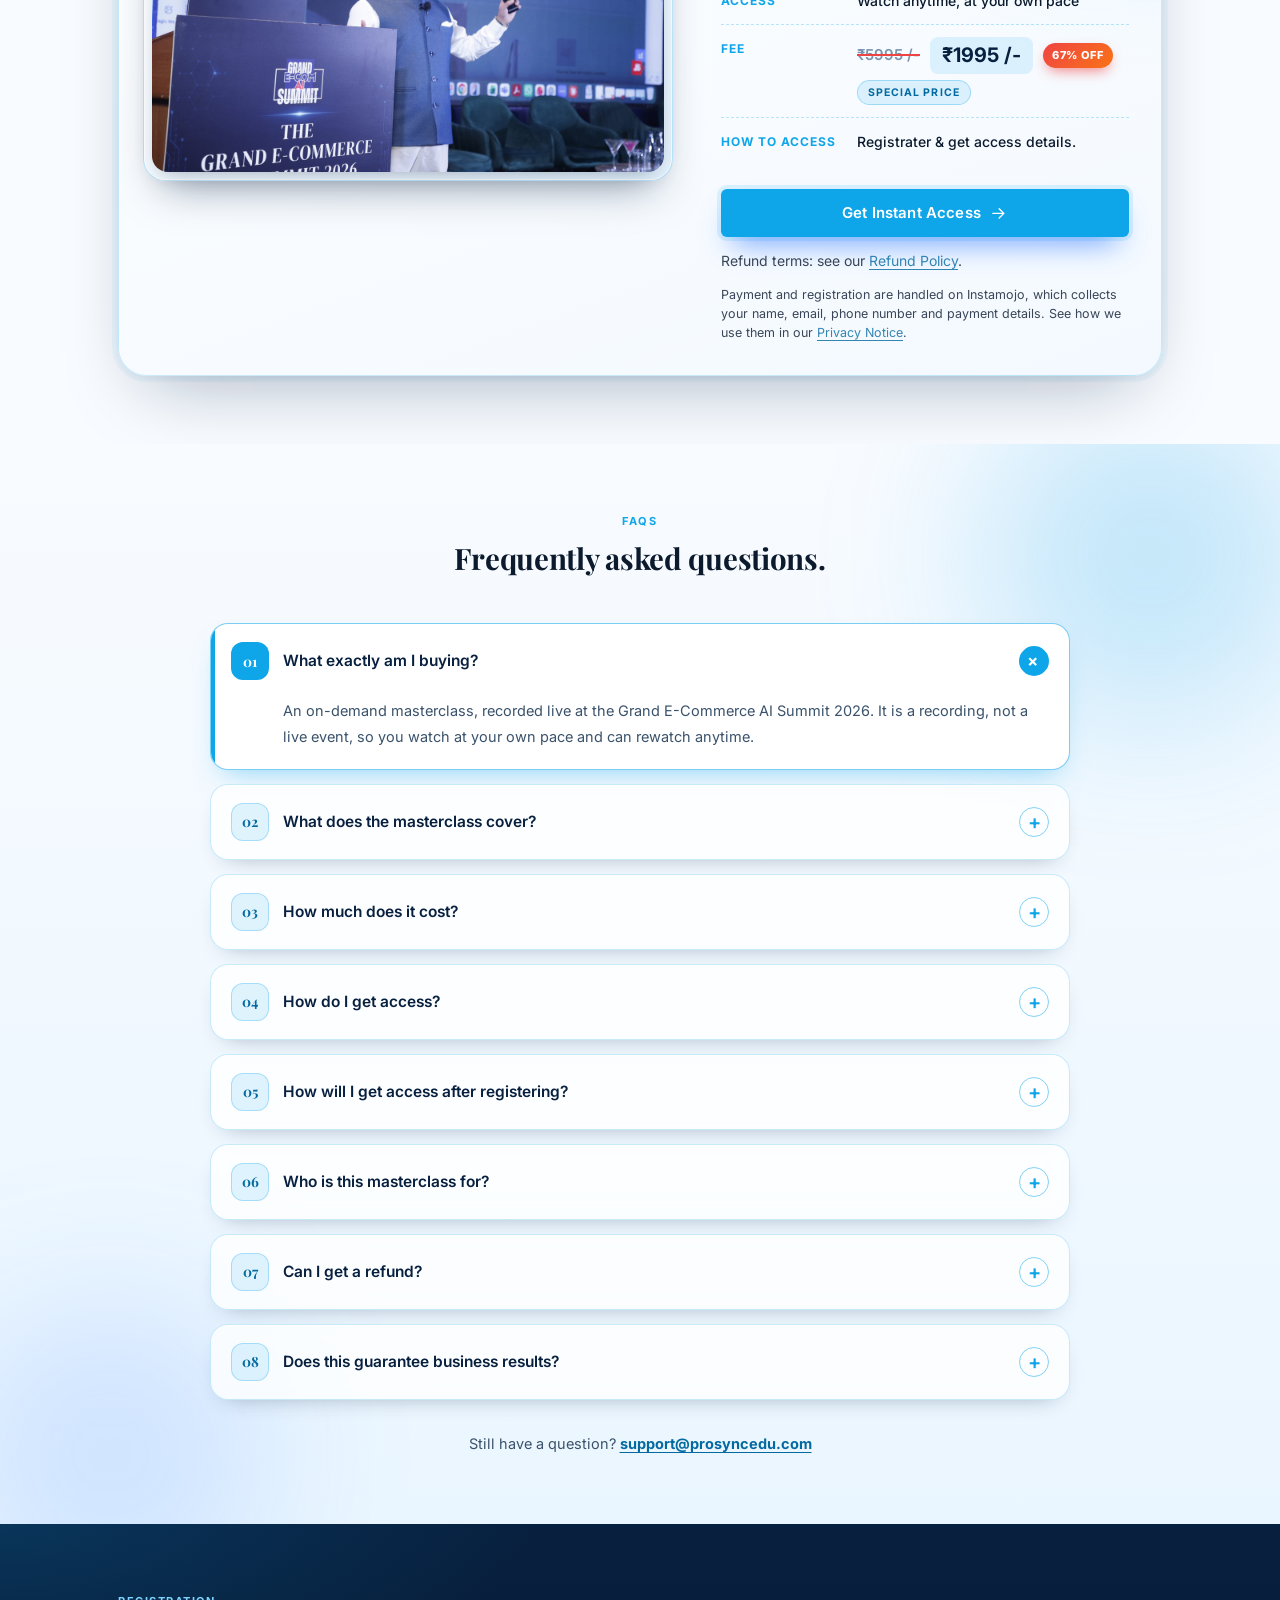
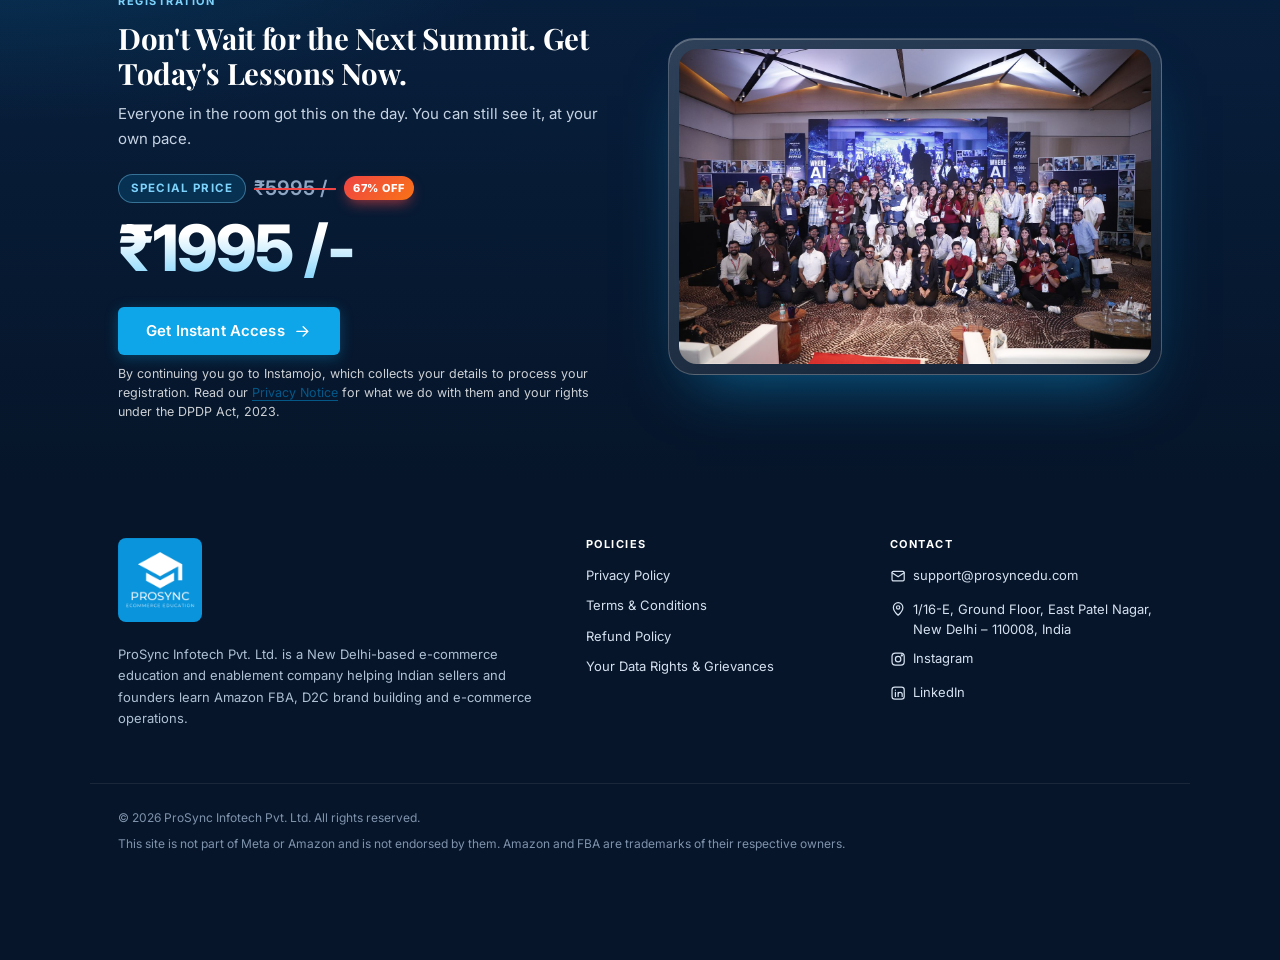
==== commit 2b303266: "Few more changes" ====
--- a/index.html
+++ b/index.html
@@ -238,10 +238,13 @@
               · Watch anytime
             </p>
             <h1 id="hero-title" class="hero__title hero__title--first">
-              <span>Learn How Shark Tank Brands Build</span>
+              <span
+                >One Masterclass. Everything You Need to Start or Scale Your
+                Online Business</span
+              >
             </h1>
             <h2 class="hero__title hero__title--second">
-              The AI-Powered E-Commerce Masterclass
+              The AI-Powered E-Commerce Masterclass by Amar Bedi
             </h2>
             <p class="hero__sub">
               Recorded live at the Grand E-Commerce AI Summit 2026. Amazon
@@ -378,57 +381,6 @@
         ></a>
       </section>
 
-      <!-- ================= SHARK TANK BRAND INSIGHTS (hidden until filled; SITE_CONFIG.sections.sharkTank) ================= -->
-      <!-- Only use a brand's name, logo and face with their written permission. Avoid wording that implies they endorse the program. -->
-      <section
-        id="sharktank"
-        class="section section--light"
-        aria-labelledby="sharktank-title"
-        data-section="sharkTank"
-        hidden
-      >
-        <div class="container">
-          <header class="section-head" data-reveal>
-            <p class="eyebrow">Founders who've done it</p>
-            <h2 id="sharktank-title">
-              Insights from Shark Tank Brands: What They Got Right.
-            </h2>
-          </header>
-          <div class="grid-3">
-            <figure class="quote-card" data-reveal>
-              <blockquote>
-                "Start with one product, get the listing right, then scale what
-                already sells."
-              </blockquote>
-              <figcaption>
-                <strong>Demo Founder A, Demo Brand One</strong
-                ><span>Watch at 42:10 · demo</span>
-              </figcaption>
-            </figure>
-            <figure class="quote-card" data-reveal>
-              <blockquote>
-                "Reviews and repeat buyers mattered more to us than any single
-                ad campaign."
-              </blockquote>
-              <figcaption>
-                <strong>Demo Founder B, Demo Brand Two</strong
-                ><span>Watch at 58:30 · demo</span>
-              </figcaption>
-            </figure>
-            <figure class="quote-card" data-reveal>
-              <blockquote>
-                "Know your landed cost before you commit to inventory. It saved
-                us from a costly mistake."
-              </blockquote>
-              <figcaption>
-                <strong>Demo Founder C, Demo Brand Three</strong
-                ><span>Watch at 1:12:45 · demo</span>
-              </figcaption>
-            </figure>
-          </div>
-        </div>
-      </section>
-
       <!-- ================= 2. SUMMIT AGENDA ================= -->
       <section id="agenda" class="section" aria-labelledby="agenda-title">
         <div class="container">
@@ -587,15 +539,24 @@
               Founder &amp; CEO, ProSync Infotech Pvt. Ltd.
             </p>
             <p>
-              Amar founded ProSync Infotech, a New Delhi-based e-commerce
-              education and enablement company that trains Indian sellers and
-              founders in Amazon FBA, D2C brand building and e-commerce
-              operations. The company is also known as E-Commerce Badshah.
+              Mr. Amar Bedi is a leading Amazon e-commerce expert, entrepreneur,
+              and mentor with over 15+ years of experience in business and
+              online selling. After spending five years in the corporate world,
+              he ventured into retail, manufacturing, and wholesale before
+              immersing himself in the Amazon marketplace.
             </p>
             <p>
-              He hosts the <strong>Scale Up with Amar Bedi</strong> podcast
-              through The Commerce Room, where he talks with founders and
-              operators about building e-commerce businesses.
+              To master the art of selling on Amazon, Amar worked with top
+              sellers in New York and Los Angeles, gaining firsthand insights
+              into multi-million-dollar e-commerce businesses. Over the past
+              nine years, he has helped 50,000+ entrepreneurs successfully
+              launch and scale their Amazon businesses, specializing in private
+              label, brand reselling, and global selling strategies.
+            </p>
+            <p>
+              As the founder of Prosync Infotech, he is on a mission to empower
+              sellers with the right knowledge and tools to dominate Amazon and
+              achieve financial success.
             </p>
             <!-- ADD verified details only: years of experience, marketplaces sold on, recognitions. Leave out anything not documented. -->
             <ul class="speaker__facts">
@@ -832,7 +793,7 @@
         <div class="container">
           <header class="section-head" data-reveal>
             <p class="eyebrow">Who it's for</p>
-            <h2 id="audience-title">This Masterclass Is for You If…</h2>
+            <h2 id="audience-title">This Masterclass Is for You If You Are…</h2>
           </header>
           <div class="grid-4">
             <article class="aud-card" data-reveal>
@@ -886,35 +847,84 @@
             <p class="eyebrow">From participants</p>
             <h2 id="proof-title">What participants say.</h2>
           </header>
-          <div class="grid-3">
-            <figure class="quote-card">
+          <div class="grid-3 t-grid">
+            <figure class="quote-card t-card">
               <blockquote>
-                "The Amazon walkthrough finally made the first listing feel
-                doable." (demo)
+                An absolutely Dhamakedaar experience! Amar Bedi’s session was
+                insightful, honest, and transparent. He doesn’t just paint a
+                rosy picture; he shows real pathways to success. I gained
+                valuable insights into e-commerce, brand building, and social
+                media, along with practical ideas to take my business forward.
+                Truly an amazing learning experience!
               </blockquote>
-              <figcaption>
-                <strong>Demo Participant 1</strong
-                ><span>Delhi · new seller</span>
+              <figcaption class="t-person">
+                <span class="t-avatar" aria-hidden="true"
+                  ><span class="t-avatar__ini">FD</span
+                  ><img
+                    src="assets/images/testimonials/freddy-daruwala.jpg"
+                    alt=""
+                    width="88"
+                    height="88"
+                    loading="lazy"
+                    onerror="this.remove()"
+                /></span>
+                <span class="t-who"
+                  ><strong>Freddy Daruwala</strong><span>Movie Star</span></span
+                >
               </figcaption>
             </figure>
-            <figure class="quote-card">
+            <figure class="quote-card t-card">
               <blockquote>
-                "The sourcing session helped me ask suppliers the right
-                questions." (demo)
+                The event has been a really good learning experience! I recently
+                started my own brand on Amazon, and with Amar Bedi’s guidance,
+                I’ve already achieved sales I wasn’t expecting so early. The
+                sessions gave me valuable insights into how successful brands
+                grow on Amazon and the strategies they use. It was also exciting
+                to learn from people behind brands featured on Shark Tank.
+                There’s so much to learn and take back from this event!
               </blockquote>
-              <figcaption>
-                <strong>Demo Participant 2</strong
-                ><span>Jaipur · existing seller</span>
+              <figcaption class="t-person">
+                <span class="t-avatar" aria-hidden="true"
+                  ><span class="t-avatar__ini">U</span
+                  ><img
+                    src="assets/images/testimonials/urvishi.jpg"
+                    alt=""
+                    width="88"
+                    height="88"
+                    loading="lazy"
+                    onerror="this.remove()"
+                /></span>
+                <span class="t-who"
+                  ><strong>Urvishi</strong><span>Amazon Seller</span></span
+                >
               </figcaption>
             </figure>
-            <figure class="quote-card">
+            <figure class="quote-card t-card">
               <blockquote>
-                "Great to hear real founders talk about what failed, not just
-                what worked." (demo)
+                It was an amazing experience! Amar Bedi is doing fantastic work
+                by helping aspiring entrepreneurs understand how to start and
+                grow their businesses on Amazon. I really appreciate his vision
+                of bringing brands, resellers, manufacturers, and entrepreneurs
+                together. The energy at the event was incredible, and it’s
+                exactly what India needs to encourage more people to become
+                entrepreneurs. My message to anyone starting out is simple: Keep
+                going and never give up!
               </blockquote>
-              <figcaption>
-                <strong>Demo Participant 3</strong
-                ><span>Mumbai · brand owner</span>
+              <figcaption class="t-person">
+                <span class="t-avatar" aria-hidden="true"
+                  ><span class="t-avatar__ini">S</span
+                  ><img
+                    src="assets/images/testimonials/sunil.jpg"
+                    alt=""
+                    width="88"
+                    height="88"
+                    loading="lazy"
+                    onerror="this.remove()"
+                /></span>
+                <span class="t-who"
+                  ><strong>Sunil</strong
+                  ><span>Blue Tea · Brand Owner</span></span
+                >
               </figcaption>
             </figure>
           </div>
@@ -937,7 +947,7 @@
           </header>
 
           <ul class="hl-stats" data-reveal aria-label="ProSync track record">
-            <li><strong>40,000+</strong><span>Entrepreneurs Trained</span></li>
+            <li><strong>50,000+</strong><span>Entrepreneurs Trained</span></li>
             <li><strong>20,000+</strong><span>ProSync Resellers</span></li>
             <li><strong>150+</strong><span>Brand Collaborations</span></li>
           </ul>
@@ -1247,10 +1257,7 @@
                 </div>
                 <div>
                   <dt>How to access</dt>
-                  <dd>
-                    Get Instant Access via the secure Instamojo page; access
-                    details are shared after registration.
-                  </dd>
+                  <dd>Registrater & get access details.</dd>
                 </div>
               </dl>
               <a
@@ -1266,8 +1273,8 @@
               </p>
               <p class="cta-notice">
                 Payment and registration are handled on Instamojo, which
-                collects your name, email, phone number and payment details.
-                See how we use them in our
+                collects your name, email, phone number and payment details. See
+                how we use them in our
                 <a href="privacy-policy.html">Privacy Notice</a>.
               </p>
             </div>
@@ -1437,7 +1444,9 @@
             <li><a href="terms.html">Terms &amp; Conditions</a></li>
             <li><a href="refund-policy.html">Refund Policy</a></li>
             <li>
-              <a href="privacy-policy.html#rights">Your Data Rights &amp; Grievances</a>
+              <a href="privacy-policy.html#rights"
+                >Your Data Rights &amp; Grievances</a
+              >
             </li>
           </ul>
         </nav>
--- a/css/style.css
+++ b/css/style.css
@@ -3323,3 +3323,101 @@
   background: var(--light);
   color: var(--text);
 }
+
+/* ---------- Testimonials ---------- */
+#proof {
+  background:
+    radial-gradient(50% 60% at 50% 0%, rgba(14, 165, 233, 0.08), transparent 70%),
+    var(--light);
+}
+.t-grid {
+  grid-template-columns: 1fr;
+  gap: 1.25rem;
+  align-items: stretch;
+}
+@media (min-width: 900px) {
+  .t-grid {
+    grid-template-columns: repeat(3, 1fr);
+  }
+}
+.t-card {
+  position: relative;
+  display: flex;
+  flex-direction: column;
+  padding: 3.6rem 1.6rem 1.5rem;
+  border-radius: var(--r-lg);
+  border: 1px solid var(--line);
+  box-shadow: var(--shadow-sm);
+  transition:
+    transform 0.25s var(--ease),
+    box-shadow 0.25s var(--ease);
+}
+.t-card:hover {
+  transform: translateY(-4px);
+  box-shadow: var(--shadow);
+}
+.t-card::before {
+  content: "\201C";
+  position: absolute;
+  top: 0.9rem;
+  left: 1.3rem;
+  font: 700 4.5rem/1 var(--font-head);
+  color: var(--sky);
+  opacity: 0.35;
+}
+.t-card blockquote {
+  flex: 1;
+  margin: 0 0 1.4rem;
+  font-size: 15px;
+  line-height: 1.75;
+  color: var(--text);
+}
+.t-person {
+  display: flex;
+  align-items: center;
+  gap: 1rem;
+  padding-top: 1.1rem;
+  border-top: 1px solid var(--line);
+}
+.t-avatar {
+  position: relative;
+  flex: none;
+  width: 88px;
+  height: 88px;
+  border-radius: 50%;
+  overflow: hidden;
+  background: linear-gradient(135deg, var(--navy), var(--blue-dark));
+  box-shadow: 0 0 0 3px var(--white), 0 0 0 5px var(--sky);
+}
+.t-avatar__ini {
+  position: absolute;
+  inset: 0;
+  display: grid;
+  place-items: center;
+  color: var(--white);
+  font: 600 26px var(--font-body);
+  letter-spacing: 0.02em;
+}
+.t-avatar img {
+  position: absolute;
+  inset: 0;
+  width: 100%;
+  height: 100%;
+  object-fit: cover;
+}
+.t-who strong {
+  display: block;
+  font-size: 16.5px;
+  color: var(--text);
+}
+.t-who span {
+  color: var(--muted-light);
+  font-size: 13px;
+}
+@media (prefers-reduced-motion: reduce) {
+  .t-card,
+  .t-card:hover {
+    transition: none;
+    transform: none;
+  }
+}
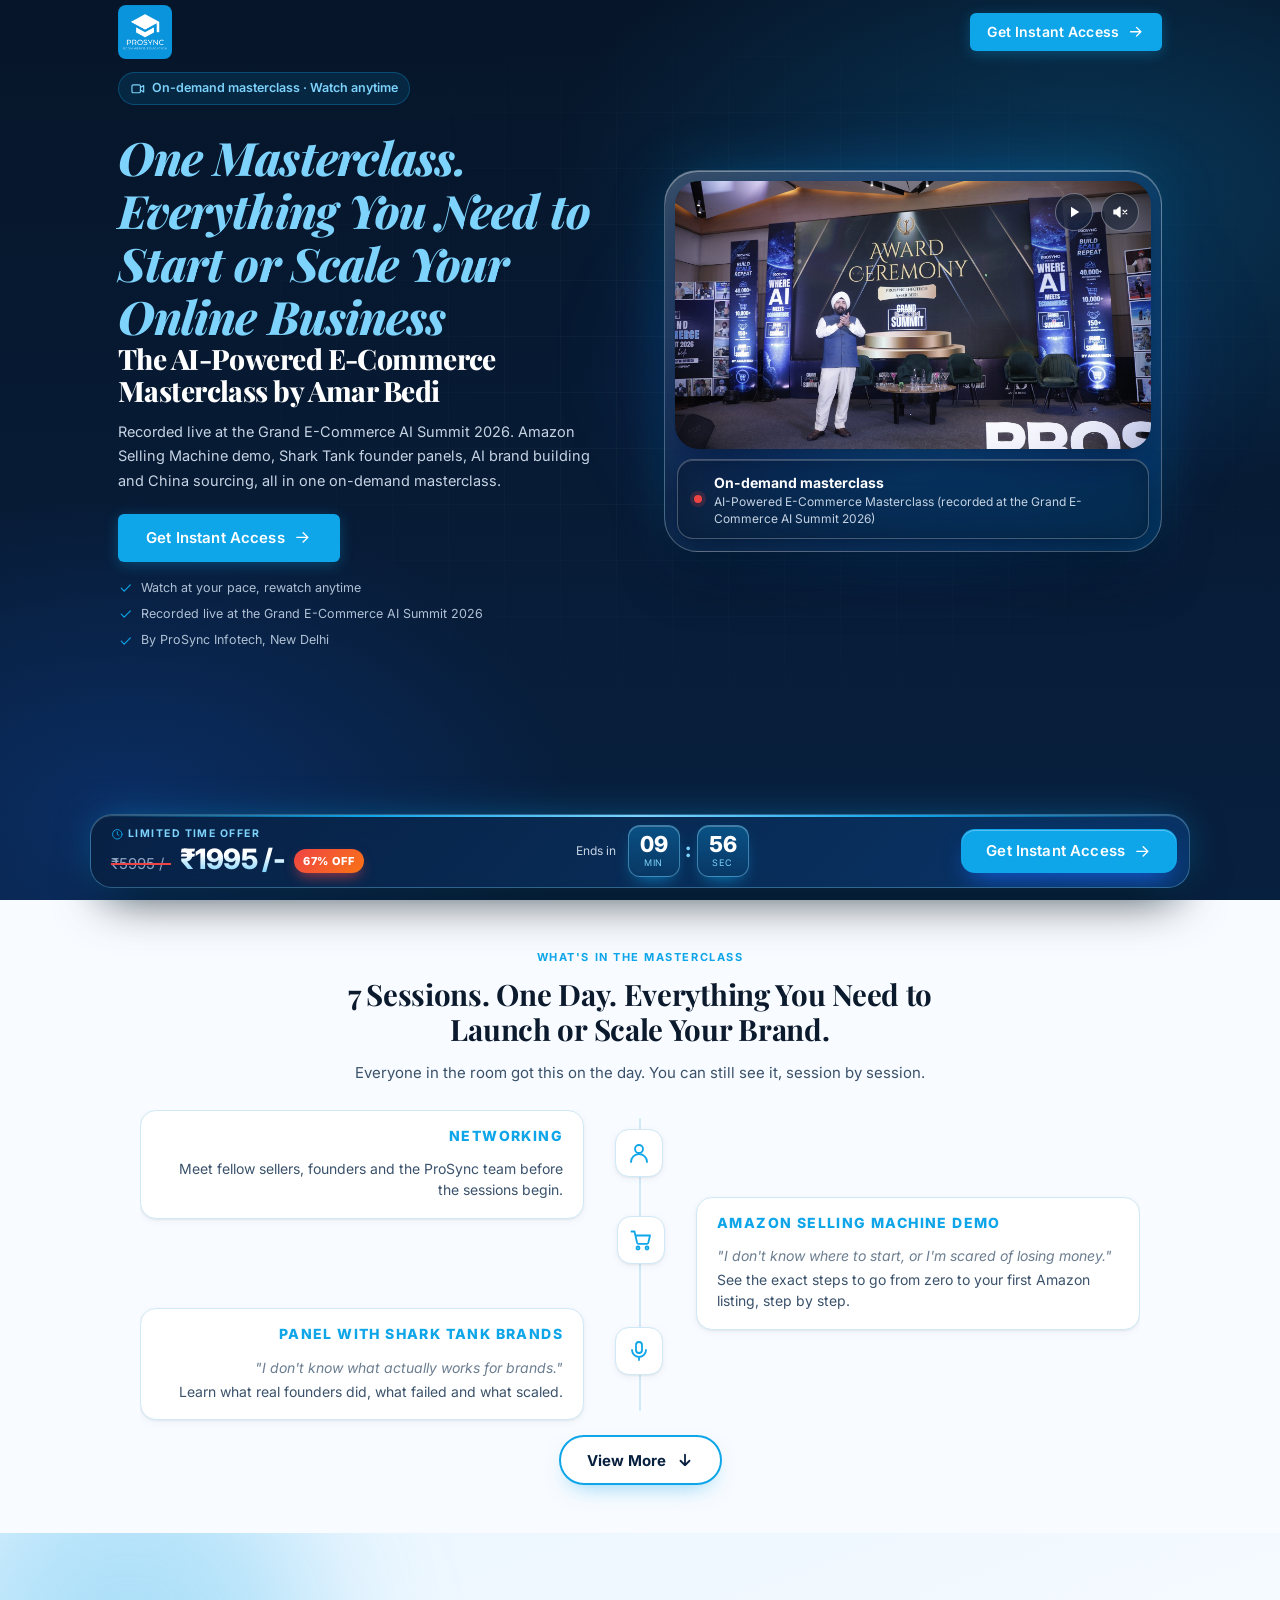
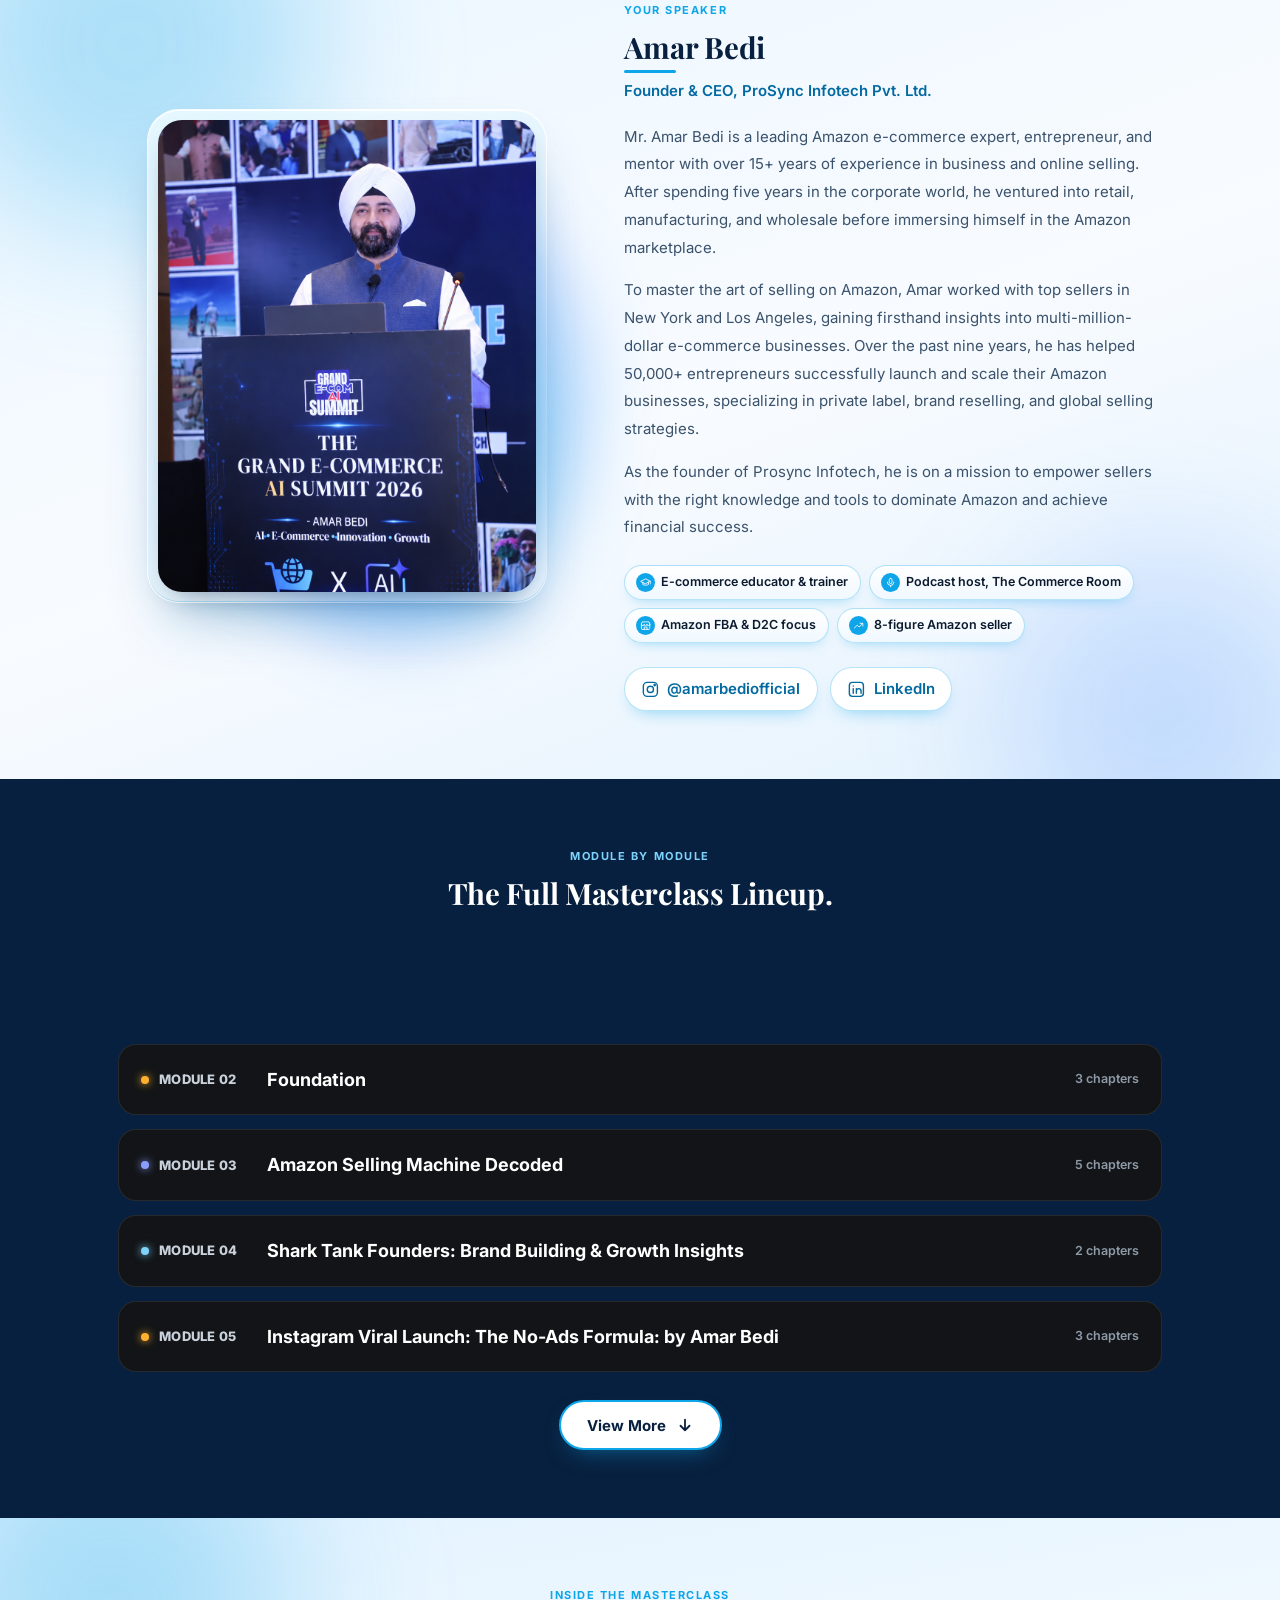
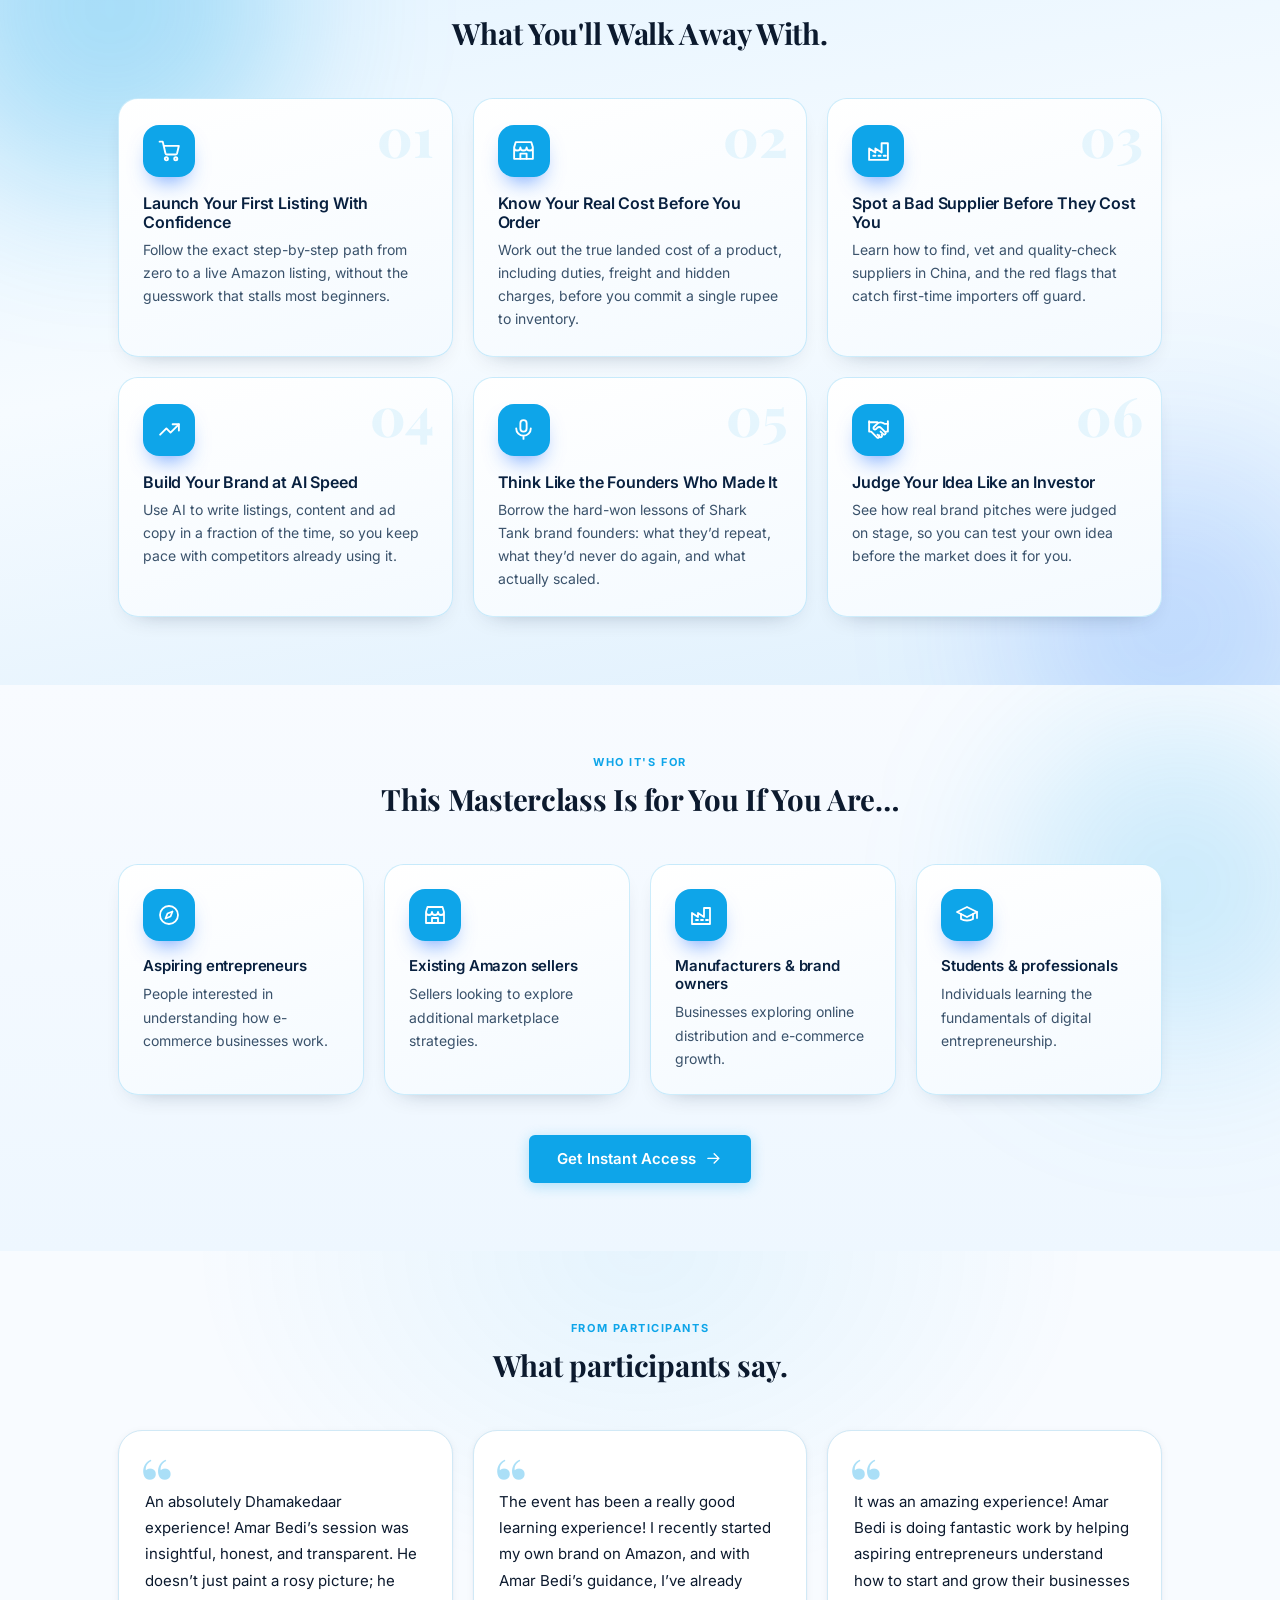
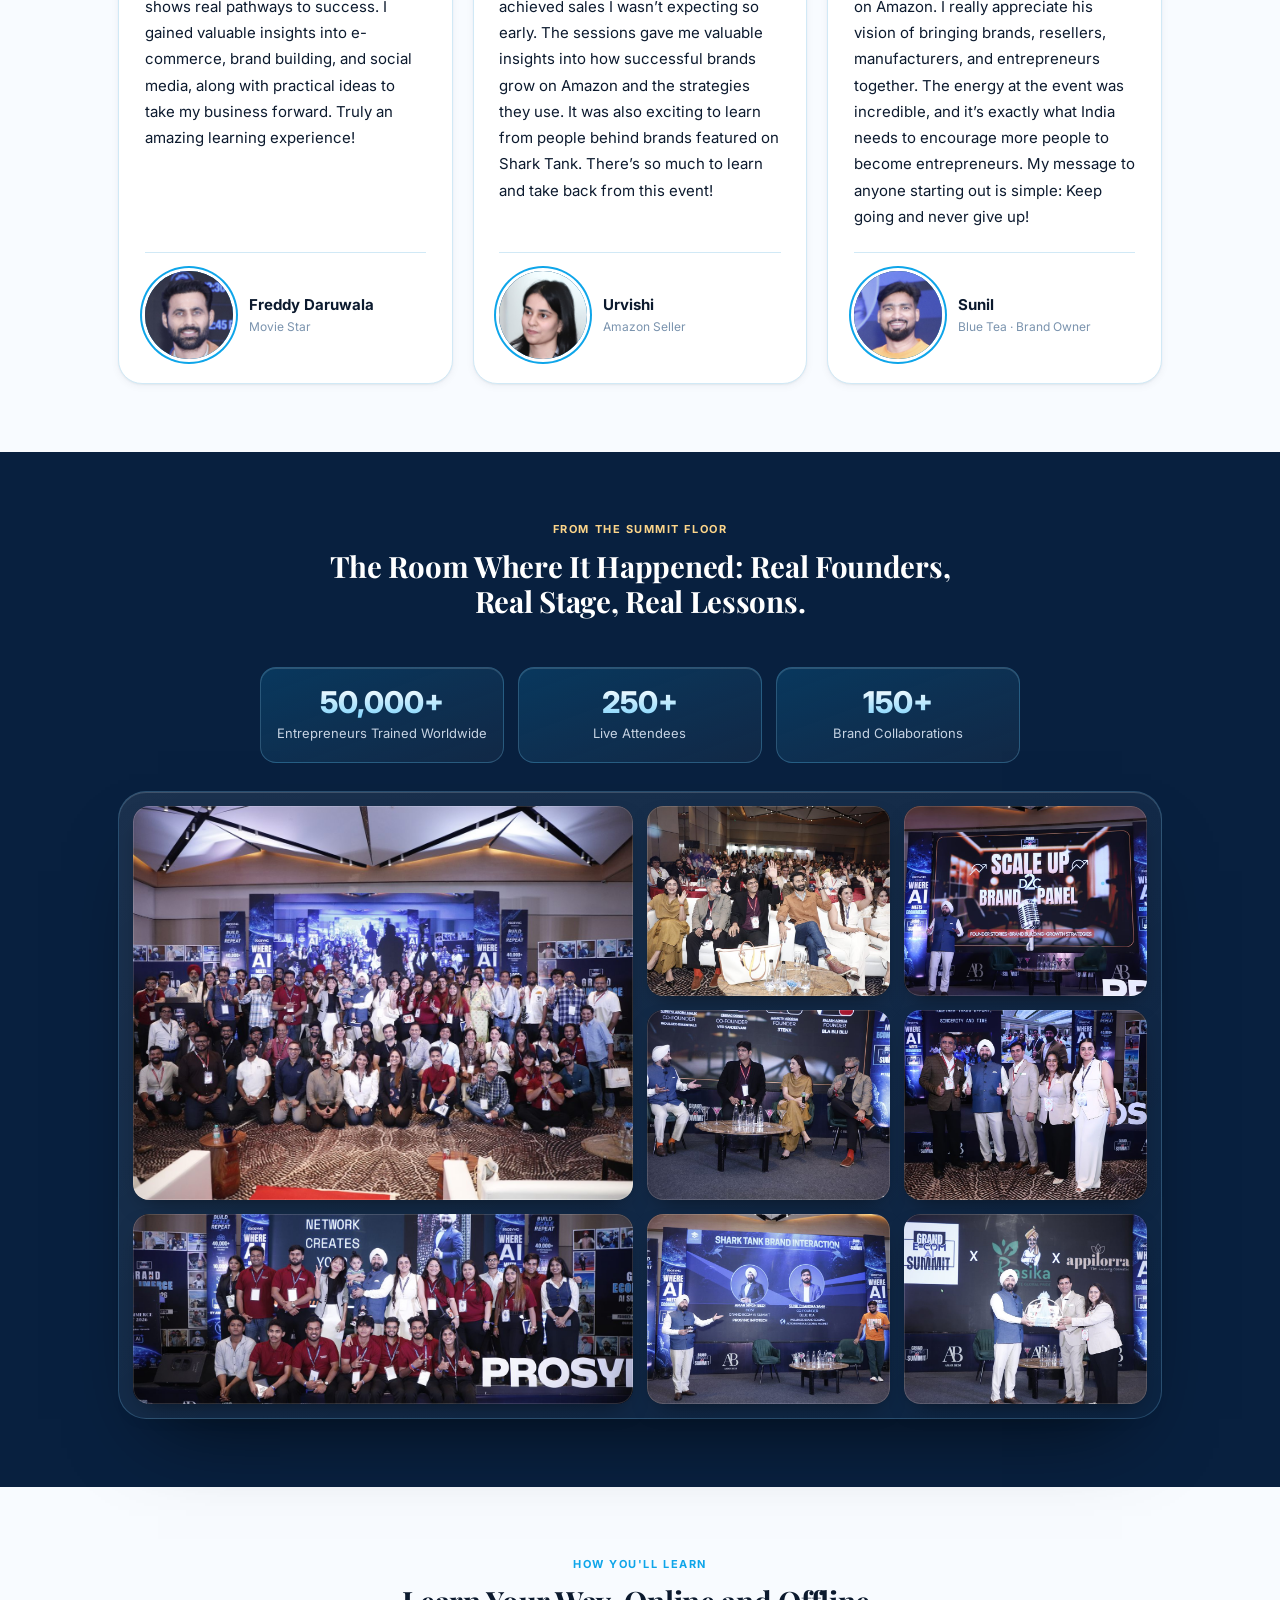
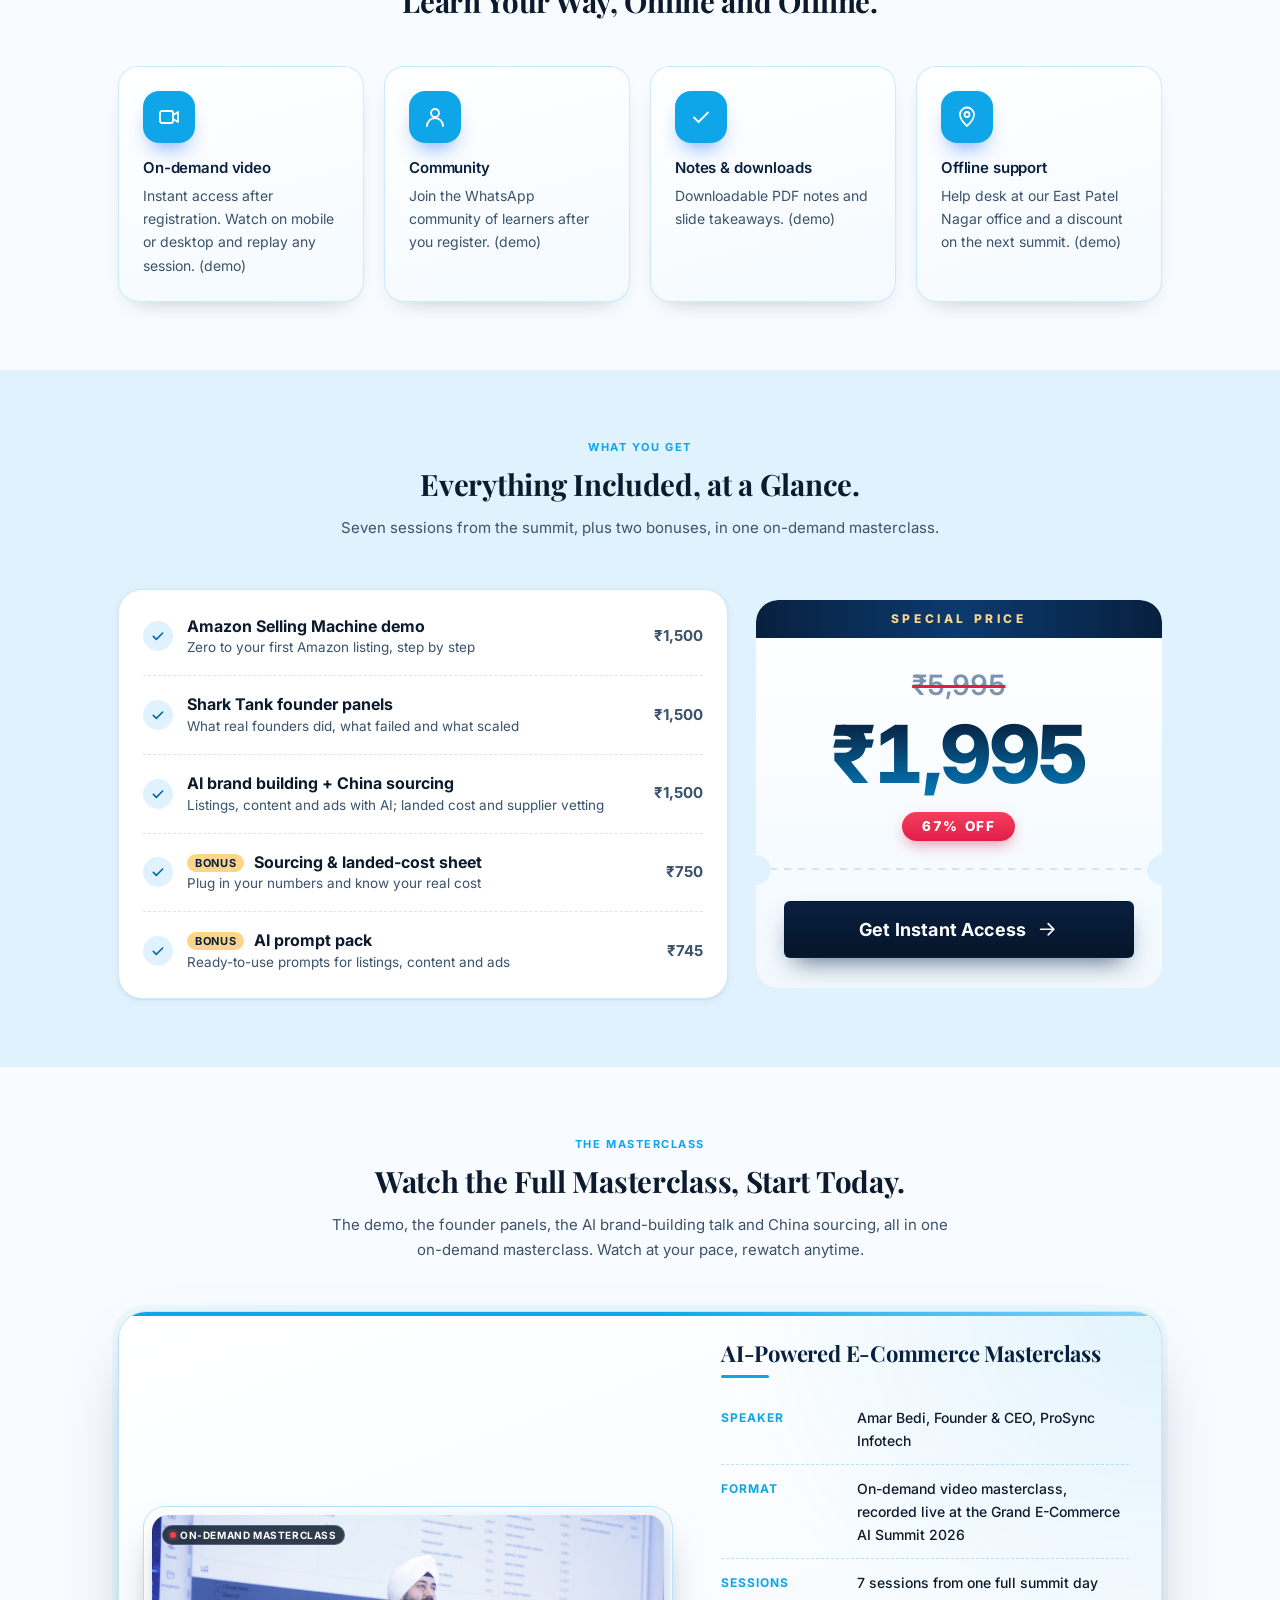
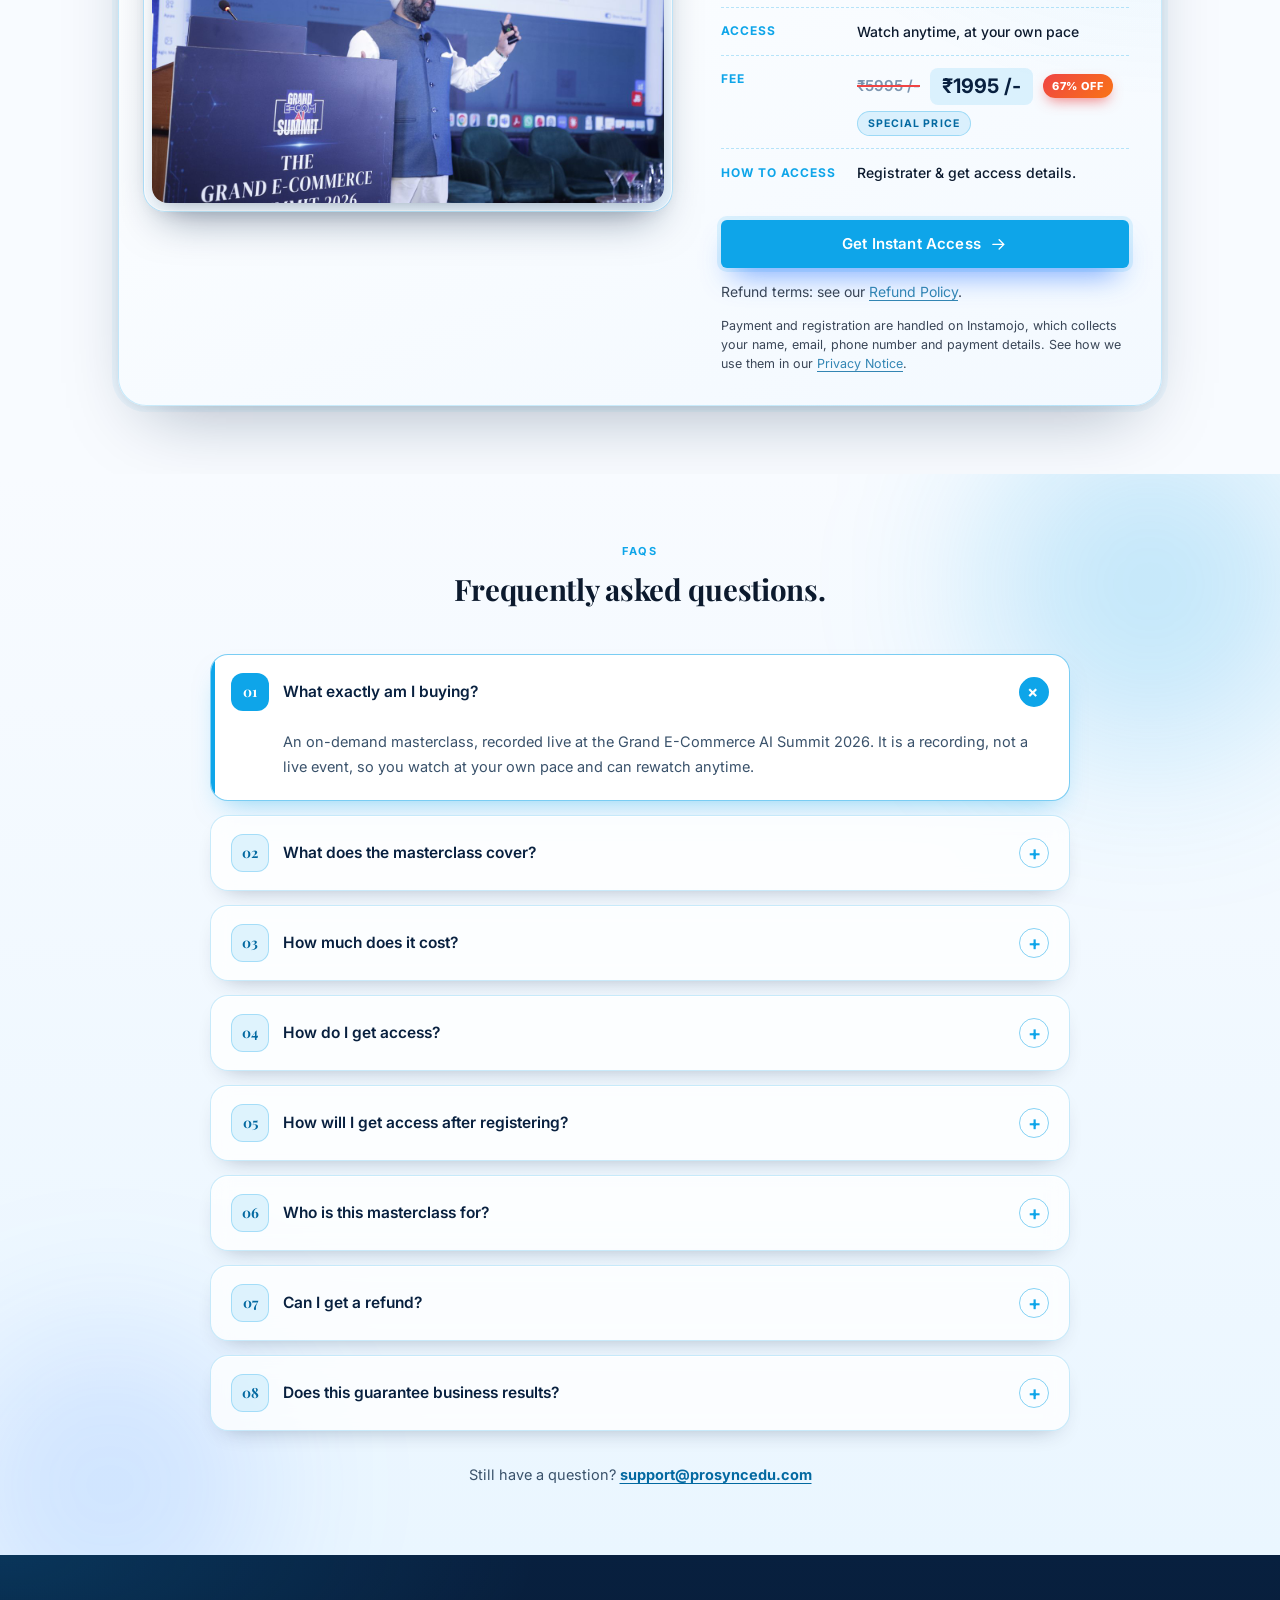
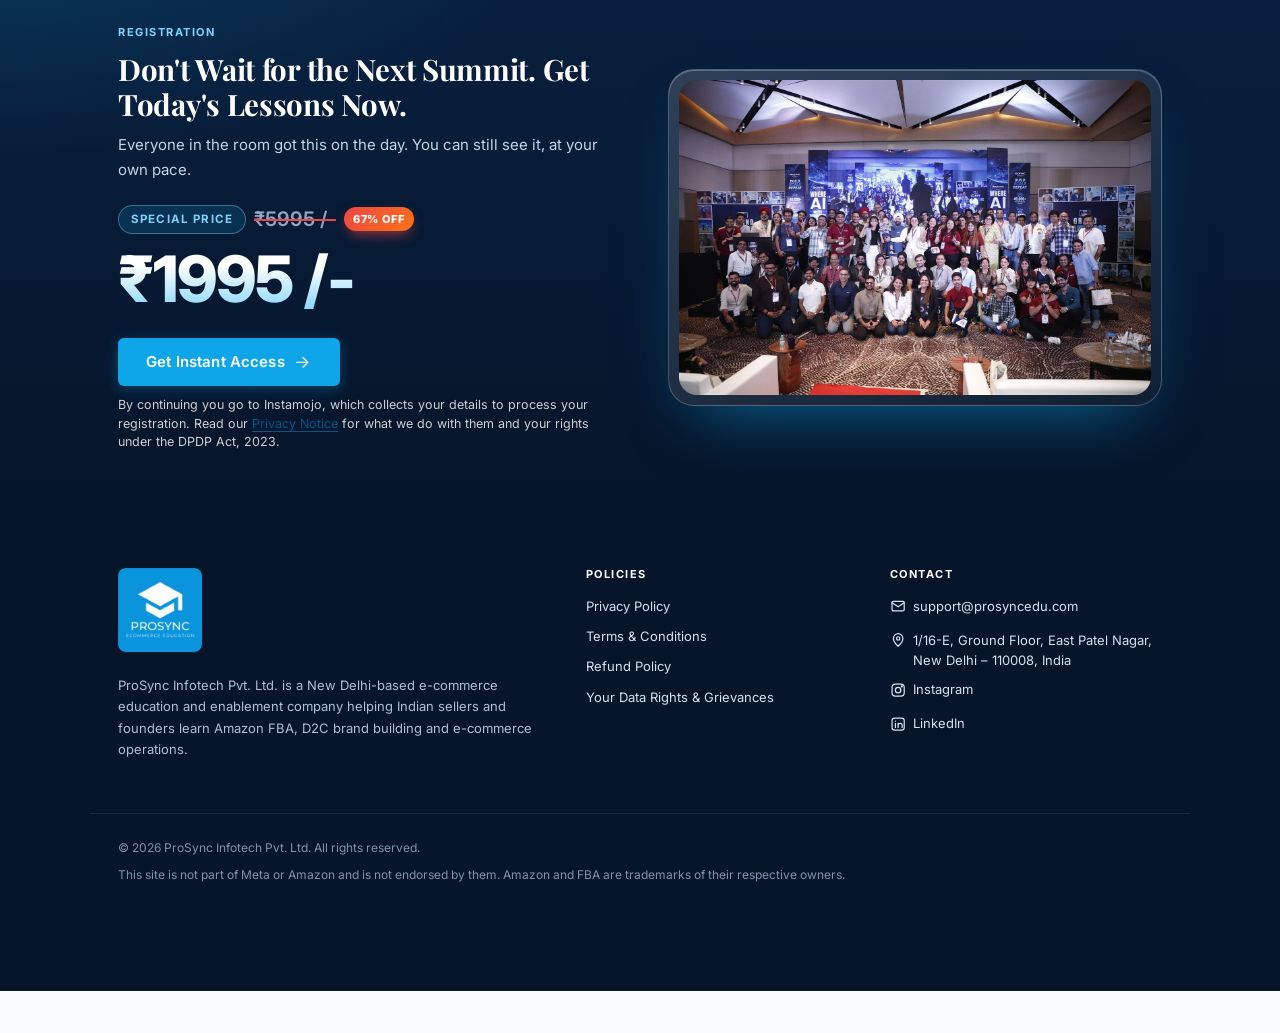
==== commit c03d4ff5: "Few more changes" ====
--- a/index.html
+++ b/index.html
@@ -947,8 +947,8 @@
           </header>
 
           <ul class="hl-stats" data-reveal aria-label="ProSync track record">
-            <li><strong>50,000+</strong><span>Entrepreneurs Trained</span></li>
-            <li><strong>20,000+</strong><span>ProSync Resellers</span></li>
+            <li><strong>50,000+</strong><span>Entrepreneurs Trained Worldwide</span></li>
+            <li><strong>250+</strong><span>Live Attendees</span></li>
             <li><strong>150+</strong><span>Brand Collaborations</span></li>
           </ul>
 
--- a/css/style.css
+++ b/css/style.css
@@ -3421,3 +3421,41 @@
     transform: none;
   }
 }
+
+/* Stats row: centred, equal-size cards, content centred inside */
+.hl-stats {
+  padding: 0;
+  margin: 0 auto 1.75rem;
+  max-width: 760px;
+  gap: 0.9rem;
+  justify-content: center;
+}
+.hl-stats li {
+  display: flex;
+  flex-direction: column;
+  align-items: center;
+  justify-content: center;
+  padding: 1rem 0.75rem;
+  min-height: 96px;
+}
+.hl-stats strong {
+  font-size: clamp(22px, 4vw, 30px);
+}
+.hl-stats span {
+  margin-top: 6px;
+  font-size: 13px;
+  line-height: 1.35;
+  text-wrap: balance;
+}
+@media (max-width: 520px) {
+  .hl-stats {
+    gap: 0.5rem;
+  }
+  .hl-stats li {
+    padding: 0.8rem 0.4rem;
+    min-height: 88px;
+  }
+  .hl-stats span {
+    font-size: 11.5px;
+  }
+}
